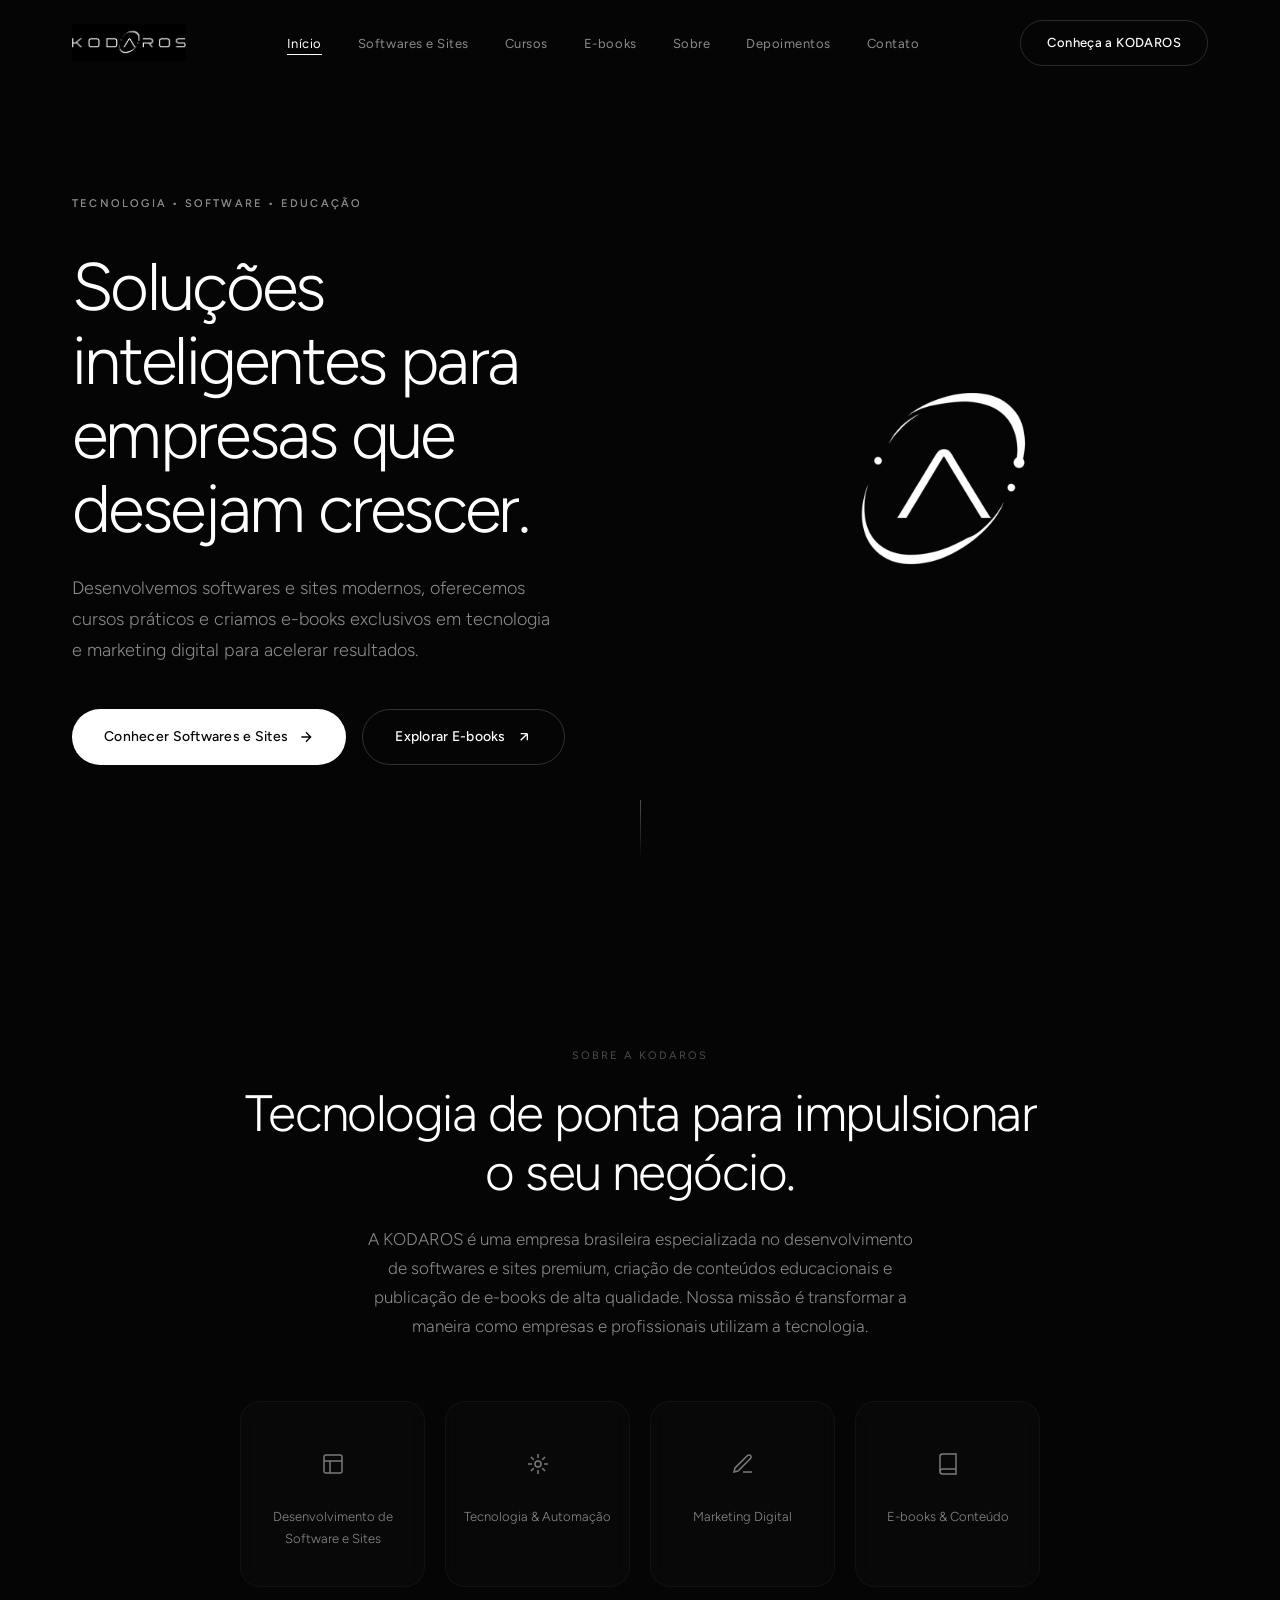
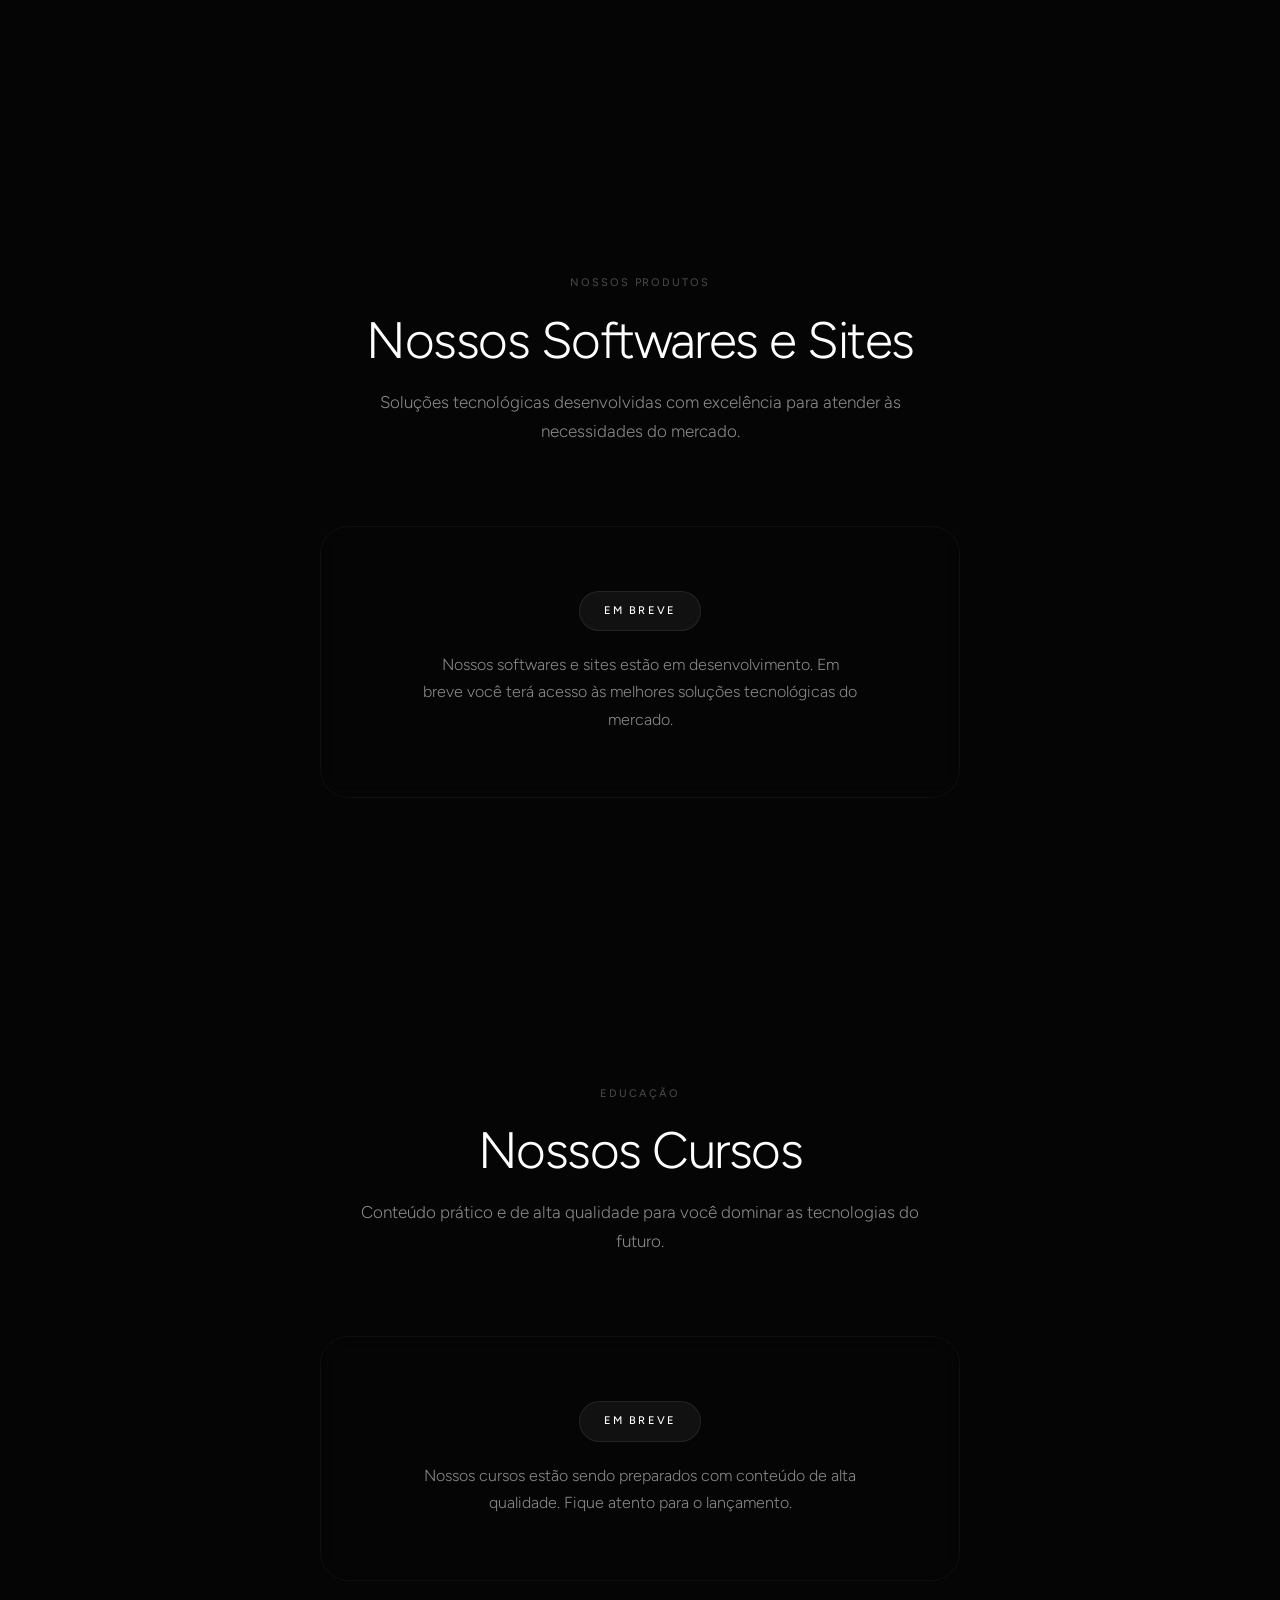
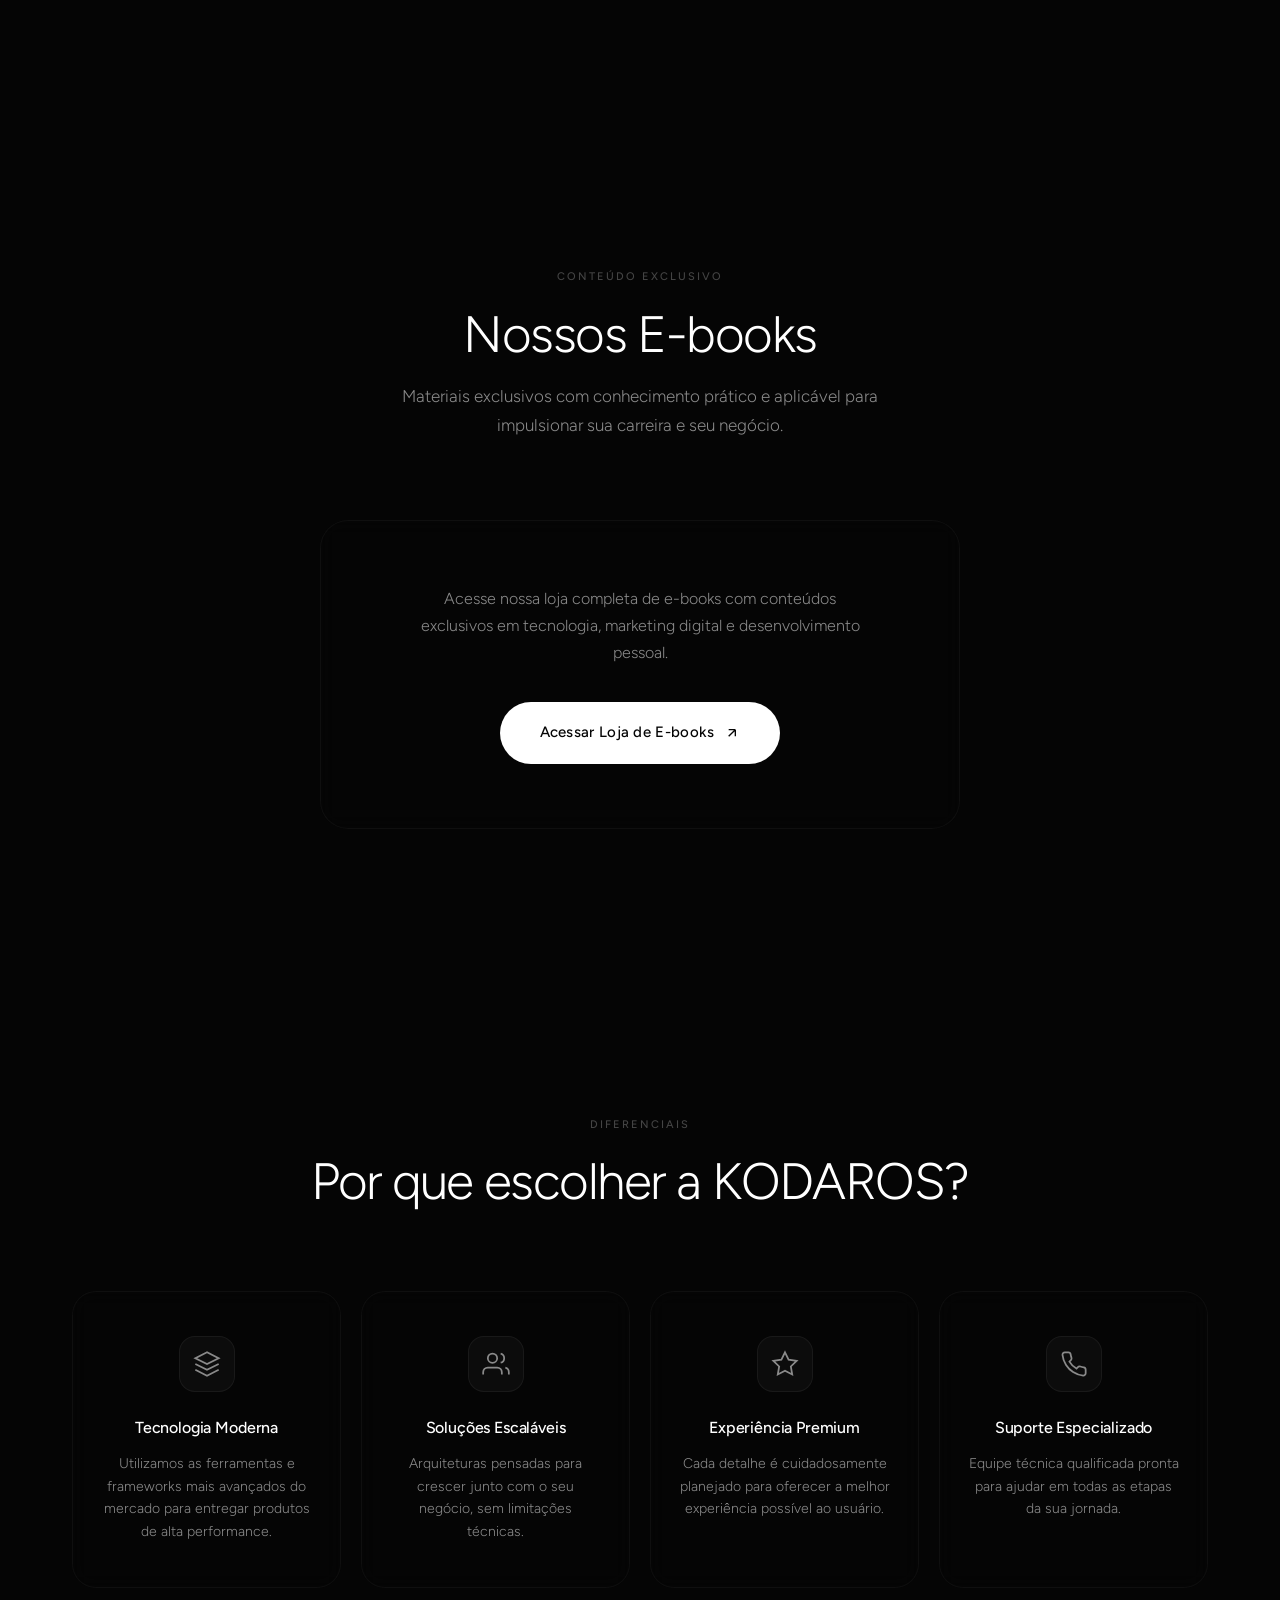
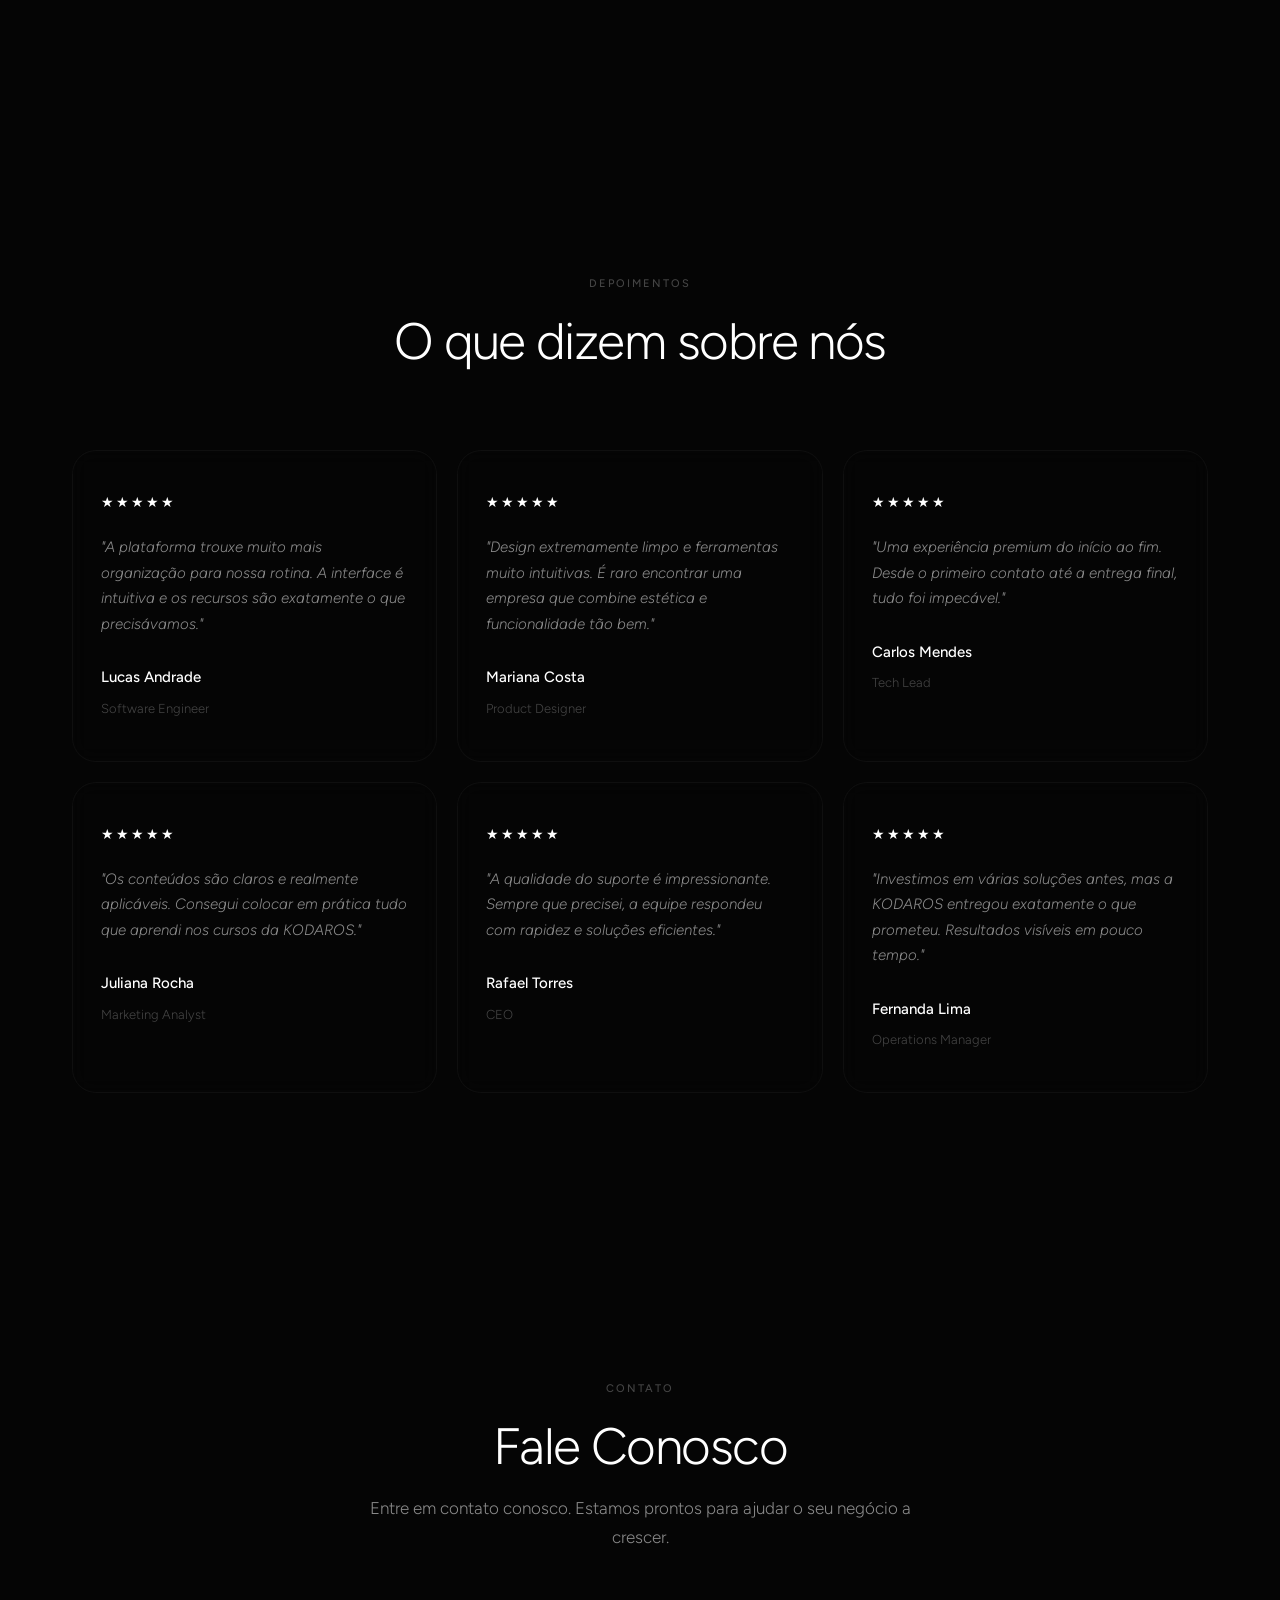
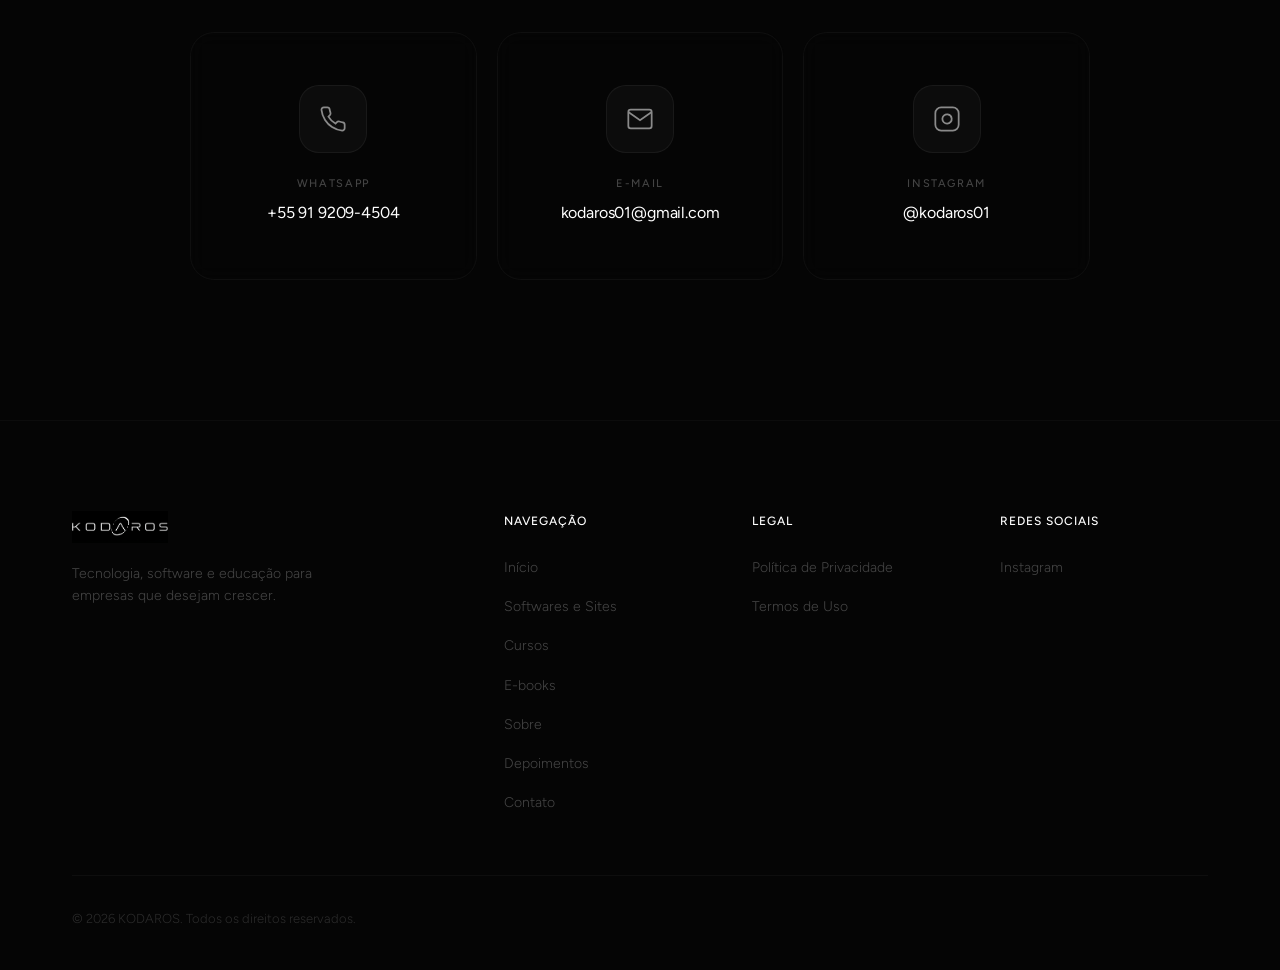
==== index.html @ d1bd0b03 "atualização" ====
<!DOCTYPE html>
<html lang="pt-BR">
<head>
    <meta charset="UTF-8">
    <meta name="viewport" content="width=device-width, initial-scale=1.0">
    <title>KODAROS — Tecnologia, Software & Educação</title>
    <meta name="description" content="KODAROS desenvolve softwares e sites premium e oferece cursos práticos em tecnologia e marketing digital.">
    <link rel="preconnect" href="https://fonts.googleapis.com">
    <link rel="preconnect" href="https://fonts.gstatic.com" crossorigin>
    <link href="https://fonts.googleapis.com/css2?family=Figtree:wght@300;400;500;600;700&display=swap" rel="stylesheet">
    <meta property="og:title" content="KODAROS — Tecnologia, Software & Educação">
    <meta property="og:description" content="KODAROS desenvolve softwares e sites premium e oferece cursos práticos em tecnologia e marketing digital.">
    <meta property="og:image" content="https://kelvinoliveiracode.github.io/Kodaros/kodaros_logo.png">
    <meta property="og:url" content="https://kelvinoliveiracode.github.io/Kodaros/">
    <meta property="og:type" content="website">
    <meta name="twitter:card" content="summary_large_image">
    <link rel="icon" type="image/x-icon" href="favicon.ico">
    <link rel="stylesheet" href="style.css">
</head>
<body>

    <!-- CANVAS BACKGROUND — GLOBAL -->
    <canvas id="particle-canvas" aria-hidden="true" role="presentation"></canvas>

    <!-- NAVBAR -->
    <nav class="navbar" id="navbar">
        <div class="nav-container">
            <a href="#" class="nav-logo">
                <img src="kodaros_logo.png" alt="KODAROS">
            </a>
            <ul class="nav-menu">
                <li><a href="#inicio" class="nav-link">Início</a></li>
                <li><a href="#softwares" class="nav-link">Softwares e Sites</a></li>
                <li><a href="#cursos" class="nav-link">Cursos</a></li>
                <li><a href="#ebooks" class="nav-link">E-books</a></li>
                <li><a href="#sobre" class="nav-link">Sobre</a></li>
                <li><a href="#depoimentos" class="nav-link">Depoimentos</a></li>
                <li><a href="#contato" class="nav-link">Contato</a></li>
            </ul>
            <a href="#softwares" class="nav-cta">Conheça a KODAROS</a>
            <button class="nav-toggle" aria-label="Menu">
                <span></span>
                <span></span>
                <span></span>
            </button>
        </div>
    </nav>

    <!-- HERO SECTION -->
    <section class="hero" id="inicio">
        <div class="hero-container">
            <div class="hero-content">
                <span class="hero-label" data-text="Tecnologia • Software • Educação">Tecnologia • Software • Educação</span>
                <h1 class="hero-title">
                    <span class="word-reveal">Soluções</span>
                    <span class="word-reveal">inteligentes</span>
                    <span class="word-reveal">para</span>
                    <span class="word-reveal">empresas</span>
                    <span class="word-reveal">que</span>
                    <span class="word-reveal">desejam</span>
                    <span class="word-reveal">crescer.</span>
                </h1>
                <p class="hero-subtitle">Desenvolvemos softwares e sites modernos, oferecemos cursos práticos e criamos e-books exclusivos em tecnologia e marketing digital para acelerar resultados.</p>
                <div class="hero-buttons">
                    <a href="#softwares" class="btn btn-primary">
                        <span>Conhecer Softwares e Sites</span>
                        <svg width="16" height="16" viewBox="0 0 24 24" fill="none" stroke="currentColor" stroke-width="2"><path d="M5 12h14M12 5l7 7-7 7"/></svg>
                    </a>
                    <a href="https://kelvinoliveiracode.github.io/Kodaros-E-Books/" target="_blank" rel="noopener" class="btn btn-secondary">
                        <span>Explorar E-books</span>
                        <svg width="16" height="16" viewBox="0 0 24 24" fill="none" stroke="currentColor" stroke-width="2"><path d="M7 17L17 7M17 7H7M17 7V17"/></svg>
                    </a>
                </div>
            </div>
            <div class="hero-visual">
                <div class="hero-icon-svg">
                    <img src="kodaros_icon.png" alt="Ícone KODAROS" class="hero-icon-img">
                </div>
            </div>
        </div>
        <div class="scroll-indicator">
            <div class="scroll-line"></div>
        </div>
    </section>

    <!-- ABOUT SECTION -->
    <section class="about" id="sobre">
        <div class="container">
            <div class="about-grid">
                <div class="about-text">
                    <span class="section-label">Sobre a KODAROS</span>
                    <h2 class="section-title">Tecnologia de ponta para impulsionar o seu negócio.</h2>
                    <p class="section-desc">A KODAROS é uma empresa brasileira especializada no desenvolvimento de softwares e sites premium, criação de conteúdos educacionais e publicação de e-books de alta qualidade. Nossa missão é transformar a maneira como empresas e profissionais utilizam a tecnologia.</p>
                    <div class="about-pillars">
                        <div class="pillar" data-tilt>
                            <div class="pillar-icon">
                                <svg width="24" height="24" viewBox="0 0 24 24" fill="none" stroke="currentColor" stroke-width="1.5"><rect x="3" y="3" width="18" height="18" rx="2"/><path d="M3 9h18M9 21V9"/></svg>
                            </div>
                            <span>Desenvolvimento de Software e Sites</span>
                        </div>
                        <div class="pillar" data-tilt>
                            <div class="pillar-icon">
                                <svg width="24" height="24" viewBox="0 0 24 24" fill="none" stroke="currentColor" stroke-width="1.5"><circle cx="12" cy="12" r="3"/><path d="M12 2v4M12 18v4M4.93 4.93l2.83 2.83M16.24 16.24l2.83 2.83M2 12h4M18 12h4M4.93 19.07l2.83-2.83M16.24 7.76l2.83-2.83"/></svg>
                            </div>
                            <span>Tecnologia & Automação</span>
                        </div>
                        <div class="pillar" data-tilt>
                            <div class="pillar-icon">
                                <svg width="24" height="24" viewBox="0 0 24 24" fill="none" stroke="currentColor" stroke-width="1.5"><path d="M12 20h9M16.5 3.5a2.121 2.121 0 013 3L7 19l-4 1 1-4L16.5 3.5z"/></svg>
                            </div>
                            <span>Marketing Digital</span>
                        </div>
                        <div class="pillar" data-tilt>
                            <div class="pillar-icon">
                                <svg width="24" height="24" viewBox="0 0 24 24" fill="none" stroke="currentColor" stroke-width="1.5"><path d="M4 19.5A2.5 2.5 0 016.5 17H20"/><path d="M6.5 2H20v20H6.5A2.5 2.5 0 014 19.5v-15A2.5 2.5 0 016.5 2z"/></svg>
                            </div>
                            <span>E-books & Conteúdo</span>
                        </div>
                    </div>
                </div>
            </div>
        </div>
    </section>

    <!-- SOFTWARE SECTION -->
    <section class="software" id="softwares">
        <div class="container">
            <div class="section-header">
                <span class="section-label">Nossos Produtos</span>
                <h2 class="section-title">Nossos Softwares e Sites</h2>
                <p class="section-desc">Soluções tecnológicas desenvolvidas com excelência para atender às necessidades do mercado.</p>
            </div>
            <div class="em-breve-banner" data-tilt>
                <div class="em-breve-glow"></div>
                <span class="em-breve-text">Em Breve</span>
                <p class="em-breve-desc">Nossos softwares e sites estão em desenvolvimento. Em breve você terá acesso às melhores soluções tecnológicas do mercado.</p>
            </div>
        </div>
    </section>

    <!-- COURSES SECTION -->
    <section class="courses" id="cursos">
        <div class="container">
            <div class="section-header">
                <span class="section-label">Educação</span>
                <h2 class="section-title">Nossos Cursos</h2>
                <p class="section-desc">Conteúdo prático e de alta qualidade para você dominar as tecnologias do futuro.</p>
            </div>
            <div class="em-breve-banner" data-tilt>
                <div class="em-breve-glow"></div>
                <span class="em-breve-text">Em Breve</span>
                <p class="em-breve-desc">Nossos cursos estão sendo preparados com conteúdo de alta qualidade. Fique atento para o lançamento.</p>
            </div>
        </div>
    </section>

    <!-- E-BOOKS SECTION -->
    <section class="ebooks" id="ebooks">
        <div class="container">
            <div class="section-header">
                <span class="section-label">Conteúdo Exclusivo</span>
                <h2 class="section-title">Nossos E-books</h2>
                <p class="section-desc">Materiais exclusivos com conhecimento prático e aplicável para impulsionar sua carreira e seu negócio.</p>
            </div>
            <div class="ebooks-cta" data-tilt>
                <div class="ebooks-cta-glow"></div>
                <p class="ebooks-cta-desc">Acesse nossa loja completa de e-books com conteúdos exclusivos em tecnologia, marketing digital e desenvolvimento pessoal.</p>
                <a href="https://kelvinoliveiracode.github.io/Kodaros-E-Books/" target="_blank" rel="noopener" class="btn btn-primary btn-large">
                    <span>Acessar Loja de E-books</span>
                    <svg width="16" height="16" viewBox="0 0 24 24" fill="none" stroke="currentColor" stroke-width="2"><path d="M7 17L17 7M17 7H7M17 7V17"/></svg>
                </a>
            </div>
        </div>
    </section>

    <!-- WHY CHOOSE US -->
    <section class="why-us">
        <div class="container">
            <div class="section-header">
                <span class="section-label">Diferenciais</span>
                <h2 class="section-title">Por que escolher a KODAROS?</h2>
            </div>
            <div class="why-grid">
                <div class="why-card" data-tilt>
                    <div class="why-icon">
                        <svg width="28" height="28" viewBox="0 0 24 24" fill="none" stroke="currentColor" stroke-width="1.5"><path d="M12 2L2 7l10 5 10-5-10-5z"/><path d="M2 17l10 5 10-5"/><path d="M2 12l10 5 10-5"/></svg>
                    </div>
                    <h3>Tecnologia Moderna</h3>
                    <p>Utilizamos as ferramentas e frameworks mais avançados do mercado para entregar produtos de alta performance.</p>
                </div>
                <div class="why-card" data-tilt>
                    <div class="why-icon">
                        <svg width="28" height="28" viewBox="0 0 24 24" fill="none" stroke="currentColor" stroke-width="1.5"><path d="M17 21v-2a4 4 0 00-4-4H5a4 4 0 00-4 4v2"/><circle cx="9" cy="7" r="4"/><path d="M23 21v-2a4 4 0 00-3-3.87M16 3.13a4 4 0 010 7.75"/></svg>
                    </div>
                    <h3>Soluções Escaláveis</h3>
                    <p>Arquiteturas pensadas para crescer junto com o seu negócio, sem limitações técnicas.</p>
                </div>
                <div class="why-card" data-tilt>
                    <div class="why-icon">
                        <svg width="28" height="28" viewBox="0 0 24 24" fill="none" stroke="currentColor" stroke-width="1.5"><path d="M12 2l3.09 6.26L22 9.27l-5 4.87 1.18 6.88L12 17.77l-6.18 3.25L7 14.14 2 9.27l6.91-1.01L12 2z"/></svg>
                    </div>
                    <h3>Experiência Premium</h3>
                    <p>Cada detalhe é cuidadosamente planejado para oferecer a melhor experiência possível ao usuário.</p>
                </div>
                <div class="why-card" data-tilt>
                    <div class="why-icon">
                        <svg width="28" height="28" viewBox="0 0 24 24" fill="none" stroke="currentColor" stroke-width="1.5"><path d="M22 16.92v3a2 2 0 01-2.18 2 19.79 19.79 0 01-8.63-3.07 19.5 19.5 0 01-6-6 19.79 19.79 0 01-3.07-8.67A2 2 0 014.11 2h3a2 2 0 012 1.72c.127.96.361 1.903.7 2.81a2 2 0 01-.45 2.11L8.09 9.91a16 16 0 006 6l1.27-1.27a2 2 0 012.11-.45c.907.339 1.85.573 2.81.7A2 2 0 0122 16.92z"/></svg>
                    </div>
                    <h3>Suporte Especializado</h3>
                    <p>Equipe técnica qualificada pronta para ajudar em todas as etapas da sua jornada.</p>
                </div>
            </div>
        </div>
    </section>

    <!-- TESTIMONIALS -->
    <section class="testimonials" id="depoimentos">
        <div class="container">
            <div class="section-header">
                <span class="section-label">Depoimentos</span>
                <h2 class="section-title">O que dizem sobre nós</h2>
            </div>
            <div class="testimonials-grid">
                <div class="testimonial-card" data-tilt>
                    <div class="stars">★★★★★</div>
                    <p class="testimonial-text">"A plataforma trouxe muito mais organização para nossa rotina. A interface é intuitiva e os recursos são exatamente o que precisávamos."</p>
                    <div class="testimonial-author">
                        <strong>Lucas Andrade</strong>
                        <span>Software Engineer</span>
                    </div>
                </div>
                <div class="testimonial-card" data-tilt>
                    <div class="stars">★★★★★</div>
                    <p class="testimonial-text">"Design extremamente limpo e ferramentas muito intuitivas. É raro encontrar uma empresa que combine estética e funcionalidade tão bem."</p>
                    <div class="testimonial-author">
                        <strong>Mariana Costa</strong>
                        <span>Product Designer</span>
                    </div>
                </div>
                <div class="testimonial-card" data-tilt>
                    <div class="stars">★★★★★</div>
                    <p class="testimonial-text">"Uma experiência premium do início ao fim. Desde o primeiro contato até a entrega final, tudo foi impecável."</p>
                    <div class="testimonial-author">
                        <strong>Carlos Mendes</strong>
                        <span>Tech Lead</span>
                    </div>
                </div>
                <div class="testimonial-card" data-tilt>
                    <div class="stars">★★★★★</div>
                    <p class="testimonial-text">"Os conteúdos são claros e realmente aplicáveis. Consegui colocar em prática tudo que aprendi nos cursos da KODAROS."</p>
                    <div class="testimonial-author">
                        <strong>Juliana Rocha</strong>
                        <span>Marketing Analyst</span>
                    </div>
                </div>
                <div class="testimonial-card" data-tilt>
                    <div class="stars">★★★★★</div>
                    <p class="testimonial-text">"A qualidade do suporte é impressionante. Sempre que precisei, a equipe respondeu com rapidez e soluções eficientes."</p>
                    <div class="testimonial-author">
                        <strong>Rafael Torres</strong>
                        <span>CEO</span>
                    </div>
                </div>
                <div class="testimonial-card" data-tilt>
                    <div class="stars">★★★★★</div>
                    <p class="testimonial-text">"Investimos em várias soluções antes, mas a KODAROS entregou exatamente o que prometeu. Resultados visíveis em pouco tempo."</p>
                    <div class="testimonial-author">
                        <strong>Fernanda Lima</strong>
                        <span>Operations Manager</span>
                    </div>
                </div>
            </div>
        </div>
    </section>

    <!-- CONTACT SECTION -->
    <section class="contact" id="contato">
        <div class="container">
            <div class="section-header">
                <span class="section-label">Contato</span>
                <h2 class="section-title">Fale Conosco</h2>
                <p class="section-desc">Entre em contato conosco. Estamos prontos para ajudar o seu negócio a crescer.</p>
            </div>
            <div class="contact-channels">
                <a href="https://wa.me/559192094504" target="_blank" rel="noopener" class="contact-channel" data-tilt>
                    <div class="channel-icon">
                        <svg width="28" height="28" viewBox="0 0 24 24" fill="none" stroke="currentColor" stroke-width="1.5"><path d="M22 16.92v3a2 2 0 01-2.18 2 19.79 19.79 0 01-8.63-3.07 19.5 19.5 0 01-6-6 19.79 19.79 0 01-3.07-8.67A2 2 0 014.11 2h3a2 2 0 012 1.72c.127.96.361 1.903.7 2.81a2 2 0 01-.45 2.11L8.09 9.91a16 16 0 006 6l1.27-1.27a2 2 0 012.11-.45c.907.339 1.85.573 2.81.7A2 2 0 0122 16.92z"/></svg>
                    </div>
                    <div class="channel-info">
                        <span class="channel-label">WhatsApp</span>
                        <span class="channel-value">+55 91 9209-4504</span>
                    </div>
                </a>
                <a href="mailto:kodaros01@gmail.com" class="contact-channel" data-tilt>
                    <div class="channel-icon">
                        <svg width="28" height="28" viewBox="0 0 24 24" fill="none" stroke="currentColor" stroke-width="1.5"><path d="M4 4h16c1.1 0 2 .9 2 2v12c0 1.1-.9 2-2 2H4c-1.1 0-2-.9-2-2V6c0-1.1.9-2 2-2z"/><path d="M22 6l-10 7L2 6"/></svg>
                    </div>
                    <div class="channel-info">
                        <span class="channel-label">E-mail</span>
                        <span class="channel-value">kodaros01@gmail.com</span>
                    </div>
                </a>
                <a href="https://www.instagram.com/kodaros01" target="_blank" rel="noopener" class="contact-channel" data-tilt>
                    <div class="channel-icon">
                        <svg width="28" height="28" viewBox="0 0 24 24" fill="none" stroke="currentColor" stroke-width="1.5"><rect x="2" y="2" width="20" height="20" rx="5"/><path d="M16 11.37A4 4 0 1112.63 8 4 4 0 0116 11.37z"/><path d="M17.5 6.5h.01"/></svg>
                    </div>
                    <div class="channel-info">
                        <span class="channel-label">Instagram</span>
                        <span class="channel-value">@kodaros01</span>
                    </div>
                </a>
            </div>
        </div>
    </section>

    <!-- FOOTER -->
    <footer class="footer">
        <div class="container">
            <div class="footer-top">
                <div class="footer-brand">
                    <img src="kodaros_logo.png" alt="KODAROS" class="footer-logo">
                    <p>Tecnologia, software e educação para empresas que desejam crescer.</p>
                </div>
                <div class="footer-nav">
                    <div class="footer-col">
                        <h4>Navegação</h4>
                        <ul>
                            <li><a href="#inicio">Início</a></li>
                            <li><a href="#softwares">Softwares e Sites</a></li>
                            <li><a href="#cursos">Cursos</a></li>
                            <li><a href="#ebooks">E-books</a></li>
                            <li><a href="#sobre">Sobre</a></li>
                            <li><a href="#depoimentos">Depoimentos</a></li>
                            <li><a href="#contato">Contato</a></li>
                        </ul>
                    </div>
                    <div class="footer-col">
                        <h4>Legal</h4>
                        <ul>
                            <li><a href="privacidade.html">Política de Privacidade</a></li>
                            <li><a href="termos.html">Termos de Uso</a></li>
                        </ul>
                    </div>
                    <div class="footer-col">
                        <h4>Redes Sociais</h4>
                        <ul>
                            <li><a href="https://www.instagram.com/kodaros01" target="_blank" rel="noopener">Instagram</a></li>
                        </ul>
                    </div>
                </div>
            </div>
            <div class="footer-separator"></div>
            <div class="footer-bottom">
                <p>© 2026 KODAROS. Todos os direitos reservados.</p>
            </div>
        </div>
    </footer>

    <script src="script.js"></script>
</body>
</html>
---- style.css ----
/* ========================================
   KODAROS — Premium Landing Page v3.0
   Atualizações: Figtree font, SVG logos, waves scroll, glass effect
   ======================================== */

/* DESIGN TOKENS — Variáveis CSS */
:root {
    --color-bg: #050505;
    --color-text-primary: #FFFFFF;
    --color-text-muted: #8A8A8A;
    --color-text-dim: #555555;
    --color-border: rgba(255, 255, 255, 0.04);
    --color-border-hover: rgba(255, 255, 255, 0.1);

    --font-display: 'Figtree', sans-serif;
    --font-body: 'Figtree', sans-serif;

    --ease-out-expo: cubic-bezier(0.22, 1, 0.36, 1);
    --transition-fast: 0.1s ease;
    --transition-normal: 0.3s ease;
    --transition-slow: 0.5s cubic-bezier(0.22, 1, 0.36, 1);
    --transition-slower: 0.6s cubic-bezier(0.22, 1, 0.36, 1);

    --blur-light: blur(12px);
    --blur-heavy: blur(32px);
    --blur-card: blur(10px);
}

/* RESET & BASE */
*, *::before, *::after {
    margin: 0;
    padding: 0;
    box-sizing: border-box;
}

html {
    scroll-behavior: smooth;
    font-size: 16px;
}

body {
    font-family: var(--font-display), -apple-system, BlinkMacSystemFont, 'Segoe UI', sans-serif;
    font-weight: 300;
    color: var(--color-text-primary);
    background-color: var(--color-bg);
    line-height: 1.7;
    -webkit-font-smoothing: antialiased;
    -moz-osx-font-smoothing: grayscale;
    overflow-x: hidden;
}

a {
    color: inherit;
    text-decoration: none;
    transition: opacity var(--transition-normal);
}

a:hover {
    opacity: 0.7;
}

img {
    max-width: 100%;
    display: block;
}

ul {
    list-style: none;
}

.container {
    max-width: 1200px;
    margin: 0 auto;
    padding: 0 32px;
}

/* ========================================
   PARTICLE CANVAS — GLOBAL
   ======================================== */
#particle-canvas {
    position: fixed;
    top: 0;
    left: 0;
    width: 100%;
    height: 100vh;
    z-index: 0;
    pointer-events: none;
    opacity: 1;
}

/* ========================================
   NAVBAR
   ======================================== */
.navbar {
    position: fixed;
    top: 0;
    left: 0;
    right: 0;
    z-index: 1000;
    padding: 20px 0;
    transition: transform var(--transition-slower),
                background var(--transition-normal),
                padding var(--transition-normal),
                opacity var(--transition-normal),
                backdrop-filter var(--transition-normal);
}

.navbar.hidden {
    transform: translateY(-100%);
    opacity: 0;
}

.navbar.visible {
    transform: translateY(0);
    opacity: 1;
}

.navbar.scrolled {
    background: rgba(5, 5, 5, 0.75);
    backdrop-filter: var(--blur-light) saturate(1.4);
    -webkit-backdrop-filter: var(--blur-light) saturate(1.4);
    border-bottom: 1px solid rgba(255, 255, 255, 0.04);
    padding: 14px 0;
    will-change: transform;
}

.navbar-solid {
    background: rgba(5, 5, 5, 0.82);
    backdrop-filter: var(--blur-light) saturate(1.4);
    -webkit-backdrop-filter: var(--blur-light) saturate(1.4);
    border-bottom: 1px solid rgba(255, 255, 255, 0.04);
}

.nav-container {
    max-width: 1200px;
    margin: 0 auto;
    padding: 0 32px;
    display: flex;
    align-items: center;
    justify-content: space-between;
}

.nav-logo img {
    height: 38px;
    width: auto;
    transition: opacity var(--transition-normal), transform var(--transition-slower);
}

.nav-logo:hover img {
    opacity: 0.85;
    transform: scale(1.03);
}

.nav-menu {
    display: flex;
    gap: 36px;
    align-items: center;
}

.nav-link {
    font-family: var(--font-display);
    font-size: 0.8125rem;
    font-weight: 400;
    color: #8A8A8A;
    letter-spacing: 0.04em;
    position: relative;
    padding-bottom: 4px;
    transition: color 0.35s ease;
}

.nav-link::after {
    content: '';
    position: absolute;
    bottom: 0;
    left: 50%;
    width: 0;
    height: 1px;
    background: linear-gradient(90deg, transparent, var(--color-text-primary), transparent);
    transition: width var(--transition-slower), left var(--transition-slower);
}

.nav-link:hover {
    color: var(--color-text-primary);
    opacity: 1;
}

.nav-link:hover::after {
    width: 100%;
    left: 0;
}

.nav-link.active {
    color: var(--color-text-primary);
}

.nav-link.active::after {
    width: 100%;
    left: 0;
    background: var(--color-text-primary);
}

.nav-cta {
    font-family: var(--font-display);
    font-size: 0.8125rem;
    font-weight: 500;
    padding: 11px 26px;
    border: 1px solid rgba(255, 255, 255, 0.15);
    border-radius: 100px;
    color: var(--color-text-primary);
    letter-spacing: 0.03em;
    transition: all var(--transition-slower);
    position: relative;
    overflow: hidden;
}

.nav-cta::before {
    content: '';
    position: absolute;
    top: 0;
    left: -100%;
    width: 100%;
    height: 100%;
    background: linear-gradient(90deg, transparent, rgba(255,255,255,0.08), transparent);
    transition: left 0.6s ease;
}

.nav-cta:hover {
    background: var(--color-text-primary);
    color: var(--color-bg);
    border-color: var(--color-text-primary);
    opacity: 1;
    transform: translateY(-1px);
    box-shadow: 0 8px 32px rgba(255,255,255,0.08);
}

.nav-cta:hover::before {
    left: 100%;
}

.nav-toggle {
    display: none;
    flex-direction: column;
    gap: 5px;
    background: none;
    border: none;
    cursor: pointer;
    padding: 4px;
}

.nav-toggle span {
    display: block;
    width: 22px;
    height: 1.5px;
    background: var(--color-text-primary);
    transition: all var(--transition-slower);
    border-radius: 2px;
}

/* ========================================
   BUTTONS
   ======================================== */
.btn {
    display: inline-flex;
    align-items: center;
    justify-content: center;
    gap: 10px;
    font-family: var(--font-display);
    font-size: 0.875rem;
    font-weight: 500;
    letter-spacing: 0.02em;
    padding: 15px 32px;
    border-radius: 100px;
    cursor: pointer;
    transition: all var(--transition-slower);
    border: none;
    position: relative;
    overflow: hidden;
}

.btn svg {
    transition: transform var(--transition-slower);
}

.btn:hover svg {
    transform: translate(3px, -2px);
}

.btn-primary {
    background: var(--color-text-primary);
    color: var(--color-bg);
}

.btn-primary::before {
    content: '';
    position: absolute;
    top: 0;
    left: -100%;
    width: 100%;
    height: 100%;
    background: linear-gradient(90deg, transparent, rgba(0,0,0,0.04), transparent);
    transition: left 0.6s ease;
}

.btn-primary:hover {
    background: #F0F0F0;
    transform: translateY(-3px);
    box-shadow: 0 12px 40px rgba(255, 255, 255, 0.12);
    opacity: 1;
}

.btn-primary:hover::before {
    left: 100%;
}

.btn-secondary {
    background: transparent;
    color: var(--color-text-primary);
    border: 1px solid rgba(255, 255, 255, 0.18);
}

.btn-secondary:hover {
    background: rgba(255, 255, 255, 0.06);
    border-color: rgba(255, 255, 255, 0.35);
    transform: translateY(-3px);
    opacity: 1;
}

.btn:active {
    transform: scale(0.97) translateY(0);
}

/* ========================================
   HERO
   ======================================== */
.hero {
    min-height: 100vh;
    display: flex;
    align-items: center;
    padding: 140px 0 80px;
    position: relative;
    overflow: hidden;
    z-index: 1;
    background: transparent;
}

.hero-container {
    max-width: 1200px;
    margin: 0 auto;
    padding: 0 32px;
    display: grid;
    grid-template-columns: 1fr 1fr;
    gap: 80px;
    align-items: center;
    width: 100%;
}

.hero-content {
    animation: fadeInUp 1.2s var(--ease-out-expo) forwards;
    opacity: 0;
    position: relative;
    z-index: 2;
}

.hero-label {
    display: inline-block;
    font-family: var(--font-display);
    font-size: 0.6875rem;
    font-weight: 500;
    letter-spacing: 0.2em;
    text-transform: uppercase;
    color: #555555;
    margin-bottom: 28px;
    position: relative;
    overflow: hidden;
}

.hero-label::after {
    content: attr(data-text);
    position: absolute;
    top: 0;
    left: 0;
    width: 0;
    color: #888888;
    overflow: hidden;
    white-space: nowrap;
    animation: textReveal 2s var(--ease-out-expo) 0.5s forwards;
}

.hero-title {
    font-family: var(--font-display);
    font-size: clamp(2.5rem, 5.5vw, 4.2rem);
    font-weight: 300;
    line-height: 1.1;
    letter-spacing: -0.04em;
    margin-bottom: 28px;
    color: var(--color-text-primary);
}

.hero-title .word-reveal {
    display: inline-block;
    opacity: 0;
    transform: translateY(40px);
    animation: wordReveal 0.8s var(--ease-out-expo) forwards;
}

.hero-title .word-reveal:nth-child(1) { animation-delay: 0.3s; }
.hero-title .word-reveal:nth-child(2) { animation-delay: 0.42s; }
.hero-title .word-reveal:nth-child(3) { animation-delay: 0.54s; }
.hero-title .word-reveal:nth-child(4) { animation-delay: 0.66s; }
.hero-title .word-reveal:nth-child(5) { animation-delay: 0.78s; }
.hero-title .word-reveal:nth-child(6) { animation-delay: 0.9s; }
.hero-title .word-reveal:nth-child(7) { animation-delay: 1.02s; }

.hero-subtitle {
    font-family: var(--font-body);
    font-size: 1.125rem;
    font-weight: 300;
    color: var(--color-text-muted);
    line-height: 1.7;
    max-width: 480px;
    margin-bottom: 44px;
    opacity: 0;
    animation: fadeInUp 1s var(--ease-out-expo) 1.2s forwards;
}

.hero-buttons {
    display: flex;
    gap: 16px;
    flex-wrap: wrap;
    opacity: 0;
    animation: fadeInUp 1s var(--ease-out-expo) 1.5s forwards;
}

/* Scroll Indicator */
.scroll-indicator {
    position: absolute;
    bottom: 40px;
    left: 50%;
    transform: translateX(-50%);
    z-index: 2;
    opacity: 0;
    animation: fadeIn 1s ease 2.5s forwards;
}

.scroll-line {
    width: 1px;
    height: 60px;
    background: linear-gradient(180deg, rgba(255,255,255,0.3), transparent);
    position: relative;
    overflow: hidden;
}

.scroll-line::after {
    content: '';
    position: absolute;
    top: -100%;
    left: 0;
    width: 100%;
    height: 100%;
    background: linear-gradient(180deg, transparent, rgba(255,255,255,0.6), transparent);
    animation: scrollPulse 2s ease-in-out infinite;
}

/* Hero Visual — Ícone SVG */
.hero-visual {
    position: relative;
    height: 520px;
    display: flex;
    align-items: center;
    justify-content: center;
    animation: fadeIn 1.4s var(--ease-out-expo) 0.5s forwards;
    opacity: 0;
}

.hero-icon-svg {
    width: 100%;
    max-width: 420px;
    height: auto;
    display: flex;
    align-items: center;
    justify-content: center;
    animation: iconFloat 6s ease-in-out infinite;
}

.hero-icon-img {
    width: 100%;
    height: auto;
    filter: drop-shadow(0 0 60px rgba(255,255,255,0.04));
    transition: filter 0.5s ease;
}

.hero-icon-svg:hover .hero-icon-img {
    filter: drop-shadow(0 0 80px rgba(255,255,255,0.08));
}

/* ========================================
   SECTIONS GENERAL
   ======================================== */
.section-label {
    display: inline-block;
    font-family: var(--font-display);
    font-size: 0.6875rem;
    font-weight: 500;
    letter-spacing: 0.18em;
    text-transform: uppercase;
    color: #444444;
    margin-bottom: 18px;
    transition: letter-spacing var(--transition-slower), color 0.5s ease;
}

.section-header:hover .section-label {
    letter-spacing: 0.28em;
    color: #777777;
}

.section-title {
    font-family: var(--font-display);
    font-size: clamp(2rem, 4.5vw, 3.2rem);
    font-weight: 300;
    line-height: 1.15;
    letter-spacing: -0.03em;
    margin-bottom: 18px;
    color: var(--color-text-primary);
}

.section-desc {
    font-family: var(--font-body);
    font-size: 1.0625rem;
    font-weight: 300;
    color: var(--color-text-muted);
    line-height: 1.7;
    max-width: 560px;
}

.section-header {
    text-align: center;
    margin-bottom: 80px;
}

.section-header .section-desc {
    margin: 0 auto;
}

/* ========================================
   ABOUT
   ======================================== */
.about {
    padding: 140px 0;
    background: transparent;
    position: relative;
    z-index: 1;
}

.about-grid {
    max-width: 800px;
    margin: 0 auto;
    text-align: center;
}

.about-text .section-title {
    margin-bottom: 24px;
}

.about-text .section-desc {
    margin: 0 auto 60px;
}

.about-pillars {
    display: grid;
    grid-template-columns: repeat(4, 1fr);
    gap: 20px;
}

.pillar {
    display: flex;
    flex-direction: column;
    align-items: center;
    gap: 16px;
    padding: 36px 16px;
    border-radius: 20px;
    border: 1px solid rgba(255, 255, 255, 0.04);
    background: rgba(255, 255, 255, 0.015);
    backdrop-filter: var(--blur-card);
    -webkit-backdrop-filter: var(--blur-card);
    transition: all var(--transition-slower);
    position: relative;
    overflow: hidden;
    transform-style: preserve-3d;
}

.pillar::before {
    content: '';
    position: absolute;
    top: 0;
    left: 0;
    right: 0;
    height: 1px;
    background: linear-gradient(90deg, transparent, rgba(255,255,255,0.08), transparent);
    opacity: 0;
    transition: opacity 0.5s ease;
}

.pillar:hover {
    border-color: var(--color-border-hover);
    transform: translateY(-8px) scale(1.02);
    background: rgba(255, 255, 255, 0.03);
    box-shadow: 0 20px 60px rgba(0, 0, 0, 0.4);
}

.pillar:hover::before {
    opacity: 1;
}

.pillar-icon {
    width: 52px;
    height: 52px;
    display: flex;
    align-items: center;
    justify-content: center;
    color: #7A7A7A;
    transition: color 0.4s ease, transform var(--transition-slower);
}

.pillar:hover .pillar-icon {
    color: var(--color-text-primary);
    transform: scale(1.1);
}

.pillar span {
    font-family: var(--font-body);
    font-size: 0.8125rem;
    font-weight: 300;
    color: var(--color-text-muted);
    text-align: center;
    transition: color 0.4s ease;
}

.pillar:hover span {
    color: #AAAAAA;
}

/* ========================================
   SOFTWARE
   ======================================== */
.software {
    padding: 140px 0;
    background: transparent;
    position: relative;
    z-index: 1;
}

/* EM BREVE BANNER — mesma proporção da ebooks-cta */
.em-breve-banner {
    text-align: center;
    padding: 64px 48px;
    border-radius: 28px;
    border: 1px solid rgba(255, 255, 255, 0.04);
    background: rgba(255, 255, 255, 0.005);
    backdrop-filter: var(--blur-card);
    -webkit-backdrop-filter: var(--blur-card);
    max-width: 640px;
    margin: 0 auto;
    position: relative;
    overflow: hidden;
    transition: all var(--transition-slower);
    transform-style: preserve-3d;
}

.em-breve-glow {
    position: absolute;
    top: 50%;
    left: 50%;
    width: 300px;
    height: 300px;
    background: radial-gradient(circle, rgba(255,255,255,0.04), transparent 70%);
    transform: translate(-50%, -50%);
    opacity: 0;
    transition: opacity 0.5s ease;
    pointer-events: none;
}

.em-breve-banner:hover .em-breve-glow {
    opacity: 1;
}

.em-breve-banner::before {
    content: '';
    position: absolute;
    top: 0;
    left: -100%;
    width: 100%;
    height: 100%;
    background: linear-gradient(90deg, transparent, rgba(255,255,255,0.02), transparent);
    animation: shimmer 4s ease-in-out infinite;
}

.em-breve-banner:hover {
    border-color: rgba(255, 255, 255, 0.08);
    transform: translateY(-6px) scale(1.005);
    box-shadow: 0 30px 80px rgba(0, 0, 0, 0.5);
}

.em-breve-text {
    display: inline-block;
    font-family: var(--font-display);
    font-size: 0.6875rem;
    font-weight: 500;
    letter-spacing: 0.2em;
    text-transform: uppercase;
    color: var(--color-text-primary);
    padding: 10px 24px;
    border-radius: 100px;
    background: rgba(255, 255, 255, 0.05);
    border: 1px solid rgba(255, 255, 255, 0.08);
    margin-bottom: 20px;
    position: relative;
    z-index: 1;
}

.em-breve-desc {
    font-family: var(--font-body);
    font-size: 1rem;
    font-weight: 300;
    color: var(--color-text-muted);
    line-height: 1.7;
    max-width: 440px;
    margin: 0 auto;
    position: relative;
    z-index: 1;
}

/* ========================================
   COURSES
   ======================================== */
.courses {
    padding: 140px 0;
    background: transparent;
    position: relative;
    z-index: 1;
}

.courses .em-breve-banner {
    background: rgba(255, 255, 255, 0.005);
    backdrop-filter: var(--blur-card);
    -webkit-backdrop-filter: var(--blur-card);
}

/* ========================================
   E-BOOKS
   ======================================== */
.ebooks {
    padding: 140px 0;
    background: transparent;
    position: relative;
    z-index: 1;
}

.ebooks .em-breve-banner {
    background: rgba(255, 255, 255, 0.005);
    backdrop-filter: var(--blur-card);
    -webkit-backdrop-filter: var(--blur-card);
}

.ebooks-cta {
    text-align: center;
    padding: 64px 48px;
    border-radius: 28px;
    border: 1px solid rgba(255, 255, 255, 0.04);
    background: rgba(255, 255, 255, 0.005);
    backdrop-filter: var(--blur-card);
    -webkit-backdrop-filter: var(--blur-card);
    max-width: 640px;
    margin: 0 auto;
    transition: all var(--transition-slower);
    position: relative;
    overflow: hidden;
    transform-style: preserve-3d;
}

.ebooks-cta-glow {
    position: absolute;
    top: 50%;
    left: 50%;
    width: 300px;
    height: 300px;
    background: radial-gradient(circle, rgba(255,255,255,0.03), transparent 70%);
    transform: translate(-50%, -50%);
    opacity: 0;
    transition: opacity 0.5s ease;
    pointer-events: none;
}

.ebooks-cta:hover .ebooks-cta-glow {
    opacity: 1;
}

.ebooks-cta:hover {
    transform: translateY(-8px);
    border-color: rgba(255, 255, 255, 0.1);
    box-shadow: 0 30px 100px rgba(0, 0, 0, 0.5);
}

.ebooks-cta-desc {
    font-family: var(--font-body);
    font-size: 1rem;
    font-weight: 300;
    color: var(--color-text-muted);
    line-height: 1.7;
    margin-bottom: 36px;
    max-width: 440px;
    margin-left: auto;
    margin-right: auto;
    position: relative;
    z-index: 1;
}

.ebooks-cta .btn {
    display: inline-flex;
    align-items: center;
    padding: 18px 40px;
    font-size: 0.9375rem;
    position: relative;
    z-index: 1;
}

.ebooks-cta .btn svg {
    transition: transform var(--transition-slower);
}

.ebooks-cta .btn:hover svg {
    transform: translate(4px, -3px);
}

/* ========================================
   WHY CHOOSE US
   ======================================== */
.why-us {
    padding: 140px 0;
    background: transparent;
    position: relative;
    z-index: 1;
}

.why-grid {
    display: grid;
    grid-template-columns: repeat(4, 1fr);
    gap: 20px;
}

.why-card {
    padding: 44px 28px;
    border-radius: 24px;
    border: 1px solid rgba(255, 255, 255, 0.04);
    background: rgba(255, 255, 255, 0.005);
    backdrop-filter: var(--blur-card);
    -webkit-backdrop-filter: var(--blur-card);
    transition: all var(--transition-slower);
    text-align: center;
    position: relative;
    overflow: hidden;
    transform-style: preserve-3d;
}

.why-card::before {
    content: '';
    position: absolute;
    top: 0;
    left: 0;
    right: 0;
    height: 1px;
    background: linear-gradient(90deg, transparent, rgba(255,255,255,0.06), transparent);
    opacity: 0;
    transition: opacity 0.5s ease;
}

.why-card:hover {
    border-color: var(--color-border-hover);
    transform: translateY(-8px) scale(1.02);
    background: rgba(255, 255, 255, 0.015);
    box-shadow: 0 20px 60px rgba(0, 0, 0, 0.4);
}

.why-card:hover::before {
    opacity: 1;
}

.why-icon {
    width: 56px;
    height: 56px;
    display: flex;
    align-items: center;
    justify-content: center;
    border-radius: 16px;
    background: rgba(255, 255, 255, 0.03);
    border: 1px solid rgba(255, 255, 255, 0.05);
    margin: 0 auto 22px;
    color: var(--color-text-muted);
    transition: all var(--transition-slower);
}

.why-card:hover .why-icon {
    background: rgba(255, 255, 255, 0.06);
    border-color: rgba(255, 255, 255, 0.1);
    color: var(--color-text-primary);
    transform: scale(1.1);
}

.why-card h3 {
    font-family: var(--font-display);
    font-size: 1rem;
    font-weight: 500;
    color: var(--color-text-primary);
    margin-bottom: 12px;
    letter-spacing: -0.01em;
}

.why-card p {
    font-family: var(--font-body);
    font-size: 0.875rem;
    font-weight: 300;
    color: var(--color-text-muted);
    line-height: 1.6;
}

/* ========================================
   TESTIMONIALS
   ======================================== */
.testimonials {
    padding: 140px 0;
    background: transparent;
    position: relative;
    z-index: 1;
}

.testimonials-grid {
    display: grid;
    grid-template-columns: repeat(3, 1fr);
    gap: 20px;
}

.testimonial-card {
    padding: 40px 28px;
    border-radius: 24px;
    border: 1px solid rgba(255, 255, 255, 0.04);
    background: rgba(255, 255, 255, 0.005);
    backdrop-filter: var(--blur-card);
    -webkit-backdrop-filter: var(--blur-card);
    transition: all var(--transition-slower);
    position: relative;
    overflow: hidden;
    transform-style: preserve-3d;
}

.testimonial-card::before {
    content: '';
    position: absolute;
    top: 0;
    left: 0;
    right: 0;
    height: 1px;
    background: linear-gradient(90deg, transparent, rgba(255,255,255,0.06), transparent);
    opacity: 0;
    transition: opacity 0.5s ease;
}

.testimonial-card:hover {
    border-color: var(--color-border-hover);
    transform: translateY(-8px) scale(1.01);
    background: rgba(255, 255, 255, 0.015);
    box-shadow: 0 20px 60px rgba(0, 0, 0, 0.4);
}

.testimonial-card:hover::before {
    opacity: 1;
}

.stars {
    font-size: 0.875rem;
    color: var(--color-text-primary);
    letter-spacing: 2px;
    margin-bottom: 20px;
    transition: letter-spacing var(--transition-slower), opacity 0.5s ease;
}

.testimonial-card:hover .stars {
    letter-spacing: 5px;
    opacity: 0.8;
}

.testimonial-text {
    font-family: var(--font-body);
    font-size: 0.9375rem;
    font-weight: 300;
    color: var(--color-text-muted);
    line-height: 1.7;
    margin-bottom: 28px;
    font-style: italic;
}

.testimonial-author strong {
    display: block;
    font-family: var(--font-display);
    font-size: 0.9375rem;
    font-weight: 500;
    color: var(--color-text-primary);
    margin-bottom: 3px;
}

.testimonial-author span {
    font-family: var(--font-body);
    font-size: 0.8125rem;
    font-weight: 300;
    color: #444444;
}

/* ========================================
   CONTACT
   ======================================== */
.contact {
    padding: 140px 0;
    background: transparent;
    position: relative;
    z-index: 1;
}

.contact-channels {
    display: grid;
    grid-template-columns: repeat(3, 1fr);
    gap: 20px;
    max-width: 900px;
    margin: 0 auto;
}

.contact-channel {
    display: flex;
    flex-direction: column;
    align-items: center;
    text-align: center;
    gap: 22px;
    padding: 52px 32px;
    border-radius: 24px;
    border: 1px solid rgba(255, 255, 255, 0.04);
    background: rgba(255, 255, 255, 0.005);
    backdrop-filter: var(--blur-card);
    -webkit-backdrop-filter: var(--blur-card);
    transition: all var(--transition-slower);
    cursor: pointer;
    position: relative;
    overflow: hidden;
    transform-style: preserve-3d;
}

.contact-channel::before {
    content: '';
    position: absolute;
    top: 0;
    left: 0;
    right: 0;
    height: 1px;
    background: linear-gradient(90deg, transparent, rgba(255,255,255,0.08), transparent);
    opacity: 0;
    transition: opacity 0.5s ease;
}

.contact-channel:hover {
    border-color: rgba(255, 255, 255, 0.12);
    transform: translateY(-10px) scale(1.02);
    background: rgba(255, 255, 255, 0.015);
    box-shadow: 0 25px 80px rgba(0, 0, 0, 0.5),
                0 0 0 1px rgba(255, 255, 255, 0.05);
    opacity: 1;
}

.contact-channel:hover::before {
    opacity: 1;
}

.channel-icon {
    width: 68px;
    height: 68px;
    display: flex;
    align-items: center;
    justify-content: center;
    border-radius: 20px;
    background: rgba(255, 255, 255, 0.03);
    border: 1px solid rgba(255, 255, 255, 0.05);
    color: var(--color-text-muted);
    transition: all var(--transition-slower);
}

.contact-channel:hover .channel-icon {
    background: rgba(255, 255, 255, 0.06);
    border-color: rgba(255, 255, 255, 0.12);
    color: var(--color-text-primary);
    transform: scale(1.12);
}

.channel-info {
    display: flex;
    flex-direction: column;
    gap: 6px;
}

.channel-label {
    font-family: var(--font-display);
    font-size: 0.6875rem;
    font-weight: 500;
    letter-spacing: 0.15em;
    text-transform: uppercase;
    color: #444444;
}

.channel-value {
    font-family: var(--font-display);
    font-size: 1rem;
    font-weight: 400;
    color: var(--color-text-primary);
    letter-spacing: -0.01em;
}

/* ========================================
   FOOTER
   ======================================== */
.footer {
    padding: 90px 0 40px;
    background: transparent;
    border-top: 1px solid rgba(255, 255, 255, 0.03);
    position: relative;
    z-index: 1;
}

.footer-top {
    display: grid;
    grid-template-columns: 1fr 2fr;
    gap: 80px;
    margin-bottom: 60px;
}

.footer-brand {
    max-width: 280px;
}

.footer-logo {
    height: 32px;
    width: auto;
    margin-bottom: 20px;
    transition: transform var(--transition-slower), opacity var(--transition-normal);
}

.footer-brand:hover .footer-logo {
    transform: scale(1.05);
}

.footer-brand p {
    font-family: var(--font-body);
    font-size: 0.875rem;
    font-weight: 300;
    color: #444444;
    line-height: 1.6;
}

.footer-nav {
    display: grid;
    grid-template-columns: repeat(3, 1fr);
    gap: 40px;
}

.footer-col h4 {
    font-family: var(--font-display);
    font-size: 0.75rem;
    font-weight: 500;
    color: var(--color-text-primary);
    letter-spacing: 0.08em;
    text-transform: uppercase;
    margin-bottom: 22px;
}

.footer-col ul {
    display: flex;
    flex-direction: column;
    gap: 12px;
}

.footer-col a {
    font-family: var(--font-body);
    font-size: 0.875rem;
    font-weight: 300;
    color: #444444;
    transition: color 0.35s ease, transform var(--transition-slower);
    display: inline-block;
}

.footer-col a:hover {
    color: var(--color-text-primary);
    opacity: 1;
    transform: translateX(4px);
}

.footer-separator {
    height: 1px;
    background: rgba(255, 255, 255, 0.04);
    margin-bottom: 32px;
    transition: background 0.6s ease;
}

.footer:hover .footer-separator {
    background: linear-gradient(90deg, 
        rgba(255,255,255,0.02) 0%, 
        rgba(255,255,255,0.08) 50%, 
        rgba(255,255,255,0.02) 100%);
}

.footer-bottom {
    display: flex;
    justify-content: space-between;
    align-items: center;
}

.footer-bottom p {
    font-family: var(--font-body);
    font-size: 0.8125rem;
    font-weight: 300;
    color: #2A2A2A;
}

/* ========================================
   LEGAL PAGES
   ======================================== */
.legal-page {
    padding: 180px 0 100px;
    background: transparent;
    min-height: 100vh;
    position: relative;
    z-index: 1;
}

.legal-header {
    text-align: center;
    margin-bottom: 72px;
}

.legal-header h1 {
    font-family: var(--font-display);
    font-size: clamp(2rem, 4.5vw, 3.2rem);
    font-weight: 300;
    line-height: 1.15;
    letter-spacing: -0.03em;
    color: var(--color-text-primary);
    margin-bottom: 14px;
}

.legal-date {
    font-family: var(--font-body);
    font-size: 0.875rem;
    font-weight: 300;
    color: #444444;
}

.legal-content {
    max-width: 720px;
    margin: 0 auto;
}

.legal-section {
    margin-bottom: 52px;
    opacity: 0;
    transform: translateY(30px);
    animation: fadeInUp 0.8s var(--ease-out-expo) forwards;
}

.legal-section:nth-child(1) { animation-delay: 0.1s; }
.legal-section:nth-child(2) { animation-delay: 0.2s; }
.legal-section:nth-child(3) { animation-delay: 0.3s; }
.legal-section:nth-child(4) { animation-delay: 0.4s; }
.legal-section:nth-child(5) { animation-delay: 0.5s; }
.legal-section:nth-child(6) { animation-delay: 0.6s; }
.legal-section:nth-child(7) { animation-delay: 0.7s; }
.legal-section:nth-child(8) { animation-delay: 0.8s; }

.legal-section h2 {
    font-family: var(--font-display);
    font-size: 1.25rem;
    font-weight: 500;
    color: var(--color-text-primary);
    margin-bottom: 18px;
    letter-spacing: -0.01em;
}

.legal-section p {
    font-family: var(--font-body);
    font-size: 0.9375rem;
    font-weight: 300;
    color: var(--color-text-muted);
    line-height: 1.8;
    margin-bottom: 14px;
}

.legal-section ul {
    margin: 14px 0 14px 24px;
    list-style: disc;
}

.legal-section li {
    font-family: var(--font-body);
    font-size: 0.9375rem;
    font-weight: 300;
    color: var(--color-text-muted);
    line-height: 1.8;
    margin-bottom: 8px;
}

.legal-back {
    text-align: center;
    margin-top: 72px;
}

.legal-back .btn {
    transition: transform var(--transition-slower),
                background var(--transition-normal),
                border-color var(--transition-normal);
}

.legal-back .btn:hover {
    transform: translateX(-6px);
}

.legal-back .btn svg {
    transition: transform var(--transition-slower);
}

.legal-back .btn:hover svg {
    transform: translateX(-4px);
}

/* ========================================
   ANIMATIONS
   ======================================== */
@keyframes fadeIn {
    from { opacity: 0; }
    to { opacity: 1; }
}

@keyframes fadeInUp {
    from {
        opacity: 0;
        transform: translateY(40px);
    }
    to {
        opacity: 1;
        transform: translateY(0);
    }
}

@keyframes wordReveal {
    from {
        opacity: 0;
        transform: translateY(40px);
    }
    to {
        opacity: 1;
        transform: translateY(0);
    }
}

@keyframes textReveal {
    from { width: 0; }
    to { width: 100%; }
}

@keyframes iconFloat {
    0%, 100% { transform: translateY(0) rotate(0deg); }
    25% { transform: translateY(-12px) rotate(1deg); }
    50% { transform: translateY(0) rotate(0deg); }
    75% { transform: translateY(12px) rotate(-1deg); }
}

@keyframes shimmer {
    0% { left: -100%; }
    100% { left: 100%; }
}

@keyframes scrollPulse {
    0% { top: -100%; }
    100% { top: 100%; }
}

/* Scroll reveal */
.reveal {
    opacity: 0;
    transform: translateY(50px);
    transition: all 1s var(--ease-out-expo);
}

.reveal.active {
    opacity: 1;
    transform: translateY(0);
}

/* Smooth text selection */
::selection {
    background: rgba(255, 255, 255, 0.12);
    color: var(--color-text-primary);
}

/* Scrollbar styling */
::-webkit-scrollbar {
    width: 5px;
}

::-webkit-scrollbar-track {
    background: var(--color-bg);
}

::-webkit-scrollbar-thumb {
    background: #1A1A1A;
    border-radius: 3px;
}

::-webkit-scrollbar-thumb:hover {
    background: #2A2A2A;
}

/* ========================================
   GRID HOVER EFFECTS — SIBLING DIMMING
   ======================================== */
.about-pillars:hover .pillar {
    opacity: 0.4;
}

.about-pillars .pillar:hover {
    opacity: 1;
}

.about-pillars .pillar {
    transition: transform var(--transition-slower),
                opacity 0.5s ease,
                border-color 0.5s ease,
                background 0.5s ease,
                box-shadow 0.5s ease;
}

.why-grid:hover .why-card {
    opacity: 0.4;
}

.why-grid .why-card:hover {
    opacity: 1;
}

.why-grid .why-card {
    transition: transform var(--transition-slower),
                opacity 0.5s ease,
                border-color 0.5s ease,
                background 0.5s ease,
                box-shadow 0.5s ease;
}

.testimonials-grid:hover .testimonial-card {
    opacity: 0.4;
}

.testimonials-grid .testimonial-card:hover {
    opacity: 1;
}

.testimonials-grid .testimonial-card {
    transition: transform var(--transition-slower),
                opacity 0.5s ease,
                border-color 0.5s ease,
                background 0.5s ease,
                box-shadow 0.5s ease;
}

.contact-channels:hover .contact-channel {
    opacity: 0.4;
}

.contact-channels .contact-channel:hover {
    opacity: 1;
}

.contact-channels .contact-channel {
    transition: transform var(--transition-slower),
                opacity 0.5s ease,
                border-color 0.5s ease,
                background 0.5s ease,
                box-shadow 0.5s ease;
}

/* ========================================
   PREFERS-REDUCED-MOTION — Acessibilidade
   ======================================== */
@media (prefers-reduced-motion: reduce) {
    *, *::before, *::after {
        animation-duration: 0.01ms !important;
        animation-iteration-count: 1 !important;
        transition-duration: 0.01ms !important;
        scroll-behavior: auto !important;
    }
    #particle-canvas, .cursor-glow, .hero-icon-svg, .scroll-indicator {
        display: none !important;
    }
}

/* ========================================
   RESPONSIVE
   ======================================== */
@media (max-width: 1024px) {
    .hero-container {
        grid-template-columns: 1fr;
        gap: 60px;
        text-align: center;
    }

    .hero-content {
        order: 1;
    }

    .hero-visual {
        order: 2;
        height: 350px;
    }

    .hero-subtitle {
        margin: 0 auto 40px;
    }

    .hero-buttons {
        justify-content: center;
    }

    .hero-icon-svg {
        max-width: 280px;
    }

    .contact-channels {
        grid-template-columns: 1fr;
        max-width: 400px;
    }

    .footer-top {
        grid-template-columns: 1fr;
        gap: 48px;
    }

    .footer-brand {
        max-width: 100%;
        text-align: center;
    }

    .footer-logo {
        margin: 0 auto 20px;
    }
}

@media (max-width: 768px) {
    .nav-menu,
    .nav-cta {
        display: none;
    }

    .nav-toggle {
        display: flex;
    }

    .nav-menu.active {
        display: flex;
        flex-direction: column;
        position: absolute;
        top: 100%;
        left: 0;
        right: 0;
        background: rgba(5, 5, 5, 0.97);
        backdrop-filter: blur(24px);
        padding: 32px;
        gap: 24px;
        border-bottom: 1px solid rgba(255, 255, 255, 0.04);
    }

    .about-pillars {
        grid-template-columns: repeat(2, 1fr);
    }

    .why-grid {
        grid-template-columns: repeat(2, 1fr);
    }

    .testimonials-grid {
        grid-template-columns: 1fr;
    }

    .footer-nav {
        grid-template-columns: repeat(2, 1fr);
    }

    .hero {
        padding: 120px 0 60px;
    }

    .about,
    .software,
    .courses,
    .why-us,
    .testimonials,
    .contact {
        padding: 80px 0;
    }

    .section-header {
        margin-bottom: 48px;
    }

    .em-breve-banner {
        padding: 44px 28px;
    }

    .ebooks-cta {
        padding: 44px 28px;
    }
}

@media (max-width: 480px) {
    .container,
    .nav-container,
    .hero-container {
        padding: 0 20px;
    }

    .about-pillars,
    .why-grid,
    .footer-nav {
        grid-template-columns: 1fr;
    }

    .hero-buttons {
        flex-direction: column;
        align-items: center;
    }

    .btn {
        width: 100%;
        max-width: 280px;
    }

    .contact-channel {
        padding: 40px 24px;
    }

    .nav-logo img {
        height: 32px;
    }

    .footer-logo {
        height: 28px;
    }

    .hero-visual {
        height: 280px;
    }

    .hero-icon-svg {
        max-width: 220px;
    }
}
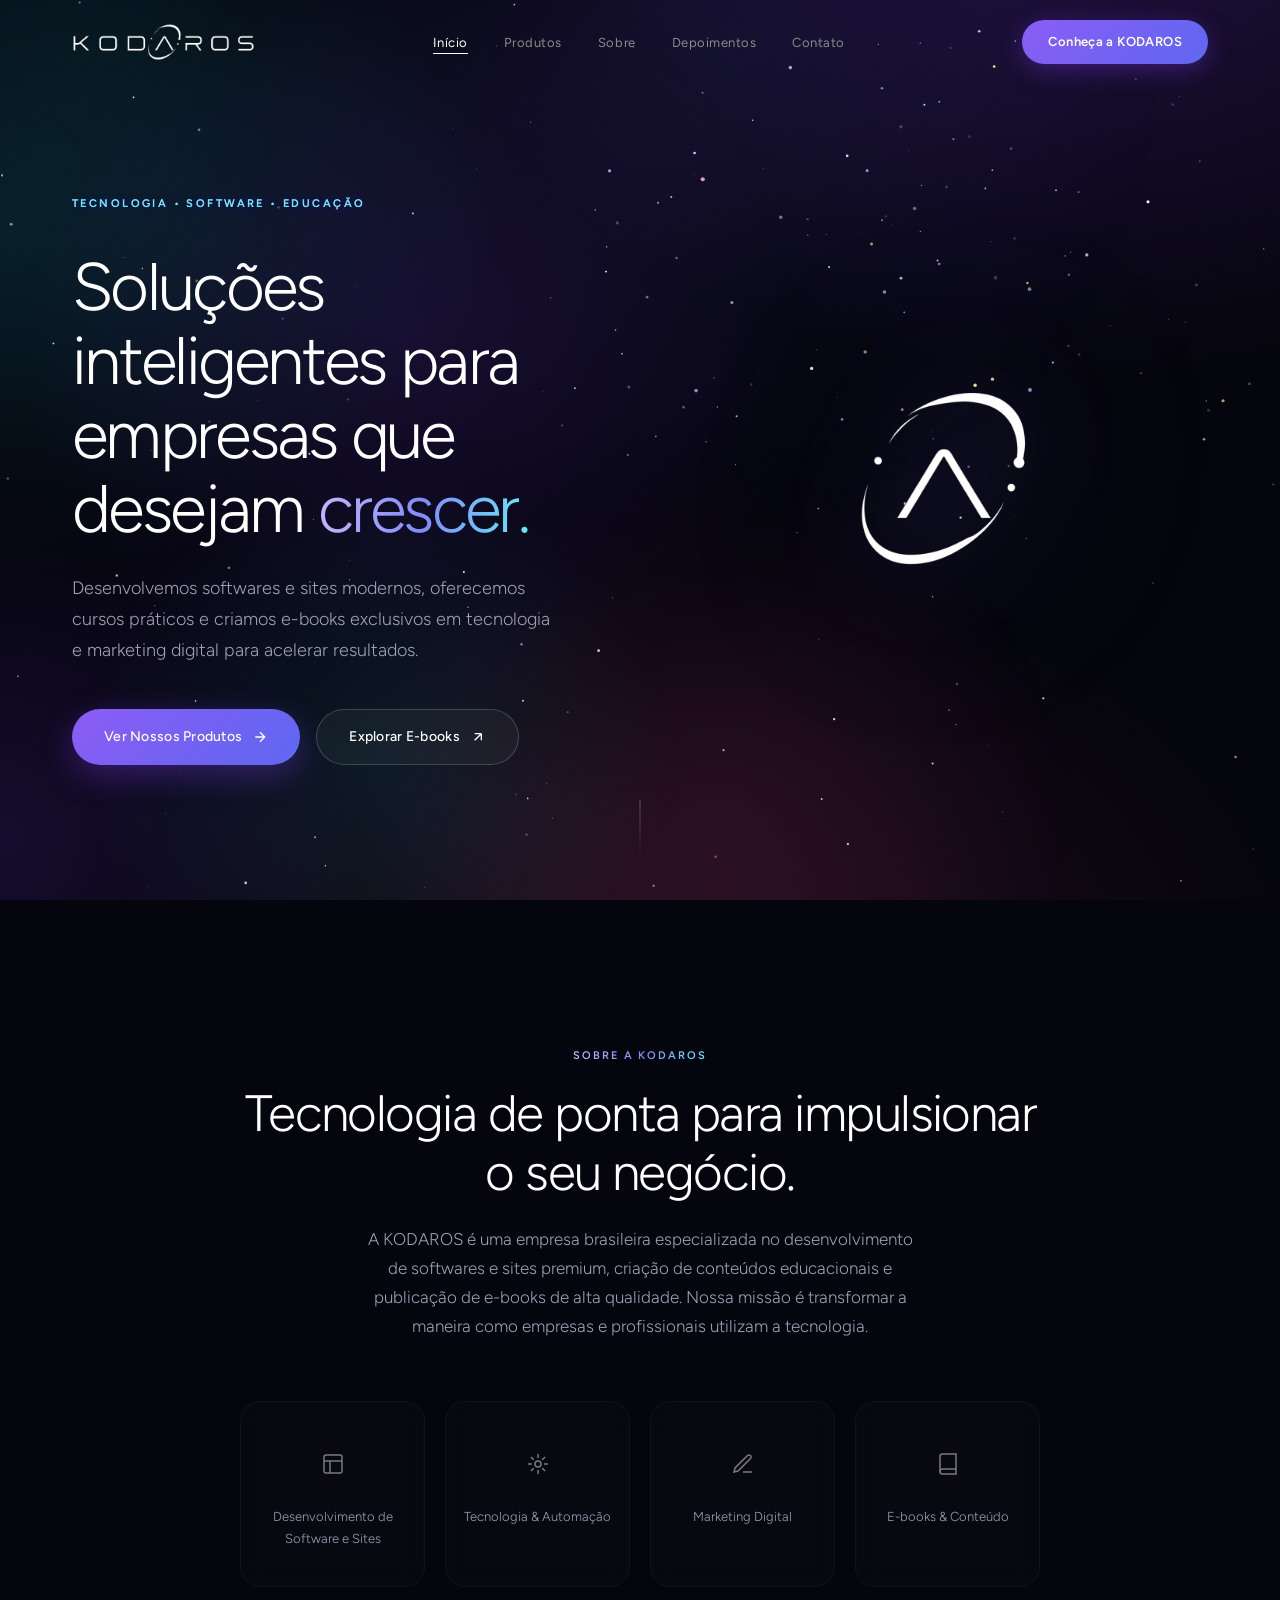
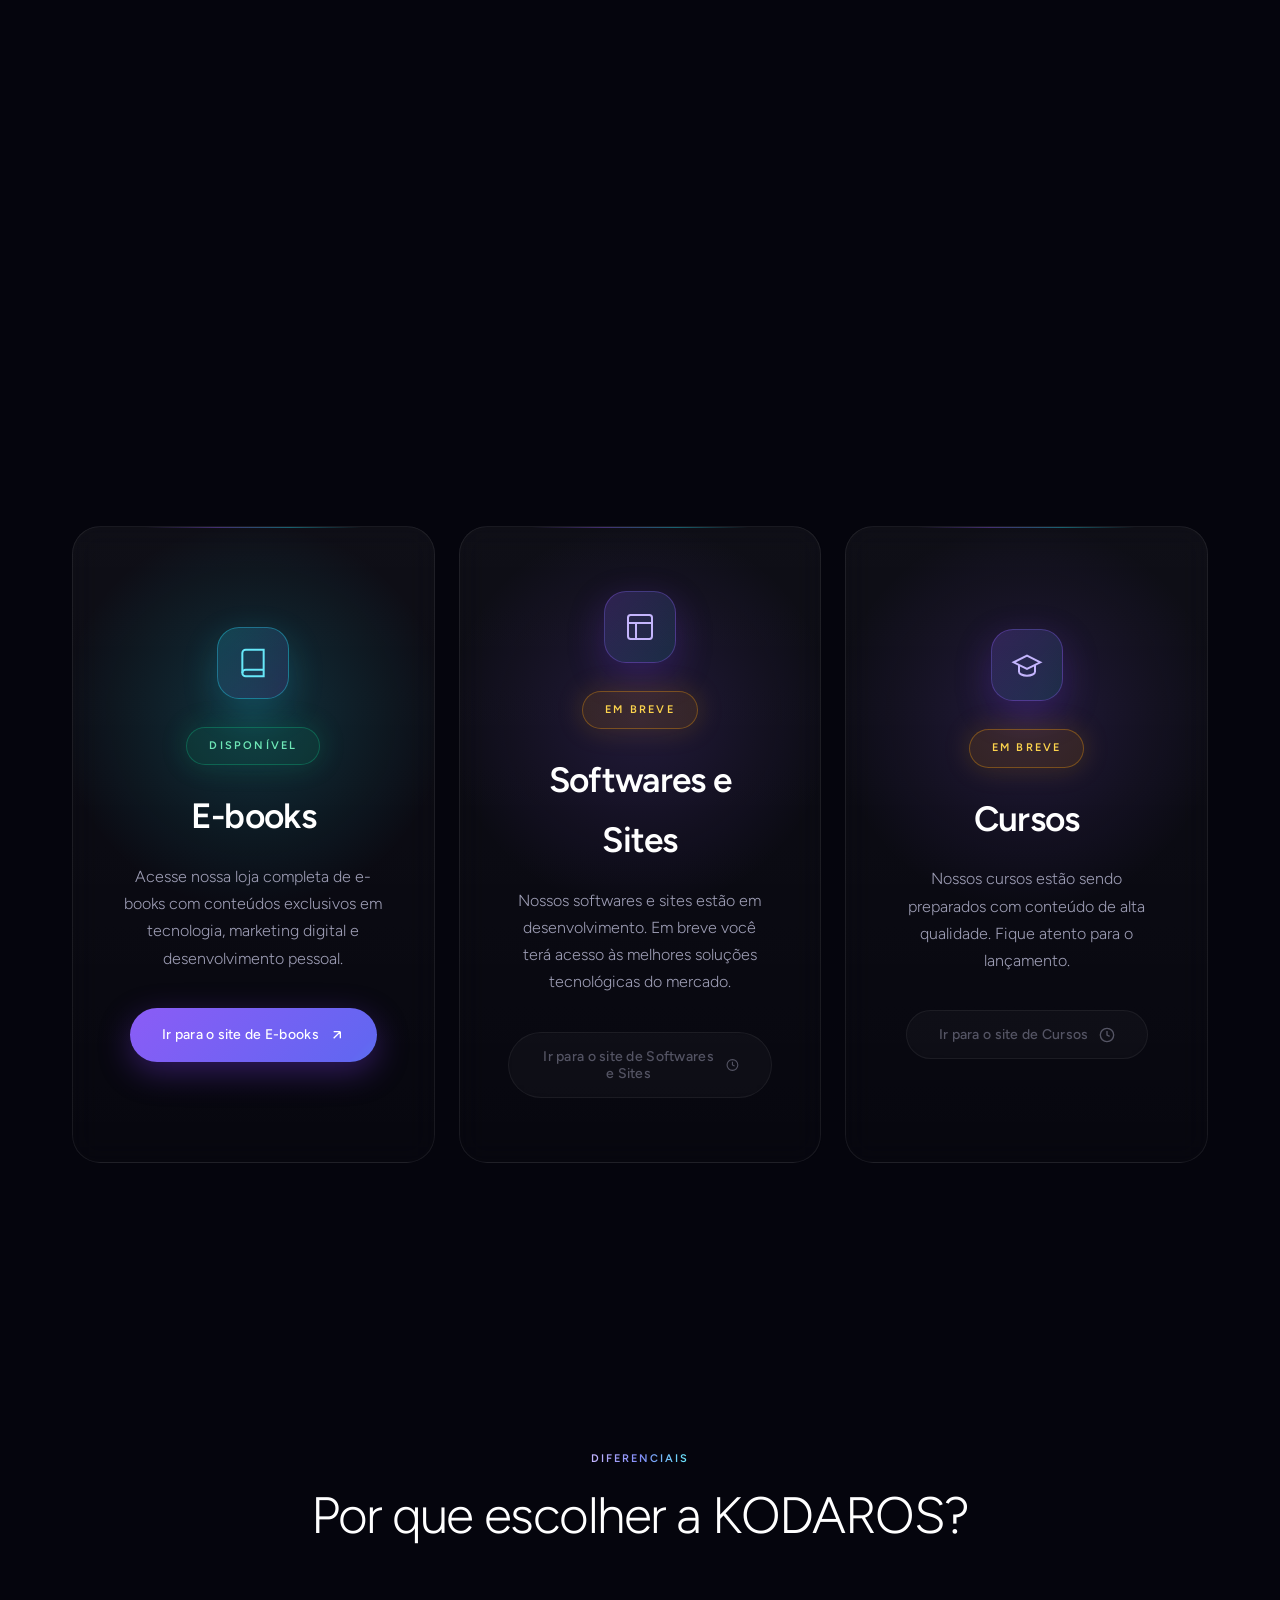
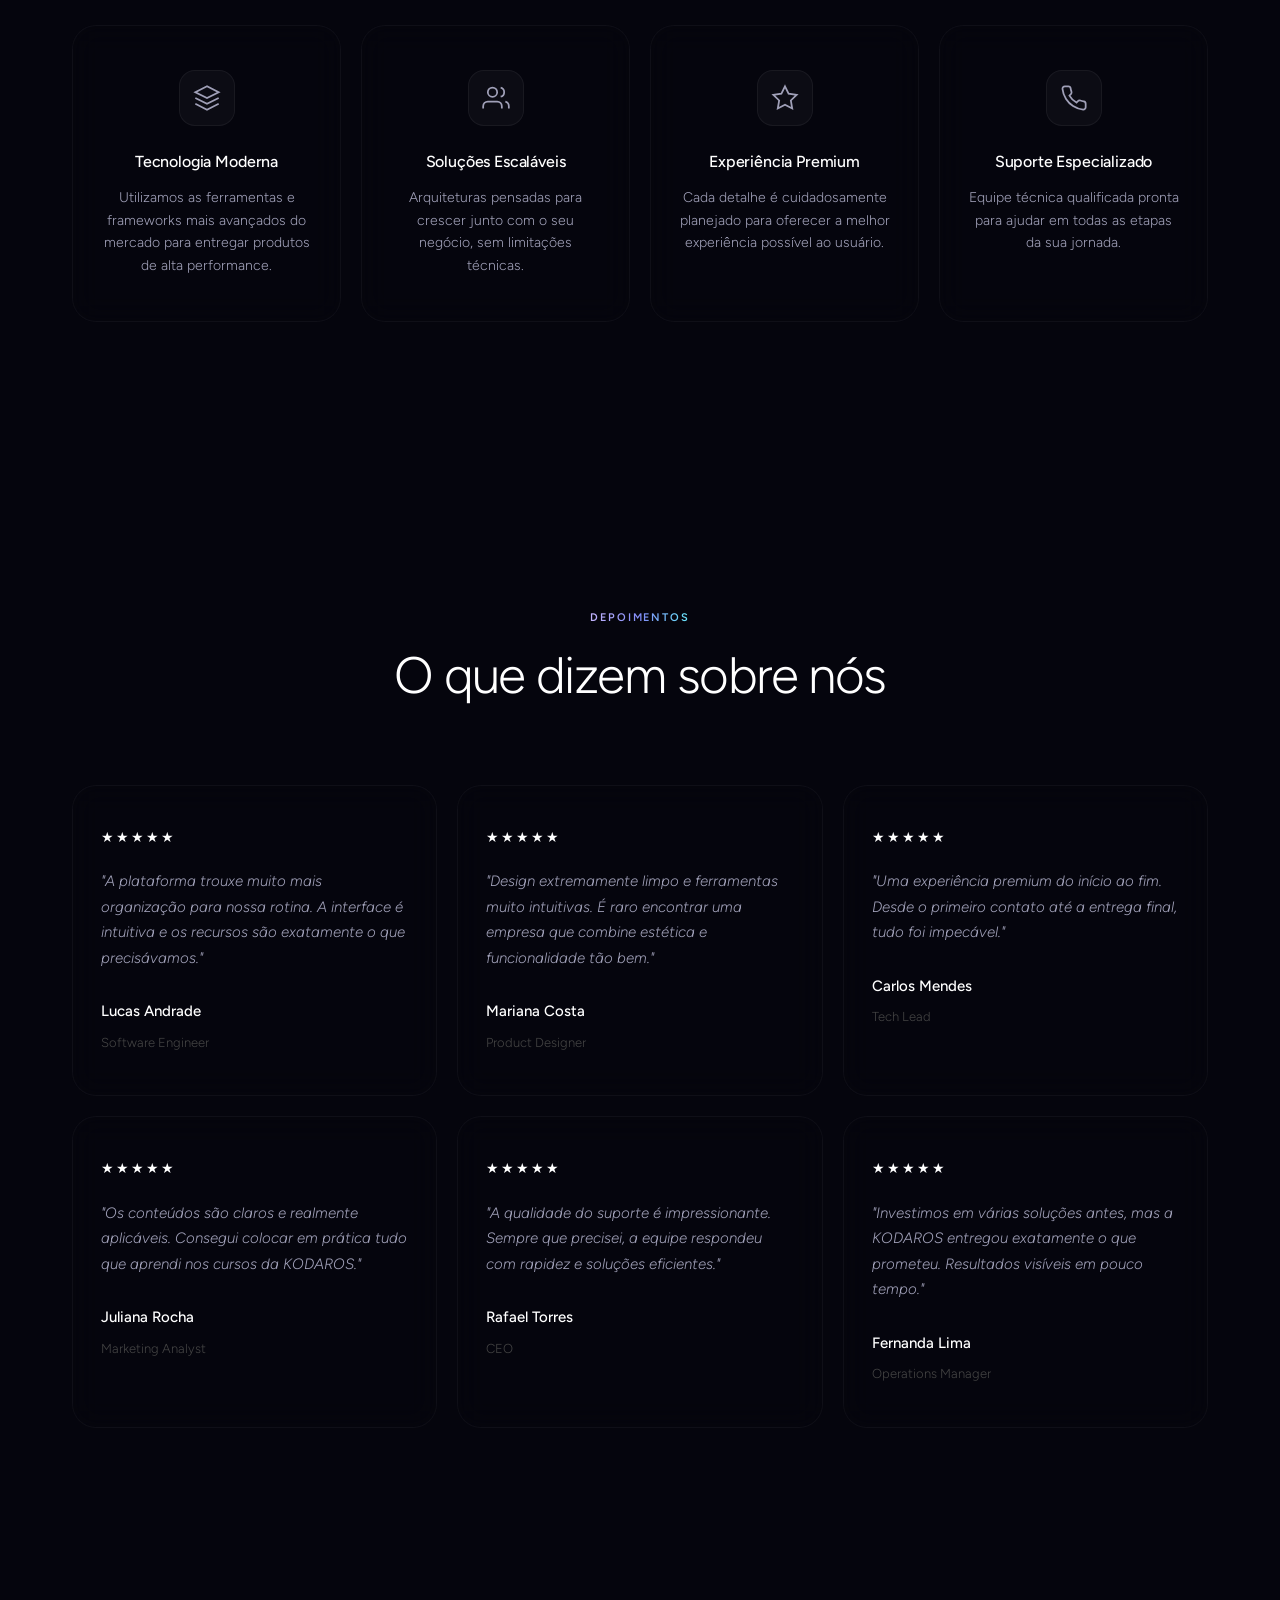
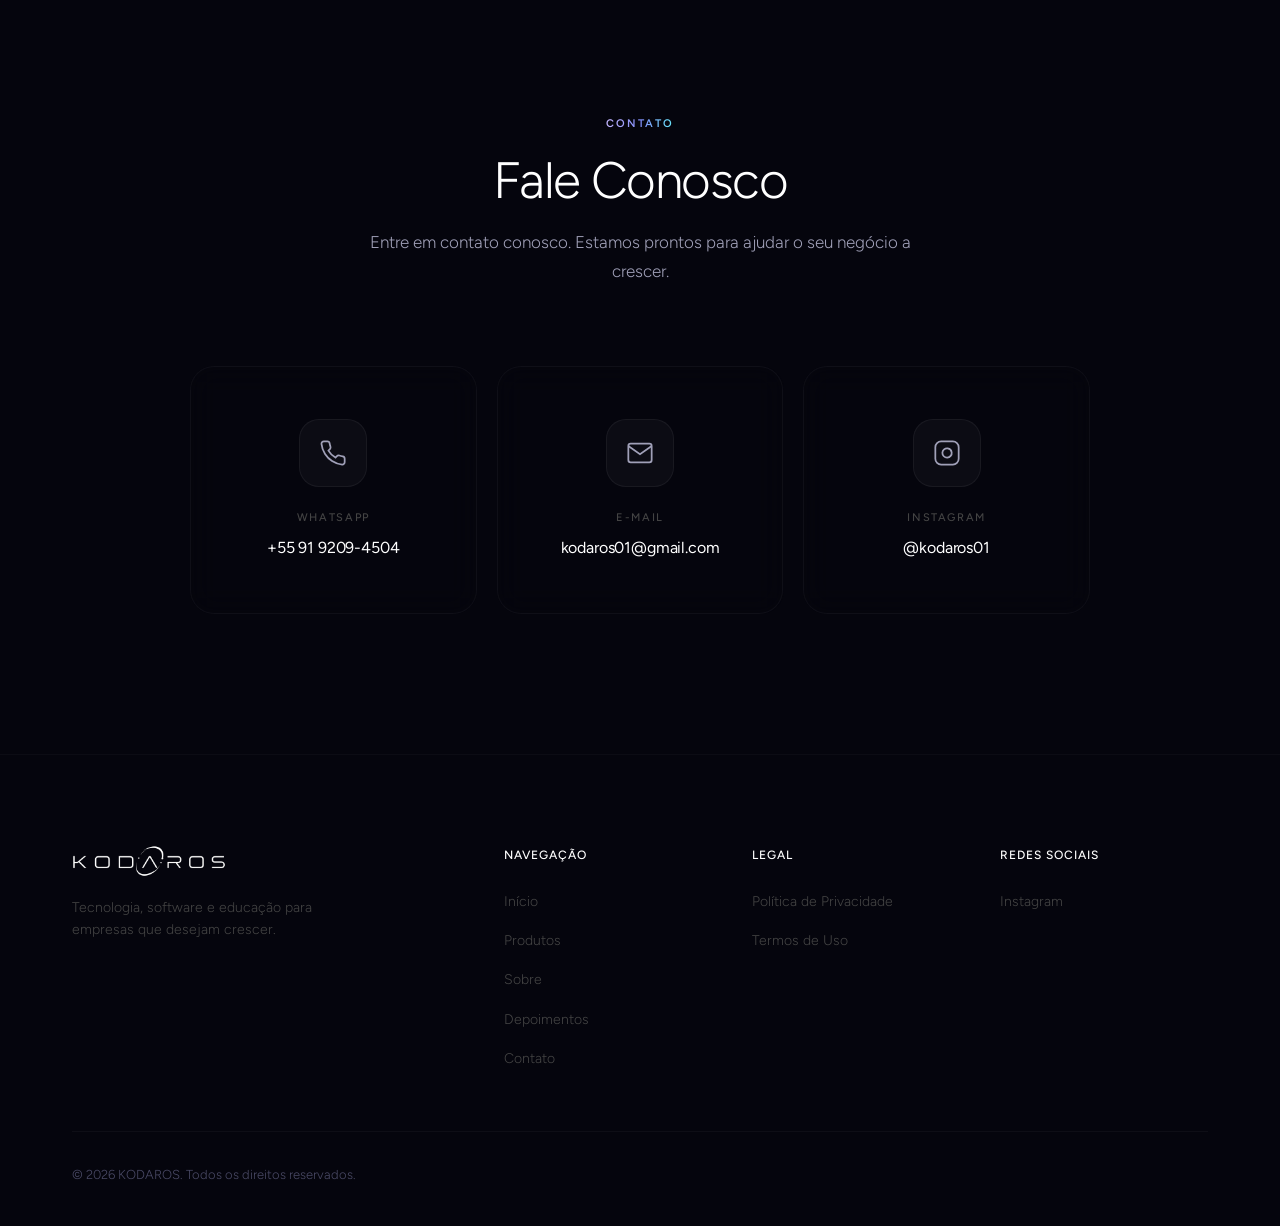
==== commit 11351891: "atualização" ====
--- a/index.html
+++ b/index.html
@@ -15,7 +15,7 @@
     <meta property="og:type" content="website">
     <meta name="twitter:card" content="summary_large_image">
     <link rel="icon" type="image/x-icon" href="favicon.ico">
-    <link rel="stylesheet" href="style.css">
+    <link rel="stylesheet" href="style.css?v=3">
 </head>
 <body>
 
@@ -26,18 +26,16 @@
     <nav class="navbar" id="navbar">
         <div class="nav-container">
             <a href="#" class="nav-logo">
-                <img src="kodaros_logo.png" alt="KODAROS">
+                <img src="kodaros_logo.png?v=2" alt="KODAROS">
             </a>
             <ul class="nav-menu">
                 <li><a href="#inicio" class="nav-link">Início</a></li>
-                <li><a href="#softwares" class="nav-link">Softwares e Sites</a></li>
-                <li><a href="#cursos" class="nav-link">Cursos</a></li>
-                <li><a href="#ebooks" class="nav-link">E-books</a></li>
+                <li><a href="#produtos" class="nav-link">Produtos</a></li>
                 <li><a href="#sobre" class="nav-link">Sobre</a></li>
                 <li><a href="#depoimentos" class="nav-link">Depoimentos</a></li>
                 <li><a href="#contato" class="nav-link">Contato</a></li>
             </ul>
-            <a href="#softwares" class="nav-cta">Conheça a KODAROS</a>
+            <a href="#produtos" class="nav-cta">Conheça a KODAROS</a>
             <button class="nav-toggle" aria-label="Menu">
                 <span></span>
                 <span></span>
@@ -58,12 +56,12 @@
                     <span class="word-reveal">empresas</span>
                     <span class="word-reveal">que</span>
                     <span class="word-reveal">desejam</span>
-                    <span class="word-reveal">crescer.</span>
+                    <span class="word-reveal text-gradient">crescer.</span>
                 </h1>
                 <p class="hero-subtitle">Desenvolvemos softwares e sites modernos, oferecemos cursos práticos e criamos e-books exclusivos em tecnologia e marketing digital para acelerar resultados.</p>
                 <div class="hero-buttons">
-                    <a href="#softwares" class="btn btn-primary">
-                        <span>Conhecer Softwares e Sites</span>
+                    <a href="#produtos" class="btn btn-primary">
+                        <span>Ver Nossos Produtos</span>
                         <svg width="16" height="16" viewBox="0 0 24 24" fill="none" stroke="currentColor" stroke-width="2"><path d="M5 12h14M12 5l7 7-7 7"/></svg>
                     </a>
                     <a href="https://kelvinoliveiracode.github.io/Kodaros-E-Books/" target="_blank" rel="noopener" class="btn btn-secondary">
@@ -122,53 +120,60 @@
         </div>
     </section>
 
-    <!-- SOFTWARE SECTION -->
-    <section class="software" id="softwares">
+    <!-- PRODUCTS SECTION — Softwares e Sites | Cursos | E-books -->
+    <section class="products" id="produtos">
         <div class="container">
             <div class="section-header">
                 <span class="section-label">Nossos Produtos</span>
-                <h2 class="section-title">Nossos Softwares e Sites</h2>
-                <p class="section-desc">Soluções tecnológicas desenvolvidas com excelência para atender às necessidades do mercado.</p>
-            </div>
-            <div class="em-breve-banner" data-tilt>
-                <div class="em-breve-glow"></div>
-                <span class="em-breve-text">Em Breve</span>
-                <p class="em-breve-desc">Nossos softwares e sites estão em desenvolvimento. Em breve você terá acesso às melhores soluções tecnológicas do mercado.</p>
-            </div>
-        </div>
-    </section>
-
-    <!-- COURSES SECTION -->
-    <section class="courses" id="cursos">
-        <div class="container">
-            <div class="section-header">
-                <span class="section-label">Educação</span>
-                <h2 class="section-title">Nossos Cursos</h2>
-                <p class="section-desc">Conteúdo prático e de alta qualidade para você dominar as tecnologias do futuro.</p>
-            </div>
-            <div class="em-breve-banner" data-tilt>
-                <div class="em-breve-glow"></div>
-                <span class="em-breve-text">Em Breve</span>
-                <p class="em-breve-desc">Nossos cursos estão sendo preparados com conteúdo de alta qualidade. Fique atento para o lançamento.</p>
-            </div>
-        </div>
-    </section>
-
-    <!-- E-BOOKS SECTION -->
-    <section class="ebooks" id="ebooks">
-        <div class="container">
-            <div class="section-header">
-                <span class="section-label">Conteúdo Exclusivo</span>
-                <h2 class="section-title">Nossos E-books</h2>
-                <p class="section-desc">Materiais exclusivos com conhecimento prático e aplicável para impulsionar sua carreira e seu negócio.</p>
-            </div>
-            <div class="ebooks-cta" data-tilt>
-                <div class="ebooks-cta-glow"></div>
-                <p class="ebooks-cta-desc">Acesse nossa loja completa de e-books com conteúdos exclusivos em tecnologia, marketing digital e desenvolvimento pessoal.</p>
-                <a href="https://kelvinoliveiracode.github.io/Kodaros-E-Books/" target="_blank" rel="noopener" class="btn btn-primary btn-large">
-                    <span>Acessar Loja de E-books</span>
-                    <svg width="16" height="16" viewBox="0 0 24 24" fill="none" stroke="currentColor" stroke-width="2"><path d="M7 17L17 7M17 7H7M17 7V17"/></svg>
-                </a>
+                <h2 class="section-title">Softwares, Cursos &amp; E-books</h2>
+                <p class="section-desc">Explore tudo o que a KODAROS preparou para você. Navegue pelos produtos e fique por dentro dos lançamentos.</p>
+            </div>
+
+            <div class="products-grid">
+                <!-- E-books — já lançado -->
+                <article class="product-card product-card-live">
+                    <div class="product-glow"></div>
+                    <div class="product-icon">
+                        <svg width="32" height="32" viewBox="0 0 24 24" fill="none" stroke="currentColor" stroke-width="1.5"><path d="M4 19.5A2.5 2.5 0 016.5 17H20"/><path d="M6.5 2H20v20H6.5A2.5 2.5 0 014 19.5v-15A2.5 2.5 0 016.5 2z"/></svg>
+                    </div>
+                    <span class="product-status status-live">Disponível</span>
+                    <h3 class="product-title">E-books</h3>
+                    <p class="product-desc">Acesse nossa loja completa de e-books com conteúdos exclusivos em tecnologia, marketing digital e desenvolvimento pessoal.</p>
+                    <a href="https://kelvinoliveiracode.github.io/Kodaros-E-Books/" target="_blank" rel="noopener" class="btn btn-primary">
+                        <span>Ir para o site de E-books</span>
+                        <svg width="16" height="16" viewBox="0 0 24 24" fill="none" stroke="currentColor" stroke-width="2"><path d="M7 17L17 7M17 7H7M17 7V17"/></svg>
+                    </a>
+                </article>
+
+                <!-- Softwares e Sites — em breve -->
+                <article class="product-card">
+                    <div class="product-glow"></div>
+                    <div class="product-icon">
+                        <svg width="32" height="32" viewBox="0 0 24 24" fill="none" stroke="currentColor" stroke-width="1.5"><rect x="3" y="3" width="18" height="18" rx="2"/><path d="M3 9h18M9 21V9"/></svg>
+                    </div>
+                    <span class="product-status status-soon">Em Breve</span>
+                    <h3 class="product-title">Softwares e Sites</h3>
+                    <p class="product-desc">Nossos softwares e sites estão em desenvolvimento. Em breve você terá acesso às melhores soluções tecnológicas do mercado.</p>
+                    <button class="btn btn-secondary btn-disabled" disabled aria-disabled="true">
+                        <span>Ir para o site de Softwares e Sites</span>
+                        <svg width="16" height="16" viewBox="0 0 24 24" fill="none" stroke="currentColor" stroke-width="2"><circle cx="12" cy="12" r="10"/><path d="M12 6v6l4 2"/></svg>
+                    </button>
+                </article>
+
+                <!-- Cursos — em breve -->
+                <article class="product-card">
+                    <div class="product-glow"></div>
+                    <div class="product-icon">
+                        <svg width="32" height="32" viewBox="0 0 24 24" fill="none" stroke="currentColor" stroke-width="1.5"><path d="M22 10L12 5 2 10l10 5 10-5z"/><path d="M6 12v5c0 1.7 2.7 3 6 3s6-1.3 6-3v-5"/></svg>
+                    </div>
+                    <span class="product-status status-soon">Em Breve</span>
+                    <h3 class="product-title">Cursos</h3>
+                    <p class="product-desc">Nossos cursos estão sendo preparados com conteúdo de alta qualidade. Fique atento para o lançamento.</p>
+                    <button class="btn btn-secondary btn-disabled" disabled aria-disabled="true">
+                        <span>Ir para o site de Cursos</span>
+                        <svg width="16" height="16" viewBox="0 0 24 24" fill="none" stroke="currentColor" stroke-width="2"><circle cx="12" cy="12" r="10"/><path d="M12 6v6l4 2"/></svg>
+                    </button>
+                </article>
             </div>
         </div>
     </section>
@@ -318,7 +323,7 @@
         <div class="container">
             <div class="footer-top">
                 <div class="footer-brand">
-                    <img src="kodaros_logo.png" alt="KODAROS" class="footer-logo">
+                    <img src="kodaros_logo.png?v=2" alt="KODAROS" class="footer-logo">
                     <p>Tecnologia, software e educação para empresas que desejam crescer.</p>
                 </div>
                 <div class="footer-nav">
@@ -326,9 +331,7 @@
                         <h4>Navegação</h4>
                         <ul>
                             <li><a href="#inicio">Início</a></li>
-                            <li><a href="#softwares">Softwares e Sites</a></li>
-                            <li><a href="#cursos">Cursos</a></li>
-                            <li><a href="#ebooks">E-books</a></li>
+                            <li><a href="#produtos">Produtos</a></li>
                             <li><a href="#sobre">Sobre</a></li>
                             <li><a href="#depoimentos">Depoimentos</a></li>
                             <li><a href="#contato">Contato</a></li>
@@ -356,6 +359,6 @@
         </div>
     </footer>
 
-    <script src="script.js"></script>
+    <script src="script.js?v=3"></script>
 </body>
 </html>
--- a/style.css
+++ b/style.css
@@ -5,12 +5,23 @@
 
 /* DESIGN TOKENS — Variáveis CSS */
 :root {
-    --color-bg: #050505;
+    --color-bg: #05050D;
     --color-text-primary: #FFFFFF;
-    --color-text-muted: #8A8A8A;
-    --color-text-dim: #555555;
-    --color-border: rgba(255, 255, 255, 0.04);
-    --color-border-hover: rgba(255, 255, 255, 0.1);
+    --color-text-muted: #A0A0B8;
+    --color-text-dim: #5A5A70;
+    --color-border: rgba(255, 255, 255, 0.06);
+    --color-border-hover: rgba(255, 255, 255, 0.14);
+
+    --color-accent: #8B5CF6;        /* violeta */
+    --color-accent-2: #22D3EE;      /* ciano */
+    --color-accent-3: #F472B6;      /* rosa */
+    --color-accent-soft: rgba(139, 92, 246, 0.35);
+
+    --gradient-primary: linear-gradient(135deg, #8B5CF6 0%, #6366F1 50%, #22D3EE 100%);
+    --gradient-text: linear-gradient(92deg, #C4B5FD 0%, #818CF8 50%, #67E8F9 100%);
+    --glow-primary: 0 0 0 1px rgba(139, 92, 246, 0.25),
+                    0 12px 40px rgba(124, 58, 237, 0.28),
+                    0 24px 80px rgba(34, 211, 238, 0.12);
 
     --font-display: 'Figtree', sans-serif;
     --font-body: 'Figtree', sans-serif;
@@ -23,7 +34,7 @@
 
     --blur-light: blur(12px);
     --blur-heavy: blur(32px);
-    --blur-card: blur(10px);
+    --blur-card: blur(14px);
 }
 
 /* RESET & BASE */
@@ -43,6 +54,11 @@
     font-weight: 300;
     color: var(--color-text-primary);
     background-color: var(--color-bg);
+    background-image:
+        radial-gradient(1100px 750px at 85% -10%, rgba(124, 58, 237, 0.22), transparent 62%),
+        radial-gradient(900px 650px at 0% 25%, rgba(34, 211, 238, 0.10), transparent 55%),
+        radial-gradient(1000px 700px at 55% 110%, rgba(236, 72, 153, 0.12), transparent 60%);
+    background-attachment: fixed;
     line-height: 1.7;
     -webkit-font-smoothing: antialiased;
     -moz-osx-font-smoothing: grayscale;
@@ -116,19 +132,20 @@
 }
 
 .navbar.scrolled {
-    background: rgba(5, 5, 5, 0.75);
+    background: rgba(6, 6, 16, 0.72);
     backdrop-filter: var(--blur-light) saturate(1.4);
     -webkit-backdrop-filter: var(--blur-light) saturate(1.4);
-    border-bottom: 1px solid rgba(255, 255, 255, 0.04);
+    border-bottom: 1px solid rgba(139, 92, 246, 0.18);
+    box-shadow: 0 12px 40px rgba(0, 0, 0, 0.35);
     padding: 14px 0;
     will-change: transform;
 }
 
 .navbar-solid {
-    background: rgba(5, 5, 5, 0.82);
+    background: rgba(6, 6, 16, 0.82);
     backdrop-filter: var(--blur-light) saturate(1.4);
     -webkit-backdrop-filter: var(--blur-light) saturate(1.4);
-    border-bottom: 1px solid rgba(255, 255, 255, 0.04);
+    border-bottom: 1px solid rgba(139, 92, 246, 0.18);
 }
 
 .nav-container {
@@ -202,12 +219,15 @@
 .nav-cta {
     font-family: var(--font-display);
     font-size: 0.8125rem;
-    font-weight: 500;
+    font-weight: 600;
     padding: 11px 26px;
-    border: 1px solid rgba(255, 255, 255, 0.15);
+    border: none;
     border-radius: 100px;
-    color: var(--color-text-primary);
+    color: #FFFFFF;
     letter-spacing: 0.03em;
+    background: var(--gradient-primary);
+    background-size: 180% 180%;
+    box-shadow: 0 6px 24px rgba(124, 58, 237, 0.35);
     transition: all var(--transition-slower);
     position: relative;
     overflow: hidden;
@@ -220,17 +240,15 @@
     left: -100%;
     width: 100%;
     height: 100%;
-    background: linear-gradient(90deg, transparent, rgba(255,255,255,0.08), transparent);
+    background: linear-gradient(90deg, transparent, rgba(255,255,255,0.25), transparent);
     transition: left 0.6s ease;
 }
 
 .nav-cta:hover {
-    background: var(--color-text-primary);
-    color: var(--color-bg);
-    border-color: var(--color-text-primary);
+    background-position: 100% 100%;
     opacity: 1;
     transform: translateY(-1px);
-    box-shadow: 0 8px 32px rgba(255,255,255,0.08);
+    box-shadow: 0 10px 36px rgba(139, 92, 246, 0.5);
 }
 
 .nav-cta:hover::before {
@@ -286,8 +304,10 @@
 }
 
 .btn-primary {
-    background: var(--color-text-primary);
-    color: var(--color-bg);
+    background: var(--gradient-primary);
+    background-size: 180% 180%;
+    color: #FFFFFF;
+    box-shadow: 0 10px 32px rgba(124, 58, 237, 0.35);
 }
 
 .btn-primary::before {
@@ -297,14 +317,14 @@
     left: -100%;
     width: 100%;
     height: 100%;
-    background: linear-gradient(90deg, transparent, rgba(0,0,0,0.04), transparent);
+    background: linear-gradient(90deg, transparent, rgba(255,255,255,0.28), transparent);
     transition: left 0.6s ease;
 }
 
 .btn-primary:hover {
-    background: #F0F0F0;
+    background-position: 100% 100%;
     transform: translateY(-3px);
-    box-shadow: 0 12px 40px rgba(255, 255, 255, 0.12);
+    box-shadow: var(--glow-primary);
     opacity: 1;
 }
 
@@ -313,16 +333,31 @@
 }
 
 .btn-secondary {
-    background: transparent;
+    background: rgba(255, 255, 255, 0.04);
     color: var(--color-text-primary);
     border: 1px solid rgba(255, 255, 255, 0.18);
+    backdrop-filter: var(--blur-card);
+    -webkit-backdrop-filter: var(--blur-card);
 }
 
 .btn-secondary:hover {
-    background: rgba(255, 255, 255, 0.06);
-    border-color: rgba(255, 255, 255, 0.35);
+    background: rgba(139, 92, 246, 0.14);
+    border-color: rgba(139, 92, 246, 0.55);
+    box-shadow: 0 12px 36px rgba(124, 58, 237, 0.25);
     transform: translateY(-3px);
     opacity: 1;
+}
+
+/* Botão desabilitado — usado nos produtos ainda não lançados */
+.btn:disabled,
+.btn-disabled {
+    opacity: 0.5;
+    cursor: not-allowed;
+    pointer-events: none;
+    background: rgba(255, 255, 255, 0.05);
+    color: var(--color-text-muted);
+    border: 1px solid rgba(255, 255, 255, 0.12);
+    box-shadow: none;
 }
 
 .btn:active {
@@ -365,10 +400,11 @@
     display: inline-block;
     font-family: var(--font-display);
     font-size: 0.6875rem;
-    font-weight: 500;
-    letter-spacing: 0.2em;
+    font-weight: 600;
+    letter-spacing: 0.22em;
     text-transform: uppercase;
-    color: #555555;
+    color: #A78BFA;
+    text-shadow: 0 0 24px rgba(139, 92, 246, 0.45);
     margin-bottom: 28px;
     position: relative;
     overflow: hidden;
@@ -380,7 +416,7 @@
     top: 0;
     left: 0;
     width: 0;
-    color: #888888;
+    color: #67E8F9;
     overflow: hidden;
     white-space: nowrap;
     animation: textReveal 2s var(--ease-out-expo) 0.5s forwards;
@@ -410,6 +446,14 @@
 .hero-title .word-reveal:nth-child(5) { animation-delay: 0.78s; }
 .hero-title .word-reveal:nth-child(6) { animation-delay: 0.9s; }
 .hero-title .word-reveal:nth-child(7) { animation-delay: 1.02s; }
+
+.text-gradient {
+    background: var(--gradient-text);
+    -webkit-background-clip: text;
+    background-clip: text;
+    -webkit-text-fill-color: transparent;
+    color: transparent;
+}
 
 .hero-subtitle {
     font-family: var(--font-body);
@@ -485,12 +529,14 @@
 .hero-icon-img {
     width: 100%;
     height: auto;
-    filter: drop-shadow(0 0 60px rgba(255,255,255,0.04));
+    filter: drop-shadow(0 0 50px rgba(139, 92, 246, 0.45))
+            drop-shadow(0 0 110px rgba(34, 211, 238, 0.25));
     transition: filter 0.5s ease;
 }
 
 .hero-icon-svg:hover .hero-icon-img {
-    filter: drop-shadow(0 0 80px rgba(255,255,255,0.08));
+    filter: drop-shadow(0 0 70px rgba(139, 92, 246, 0.6))
+            drop-shadow(0 0 140px rgba(34, 211, 238, 0.35));
 }
 
 /* ========================================
@@ -500,17 +546,20 @@
     display: inline-block;
     font-family: var(--font-display);
     font-size: 0.6875rem;
-    font-weight: 500;
+    font-weight: 600;
     letter-spacing: 0.18em;
     text-transform: uppercase;
-    color: #444444;
+    background: var(--gradient-text);
+    -webkit-background-clip: text;
+    background-clip: text;
+    -webkit-text-fill-color: transparent;
+    color: transparent;
     margin-bottom: 18px;
-    transition: letter-spacing var(--transition-slower), color 0.5s ease;
+    transition: letter-spacing var(--transition-slower);
 }
 
 .section-header:hover .section-label {
-    letter-spacing: 0.28em;
-    color: #777777;
+    letter-spacing: 0.3em;
 }
 
 .section-title {
@@ -604,7 +653,8 @@
     border-color: var(--color-border-hover);
     transform: translateY(-8px) scale(1.02);
     background: rgba(255, 255, 255, 0.03);
-    box-shadow: 0 20px 60px rgba(0, 0, 0, 0.4);
+    box-shadow: 0 20px 60px rgba(0, 0, 0, 0.45),
+                0 0 50px rgba(124, 58, 237, 0.1);
 }
 
 .pillar:hover::before {
@@ -640,196 +690,176 @@
 }
 
 /* ========================================
-   SOFTWARE
+   PRODUCTS — Softwares e Sites | Cursos | E-books
    ======================================== */
-.software {
+.products {
     padding: 140px 0;
     background: transparent;
     position: relative;
     z-index: 1;
 }
 
-/* EM BREVE BANNER — mesma proporção da ebooks-cta */
-.em-breve-banner {
+.products-grid {
+    display: grid;
+    grid-template-columns: repeat(3, 1fr);
+    gap: 24px;
+    align-items: stretch;
+    max-width: 1200px;
+    margin: 0 auto;
+}
+
+.product-card {
+    position: relative;
     text-align: center;
     padding: 64px 48px;
     border-radius: 28px;
-    border: 1px solid rgba(255, 255, 255, 0.04);
-    background: rgba(255, 255, 255, 0.005);
+    border: 1px solid rgba(255, 255, 255, 0.07);
+    background: linear-gradient(180deg, rgba(255, 255, 255, 0.045), rgba(255, 255, 255, 0.012));
     backdrop-filter: var(--blur-card);
     -webkit-backdrop-filter: var(--blur-card);
-    max-width: 640px;
-    margin: 0 auto;
-    position: relative;
+    height: 100%;
+    min-height: 430px;
+    display: flex;
+    flex-direction: column;
+    align-items: center;
+    justify-content: center;
     overflow: hidden;
-    transition: all var(--transition-slower);
-    transform-style: preserve-3d;
-}
-
-.em-breve-glow {
-    position: absolute;
-    top: 50%;
-    left: 50%;
-    width: 300px;
-    height: 300px;
-    background: radial-gradient(circle, rgba(255,255,255,0.04), transparent 70%);
-    transform: translate(-50%, -50%);
-    opacity: 0;
-    transition: opacity 0.5s ease;
-    pointer-events: none;
-}
-
-.em-breve-banner:hover .em-breve-glow {
-    opacity: 1;
-}
-
-.em-breve-banner::before {
+    transition: border-color var(--transition-slower),
+                box-shadow var(--transition-slower),
+                transform var(--transition-slower);
+    transform: translateY(0) scale(1);
+}
+
+.product-card::before {
     content: '';
     position: absolute;
     top: 0;
-    left: -100%;
-    width: 100%;
-    height: 100%;
-    background: linear-gradient(90deg, transparent, rgba(255,255,255,0.02), transparent);
-    animation: shimmer 4s ease-in-out infinite;
-}
-
-.em-breve-banner:hover {
-    border-color: rgba(255, 255, 255, 0.08);
-    transform: translateY(-6px) scale(1.005);
-    box-shadow: 0 30px 80px rgba(0, 0, 0, 0.5);
-}
-
-.em-breve-text {
+    left: 20%;
+    right: 20%;
+    height: 1px;
+    background: linear-gradient(90deg, transparent, rgba(139, 92, 246, 0.6), rgba(34, 211, 238, 0.6), transparent);
+    opacity: 0.7;
+    transition: opacity 0.5s ease;
+}
+
+.product-card:hover {
+    border-color: rgba(139, 92, 246, 0.35);
+    transform: translateY(-6px);
+    box-shadow: 0 30px 90px rgba(0, 0, 0, 0.45),
+                0 0 60px rgba(124, 58, 237, 0.12);
+}
+
+.product-glow {
+    position: absolute;
+    top: 30%;
+    left: 50%;
+    width: 420px;
+    height: 420px;
+    background: radial-gradient(circle, rgba(139, 92, 246, 0.16), transparent 65%);
+    transform: translate(-50%, -50%);
+    pointer-events: none;
+    transition: opacity 0.5s ease;
+}
+
+.product-card-live .product-glow {
+    background: radial-gradient(circle, rgba(34, 211, 238, 0.18), transparent 65%);
+}
+
+.product-icon {
+    width: 72px;
+    height: 72px;
+    display: flex;
+    align-items: center;
+    justify-content: center;
+    border-radius: 22px;
+    background: linear-gradient(135deg, rgba(139, 92, 246, 0.22), rgba(34, 211, 238, 0.12));
+    border: 1px solid rgba(139, 92, 246, 0.35);
+    color: #C4B5FD;
+    box-shadow: 0 12px 36px rgba(124, 58, 237, 0.25);
+    margin-bottom: 28px;
+    position: relative;
+    z-index: 1;
+    transition: transform var(--transition-slower), color 0.4s ease;
+}
+
+.product-card-live .product-icon {
+    background: linear-gradient(135deg, rgba(34, 211, 238, 0.2), rgba(139, 92, 246, 0.16));
+    border-color: rgba(34, 211, 238, 0.4);
+    color: #67E8F9;
+    box-shadow: 0 12px 36px rgba(34, 211, 238, 0.2);
+}
+
+.product-card:hover .product-icon {
+    transform: scale(1.1) rotate(-4deg);
+}
+
+.product-status {
     display: inline-block;
     font-family: var(--font-display);
     font-size: 0.6875rem;
-    font-weight: 500;
+    font-weight: 600;
     letter-spacing: 0.2em;
     text-transform: uppercase;
-    color: var(--color-text-primary);
-    padding: 10px 24px;
+    padding: 9px 22px;
     border-radius: 100px;
-    background: rgba(255, 255, 255, 0.05);
-    border: 1px solid rgba(255, 255, 255, 0.08);
-    margin-bottom: 20px;
+    margin-bottom: 22px;
     position: relative;
     z-index: 1;
 }
 
-.em-breve-desc {
+.status-live {
+    color: #6EE7B7;
+    background: rgba(16, 185, 129, 0.12);
+    border: 1px solid rgba(16, 185, 129, 0.35);
+    box-shadow: 0 0 28px rgba(16, 185, 129, 0.2);
+}
+
+.status-soon {
+    color: #FCD34D;
+    background: rgba(245, 158, 11, 0.12);
+    border: 1px solid rgba(245, 158, 11, 0.35);
+    box-shadow: 0 0 28px rgba(245, 158, 11, 0.18);
+}
+
+.product-title {
+    font-family: var(--font-display);
+    font-size: clamp(1.6rem, 3vw, 2.2rem);
+    font-weight: 600;
+    letter-spacing: -0.02em;
+    color: var(--color-text-primary);
+    margin-bottom: 16px;
+    position: relative;
+    z-index: 1;
+}
+
+.product-desc {
     font-family: var(--font-body);
     font-size: 1rem;
     font-weight: 300;
     color: var(--color-text-muted);
     line-height: 1.7;
-    max-width: 440px;
-    margin: 0 auto;
+    max-width: 460px;
+    margin: 0 auto 36px;
     position: relative;
     z-index: 1;
 }
 
-/* ========================================
-   COURSES
-   ======================================== */
-.courses {
-    padding: 140px 0;
-    background: transparent;
+.product-card .btn {
     position: relative;
     z-index: 1;
 }
 
-.courses .em-breve-banner {
-    background: rgba(255, 255, 255, 0.005);
-    backdrop-filter: var(--blur-card);
-    -webkit-backdrop-filter: var(--blur-card);
-}
-
-/* ========================================
-   E-BOOKS
-   ======================================== */
-.ebooks {
-    padding: 140px 0;
-    background: transparent;
-    position: relative;
-    z-index: 1;
-}
-
-.ebooks .em-breve-banner {
-    background: rgba(255, 255, 255, 0.005);
-    backdrop-filter: var(--blur-card);
-    -webkit-backdrop-filter: var(--blur-card);
-}
-
-.ebooks-cta {
-    text-align: center;
-    padding: 64px 48px;
-    border-radius: 28px;
-    border: 1px solid rgba(255, 255, 255, 0.04);
-    background: rgba(255, 255, 255, 0.005);
-    backdrop-filter: var(--blur-card);
-    -webkit-backdrop-filter: var(--blur-card);
-    max-width: 640px;
-    margin: 0 auto;
-    transition: all var(--transition-slower);
-    position: relative;
-    overflow: hidden;
-    transform-style: preserve-3d;
-}
-
-.ebooks-cta-glow {
-    position: absolute;
-    top: 50%;
-    left: 50%;
-    width: 300px;
-    height: 300px;
-    background: radial-gradient(circle, rgba(255,255,255,0.03), transparent 70%);
-    transform: translate(-50%, -50%);
-    opacity: 0;
-    transition: opacity 0.5s ease;
-    pointer-events: none;
-}
-
-.ebooks-cta:hover .ebooks-cta-glow {
-    opacity: 1;
-}
-
-.ebooks-cta:hover {
-    transform: translateY(-8px);
-    border-color: rgba(255, 255, 255, 0.1);
-    box-shadow: 0 30px 100px rgba(0, 0, 0, 0.5);
-}
-
-.ebooks-cta-desc {
-    font-family: var(--font-body);
-    font-size: 1rem;
-    font-weight: 300;
-    color: var(--color-text-muted);
-    line-height: 1.7;
-    margin-bottom: 36px;
-    max-width: 440px;
-    margin-left: auto;
-    margin-right: auto;
-    position: relative;
-    z-index: 1;
-}
-
-.ebooks-cta .btn {
-    display: inline-flex;
-    align-items: center;
-    padding: 18px 40px;
-    font-size: 0.9375rem;
-    position: relative;
-    z-index: 1;
-}
-
-.ebooks-cta .btn svg {
-    transition: transform var(--transition-slower);
-}
-
-.ebooks-cta .btn:hover svg {
-    transform: translate(4px, -3px);
-}
+/* Os cards ficam lado a lado, todos visíveis — sem carrossel. */
+
+/* Em telas menores os cards empilham em uma coluna */
+@media (max-width: 1100px) {
+    .products-grid {
+        grid-template-columns: 1fr;
+        max-width: 560px;
+        gap: 20px;
+    }
+}
+
 
 /* ========================================
    WHY CHOOSE US
@@ -877,7 +907,8 @@
     border-color: var(--color-border-hover);
     transform: translateY(-8px) scale(1.02);
     background: rgba(255, 255, 255, 0.015);
-    box-shadow: 0 20px 60px rgba(0, 0, 0, 0.4);
+    box-shadow: 0 20px 60px rgba(0, 0, 0, 0.45),
+                0 0 50px rgba(124, 58, 237, 0.1);
 }
 
 .why-card:hover::before {
@@ -967,7 +998,8 @@
     border-color: var(--color-border-hover);
     transform: translateY(-8px) scale(1.01);
     background: rgba(255, 255, 255, 0.015);
-    box-shadow: 0 20px 60px rgba(0, 0, 0, 0.4);
+    box-shadow: 0 20px 60px rgba(0, 0, 0, 0.45),
+                0 0 50px rgba(124, 58, 237, 0.1);
 }
 
 .testimonial-card:hover::before {
@@ -1067,7 +1099,8 @@
     transform: translateY(-10px) scale(1.02);
     background: rgba(255, 255, 255, 0.015);
     box-shadow: 0 25px 80px rgba(0, 0, 0, 0.5),
-                0 0 0 1px rgba(255, 255, 255, 0.05);
+                0 0 0 1px rgba(139, 92, 246, 0.3),
+                0 0 60px rgba(124, 58, 237, 0.12);
     opacity: 1;
 }
 
@@ -1191,7 +1224,7 @@
 }
 
 .footer-col a:hover {
-    color: var(--color-text-primary);
+    color: #A78BFA;
     opacity: 1;
     transform: translateX(4px);
 }
@@ -1220,7 +1253,7 @@
     font-family: var(--font-body);
     font-size: 0.8125rem;
     font-weight: 300;
-    color: #2A2A2A;
+    color: #4A4A66;
 }
 
 /* ========================================
@@ -1396,6 +1429,11 @@
     transform: translateY(0);
 }
 
+/* Garante o efeito de elevação no hover do card de produto (vence o reveal) */
+.product-card.reveal.active:hover {
+    transform: translateY(-6px);
+}
+
 /* Smooth text selection */
 ::selection {
     background: rgba(255, 255, 255, 0.12);
@@ -1412,12 +1450,12 @@
 }
 
 ::-webkit-scrollbar-thumb {
-    background: #1A1A1A;
+    background: linear-gradient(180deg, #4C1D95, #1E3A8A);
     border-radius: 3px;
 }
 
 ::-webkit-scrollbar-thumb:hover {
-    background: #2A2A2A;
+    background: linear-gradient(180deg, #6D28D9, #1D4ED8);
 }
 
 /* ========================================
@@ -1570,11 +1608,11 @@
         top: 100%;
         left: 0;
         right: 0;
-        background: rgba(5, 5, 5, 0.97);
+        background: rgba(6, 6, 16, 0.97);
         backdrop-filter: blur(24px);
         padding: 32px;
         gap: 24px;
-        border-bottom: 1px solid rgba(255, 255, 255, 0.04);
+        border-bottom: 1px solid rgba(139, 92, 246, 0.2);
     }
 
     .about-pillars {
@@ -1598,8 +1636,7 @@
     }
 
     .about,
-    .software,
-    .courses,
+    .products,
     .why-us,
     .testimonials,
     .contact {
@@ -1610,12 +1647,9 @@
         margin-bottom: 48px;
     }
 
-    .em-breve-banner {
-        padding: 44px 28px;
-    }
-
-    .ebooks-cta {
-        padding: 44px 28px;
+    .product-card {
+        padding: 48px 28px;
+        min-height: 0;
     }
 }
 
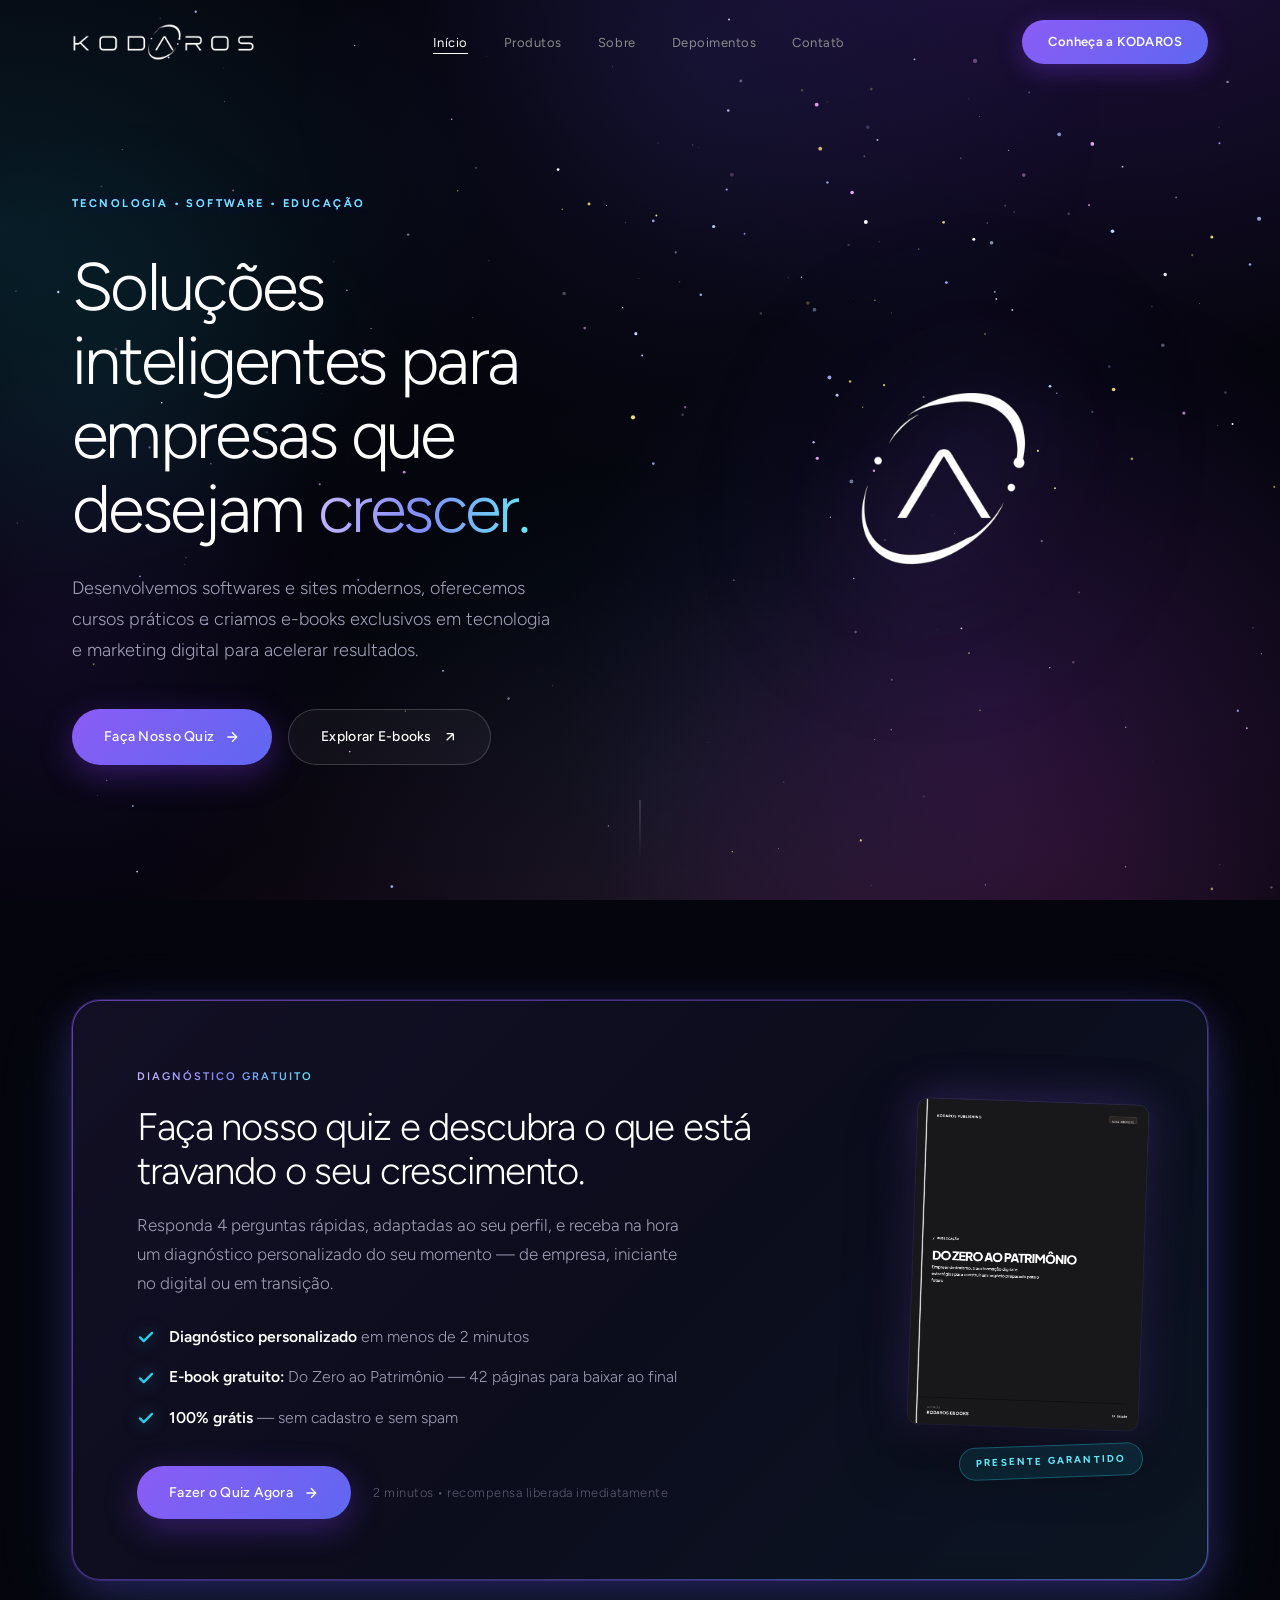
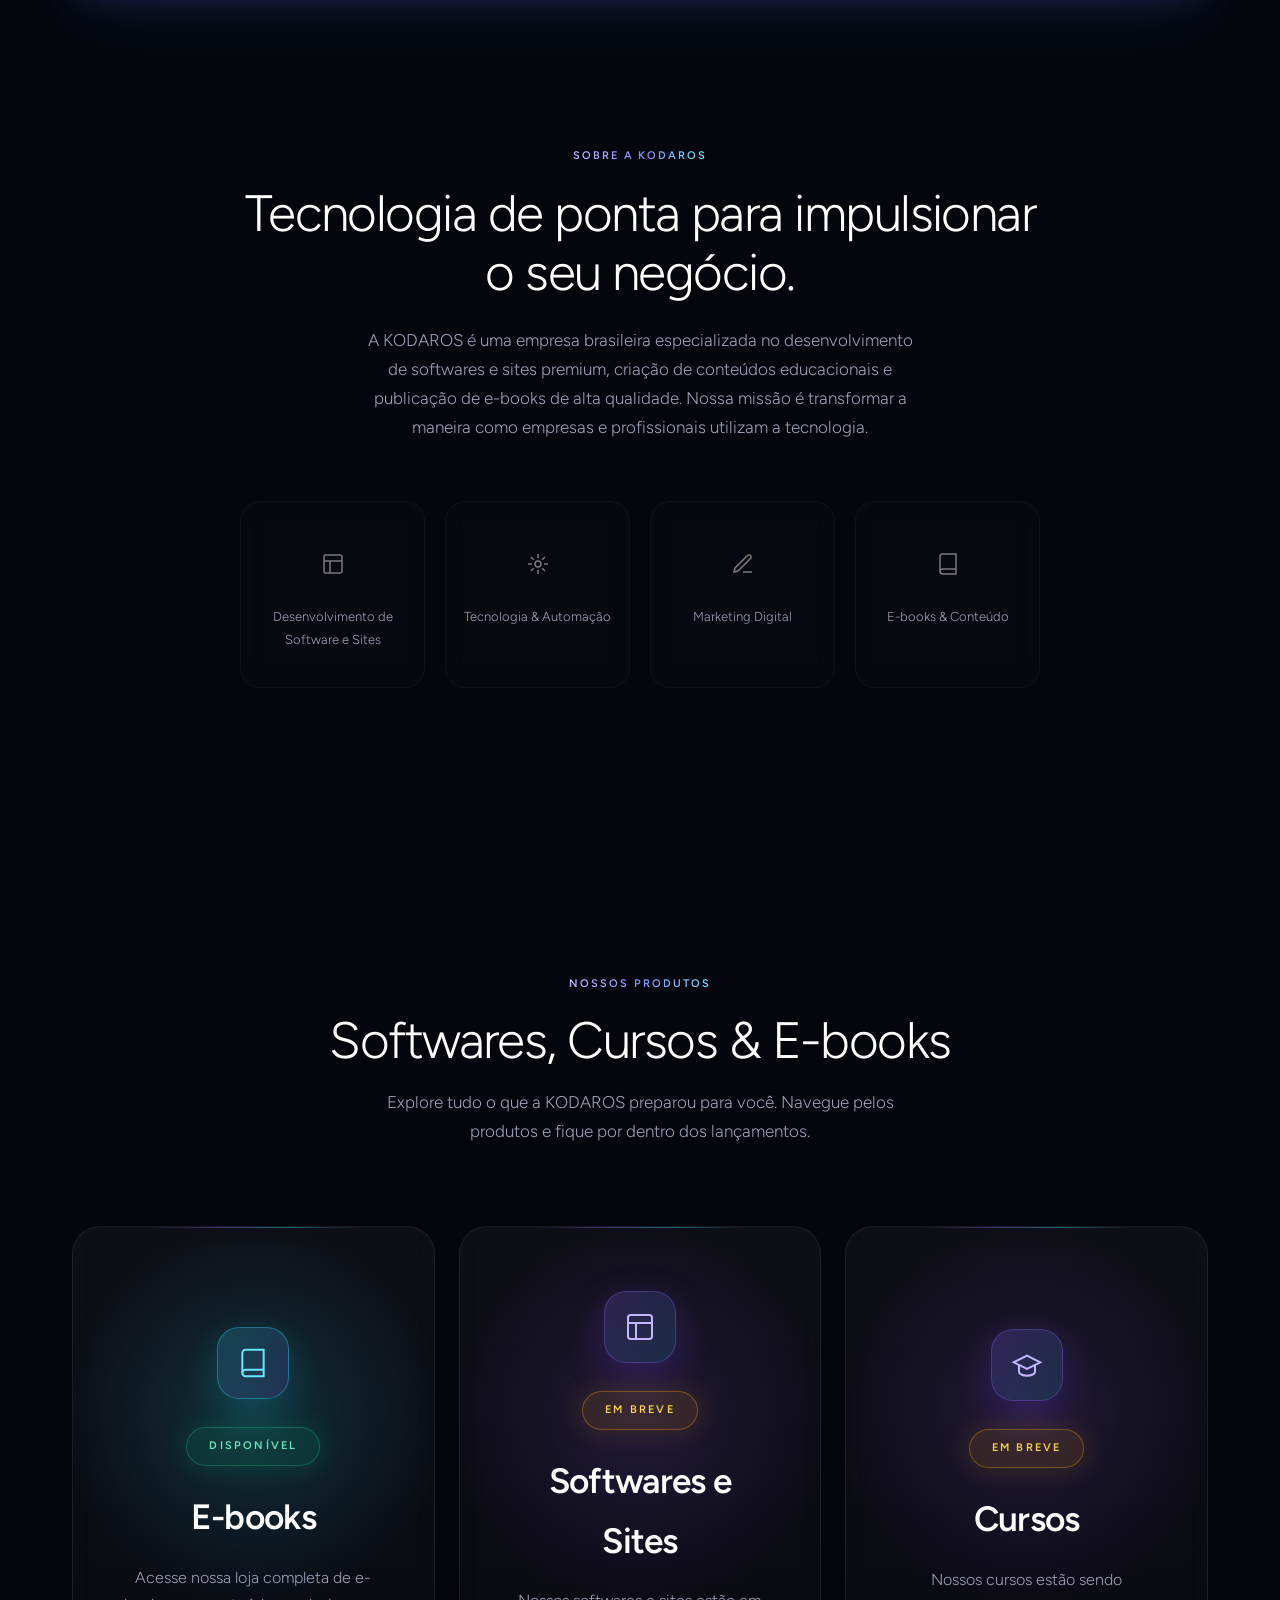
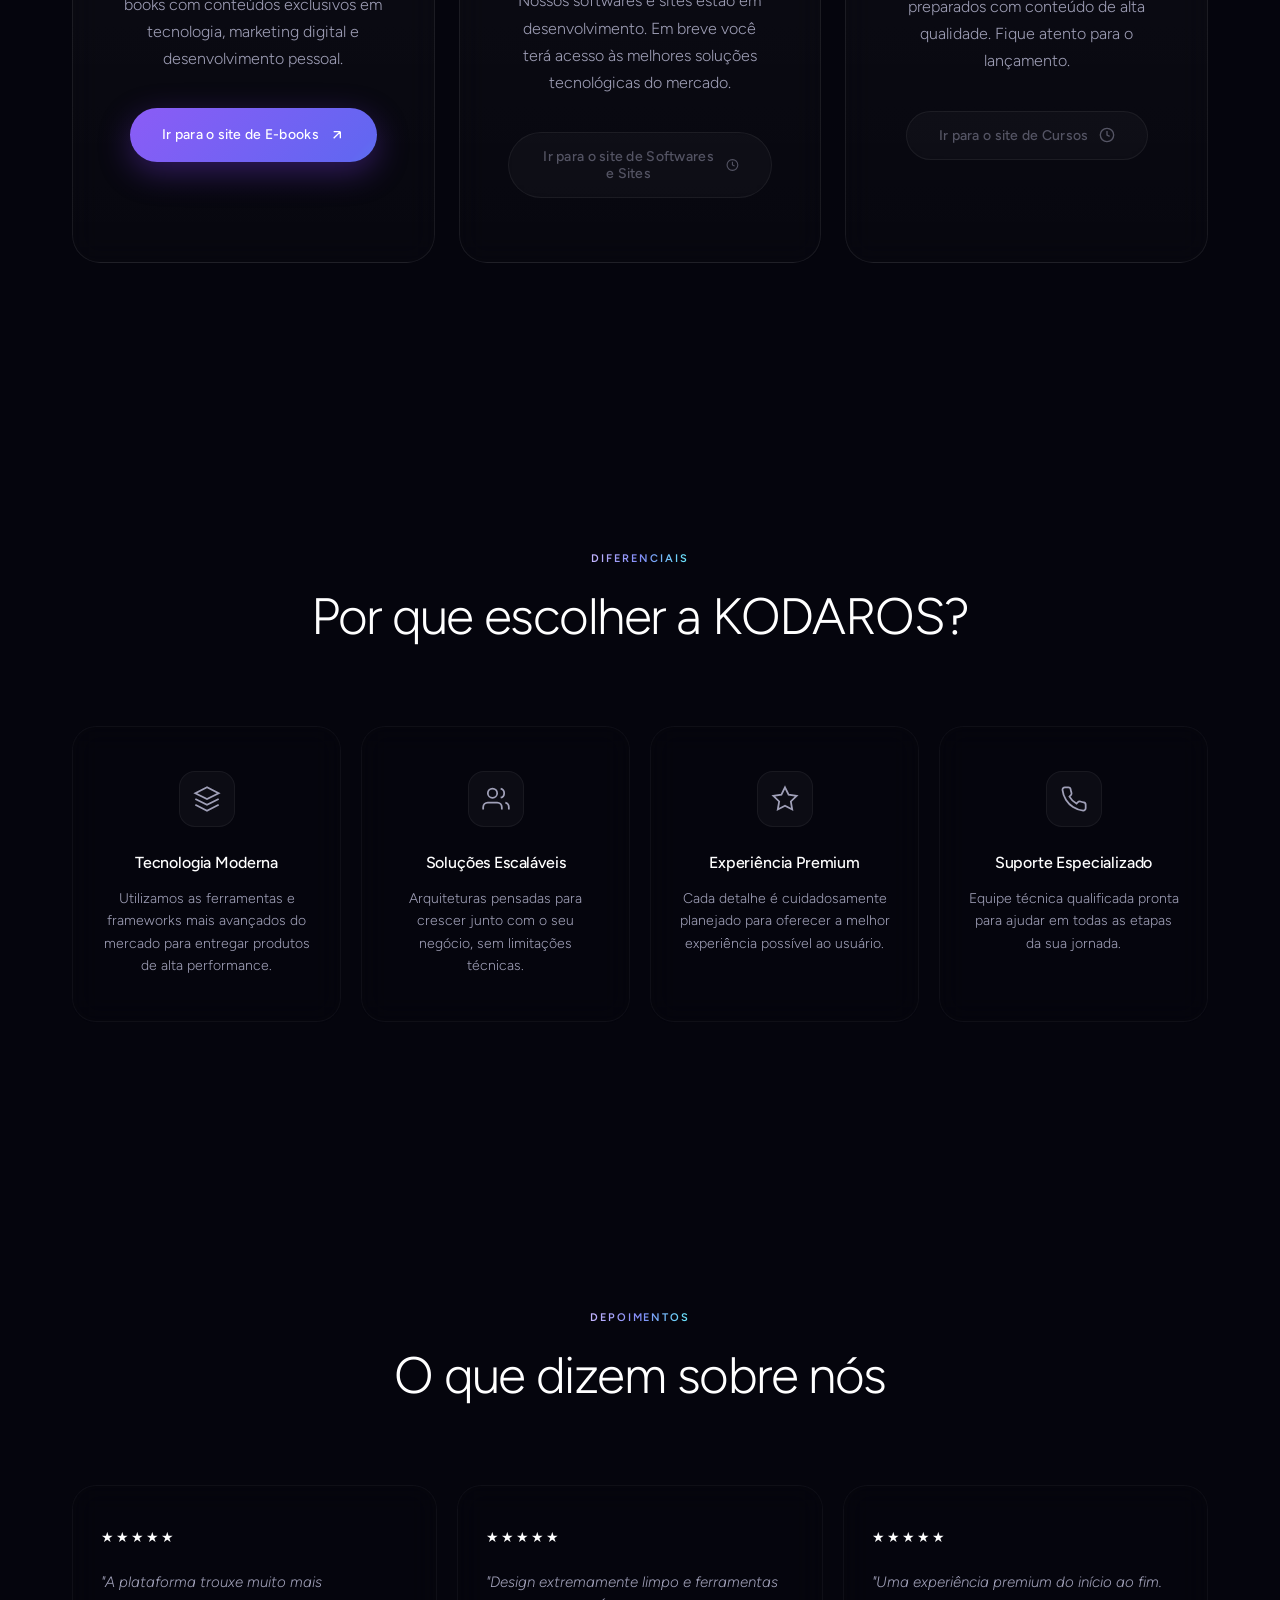
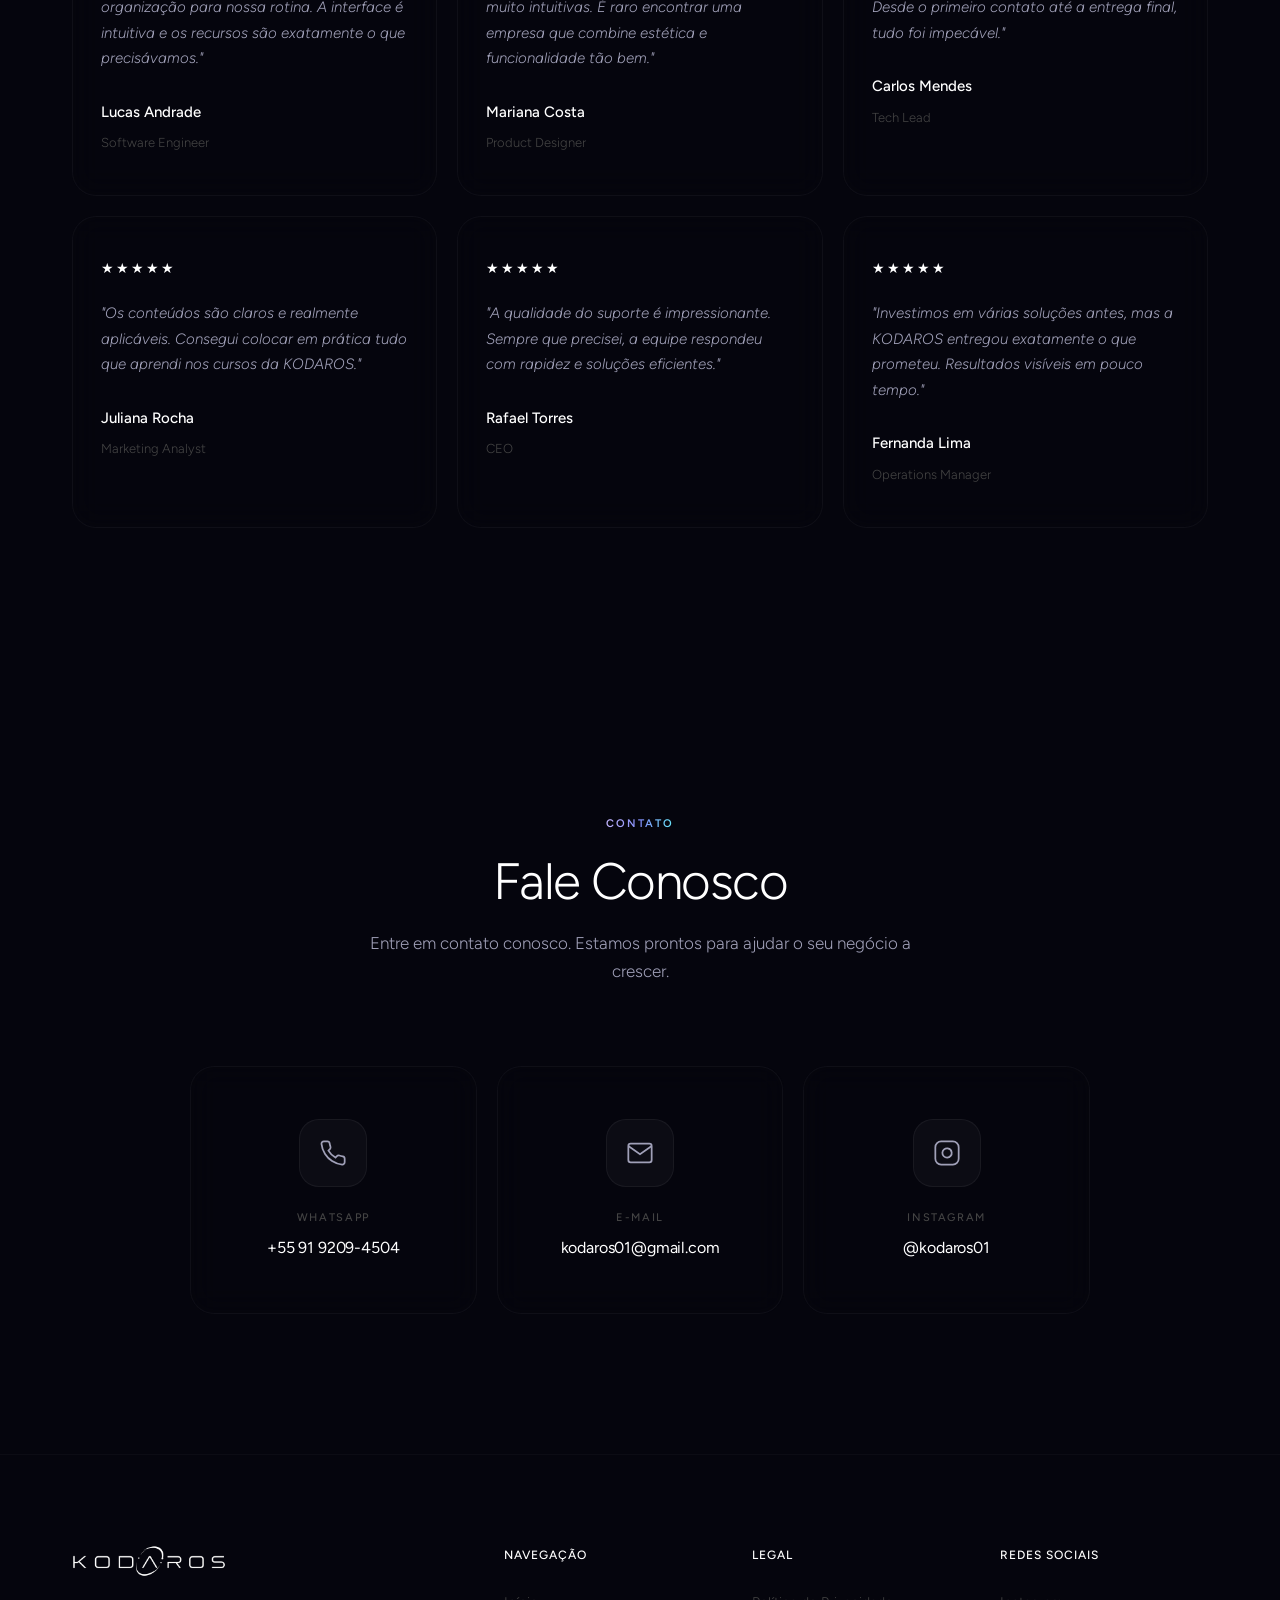
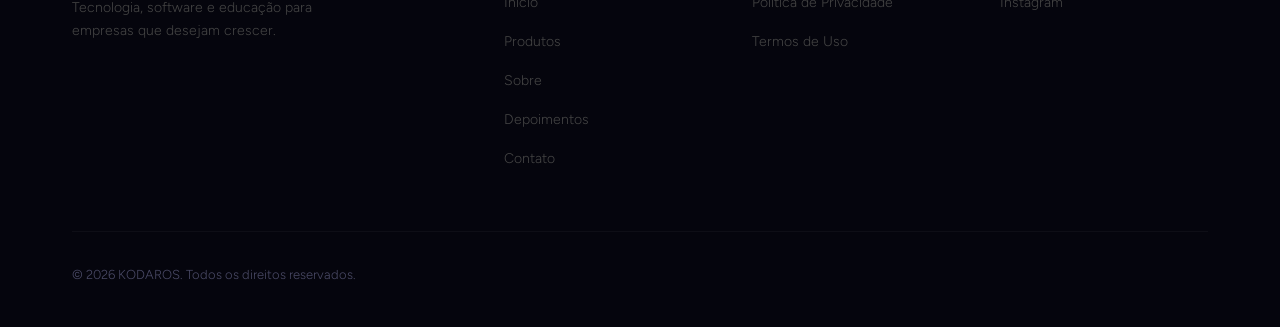
==== commit 25477730: "feat: botão do hero direciona pro quiz + seção de diagnóstico gratuito com e-book de brinde" ====
--- a/index.html
+++ b/index.html
@@ -60,8 +60,8 @@
                 </h1>
                 <p class="hero-subtitle">Desenvolvemos softwares e sites modernos, oferecemos cursos práticos e criamos e-books exclusivos em tecnologia e marketing digital para acelerar resultados.</p>
                 <div class="hero-buttons">
-                    <a href="#produtos" class="btn btn-primary">
-                        <span>Ver Nossos Produtos</span>
+                    <a href="https://kelvinoliveiracode.github.io/site-kodaros-funil/" target="_blank" rel="noopener" class="btn btn-primary">
+                        <span>Faça Nosso Quiz</span>
                         <svg width="16" height="16" viewBox="0 0 24 24" fill="none" stroke="currentColor" stroke-width="2"><path d="M5 12h14M12 5l7 7-7 7"/></svg>
                     </a>
                     <a href="https://kelvinoliveiracode.github.io/Kodaros-E-Books/" target="_blank" rel="noopener" class="btn btn-secondary">
@@ -78,6 +78,42 @@
         </div>
         <div class="scroll-indicator">
             <div class="scroll-line"></div>
+        </div>
+    </section>
+
+    <!-- QUIZ PROMO SECTION -->
+    <section class="quiz-promo" id="quiz">
+        <div class="container">
+            <div class="quiz-promo-card">
+                <div class="quiz-promo-content">
+                    <span class="section-label">Diagnóstico Gratuito</span>
+                    <h2 class="section-title">Faça nosso quiz e descubra o que está travando o seu crescimento.</h2>
+                    <p class="section-desc">Responda 4 perguntas rápidas, adaptadas ao seu perfil, e receba na hora um diagnóstico personalizado do seu momento — de empresa, iniciante no digital ou em transição.</p>
+                    <ul class="quiz-benefits">
+                        <li class="quiz-benefit">
+                            <svg width="18" height="18" viewBox="0 0 24 24" fill="none" stroke="currentColor" stroke-width="3" stroke-linecap="round" stroke-linejoin="round"><path d="M4 12.5l5 5L20 6.5"/></svg>
+                            <span><strong>Diagnóstico personalizado</strong> em menos de 2 minutos</span>
+                        </li>
+                        <li class="quiz-benefit">
+                            <svg width="18" height="18" viewBox="0 0 24 24" fill="none" stroke="currentColor" stroke-width="3" stroke-linecap="round" stroke-linejoin="round"><path d="M4 12.5l5 5L20 6.5"/></svg>
+                            <span><strong>E-book gratuito:</strong> Do Zero ao Patrimônio — 42 páginas para baixar ao final</span>
+                        </li>
+                        <li class="quiz-benefit">
+                            <svg width="18" height="18" viewBox="0 0 24 24" fill="none" stroke="currentColor" stroke-width="3" stroke-linecap="round" stroke-linejoin="round"><path d="M4 12.5l5 5L20 6.5"/></svg>
+                            <span><strong>100% grátis</strong> — sem cadastro e sem spam</span>
+                        </li>
+                    </ul>
+                    <a href="https://kelvinoliveiracode.github.io/site-kodaros-funil/" target="_blank" rel="noopener" class="btn btn-primary quiz-cta">
+                        <span>Fazer o Quiz Agora</span>
+                        <svg width="16" height="16" viewBox="0 0 24 24" fill="none" stroke="currentColor" stroke-width="2"><path d="M5 12h14M12 5l7 7-7 7"/></svg>
+                    </a>
+                    <span class="quiz-note">2 minutos &bull; recompensa liberada imediatamente</span>
+                </div>
+                <div class="quiz-promo-visual">
+                    <img src="ebook-cover.png" alt="E-book Do Zero ao Patrimônio" class="quiz-ebook-cover">
+                    <span class="quiz-gift-tag">PRESENTE GARANTIDO</span>
+                </div>
+            </div>
         </div>
     </section>
 
--- a/style.css
+++ b/style.css
@@ -1695,4 +1695,142 @@
     .hero-icon-svg {
         max-width: 220px;
     }
+}
+
+/* ========================================
+   QUIZ PROMO
+   ======================================== */
+.quiz-promo {
+    padding: 100px 0 20px;
+    position: relative;
+    z-index: 1;
+}
+
+.quiz-promo-card {
+    display: flex;
+    align-items: center;
+    gap: 56px;
+    padding: 60px 64px;
+    border-radius: 28px;
+    border: 1px solid rgba(139, 92, 246, 0.30);
+    background:
+        linear-gradient(rgba(11, 11, 24, 0.88), rgba(11, 11, 24, 0.88)) padding-box,
+        linear-gradient(135deg, rgba(139, 92, 246, 0.55), rgba(99, 102, 241, 0.2), rgba(34, 211, 238, 0.45)) border-box;
+    box-shadow: var(--glow-primary);
+    backdrop-filter: var(--blur-card);
+    -webkit-backdrop-filter: var(--blur-card);
+}
+
+.quiz-promo-content {
+    flex: 1;
+    min-width: 0;
+}
+
+.quiz-promo-content .section-title {
+    font-size: clamp(1.7rem, 3.4vw, 2.4rem);
+}
+
+.quiz-promo-content .section-desc {
+    margin-bottom: 26px;
+}
+
+.quiz-benefits {
+    list-style: none;
+    display: flex;
+    flex-direction: column;
+    gap: 14px;
+    margin-bottom: 34px;
+}
+
+.quiz-benefit {
+    display: flex;
+    align-items: center;
+    gap: 14px;
+    font-family: var(--font-body);
+    font-size: 0.98rem;
+    font-weight: 300;
+    color: var(--color-text-muted);
+}
+
+.quiz-benefit svg {
+    flex-shrink: 0;
+    color: var(--color-accent-2);
+    filter: drop-shadow(0 0 8px rgba(34, 211, 238, 0.5));
+}
+
+.quiz-benefit strong {
+    font-weight: 600;
+    color: var(--color-text-primary);
+}
+
+.quiz-cta {
+    margin-right: 14px;
+}
+
+.quiz-note {
+    display: inline-block;
+    margin-left: 4px;
+    font-family: var(--font-body);
+    font-size: 0.8rem;
+    font-weight: 300;
+    color: var(--color-text-dim);
+    letter-spacing: 0.04em;
+}
+
+.quiz-promo-visual {
+    flex-shrink: 0;
+    display: flex;
+    flex-direction: column;
+    align-items: flex-end;
+    gap: 18px;
+    position: relative;
+}
+
+.quiz-ebook-cover {
+    width: 230px;
+    border-radius: 10px;
+    box-shadow:
+        0 24px 60px rgba(0, 0, 0, 0.6),
+        0 0 0 1px rgba(255, 255, 255, 0.08),
+        0 0 44px rgba(139, 92, 246, 0.35);
+    transform: rotate(2deg);
+    transition: transform var(--transition-slower);
+}
+
+.quiz-promo-card:hover .quiz-ebook-cover {
+    transform: rotate(0deg) scale(1.03);
+}
+
+.quiz-gift-tag {
+    font-family: var(--font-body);
+    font-size: 0.62rem;
+    font-weight: 700;
+    letter-spacing: 0.22em;
+    color: #67E8F9;
+    background: rgba(34, 211, 238, 0.10);
+    border: 1px solid rgba(34, 211, 238, 0.32);
+    padding: 7px 16px;
+    border-radius: 999px;
+    transform: rotate(-2deg);
+}
+
+@media (max-width: 900px) {
+    .quiz-promo-card {
+        flex-direction: column;
+        text-align: center;
+        padding: 44px 28px;
+        gap: 36px;
+    }
+
+    .quiz-benefits {
+        align-items: center;
+    }
+
+    .quiz-promo-visual {
+        align-items: center;
+    }
+
+    .quiz-cta {
+        margin-right: 0;
+    }
 }
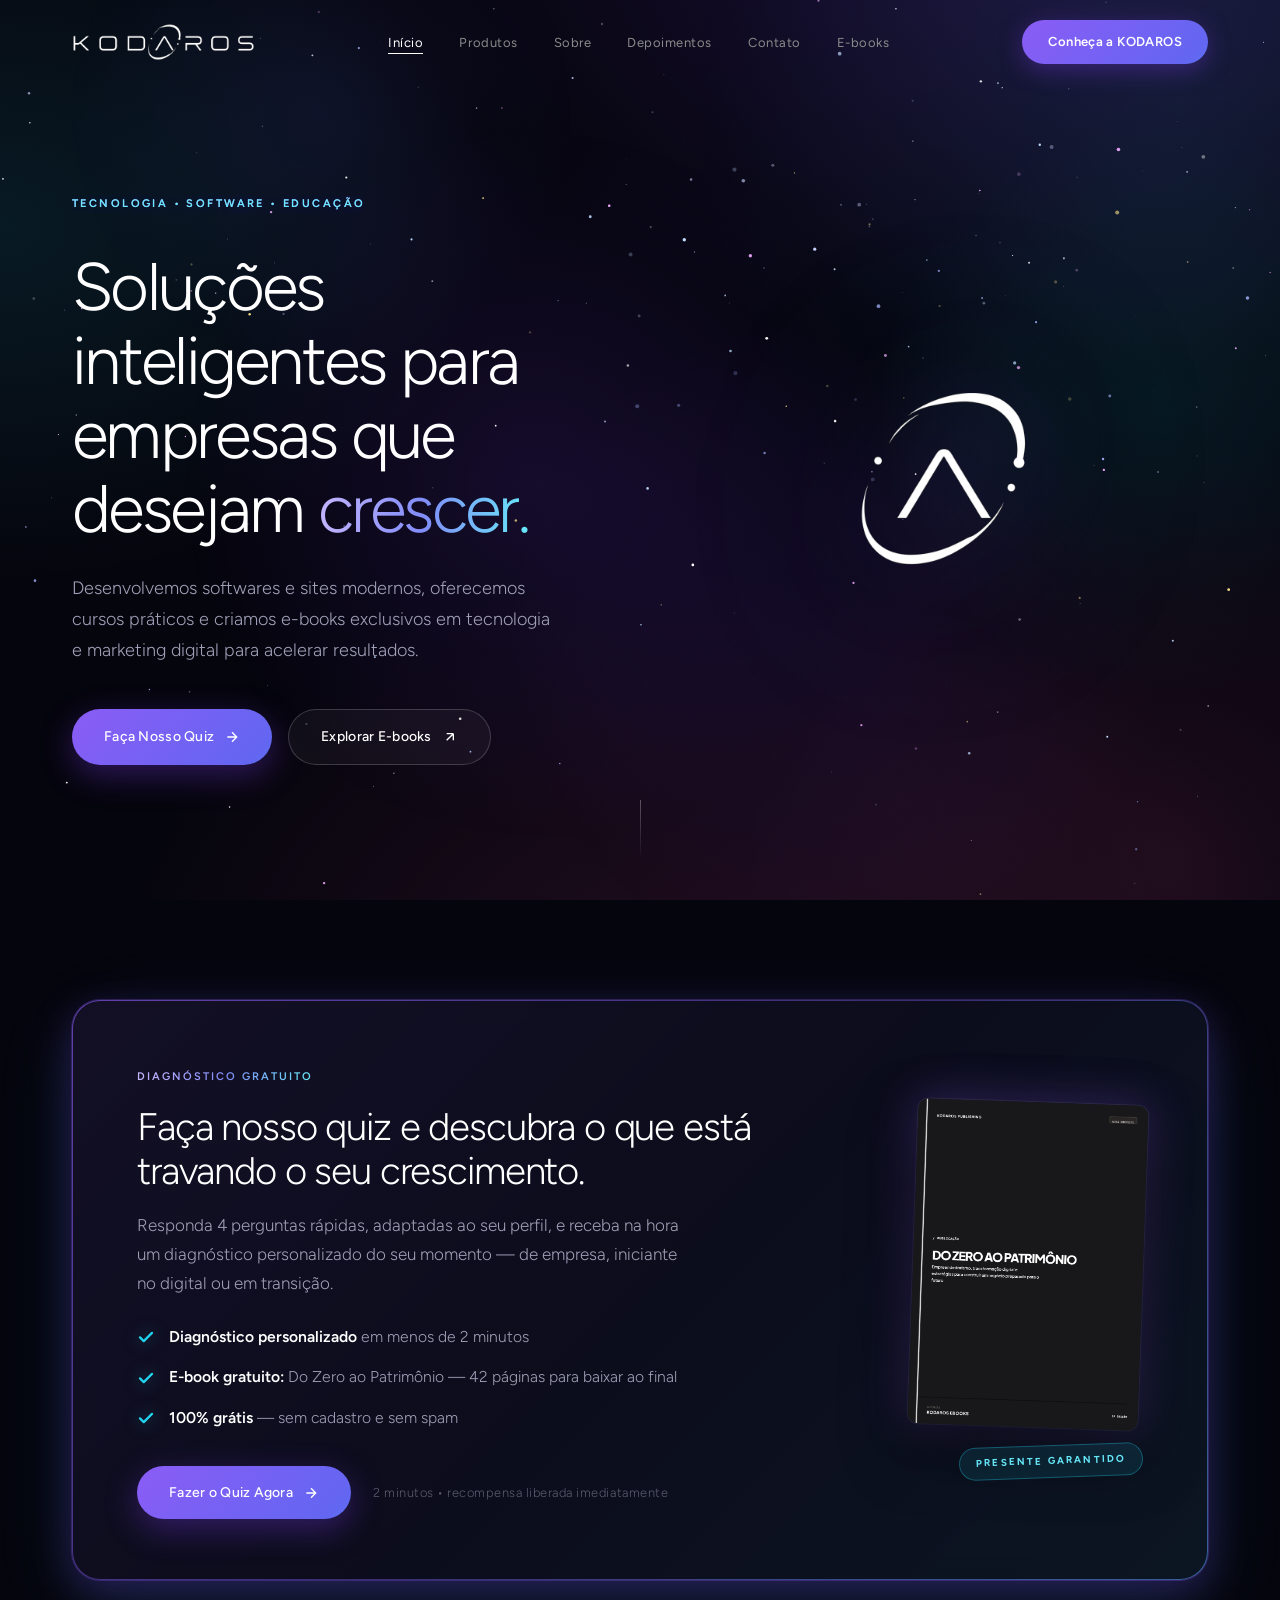
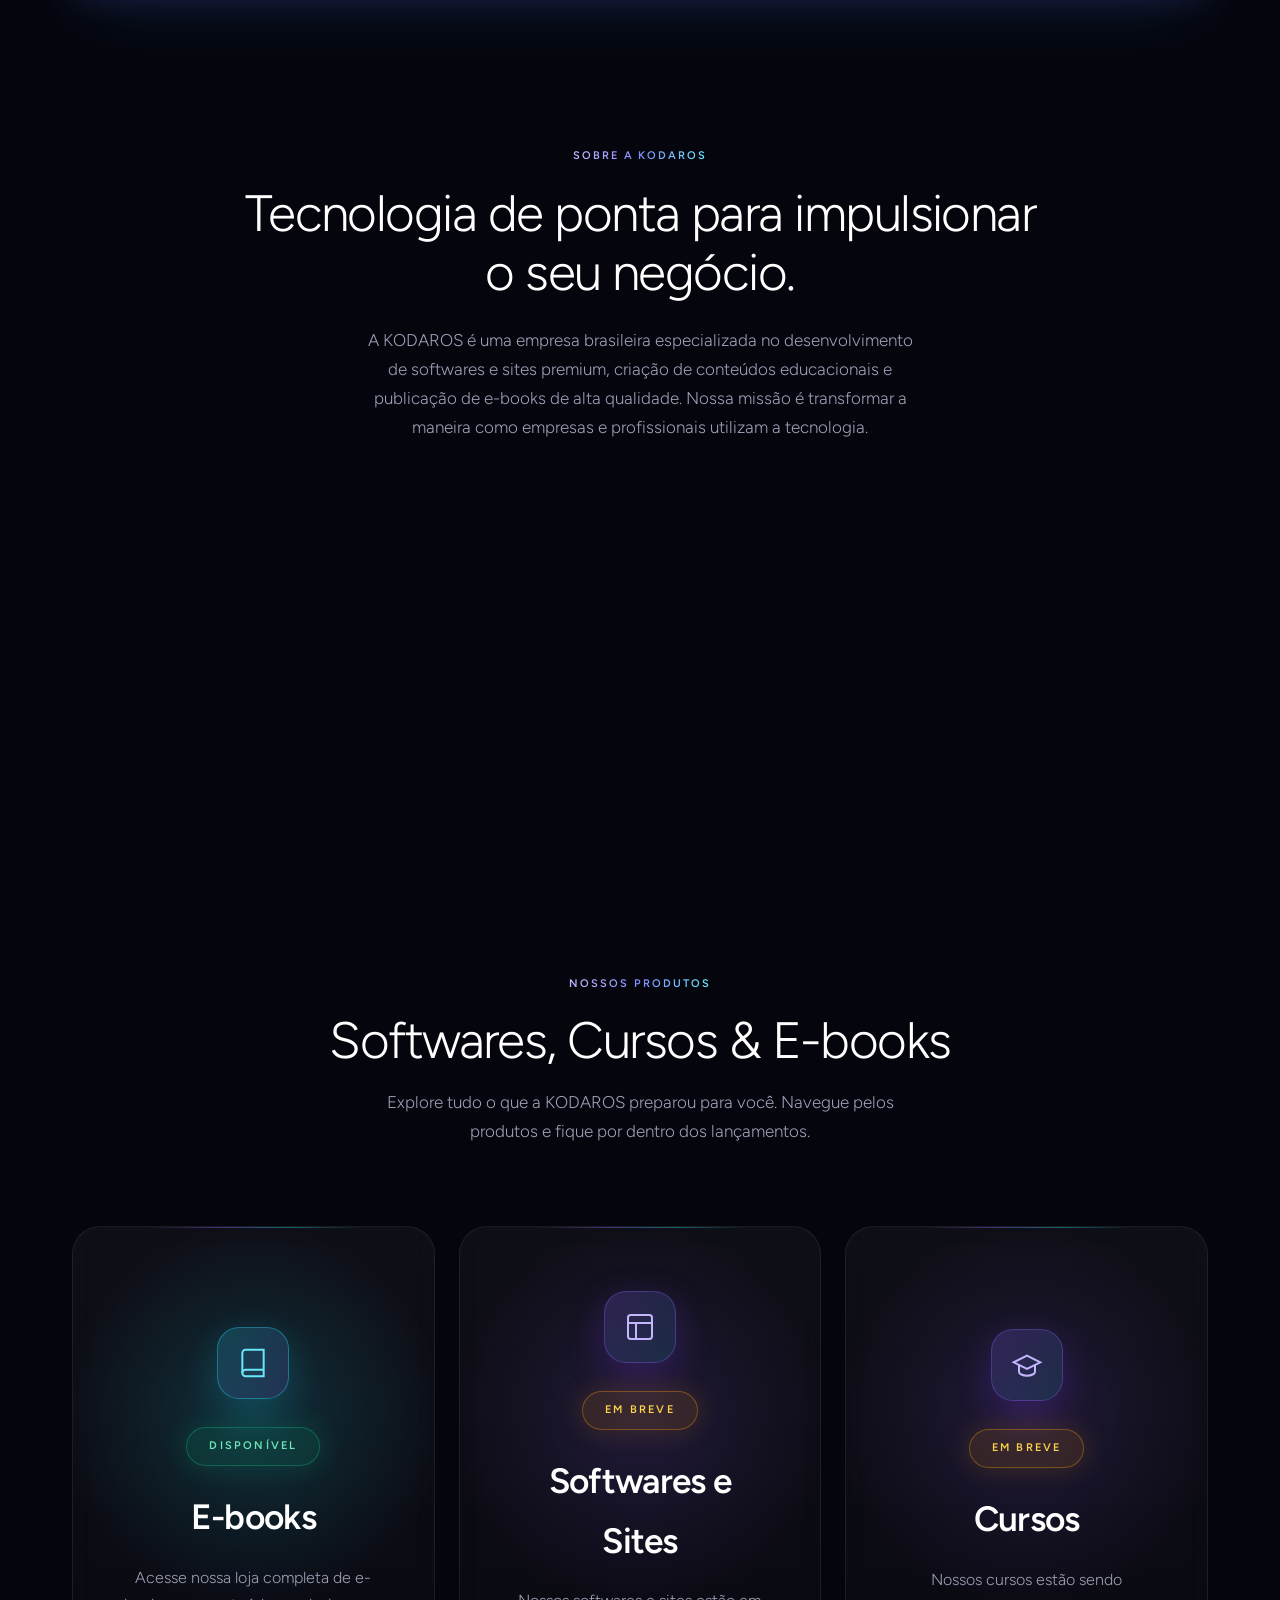
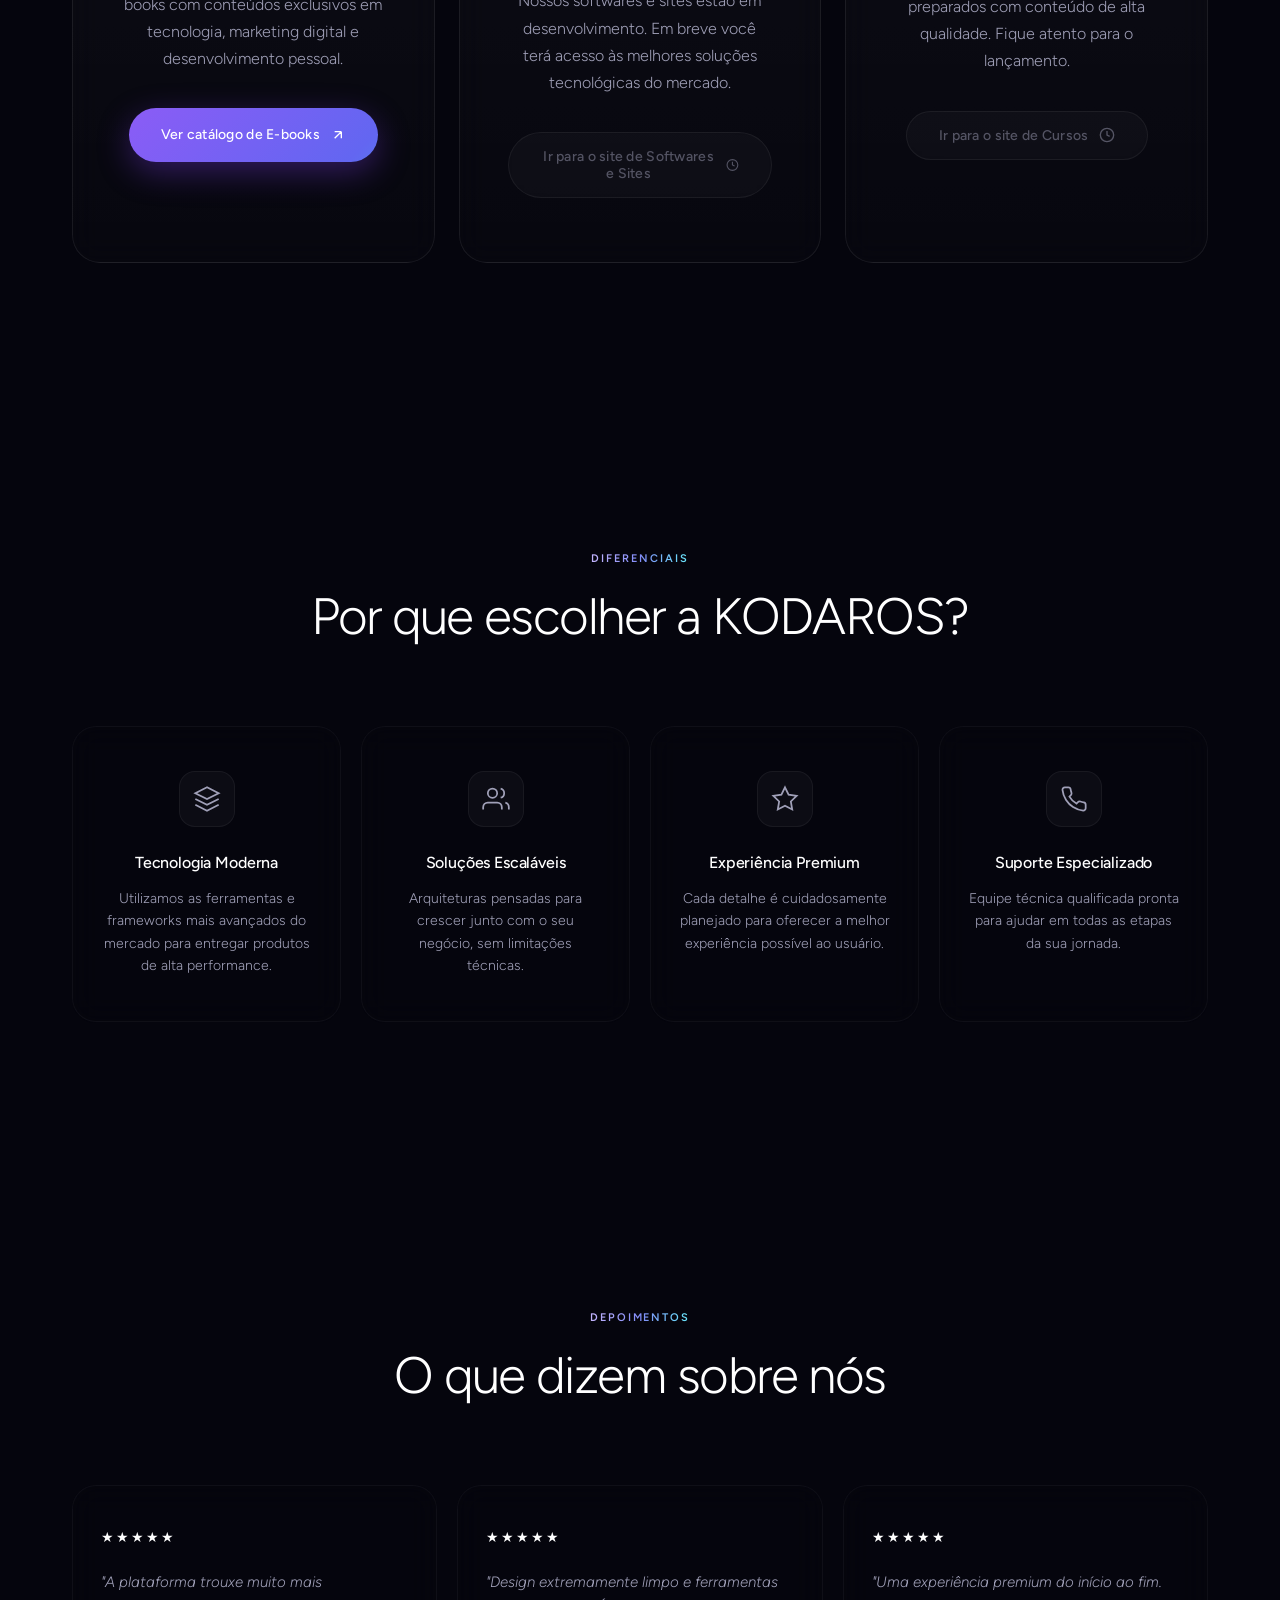
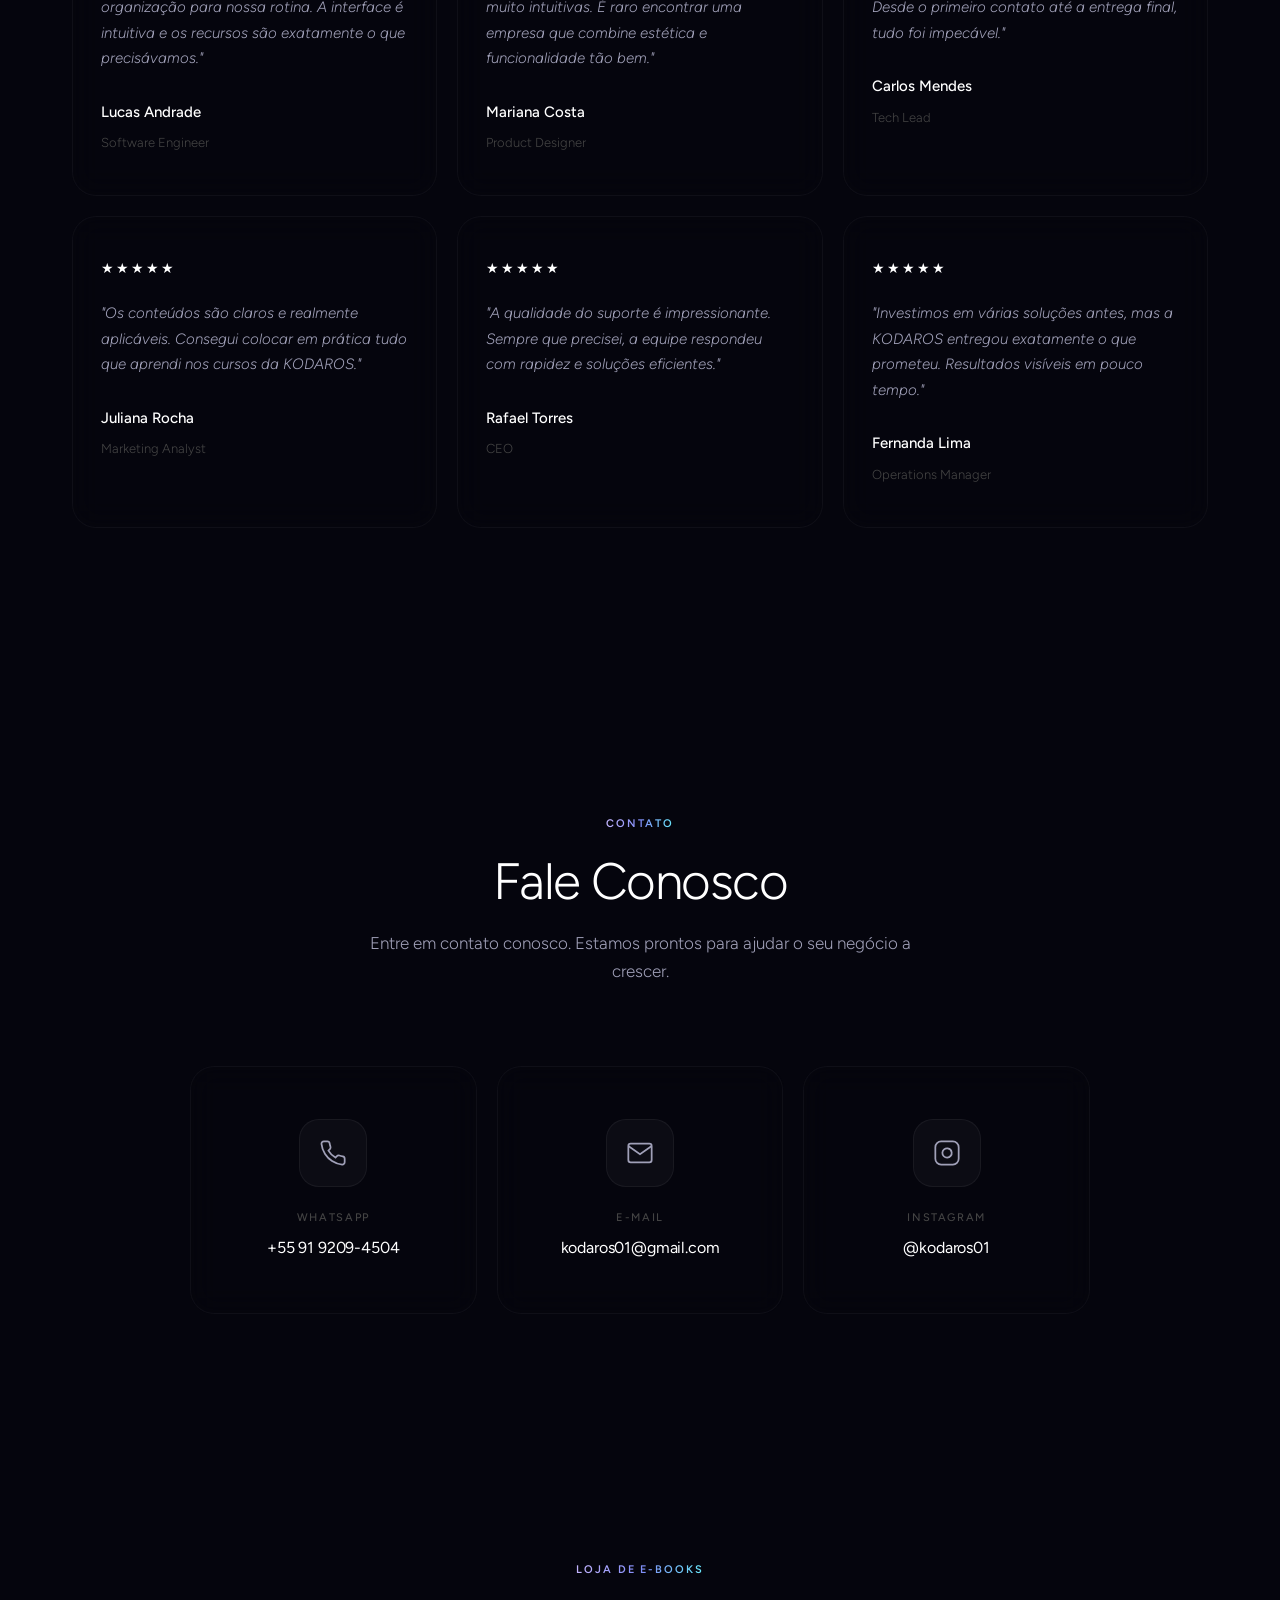
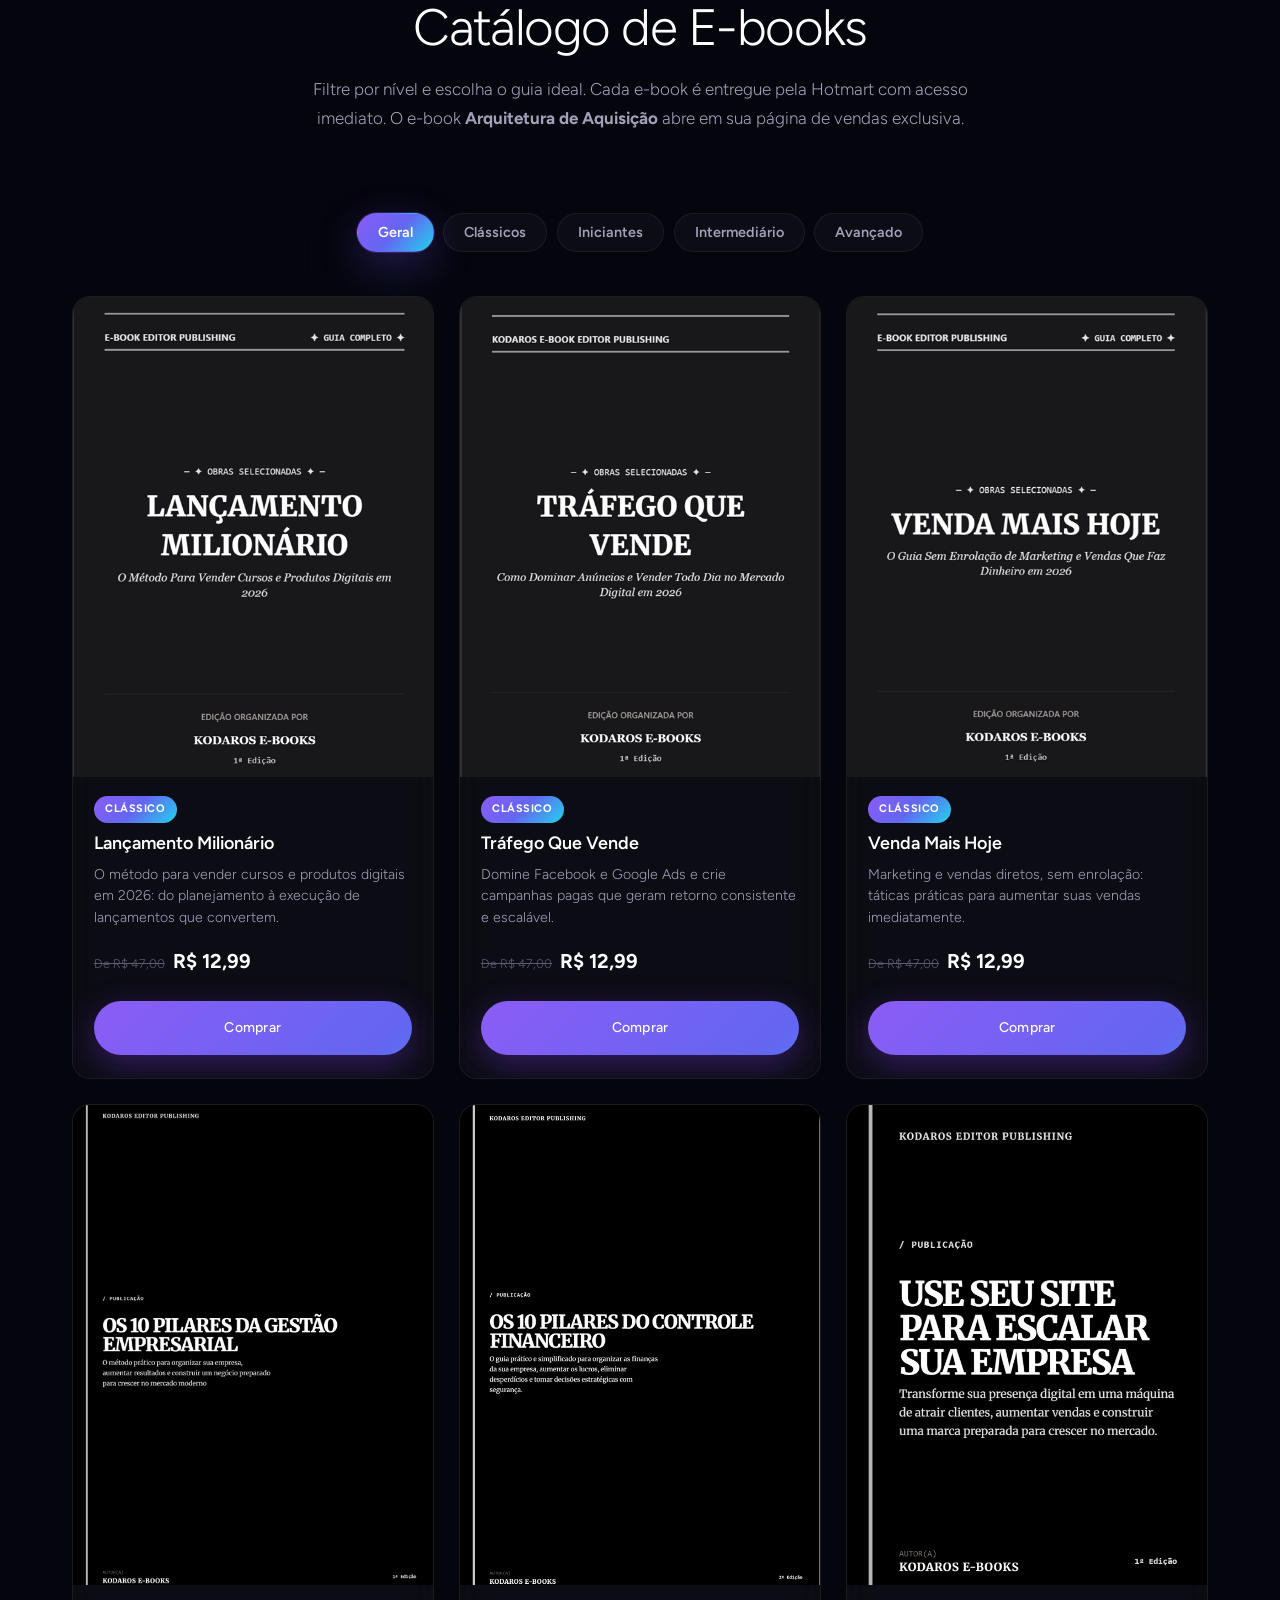
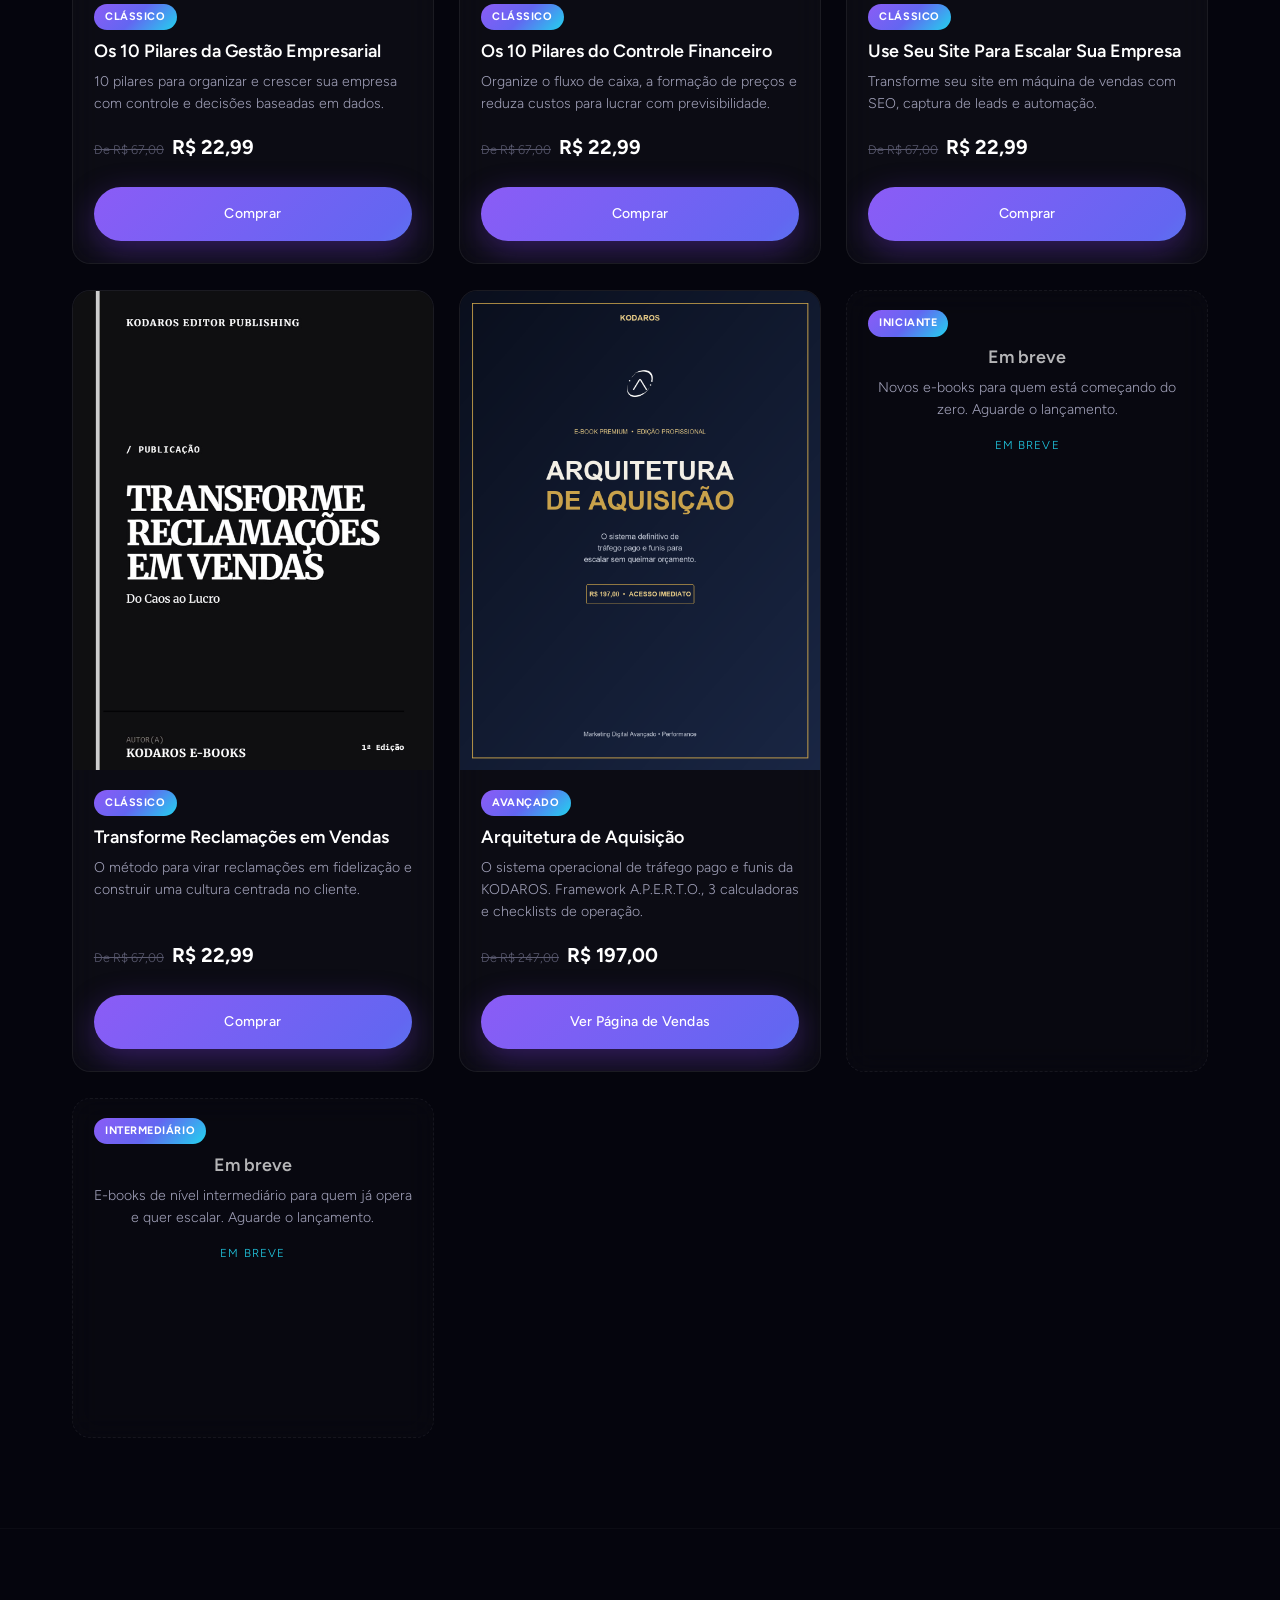
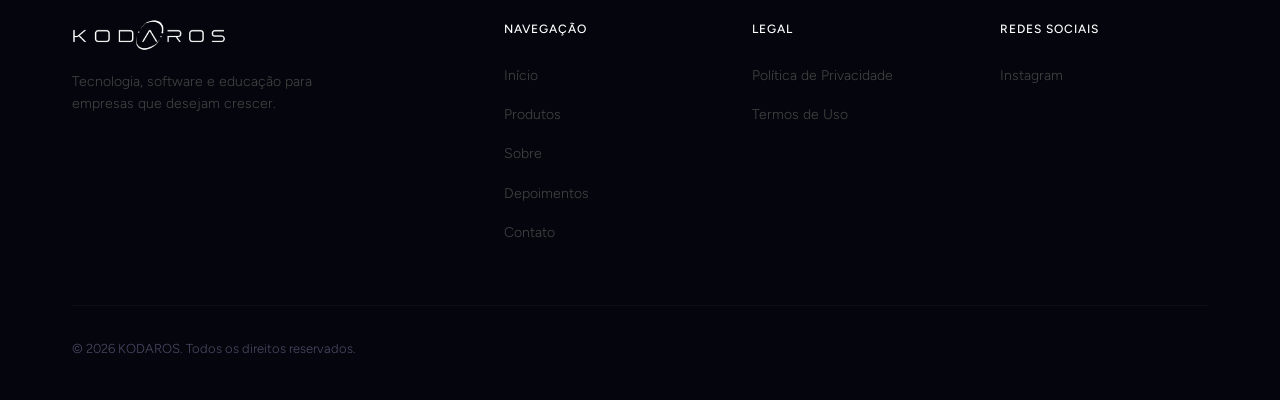
==== commit 58a6203f: "Integra catalogo de e-books no site principal: aba E-books com filtro de classes (classicos/iniciant" ====
--- a/index.html
+++ b/index.html
@@ -34,6 +34,7 @@
                 <li><a href="#sobre" class="nav-link">Sobre</a></li>
                 <li><a href="#depoimentos" class="nav-link">Depoimentos</a></li>
                 <li><a href="#contato" class="nav-link">Contato</a></li>
+                <li><a href="#ebooks" class="nav-link">E-books</a></li>
             </ul>
             <a href="#produtos" class="nav-cta">Conheça a KODAROS</a>
             <button class="nav-toggle" aria-label="Menu">
@@ -64,7 +65,7 @@
                         <span>Faça Nosso Quiz</span>
                         <svg width="16" height="16" viewBox="0 0 24 24" fill="none" stroke="currentColor" stroke-width="2"><path d="M5 12h14M12 5l7 7-7 7"/></svg>
                     </a>
-                    <a href="https://kelvinoliveiracode.github.io/Kodaros-E-Books/" target="_blank" rel="noopener" class="btn btn-secondary">
+                    <a href="#ebooks" class="btn btn-secondary">
                         <span>Explorar E-books</span>
                         <svg width="16" height="16" viewBox="0 0 24 24" fill="none" stroke="currentColor" stroke-width="2"><path d="M7 17L17 7M17 7H7M17 7V17"/></svg>
                     </a>
@@ -175,8 +176,8 @@
                     <span class="product-status status-live">Disponível</span>
                     <h3 class="product-title">E-books</h3>
                     <p class="product-desc">Acesse nossa loja completa de e-books com conteúdos exclusivos em tecnologia, marketing digital e desenvolvimento pessoal.</p>
-                    <a href="https://kelvinoliveiracode.github.io/Kodaros-E-Books/" target="_blank" rel="noopener" class="btn btn-primary">
-                        <span>Ir para o site de E-books</span>
+                    <a href="#ebooks" class="btn btn-primary">
+                        <span>Ver catálogo de E-books</span>
                         <svg width="16" height="16" viewBox="0 0 24 24" fill="none" stroke="currentColor" stroke-width="2"><path d="M7 17L17 7M17 7H7M17 7V17"/></svg>
                     </a>
                 </article>
@@ -350,6 +351,143 @@
                         <span class="channel-value">@kodaros01</span>
                     </div>
                 </a>
+            </div>
+        </div>
+    </section>
+
+    <!-- E-BOOKS CATÁLOGO (integrado ao site principal) -->
+    <section class="ebooks" id="ebooks">
+        <div class="container">
+            <div class="section-header">
+                <span class="section-label">Loja de E-books</span>
+                <h2 class="section-title">Catálogo de E-books</h2>
+                <p class="section-desc">Filtre por nível e escolha o guia ideal. Cada e-book é entregue pela Hotmart com acesso imediato. O e-book <strong>Arquitetura de Aquisição</strong> abre em sua página de vendas exclusiva.</p>
+            </div>
+
+            <div class="ebook-filter" id="ebook-filter">
+                <button class="ebook-filter-btn active" data-filter="all">Geral</button>
+                <button class="ebook-filter-btn" data-filter="classicos">Clássicos</button>
+                <button class="ebook-filter-btn" data-filter="iniciantes">Iniciantes</button>
+                <button class="ebook-filter-btn" data-filter="intermediario">Intermediário</button>
+                <button class="ebook-filter-btn" data-filter="avancado">Avançado</button>
+            </div>
+
+            <div class="ebooks-grid">
+                <!-- Clássico 1 -->
+                <article class="ebook-card" data-class="classicos">
+                    <div class="ebook-cover"><img src="livro3.png" alt="Lançamento Milionário"></div>
+                    <div class="ebook-body">
+                        <span class="ebook-badge">Clássico</span>
+                        <h3 class="ebook-title">Lançamento Milionário</h3>
+                        <p class="ebook-desc">O método para vender cursos e produtos digitais em 2026: do planejamento à execução de lançamentos que convertem.</p>
+                        <div class="ebook-price"><span class="old">De R$ 47,00</span><span class="now">R$ 12,99</span></div>
+                        <a href="https://pay.hotmart.com/R106895415M" target="_blank" rel="noopener" class="btn btn-primary ebook-cta">Comprar</a>
+                    </div>
+                </article>
+
+                <!-- Clássico 2 -->
+                <article class="ebook-card" data-class="classicos">
+                    <div class="ebook-cover"><img src="livro1.png" alt="Tráfego Que Vende"></div>
+                    <div class="ebook-body">
+                        <span class="ebook-badge">Clássico</span>
+                        <h3 class="ebook-title">Tráfego Que Vende</h3>
+                        <p class="ebook-desc">Domine Facebook e Google Ads e crie campanhas pagas que geram retorno consistente e escalável.</p>
+                        <div class="ebook-price"><span class="old">De R$ 47,00</span><span class="now">R$ 12,99</span></div>
+                        <a href="https://pay.hotmart.com/D106894870O" target="_blank" rel="noopener" class="btn btn-primary ebook-cta">Comprar</a>
+                    </div>
+                </article>
+
+                <!-- Clássico 3 -->
+                <article class="ebook-card" data-class="classicos">
+                    <div class="ebook-cover"><img src="livro2.png" alt="Venda Mais Hoje"></div>
+                    <div class="ebook-body">
+                        <span class="ebook-badge">Clássico</span>
+                        <h3 class="ebook-title">Venda Mais Hoje</h3>
+                        <p class="ebook-desc">Marketing e vendas diretos, sem enrolação: táticas práticas para aumentar suas vendas imediatamente.</p>
+                        <div class="ebook-price"><span class="old">De R$ 47,00</span><span class="now">R$ 12,99</span></div>
+                        <a href="https://pay.hotmart.com/R106895345D" target="_blank" rel="noopener" class="btn btn-primary ebook-cta">Comprar</a>
+                    </div>
+                </article>
+
+                <!-- Clássico 4 -->
+                <article class="ebook-card" data-class="classicos">
+                    <div class="ebook-cover"><img src="livro os 10 pilares da gestão empresarial.png" alt="Os 10 Pilares da Gestão Empresarial"></div>
+                    <div class="ebook-body">
+                        <span class="ebook-badge">Clássico</span>
+                        <h3 class="ebook-title">Os 10 Pilares da Gestão Empresarial</h3>
+                        <p class="ebook-desc">10 pilares para organizar e crescer sua empresa com controle e decisões baseadas em dados.</p>
+                        <div class="ebook-price"><span class="old">De R$ 67,00</span><span class="now">R$ 22,99</span></div>
+                        <a href="https://pay.hotmart.com/S107016677T" target="_blank" rel="noopener" class="btn btn-primary ebook-cta">Comprar</a>
+                    </div>
+                </article>
+
+                <!-- Clássico 5 -->
+                <article class="ebook-card" data-class="classicos">
+                    <div class="ebook-cover"><img src="livro os 10 pilares do controle financeiro.png" alt="Os 10 Pilares do Controle Financeiro"></div>
+                    <div class="ebook-body">
+                        <span class="ebook-badge">Clássico</span>
+                        <h3 class="ebook-title">Os 10 Pilares do Controle Financeiro</h3>
+                        <p class="ebook-desc">Organize o fluxo de caixa, a formação de preços e reduza custos para lucrar com previsibilidade.</p>
+                        <div class="ebook-price"><span class="old">De R$ 67,00</span><span class="now">R$ 22,99</span></div>
+                        <a href="https://pay.hotmart.com/E107016796K" target="_blank" rel="noopener" class="btn btn-primary ebook-cta">Comprar</a>
+                    </div>
+                </article>
+
+                <!-- Clássico 6 -->
+                <article class="ebook-card" data-class="classicos">
+                    <div class="ebook-cover"><img src="livro use seu site para escalar sua empresa.png" alt="Use Seu Site Para Escalar Sua Empresa"></div>
+                    <div class="ebook-body">
+                        <span class="ebook-badge">Clássico</span>
+                        <h3 class="ebook-title">Use Seu Site Para Escalar Sua Empresa</h3>
+                        <p class="ebook-desc">Transforme seu site em máquina de vendas com SEO, captura de leads e automação.</p>
+                        <div class="ebook-price"><span class="old">De R$ 67,00</span><span class="now">R$ 22,99</span></div>
+                        <a href="https://pay.hotmart.com/Y107016734X" target="_blank" rel="noopener" class="btn btn-primary ebook-cta">Comprar</a>
+                    </div>
+                </article>
+
+                <!-- Clássico 7 -->
+                <article class="ebook-card" data-class="classicos">
+                    <div class="ebook-cover"><img src="livro transforme reclamações em vendas.png" alt="Transforme Reclamações em Vendas"></div>
+                    <div class="ebook-body">
+                        <span class="ebook-badge">Clássico</span>
+                        <h3 class="ebook-title">Transforme Reclamações em Vendas</h3>
+                        <p class="ebook-desc">O método para virar reclamações em fidelização e construir uma cultura centrada no cliente.</p>
+                        <div class="ebook-price"><span class="old">De R$ 67,00</span><span class="now">R$ 22,99</span></div>
+                        <a href="https://pay.hotmart.com/G107016779V" target="_blank" rel="noopener" class="btn btn-primary ebook-cta">Comprar</a>
+                    </div>
+                </article>
+
+                <!-- Avançado: Arquitetura de Aquisição (redireciona para pagina de vendas separada) -->
+                <article class="ebook-card" data-class="avancado">
+                    <div class="ebook-cover"><img src="arquitetura-capa.png" alt="Arquitetura de Aquisição"></div>
+                    <div class="ebook-body">
+                        <span class="ebook-badge">Avançado</span>
+                        <h3 class="ebook-title">Arquitetura de Aquisição</h3>
+                        <p class="ebook-desc">O sistema operacional de tráfego pago e funis da KODAROS. Framework A.P.E.R.T.O., 3 calculadoras e checklists de operação.</p>
+                        <div class="ebook-price"><span class="old">De R$ 247,00</span><span class="now">R$ 197,00</span></div>
+                        <a href="https://kelvinoliveiracode.github.io/site-Arquitetura-de-Aquisicao/" target="_blank" rel="noopener" class="btn btn-primary ebook-cta">Ver Página de Vendas</a>
+                    </div>
+                </article>
+
+                <!-- Placeholder: Iniciante -->
+                <article class="ebook-card placeholder" data-class="iniciantes">
+                    <div class="ebook-body" style="align-items:center;">
+                        <span class="ebook-badge">Iniciante</span>
+                        <h3 class="ebook-title">Em breve</h3>
+                        <p class="ebook-desc">Novos e-books para quem está começando do zero. Aguarde o lançamento.</p>
+                        <span class="ebook-soon">Em breve</span>
+                    </div>
+                </article>
+
+                <!-- Placeholder: Intermediário -->
+                <article class="ebook-card placeholder" data-class="intermediario">
+                    <div class="ebook-body" style="align-items:center;">
+                        <span class="ebook-badge">Intermediário</span>
+                        <h3 class="ebook-title">Em breve</h3>
+                        <p class="ebook-desc">E-books de nível intermediário para quem já opera e quer escalar. Aguarde o lançamento.</p>
+                        <span class="ebook-soon">Em breve</span>
+                    </div>
+                </article>
             </div>
         </div>
     </section>
--- a/style.css
+++ b/style.css
@@ -1833,4 +1833,84 @@
     .quiz-cta {
         margin-right: 0;
     }
+}
+
+/* ========================================
+   SEÇÃO E-BOOKS (catálogo integrado ao site principal)
+   ======================================== */
+.ebooks {
+    position: relative;
+    z-index: 1;
+    padding: 100px 0 90px;
+}
+.ebooks .section-header { text-align: center; }
+.ebooks .section-desc { max-width: 660px; margin: 0 auto; }
+
+.ebook-filter {
+    display: flex; flex-wrap: wrap; gap: 0.6rem; justify-content: center;
+    margin: 1.8rem auto 2.8rem; max-width: 920px;
+}
+.ebook-filter-btn {
+    font-family: var(--font-body);
+    font-size: 0.9rem; font-weight: 600;
+    color: var(--color-text-muted);
+    background: rgba(255, 255, 255, 0.03);
+    border: 1px solid var(--color-border);
+    padding: 0.6rem 1.25rem; border-radius: 999px;
+    cursor: pointer; transition: all var(--transition-normal);
+}
+.ebook-filter-btn:hover { color: #fff; border-color: var(--color-accent-soft); transform: translateY(-2px); }
+.ebook-filter-btn.active {
+    color: #fff; border-color: transparent;
+    background: var(--gradient-primary);
+    box-shadow: var(--glow-primary);
+}
+
+.ebooks-grid {
+    display: grid;
+    grid-template-columns: repeat(auto-fill, minmax(270px, 1fr));
+    gap: 1.6rem; max-width: 1200px; margin: 0 auto;
+}
+.ebook-card {
+    position: relative; display: flex; flex-direction: column;
+    background: rgba(255, 255, 255, 0.03);
+    border: 1px solid var(--color-border);
+    border-radius: 18px; overflow: hidden;
+    backdrop-filter: var(--blur-card);
+    transition: transform var(--transition-normal), border-color var(--transition-normal), box-shadow var(--transition-normal);
+}
+.ebook-card:hover {
+    transform: translateY(-6px);
+    border-color: var(--color-accent-soft);
+    box-shadow: var(--glow-primary);
+}
+.ebook-cover { aspect-ratio: 3 / 4; overflow: hidden; background: rgba(255, 255, 255, 0.04); }
+.ebook-cover img { width: 100%; height: 100%; object-fit: cover; }
+.ebook-body { padding: 1.2rem 1.3rem 1.4rem; display: flex; flex-direction: column; gap: 0.55rem; flex: 1; }
+.ebook-badge {
+    align-self: flex-start; font-size: 0.68rem; font-weight: 700;
+    letter-spacing: 0.05em; text-transform: uppercase; color: #fff;
+    background: var(--gradient-primary); padding: 0.25rem 0.7rem; border-radius: 999px;
+}
+.ebook-title { font-size: 1.12rem; font-weight: 600; line-height: 1.3; }
+.ebook-desc { font-size: 0.88rem; color: var(--color-text-muted); line-height: 1.55; }
+.ebook-price { margin-top: auto; display: flex; align-items: baseline; gap: 0.5rem; padding-top: 0.4rem; }
+.ebook-price .old { font-size: 0.78rem; color: var(--color-text-dim); text-decoration: line-through; }
+.ebook-price .now { font-size: 1.25rem; font-weight: 700; color: #fff; }
+.ebook-cta { margin-top: 0.9rem; width: 100%; justify-content: center; }
+.ebook-card.placeholder {
+    align-items: center; justify-content: center; text-align: center;
+    min-height: 340px; border-style: dashed; background: rgba(255, 255, 255, 0.015);
+}
+.ebook-card.placeholder .ebook-body { align-items: center; }
+.ebook-card.placeholder .ebook-title { opacity: 0.7; }
+.ebook-soon {
+    font-size: 0.72rem; letter-spacing: 0.1em; text-transform: uppercase;
+    color: var(--color-accent-2); margin-top: 0.4rem;
+}
+.ebook-card.hide { display: none; }
+
+@media (max-width: 768px) {
+    .ebooks { padding: 80px 0 64px; }
+    .ebooks-grid { grid-template-columns: 1fr; }
 }
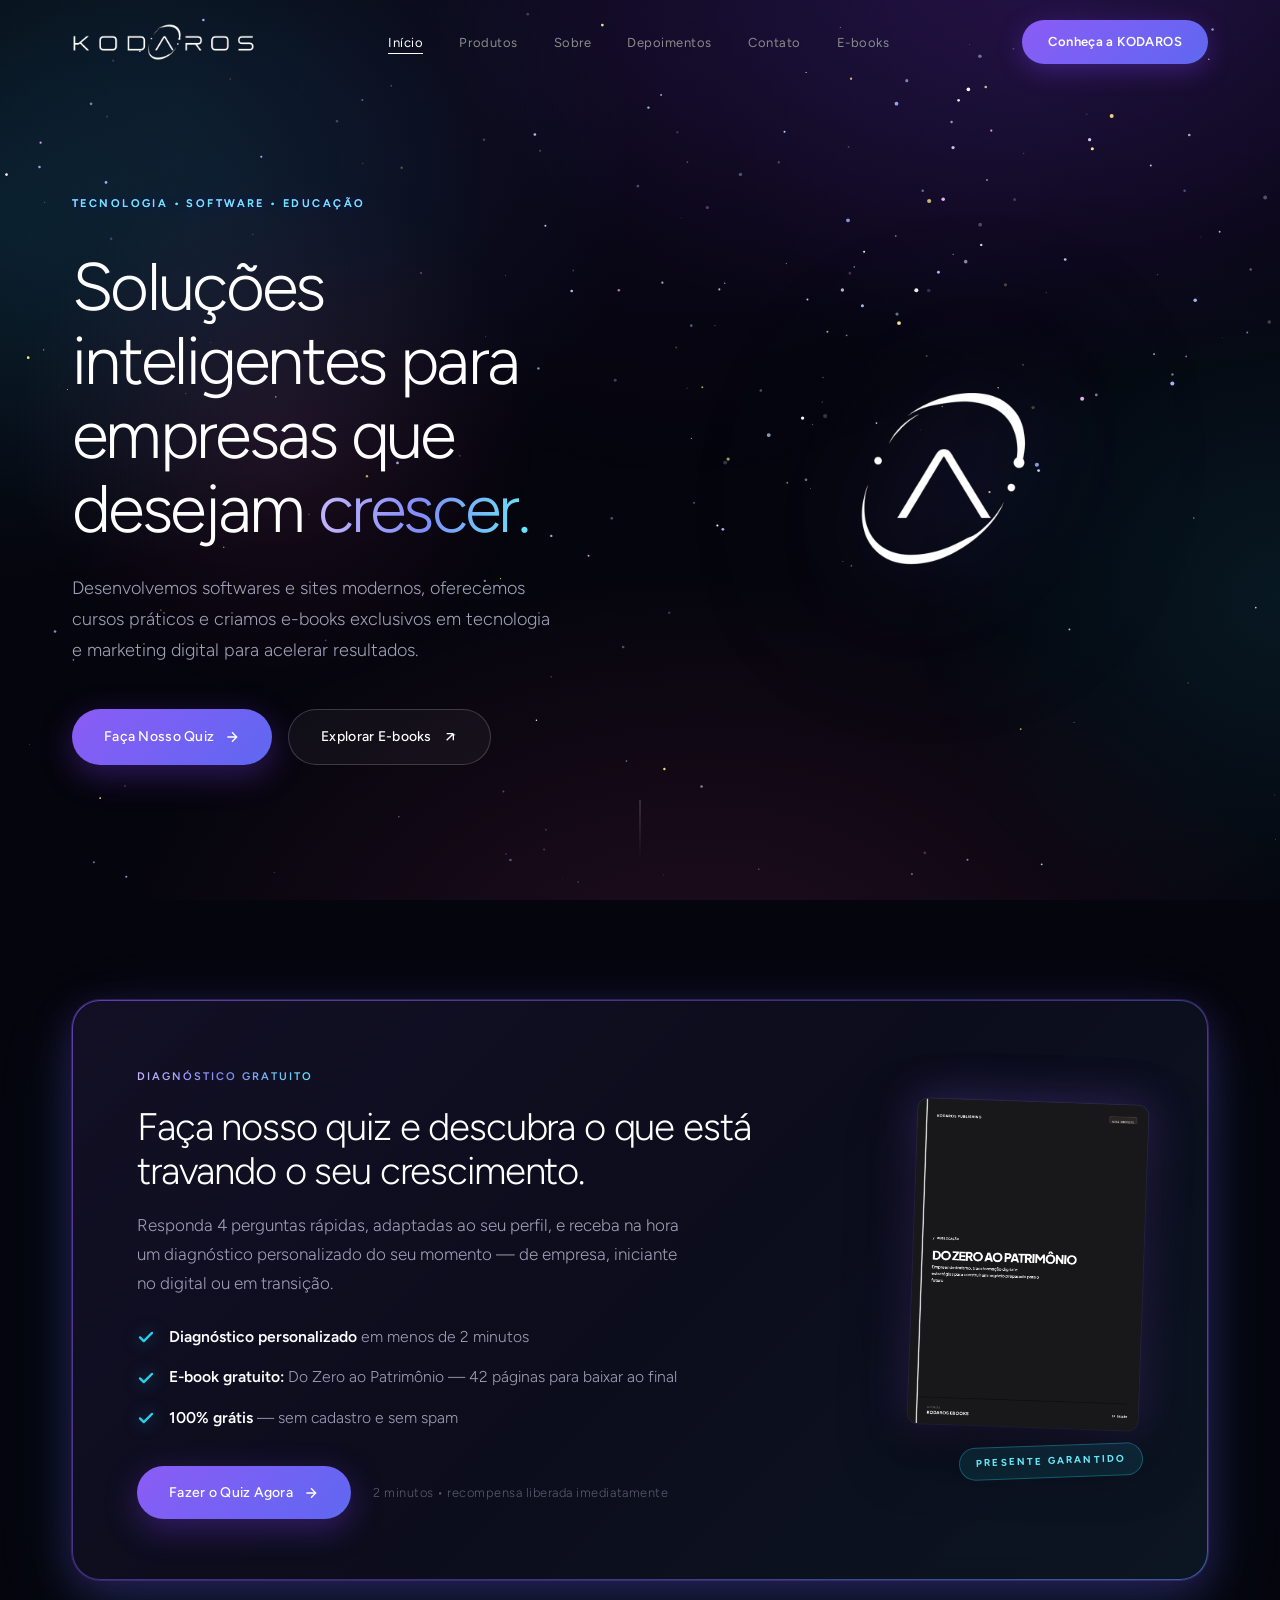
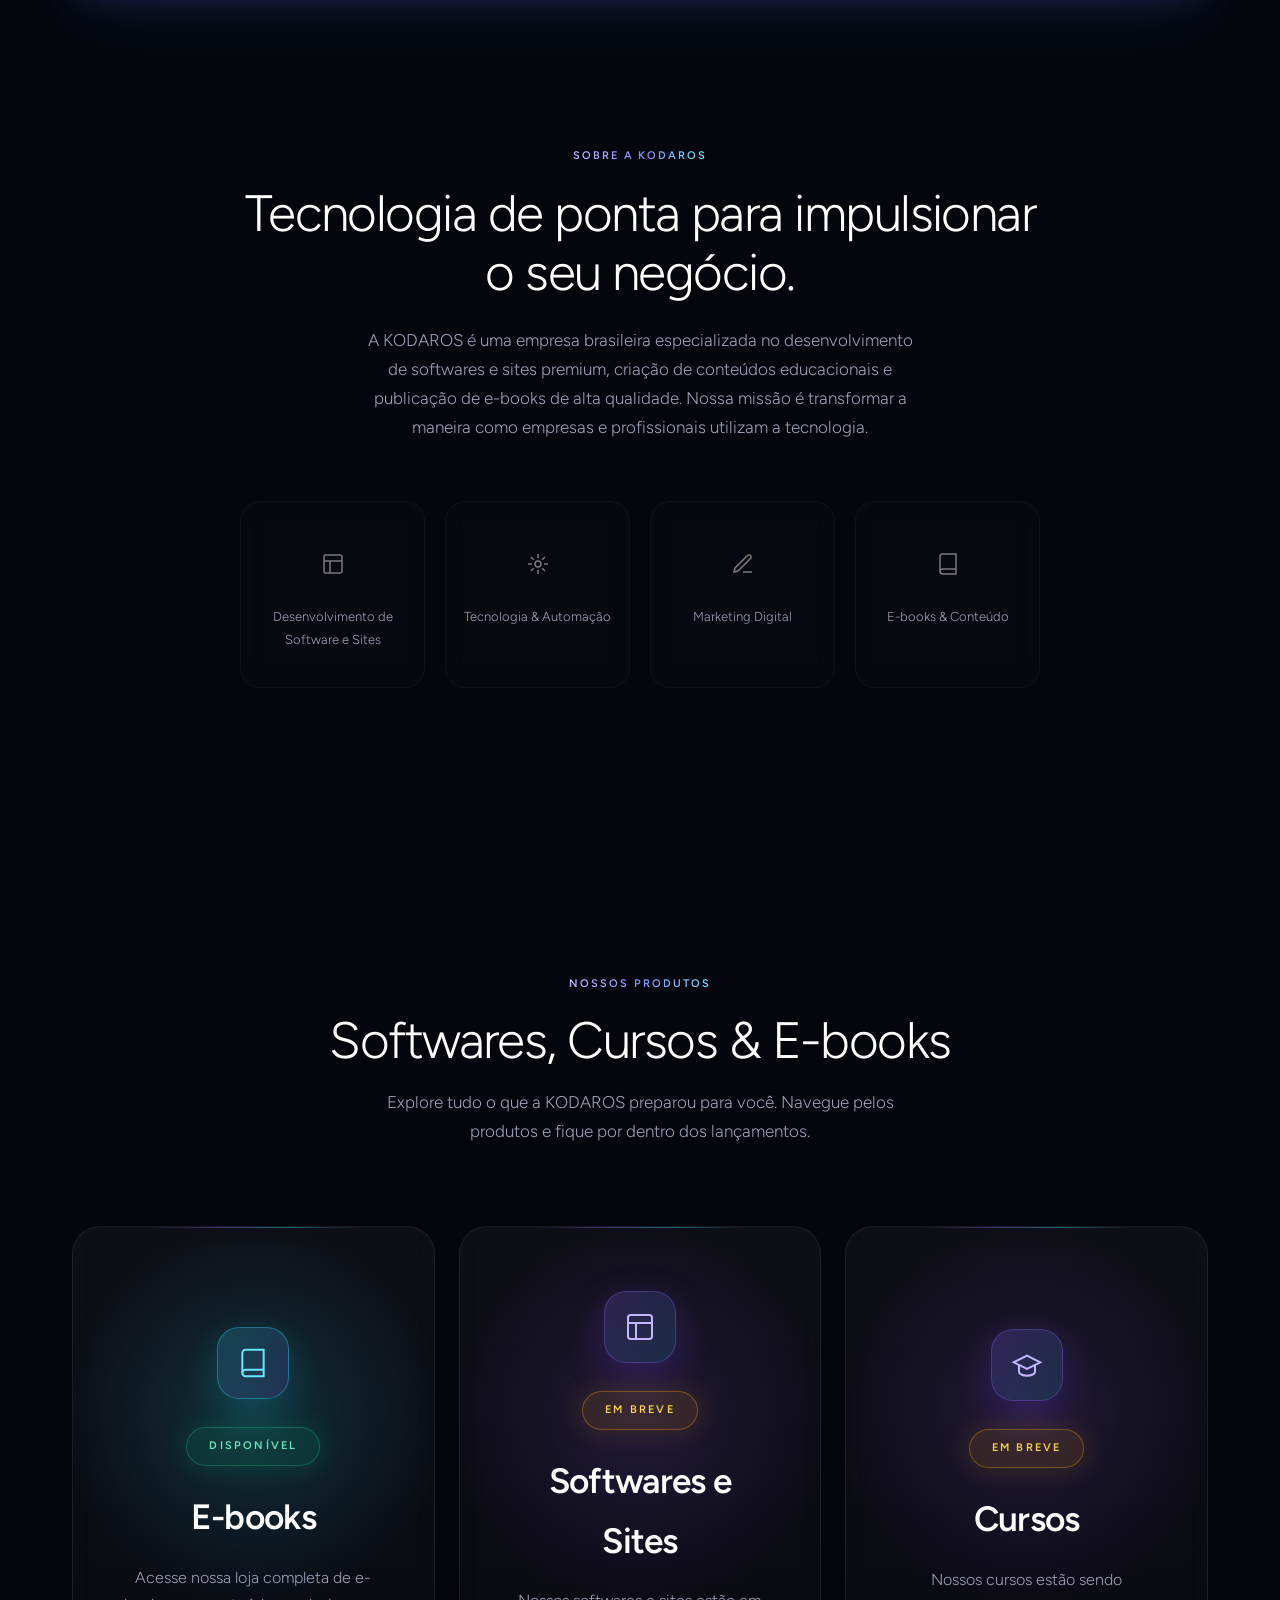
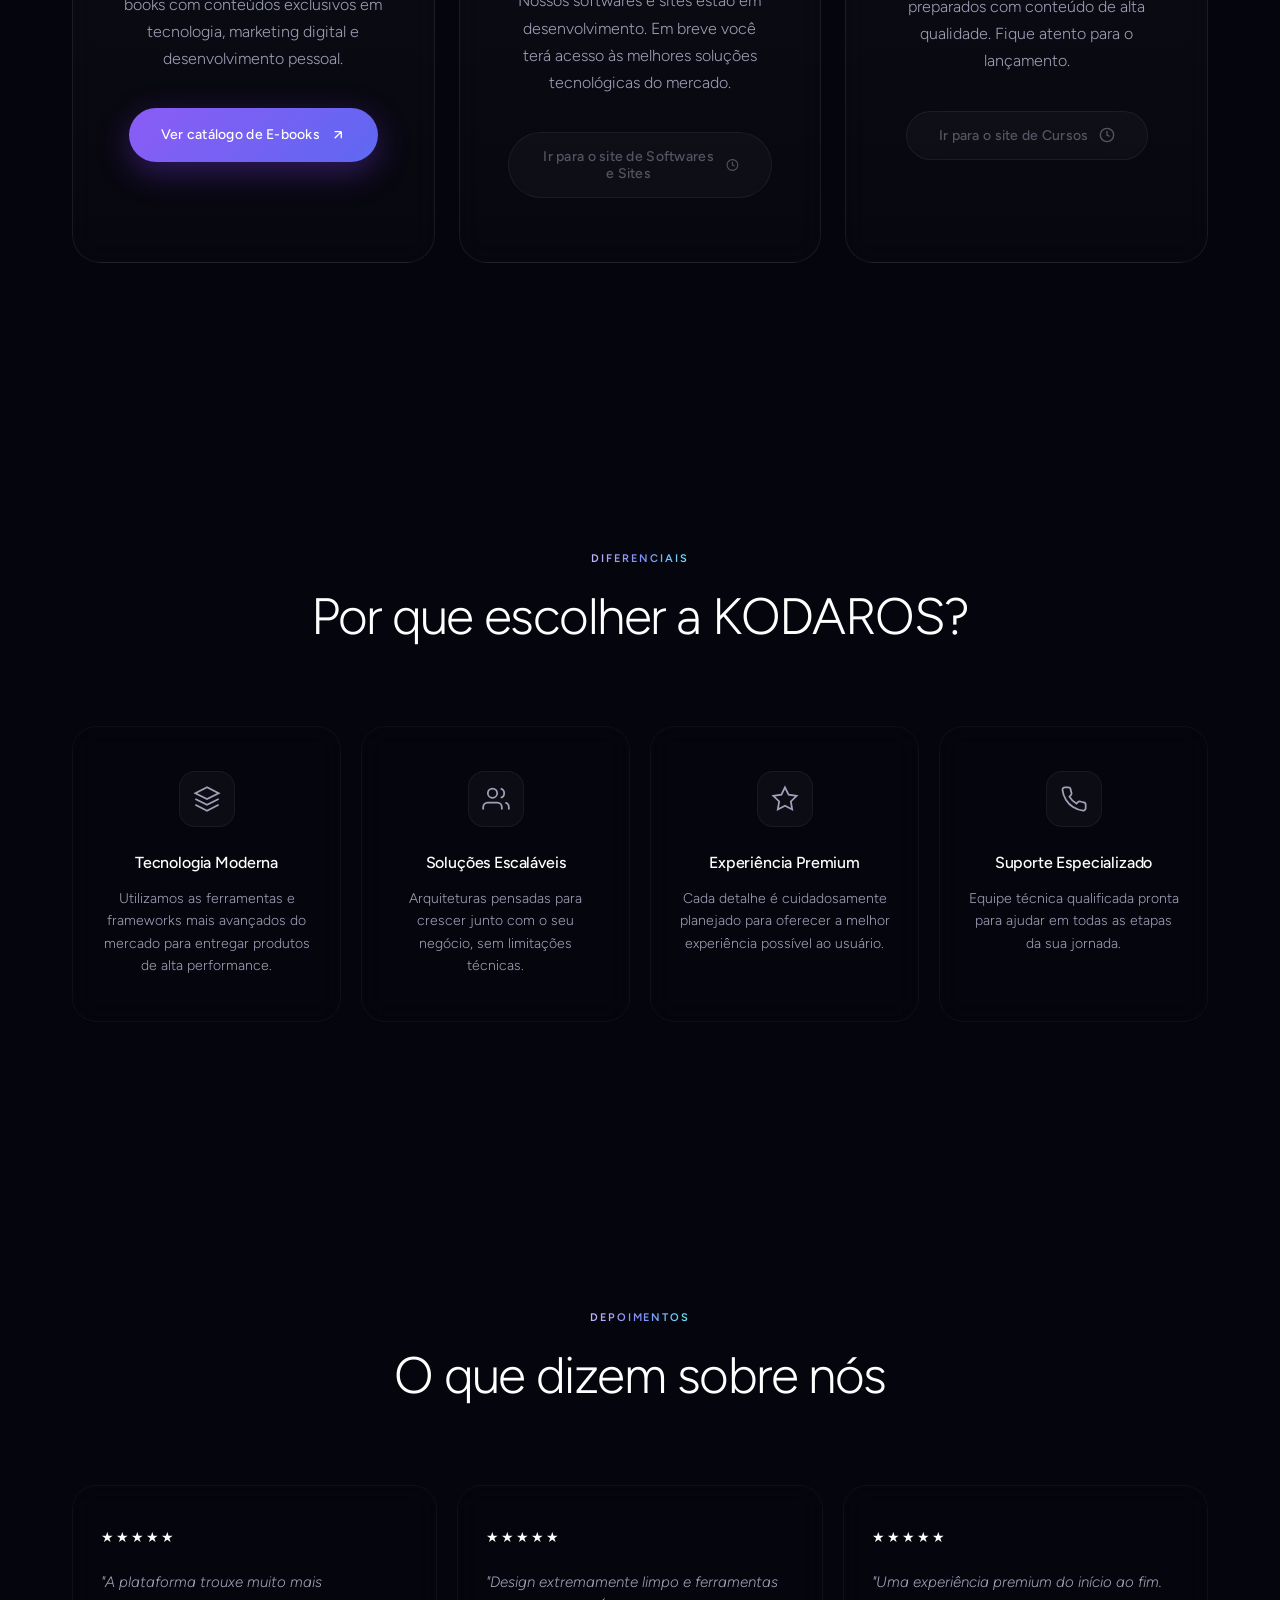
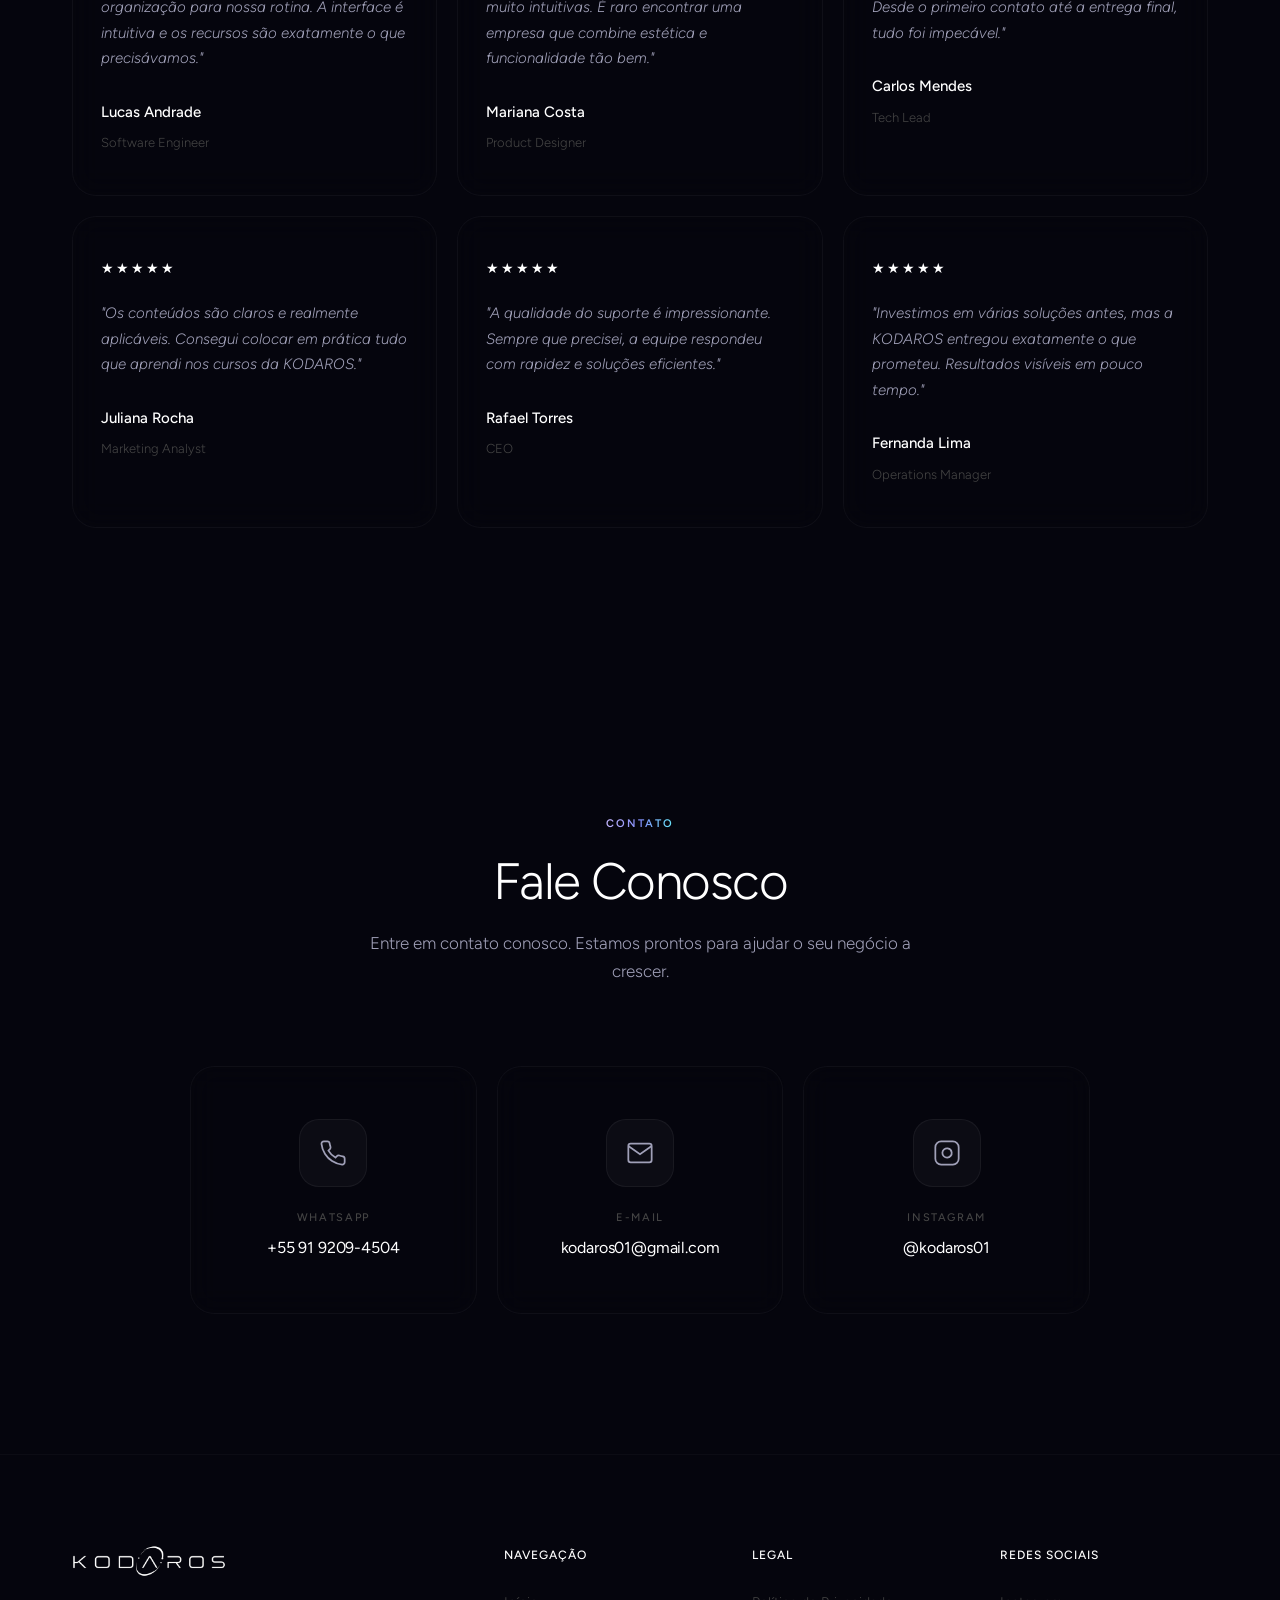
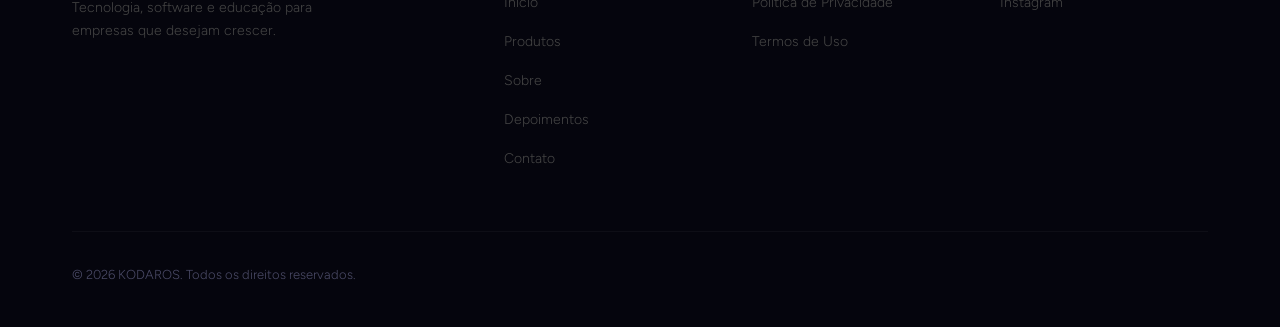
==== commit a4315dff: "Converte catalogo de e-books em modal que abre ao clicar (nao ocupa a pagina)" ====
--- a/index.html
+++ b/index.html
@@ -34,7 +34,7 @@
                 <li><a href="#sobre" class="nav-link">Sobre</a></li>
                 <li><a href="#depoimentos" class="nav-link">Depoimentos</a></li>
                 <li><a href="#contato" class="nav-link">Contato</a></li>
-                <li><a href="#ebooks" class="nav-link">E-books</a></li>
+                <li><a class="nav-link" data-ebooks-open>E-books</a></li>
             </ul>
             <a href="#produtos" class="nav-cta">Conheça a KODAROS</a>
             <button class="nav-toggle" aria-label="Menu">
@@ -65,7 +65,7 @@
                         <span>Faça Nosso Quiz</span>
                         <svg width="16" height="16" viewBox="0 0 24 24" fill="none" stroke="currentColor" stroke-width="2"><path d="M5 12h14M12 5l7 7-7 7"/></svg>
                     </a>
-                    <a href="#ebooks" class="btn btn-secondary">
+                    <a class="btn btn-secondary" data-ebooks-open>
                         <span>Explorar E-books</span>
                         <svg width="16" height="16" viewBox="0 0 24 24" fill="none" stroke="currentColor" stroke-width="2"><path d="M7 17L17 7M17 7H7M17 7V17"/></svg>
                     </a>
@@ -176,7 +176,7 @@
                     <span class="product-status status-live">Disponível</span>
                     <h3 class="product-title">E-books</h3>
                     <p class="product-desc">Acesse nossa loja completa de e-books com conteúdos exclusivos em tecnologia, marketing digital e desenvolvimento pessoal.</p>
-                    <a href="#ebooks" class="btn btn-primary">
+                    <a class="btn btn-primary" data-ebooks-open>
                         <span>Ver catálogo de E-books</span>
                         <svg width="16" height="16" viewBox="0 0 24 24" fill="none" stroke="currentColor" stroke-width="2"><path d="M7 17L17 7M17 7H7M17 7V17"/></svg>
                     </a>
@@ -355,9 +355,12 @@
         </div>
     </section>
 
-    <!-- E-BOOKS CATÁLOGO (integrado ao site principal) -->
-    <section class="ebooks" id="ebooks">
-        <div class="container">
+    <!-- E-BOOKS CATÁLOGO (modal que abre ao clicar em "E-books") -->
+    <div class="ebooks-modal" id="ebooks-modal" aria-hidden="true">
+        <div class="ebooks-modal-backdrop" data-ebooks-close></div>
+        <div class="ebooks-modal-panel" role="dialog" aria-modal="true" aria-label="Catálogo de E-books">
+            <button class="ebooks-modal-close" data-ebooks-close aria-label="Fechar catálogo">×</button>
+            <div class="container">
             <div class="section-header">
                 <span class="section-label">Loja de E-books</span>
                 <h2 class="section-title">Catálogo de E-books</h2>
@@ -490,7 +493,8 @@
                 </article>
             </div>
         </div>
-    </section>
+    </div>
+</div>
 
     <!-- FOOTER -->
     <footer class="footer">
--- a/style.css
+++ b/style.css
@@ -1838,13 +1838,47 @@
 /* ========================================
    SEÇÃO E-BOOKS (catálogo integrado ao site principal)
    ======================================== */
-.ebooks {
-    position: relative;
-    z-index: 1;
-    padding: 100px 0 90px;
-}
-.ebooks .section-header { text-align: center; }
-.ebooks .section-desc { max-width: 660px; margin: 0 auto; }
+/* Modal catálogo de e-books (abre ao clicar, nao ocupa a pagina) */
+.ebooks-modal {
+    position: fixed; inset: 0; z-index: 2000;
+    display: none; align-items: flex-start; justify-content: center;
+    padding: 48px 16px;
+}
+.ebooks-modal.open { display: flex; }
+.ebooks-modal-backdrop {
+    position: absolute; inset: 0;
+    background: rgba(3, 3, 10, 0.80);
+    backdrop-filter: blur(8px);
+    -webkit-backdrop-filter: blur(8px);
+}
+.ebooks-modal-panel {
+    position: relative; z-index: 1;
+    width: 100%; max-width: 1180px; max-height: 90vh;
+    overflow-y: auto;
+    background: rgba(10, 10, 22, 0.97);
+    border: 1px solid var(--color-border);
+    border-radius: 22px;
+    padding: 30px 28px 44px;
+    box-shadow: var(--glow-primary);
+    animation: ebookModalIn 0.35s var(--ease-out-expo);
+}
+@keyframes ebookModalIn {
+    from { opacity: 0; transform: translateY(18px) scale(0.98); }
+    to { opacity: 1; transform: none; }
+}
+.ebooks-modal-close {
+    position: absolute; top: 14px; right: 16px; z-index: 2;
+    width: 42px; height: 42px; border-radius: 50%;
+    background: rgba(255, 255, 255, 0.06);
+    border: 1px solid var(--color-border);
+    color: #fff; font-size: 1.6rem; line-height: 1; cursor: pointer;
+    transition: all var(--transition-normal);
+}
+.ebooks-modal-close:hover {
+    background: var(--color-accent); border-color: transparent; transform: rotate(90deg);
+}
+.ebooks-modal .section-header { text-align: center; }
+.ebooks-modal .section-desc { max-width: 660px; margin: 0 auto; }
 
 .ebook-filter {
     display: flex; flex-wrap: wrap; gap: 0.6rem; justify-content: center;
@@ -1911,6 +1945,7 @@
 .ebook-card.hide { display: none; }
 
 @media (max-width: 768px) {
-    .ebooks { padding: 80px 0 64px; }
+    .ebooks-modal { padding: 12px 6px; }
+    .ebooks-modal-panel { padding: 24px 14px 32px; border-radius: 18px; }
     .ebooks-grid { grid-template-columns: 1fr; }
 }
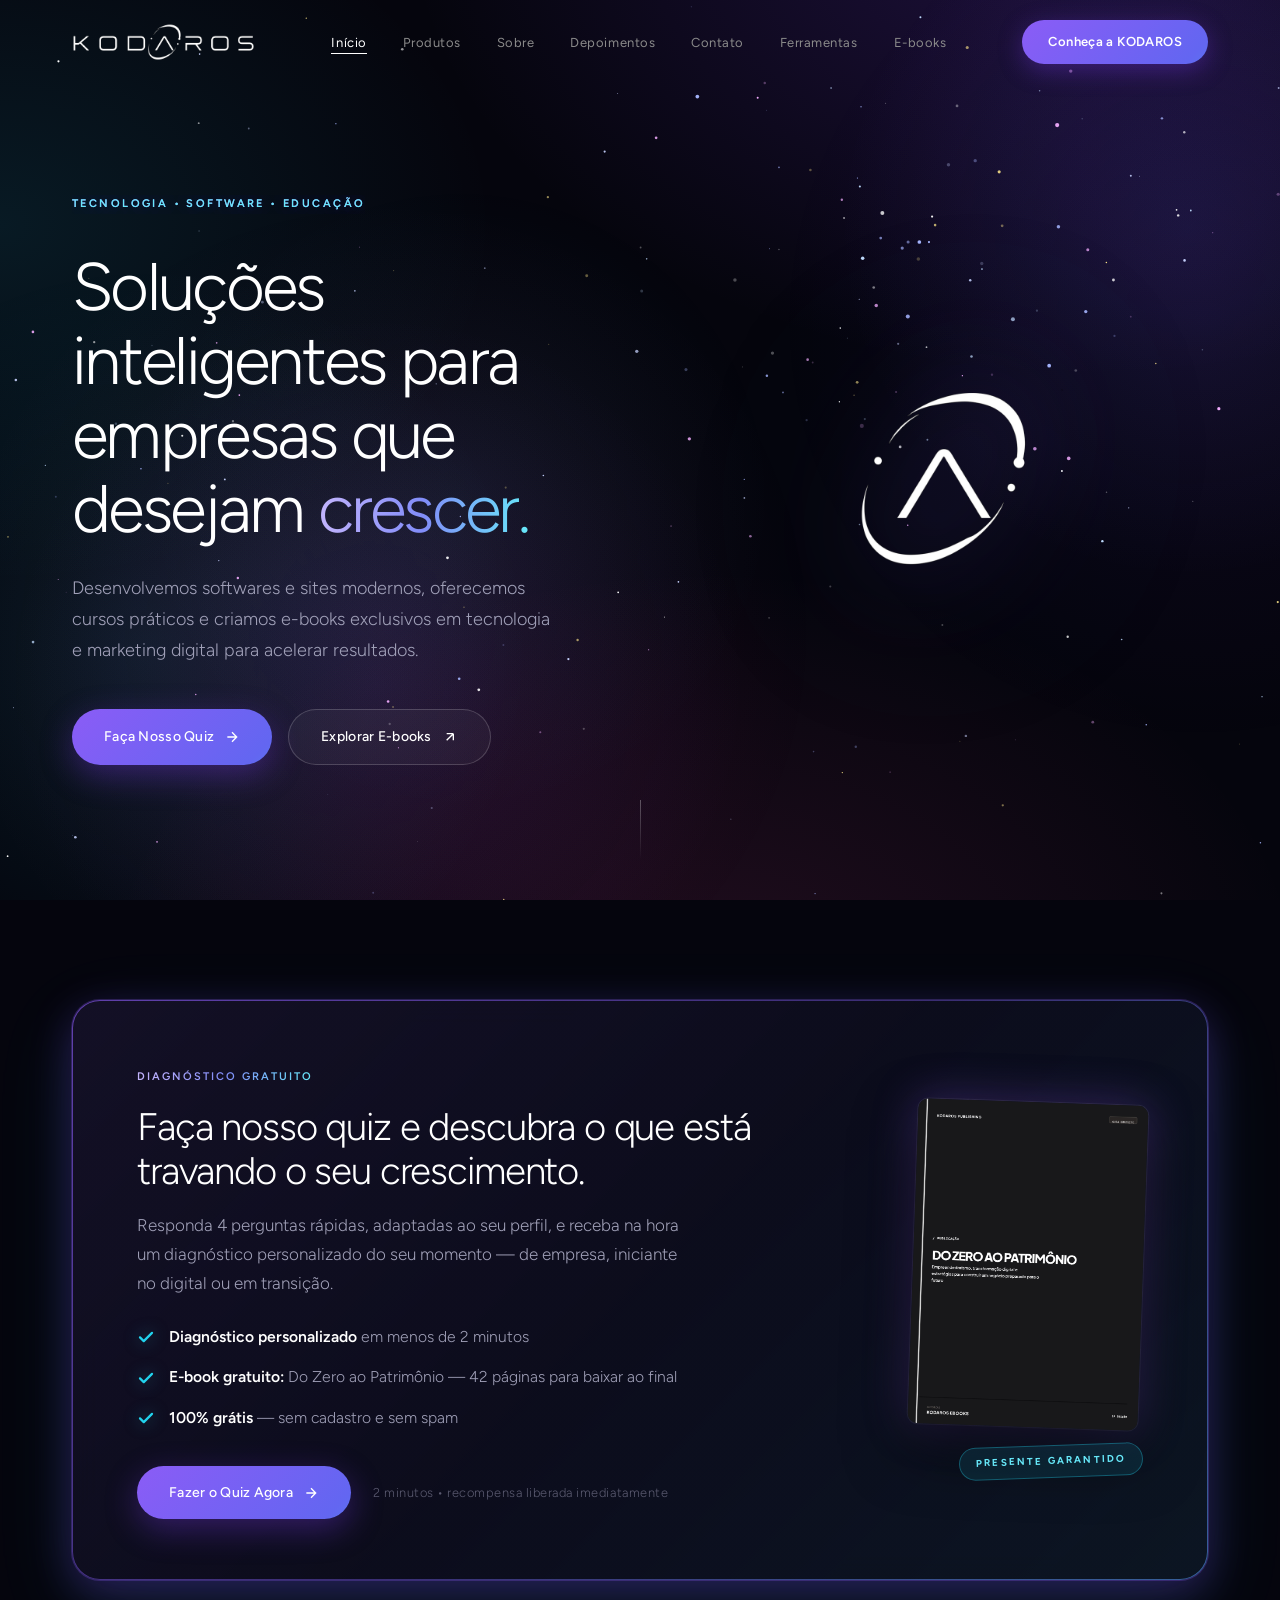
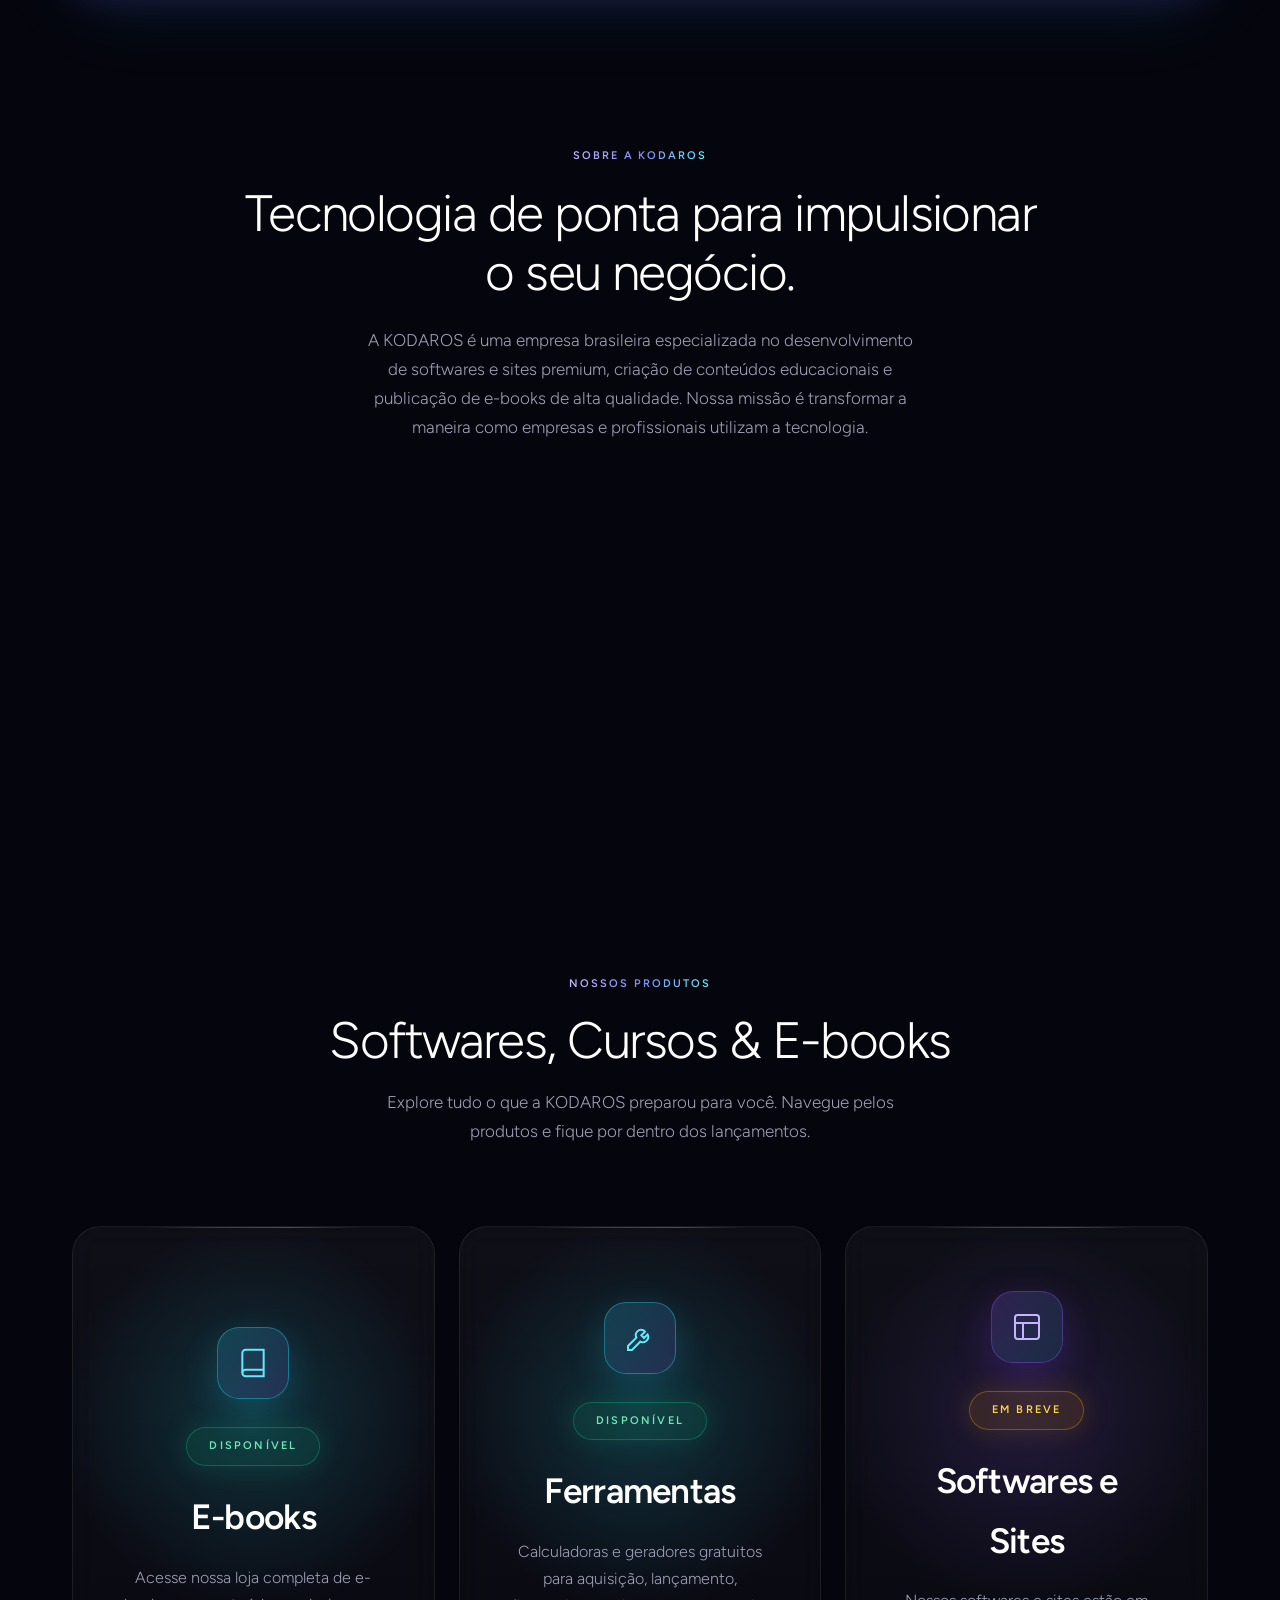
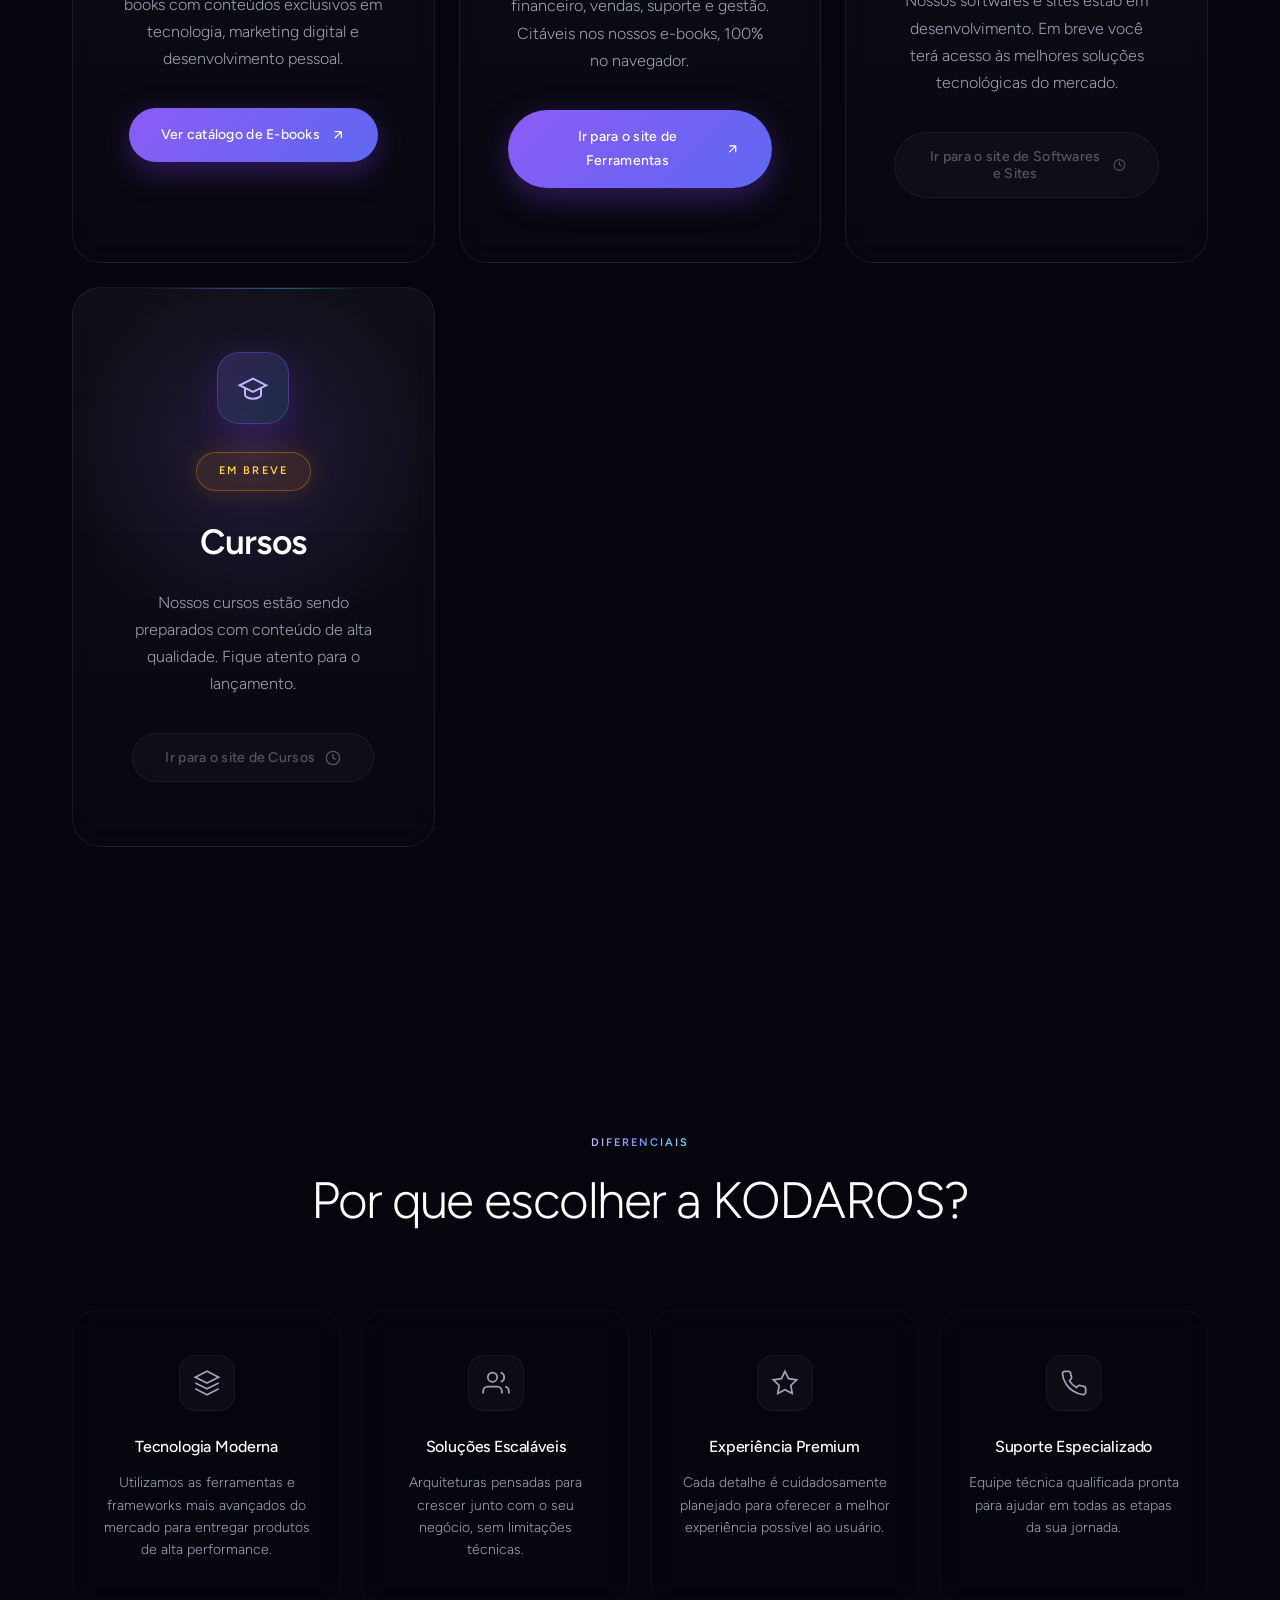
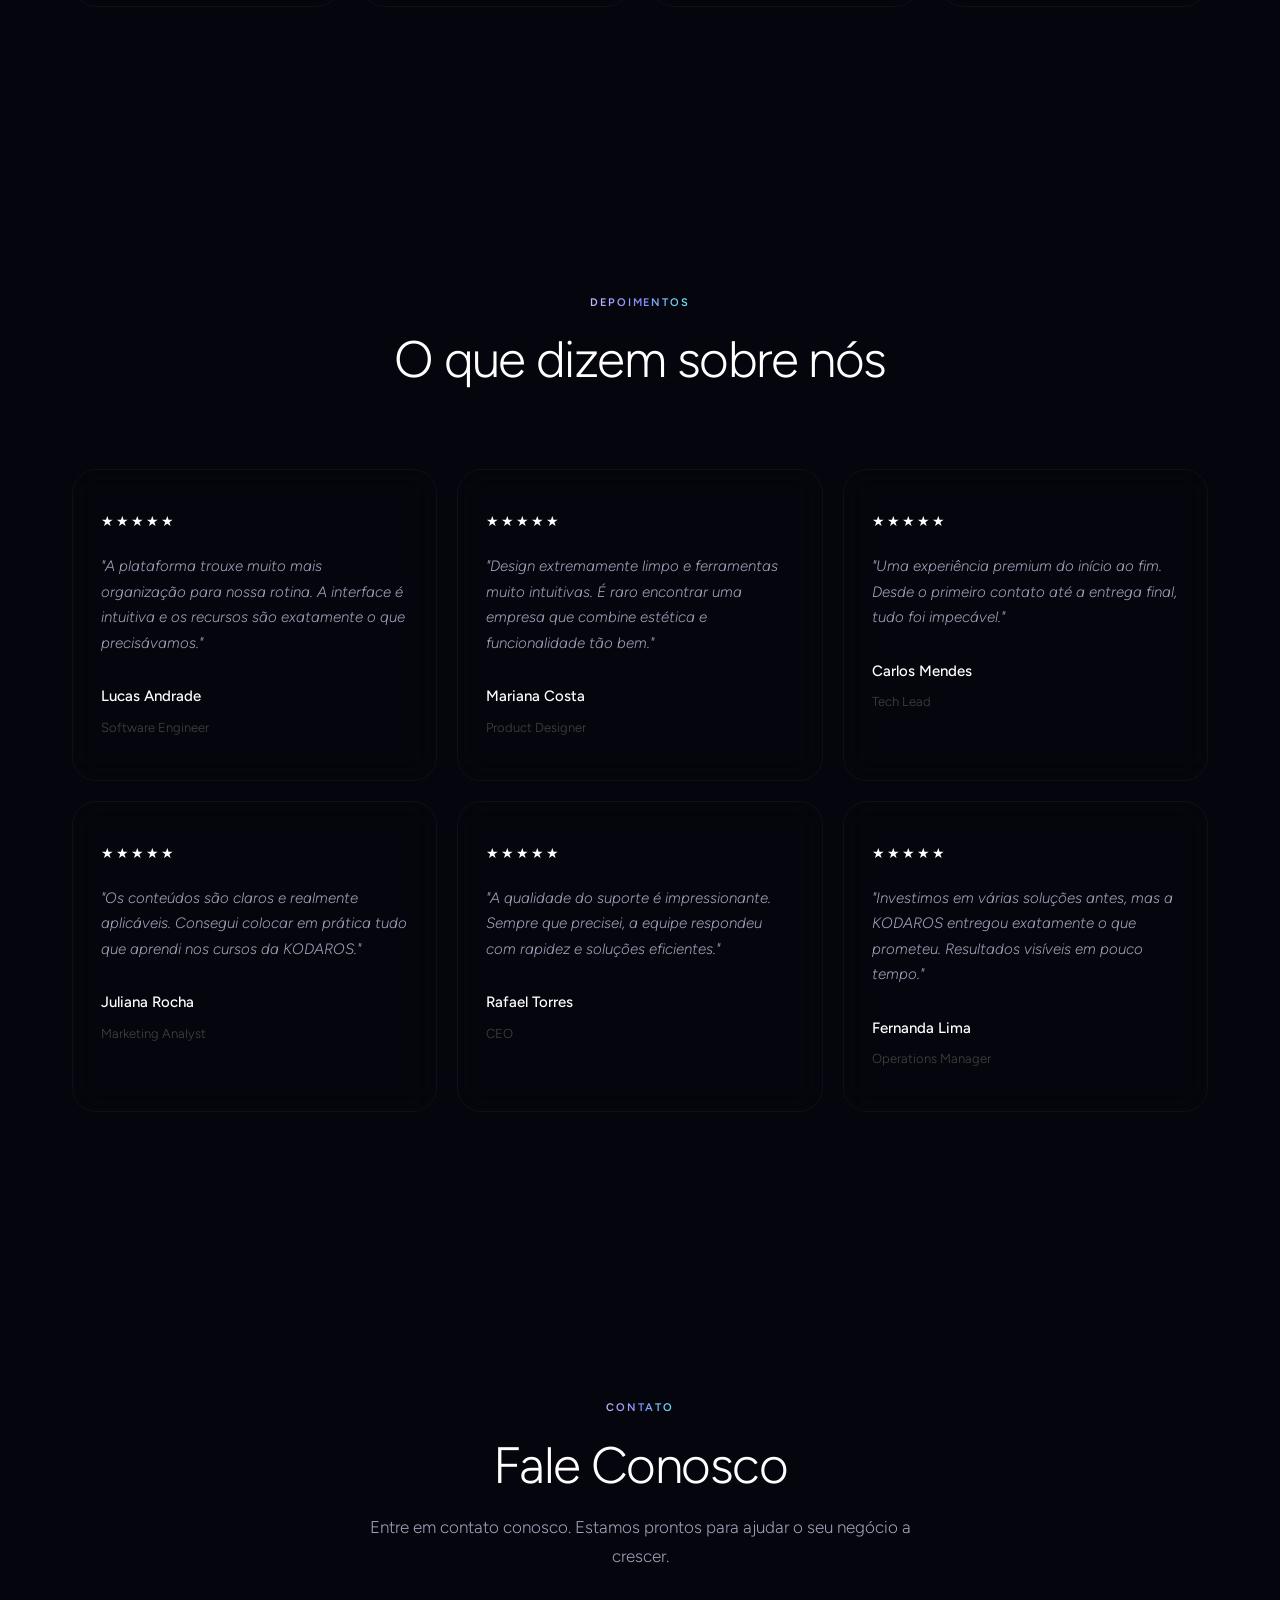
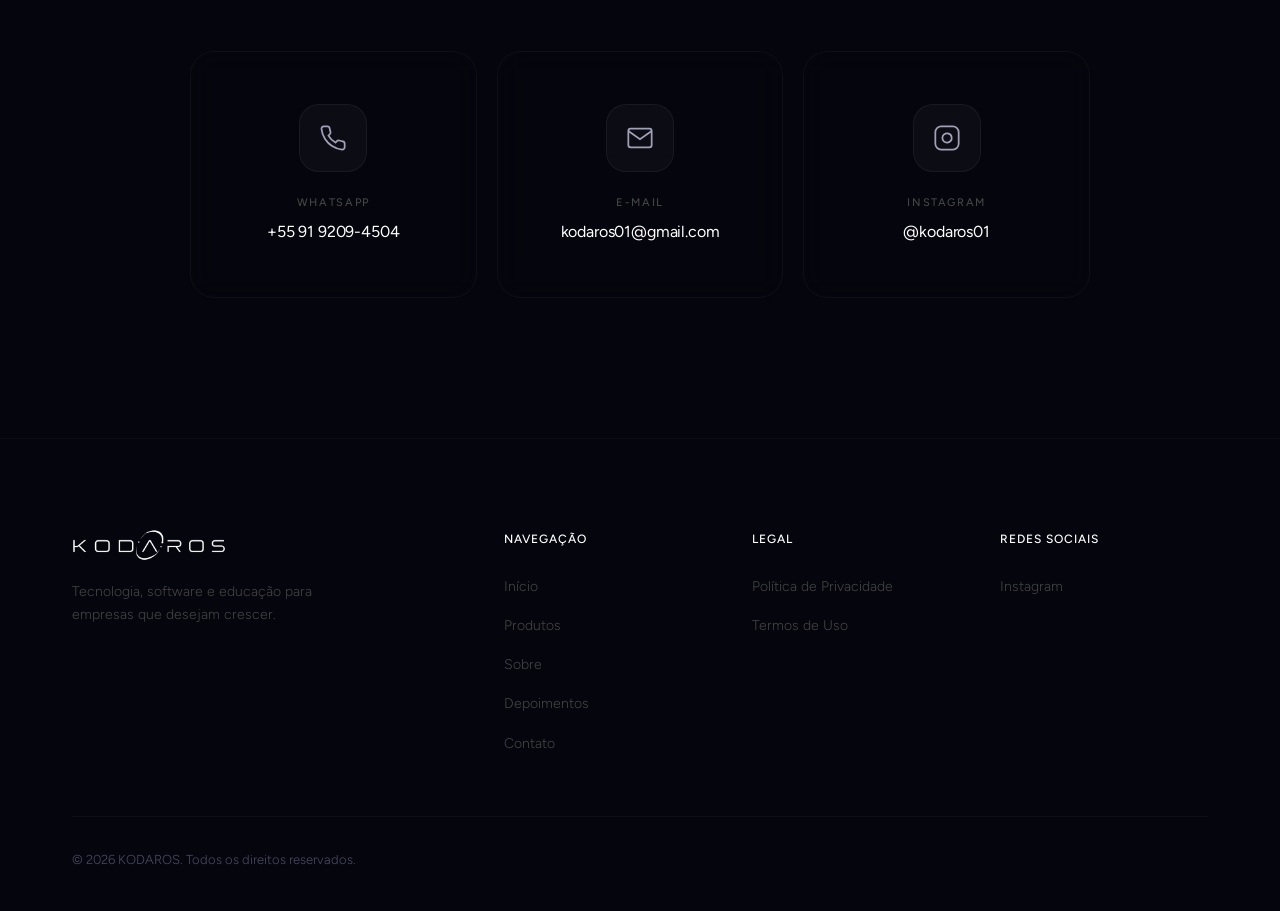
==== commit 7f63f133: "Adiciona aba e card Ferramentas KODAROS" ====
--- a/index.html
+++ b/index.html
@@ -34,6 +34,7 @@
                 <li><a href="#sobre" class="nav-link">Sobre</a></li>
                 <li><a href="#depoimentos" class="nav-link">Depoimentos</a></li>
                 <li><a href="#contato" class="nav-link">Contato</a></li>
+                <li><a href="https://kelvinoliveiracode.github.io/kodarosferramentas/" target="_blank" rel="noopener" class="nav-link">Ferramentas</a></li>
                 <li><a class="nav-link" data-ebooks-open>E-books</a></li>
             </ul>
             <a href="#produtos" class="nav-cta">Conheça a KODAROS</a>
@@ -182,6 +183,21 @@
                     </a>
                 </article>
 
+                <!-- Ferramentas — já lançado -->
+                <article class="product-card product-card-live">
+                    <div class="product-glow"></div>
+                    <div class="product-icon">
+                        <svg width="32" height="32" viewBox="0 0 24 24" fill="none" stroke="currentColor" stroke-width="1.5"><path d="M14.7 6.3a4 4 0 00-5.4 5.4L3 18v3h3l6.3-6.3a4 4 0 005.4-5.4l-2.7 2.7-2-2 2.7-2.7z"/></svg>
+                    </div>
+                    <span class="product-status status-live">Disponível</span>
+                    <h3 class="product-title">Ferramentas</h3>
+                    <p class="product-desc">Calculadoras e geradores gratuitos para aquisição, lançamento, financeiro, vendas, suporte e gestão. Citáveis nos nossos e-books, 100% no navegador.</p>
+                    <a class="btn btn-primary" href="https://kelvinoliveiracode.github.io/kodarosferramentas/" target="_blank" rel="noopener">
+                        <span>Ir para o site de Ferramentas</span>
+                        <svg width="16" height="16" viewBox="0 0 24 24" fill="none" stroke="currentColor" stroke-width="2"><path d="M7 17L17 7M17 7H7M17 7V17"/></svg>
+                    </a>
+                </article>
+
                 <!-- Softwares e Sites — em breve -->
                 <article class="product-card">
                     <div class="product-glow"></div>
--- a/style.css
+++ b/style.css
@@ -701,7 +701,7 @@
 
 .products-grid {
     display: grid;
-    grid-template-columns: repeat(3, 1fr);
+    grid-template-columns: repeat(auto-fit, minmax(280px, 1fr));
     gap: 24px;
     align-items: stretch;
     max-width: 1200px;
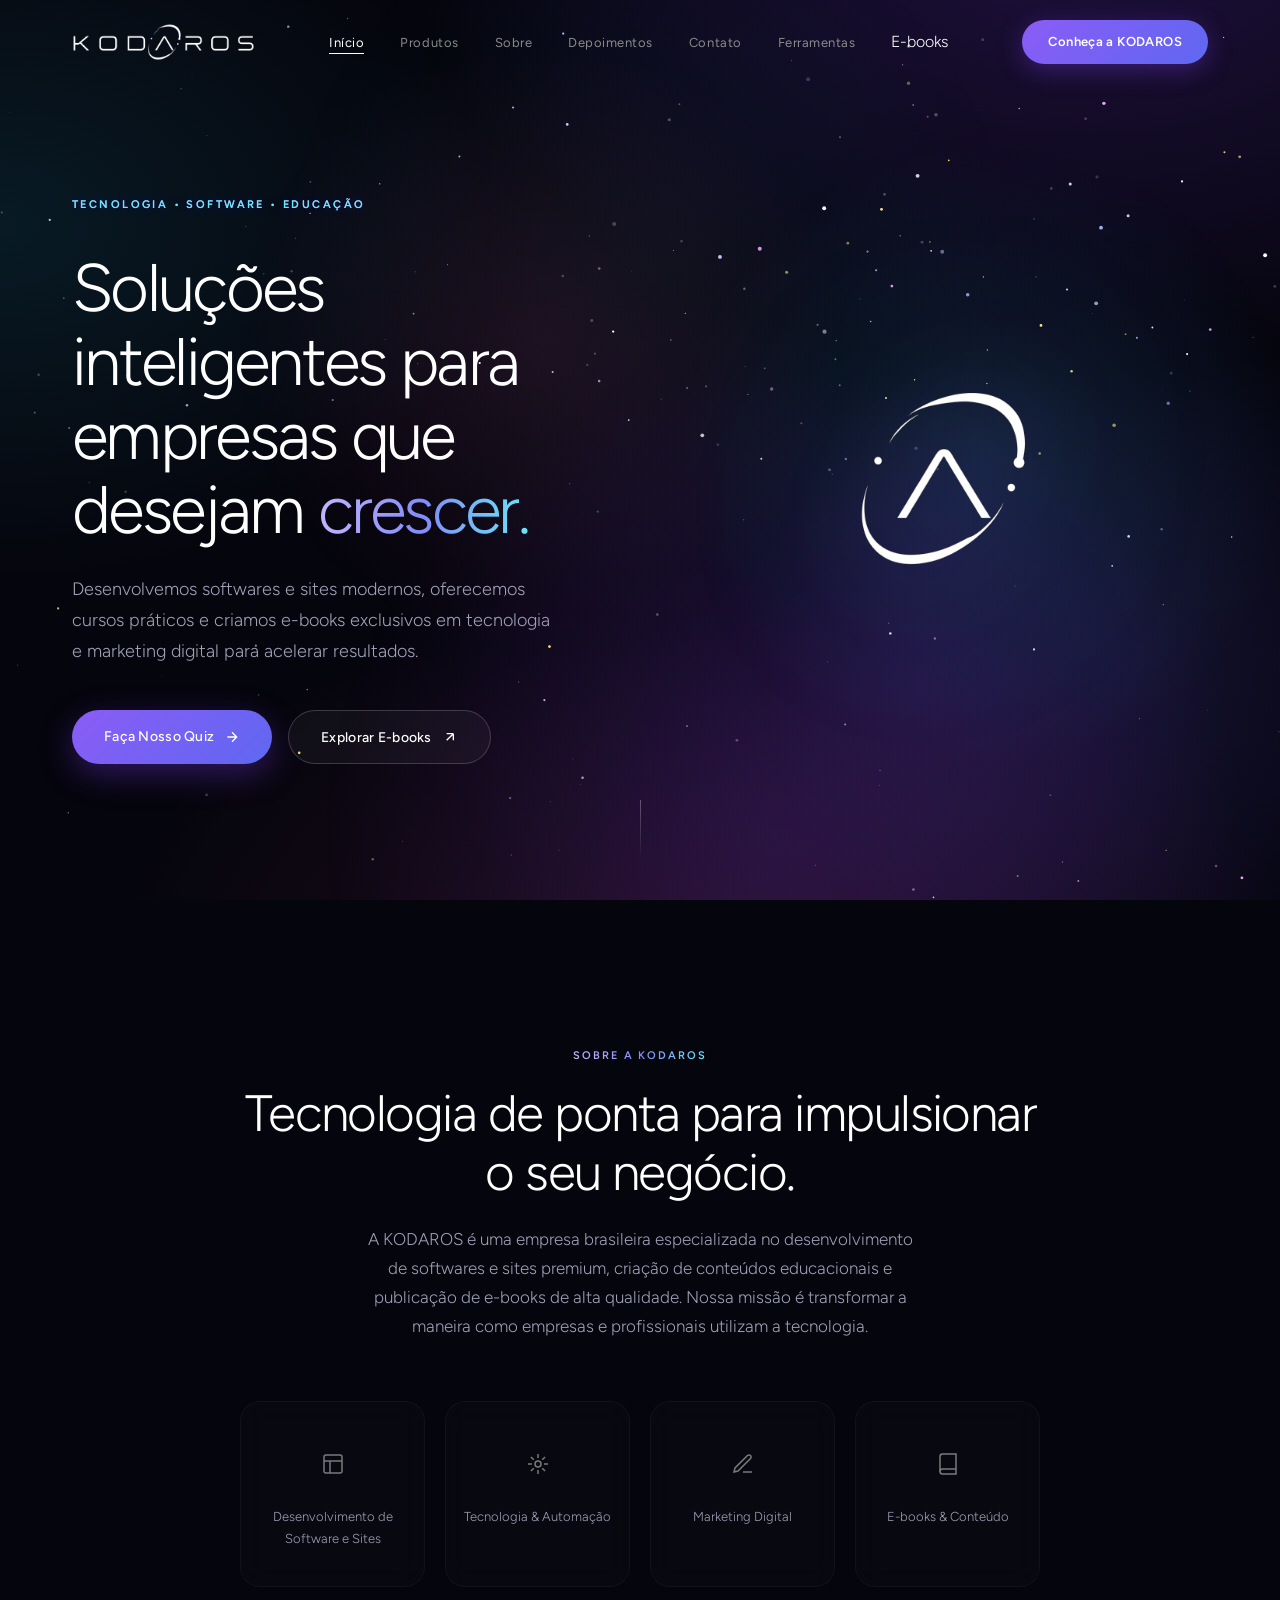
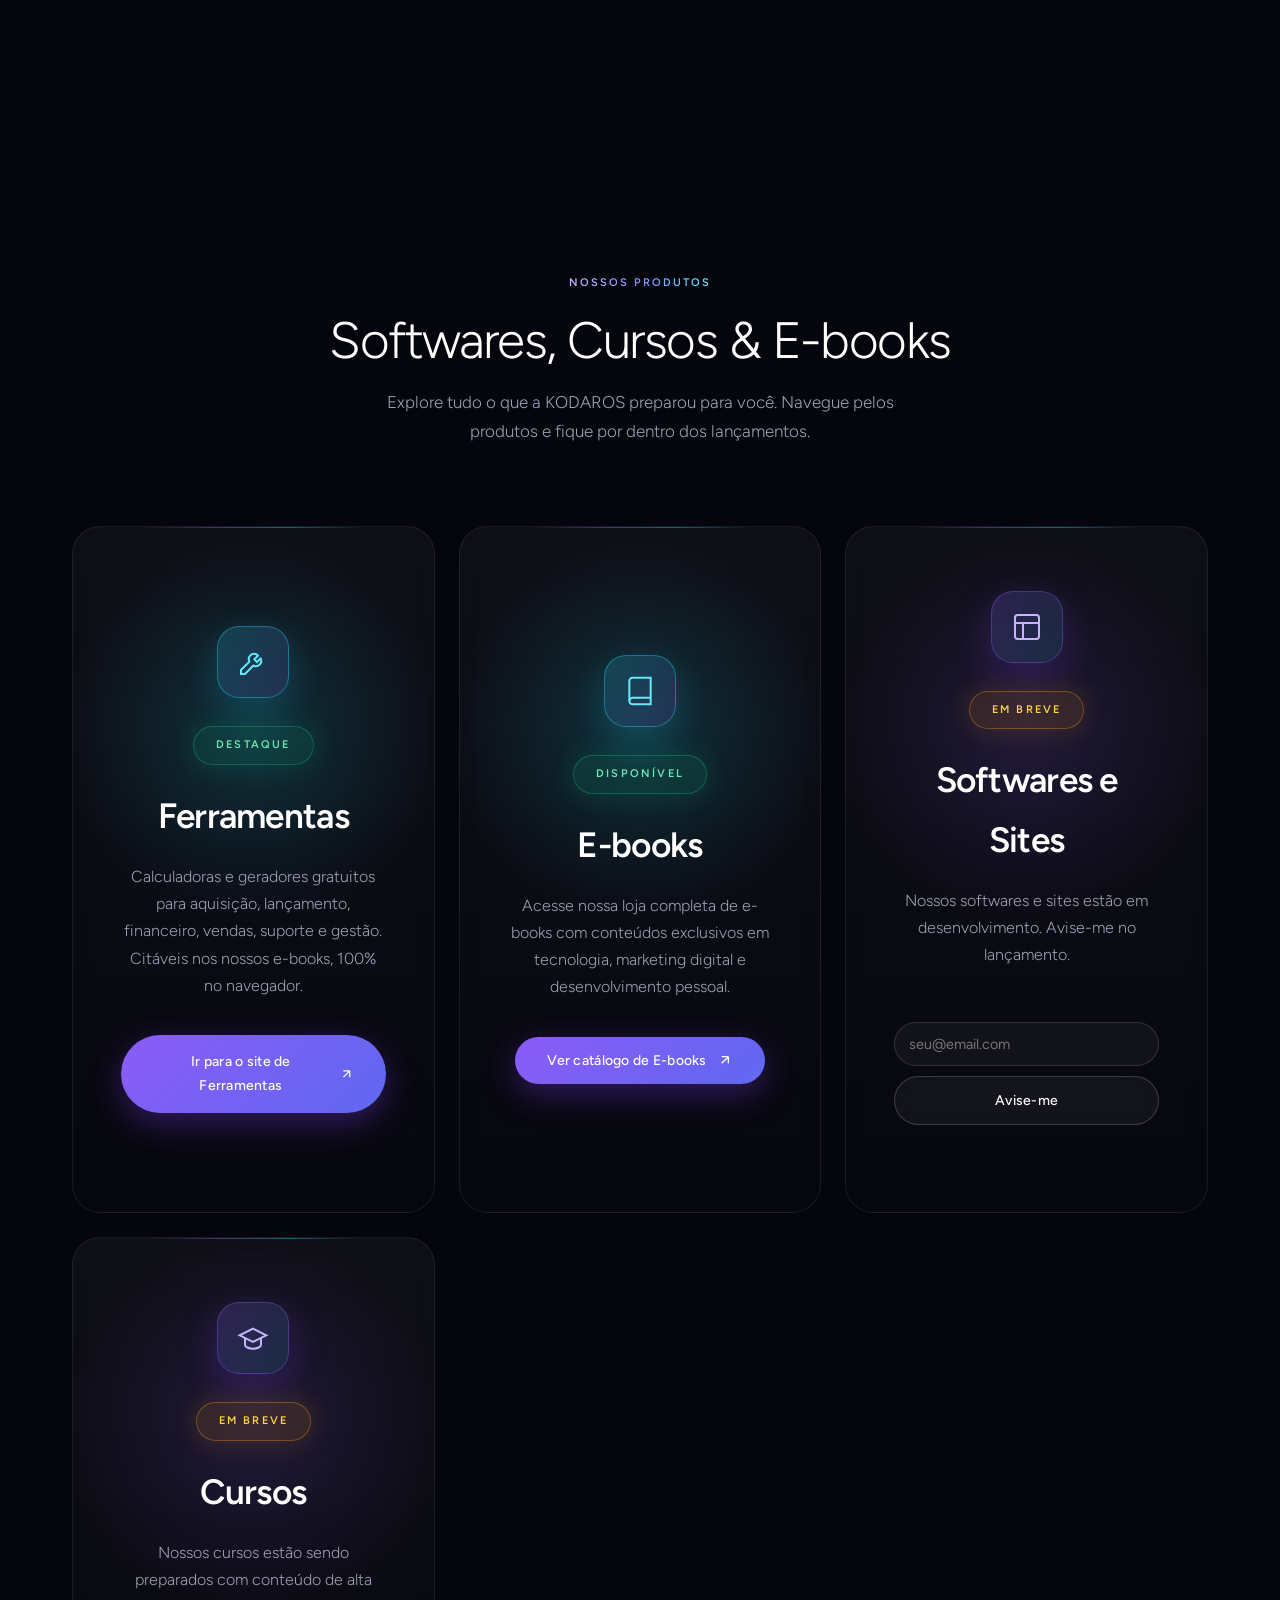
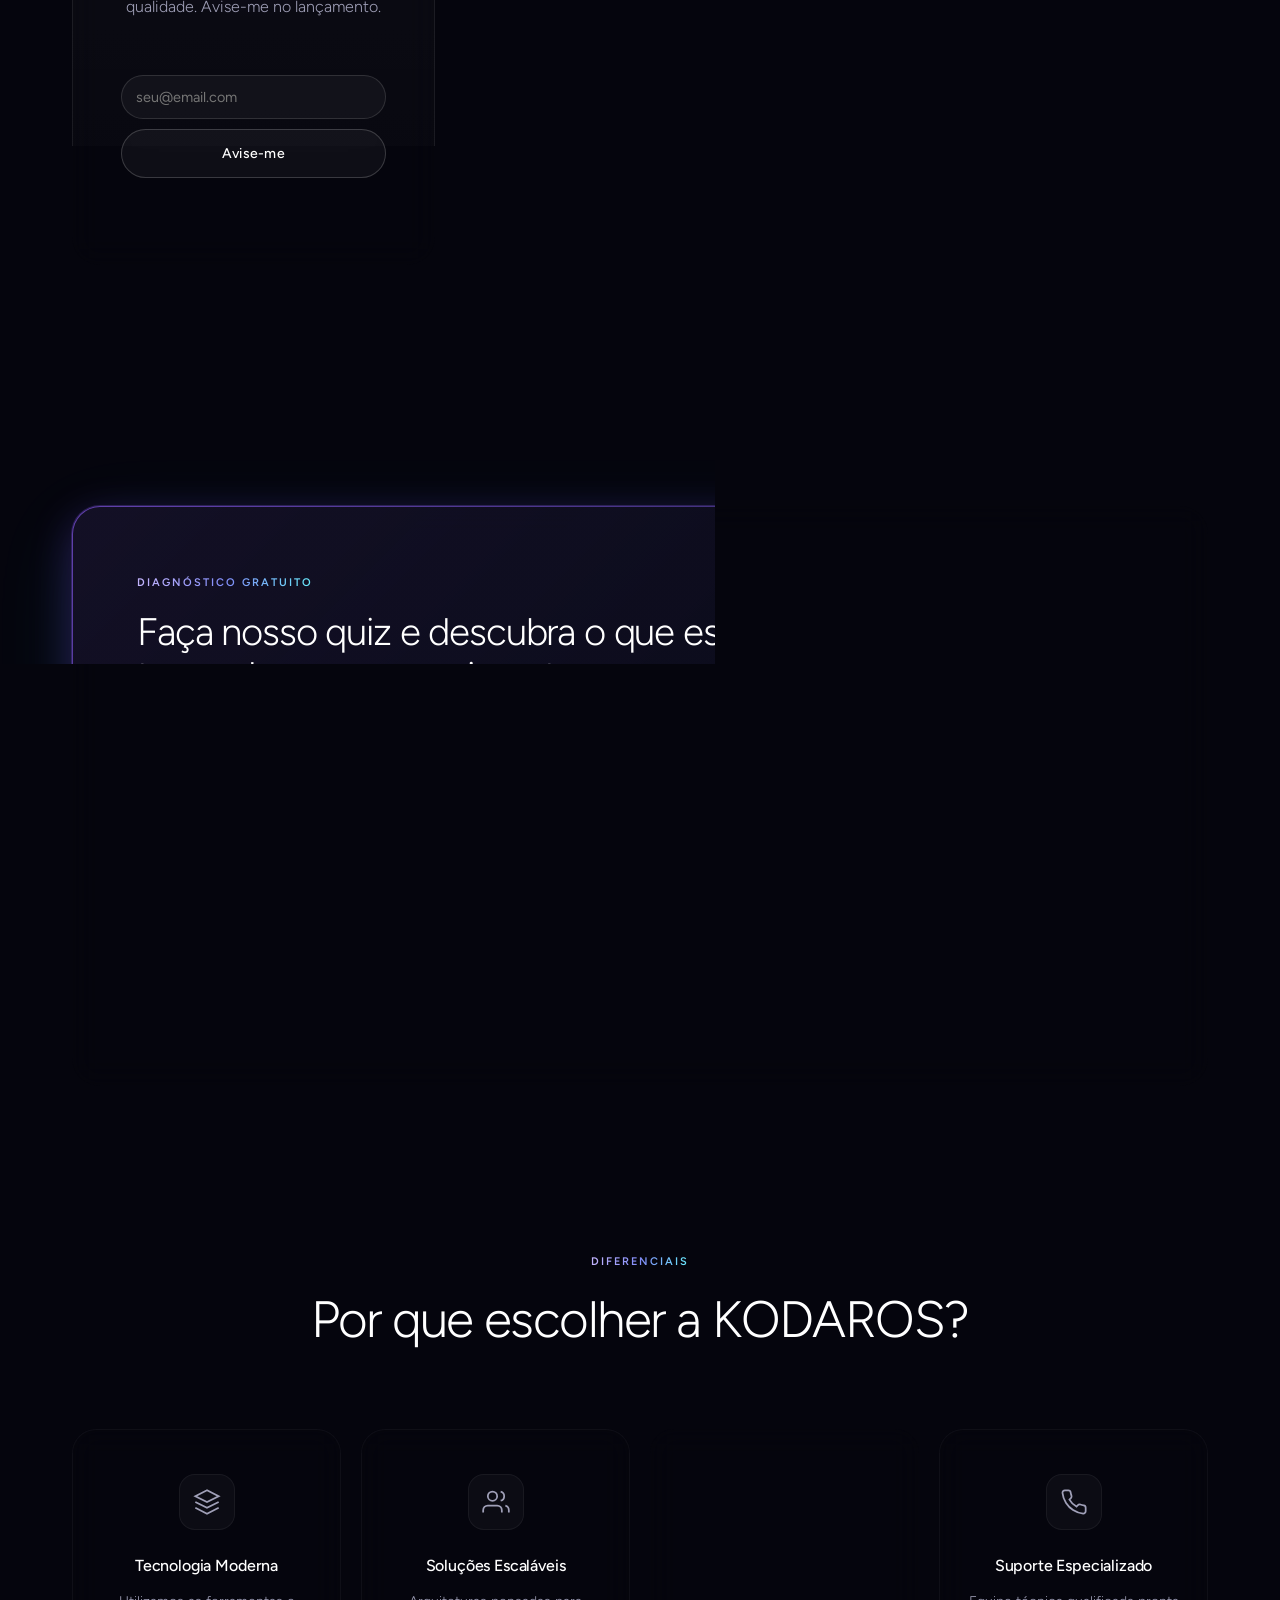
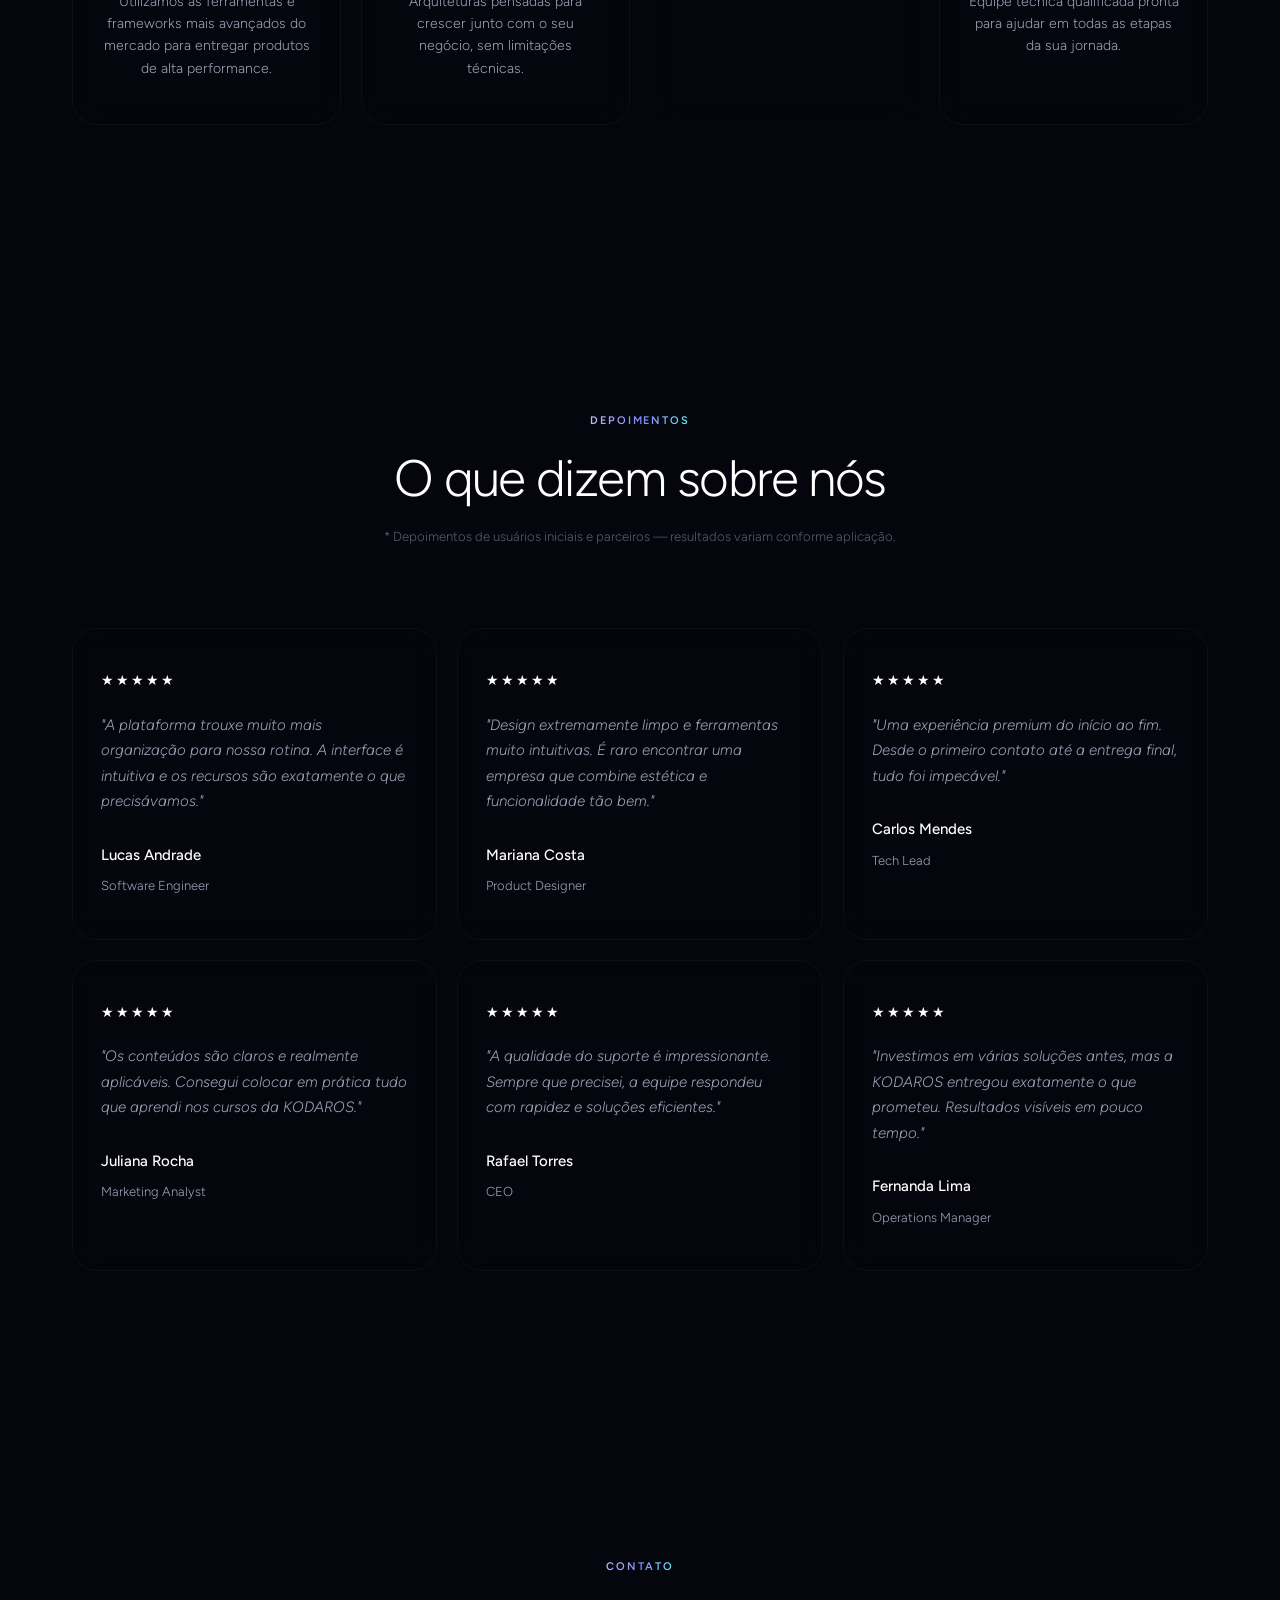
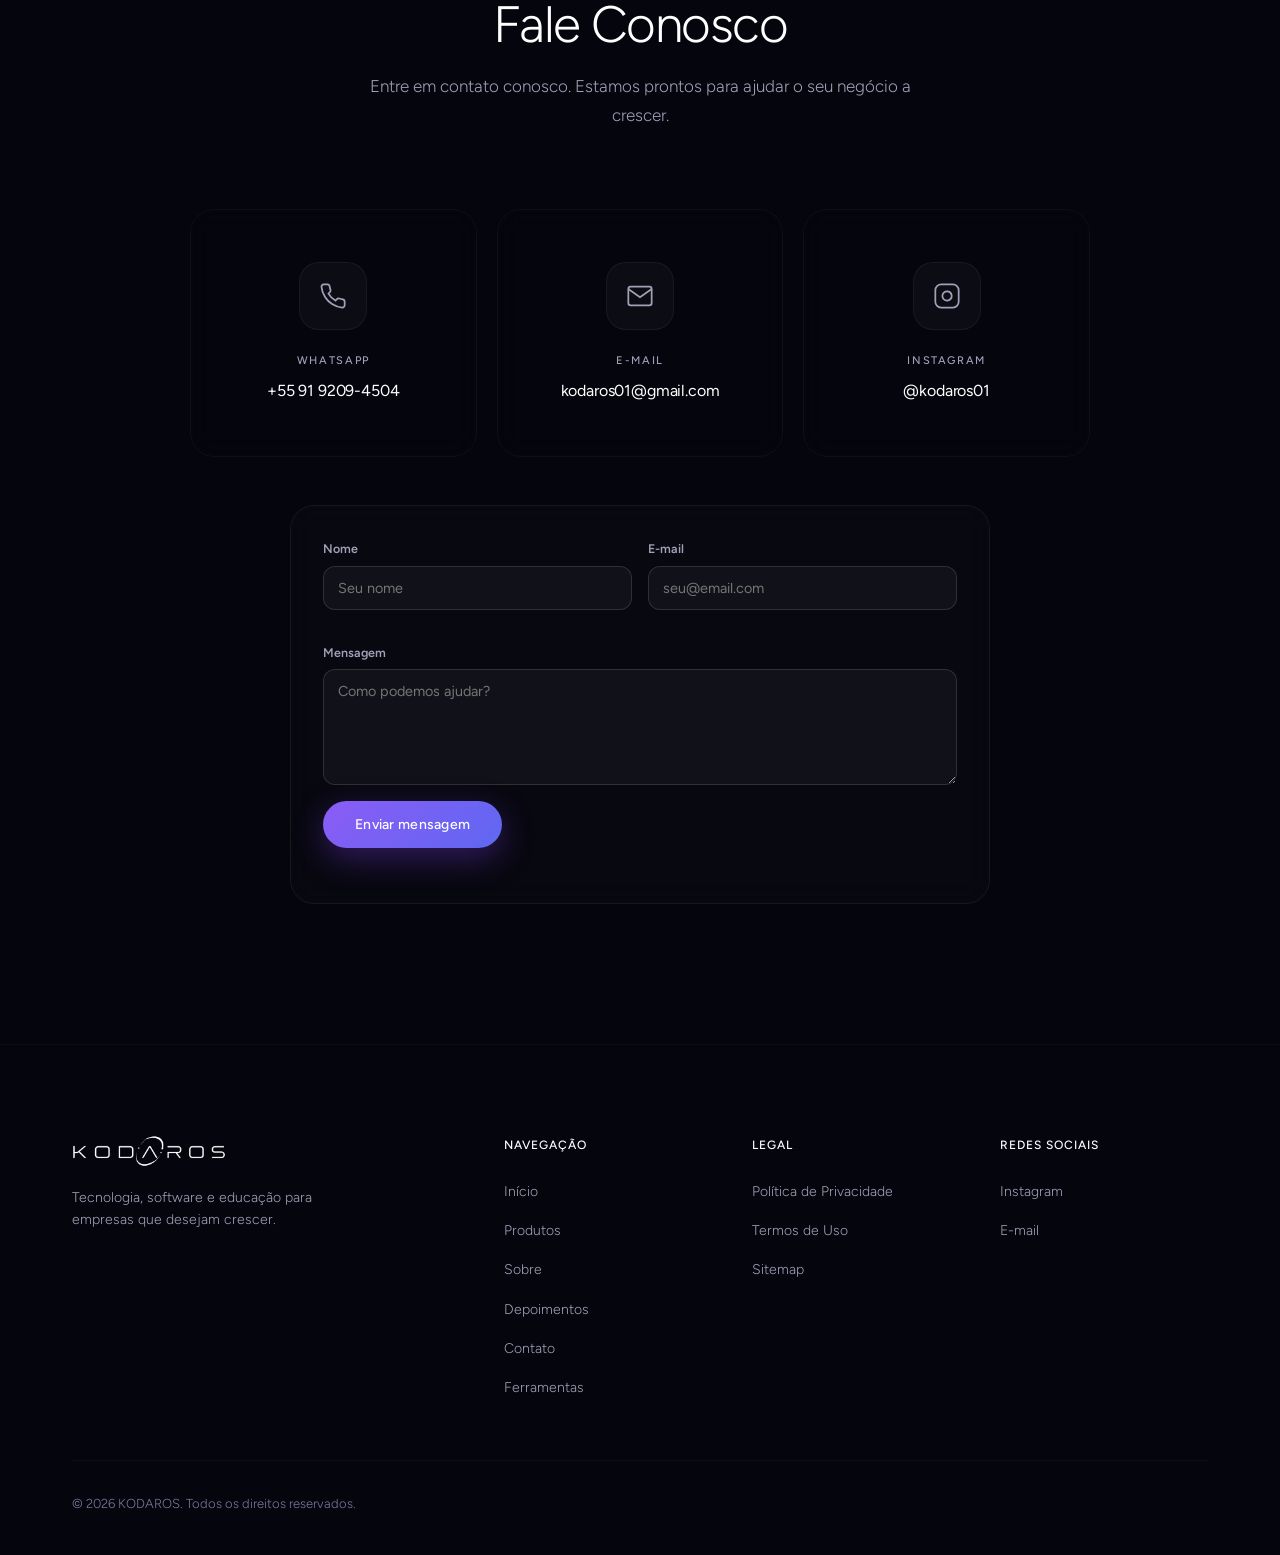
==== commit df3e1505: "feat: a11y/SEO/perf — skip-link, nav aria, ebooks modal focus-trap e deep-link #ebooks, galaxy guard" ====
--- a/index.html
+++ b/index.html
@@ -14,31 +14,62 @@
     <meta property="og:url" content="https://kelvinoliveiracode.github.io/Kodaros/">
     <meta property="og:type" content="website">
     <meta name="twitter:card" content="summary_large_image">
-    <link rel="icon" type="image/x-icon" href="favicon.ico">
+    <meta name="theme-color" content="#05050D">
+    <link rel="canonical" href="https://kelvinoliveiracode.github.io/Kodaros/">
+    <link rel="icon" type="image/png" href="kodaros_icon.png">
+    <link rel="alternate icon" type="image/x-icon" href="favicon.ico">
     <link rel="stylesheet" href="style.css?v=3">
+    <script type="application/ld+json">
+    {
+      "@context": "https://schema.org",
+      "@type": "Organization",
+      "name": "KODAROS",
+      "url": "https://kelvinoliveiracode.github.io/Kodaros/",
+      "logo": "https://kelvinoliveiracode.github.io/Kodaros/kodaros_logo.png",
+      "sameAs": ["https://www.instagram.com/kodaros01"],
+      "contactPoint": {"@type":"ContactPoint","telephone":"+55-91-9209-4504","contactType":"customer service","email":"kodaros01@gmail.com"}
+    }
+    </script>
+    <script type="application/ld+json">
+    {
+      "@context":"https://schema.org",
+      "@type":"ItemList",
+      "name":"E-books KODAROS",
+      "itemListElement":[
+        {"@type":"ListItem","position":1,"name":"Lançamento Milionário","url":"https://pay.hotmart.com/R106895415M"},
+        {"@type":"ListItem","position":2,"name":"Tráfego Que Vende","url":"https://pay.hotmart.com/D106894870O"},
+        {"@type":"ListItem","position":3,"name":"Venda Mais Hoje","url":"https://pay.hotmart.com/R106895345D"},
+        {"@type":"ListItem","position":4,"name":"Os 10 Pilares da Gestão Empresarial","url":"https://pay.hotmart.com/S107016677T"},
+        {"@type":"ListItem","position":5,"name":"Os 10 Pilares do Controle Financeiro","url":"https://pay.hotmart.com/E107016796K"},
+        {"@type":"ListItem","position":6,"name":"Use Seu Site Para Escalar Sua Empresa","url":"https://pay.hotmart.com/Y107016734X"},
+        {"@type":"ListItem","position":7,"name":"Transforme Reclamações em Vendas","url":"https://pay.hotmart.com/G107016779V"},
+        {"@type":"ListItem","position":8,"name":"Arquitetura de Aquisição","url":"https://kelvinoliveiracode.github.io/site-Arquitetura-de-Aquisicao/"}
+      ]
+    }
+    </script>
 </head>
 <body>
-
+    <a href="#inicio" class="skip-link">Pular para o conteúdo</a>
     <!-- CANVAS BACKGROUND — GLOBAL -->
     <canvas id="particle-canvas" aria-hidden="true" role="presentation"></canvas>
 
     <!-- NAVBAR -->
-    <nav class="navbar" id="navbar">
+    <nav class="navbar" id="navbar" aria-label="Navegação principal">
         <div class="nav-container">
-            <a href="#" class="nav-logo">
-                <img src="kodaros_logo.png?v=2" alt="KODAROS">
+            <a href="#inicio" class="nav-logo" aria-label="KODAROS — voltar ao início">
+                <img src="kodaros_logo.png?v=2" alt="KODAROS" width="120" height="38">
             </a>
-            <ul class="nav-menu">
+            <ul class="nav-menu" id="nav-menu">
                 <li><a href="#inicio" class="nav-link">Início</a></li>
                 <li><a href="#produtos" class="nav-link">Produtos</a></li>
                 <li><a href="#sobre" class="nav-link">Sobre</a></li>
                 <li><a href="#depoimentos" class="nav-link">Depoimentos</a></li>
                 <li><a href="#contato" class="nav-link">Contato</a></li>
                 <li><a href="https://kelvinoliveiracode.github.io/kodarosferramentas/" target="_blank" rel="noopener" class="nav-link">Ferramentas</a></li>
-                <li><a class="nav-link" data-ebooks-open>E-books</a></li>
+                <li><button type="button" class="nav-link nav-link-btn" data-ebooks-open aria-haspopup="dialog" aria-controls="ebooks-modal">E-books</button></li>
             </ul>
             <a href="#produtos" class="nav-cta">Conheça a KODAROS</a>
-            <button class="nav-toggle" aria-label="Menu">
+            <button class="nav-toggle" aria-label="Abrir menu" aria-expanded="false" aria-controls="nav-menu">
                 <span></span>
                 <span></span>
                 <span></span>
@@ -66,15 +97,15 @@
                         <span>Faça Nosso Quiz</span>
                         <svg width="16" height="16" viewBox="0 0 24 24" fill="none" stroke="currentColor" stroke-width="2"><path d="M5 12h14M12 5l7 7-7 7"/></svg>
                     </a>
-                    <a class="btn btn-secondary" data-ebooks-open>
+                    <button type="button" class="btn btn-secondary" data-ebooks-open aria-haspopup="dialog" aria-controls="ebooks-modal">
                         <span>Explorar E-books</span>
                         <svg width="16" height="16" viewBox="0 0 24 24" fill="none" stroke="currentColor" stroke-width="2"><path d="M7 17L17 7M17 7H7M17 7V17"/></svg>
-                    </a>
+                    </button>
                 </div>
             </div>
             <div class="hero-visual">
                 <div class="hero-icon-svg">
-                    <img src="kodaros_icon.png" alt="Ícone KODAROS" class="hero-icon-img">
+                    <img src="kodaros_icon.png" alt="Ícone KODAROS — tecnologia e software premium" class="hero-icon-img" width="420" height="420" loading="eager">
                 </div>
             </div>
         </div>
@@ -83,43 +114,7 @@
         </div>
     </section>
 
-    <!-- QUIZ PROMO SECTION -->
-    <section class="quiz-promo" id="quiz">
-        <div class="container">
-            <div class="quiz-promo-card">
-                <div class="quiz-promo-content">
-                    <span class="section-label">Diagnóstico Gratuito</span>
-                    <h2 class="section-title">Faça nosso quiz e descubra o que está travando o seu crescimento.</h2>
-                    <p class="section-desc">Responda 4 perguntas rápidas, adaptadas ao seu perfil, e receba na hora um diagnóstico personalizado do seu momento — de empresa, iniciante no digital ou em transição.</p>
-                    <ul class="quiz-benefits">
-                        <li class="quiz-benefit">
-                            <svg width="18" height="18" viewBox="0 0 24 24" fill="none" stroke="currentColor" stroke-width="3" stroke-linecap="round" stroke-linejoin="round"><path d="M4 12.5l5 5L20 6.5"/></svg>
-                            <span><strong>Diagnóstico personalizado</strong> em menos de 2 minutos</span>
-                        </li>
-                        <li class="quiz-benefit">
-                            <svg width="18" height="18" viewBox="0 0 24 24" fill="none" stroke="currentColor" stroke-width="3" stroke-linecap="round" stroke-linejoin="round"><path d="M4 12.5l5 5L20 6.5"/></svg>
-                            <span><strong>E-book gratuito:</strong> Do Zero ao Patrimônio — 42 páginas para baixar ao final</span>
-                        </li>
-                        <li class="quiz-benefit">
-                            <svg width="18" height="18" viewBox="0 0 24 24" fill="none" stroke="currentColor" stroke-width="3" stroke-linecap="round" stroke-linejoin="round"><path d="M4 12.5l5 5L20 6.5"/></svg>
-                            <span><strong>100% grátis</strong> — sem cadastro e sem spam</span>
-                        </li>
-                    </ul>
-                    <a href="https://kelvinoliveiracode.github.io/site-kodaros-funil/" target="_blank" rel="noopener" class="btn btn-primary quiz-cta">
-                        <span>Fazer o Quiz Agora</span>
-                        <svg width="16" height="16" viewBox="0 0 24 24" fill="none" stroke="currentColor" stroke-width="2"><path d="M5 12h14M12 5l7 7-7 7"/></svg>
-                    </a>
-                    <span class="quiz-note">2 minutos &bull; recompensa liberada imediatamente</span>
-                </div>
-                <div class="quiz-promo-visual">
-                    <img src="ebook-cover.png" alt="E-book Do Zero ao Patrimônio" class="quiz-ebook-cover">
-                    <span class="quiz-gift-tag">PRESENTE GARANTIDO</span>
-                </div>
-            </div>
-        </div>
-    </section>
-
-    <!-- ABOUT SECTION -->
+<!-- ABOUT SECTION -->
     <section class="about" id="sobre">
         <div class="container">
             <div class="about-grid">
@@ -168,28 +163,13 @@
             </div>
 
             <div class="products-grid">
-                <!-- E-books — já lançado -->
-                <article class="product-card product-card-live">
-                    <div class="product-glow"></div>
-                    <div class="product-icon">
-                        <svg width="32" height="32" viewBox="0 0 24 24" fill="none" stroke="currentColor" stroke-width="1.5"><path d="M4 19.5A2.5 2.5 0 016.5 17H20"/><path d="M6.5 2H20v20H6.5A2.5 2.5 0 014 19.5v-15A2.5 2.5 0 016.5 2z"/></svg>
-                    </div>
-                    <span class="product-status status-live">Disponível</span>
-                    <h3 class="product-title">E-books</h3>
-                    <p class="product-desc">Acesse nossa loja completa de e-books com conteúdos exclusivos em tecnologia, marketing digital e desenvolvimento pessoal.</p>
-                    <a class="btn btn-primary" data-ebooks-open>
-                        <span>Ver catálogo de E-books</span>
-                        <svg width="16" height="16" viewBox="0 0 24 24" fill="none" stroke="currentColor" stroke-width="2"><path d="M7 17L17 7M17 7H7M17 7V17"/></svg>
-                    </a>
-                </article>
-
-                <!-- Ferramentas — já lançado -->
+                <!-- Ferramentas — destaque -->
                 <article class="product-card product-card-live">
                     <div class="product-glow"></div>
                     <div class="product-icon">
                         <svg width="32" height="32" viewBox="0 0 24 24" fill="none" stroke="currentColor" stroke-width="1.5"><path d="M14.7 6.3a4 4 0 00-5.4 5.4L3 18v3h3l6.3-6.3a4 4 0 005.4-5.4l-2.7 2.7-2-2 2.7-2.7z"/></svg>
                     </div>
-                    <span class="product-status status-live">Disponível</span>
+                    <span class="product-status status-live">Destaque</span>
                     <h3 class="product-title">Ferramentas</h3>
                     <p class="product-desc">Calculadoras e geradores gratuitos para aquisição, lançamento, financeiro, vendas, suporte e gestão. Citáveis nos nossos e-books, 100% no navegador.</p>
                     <a class="btn btn-primary" href="https://kelvinoliveiracode.github.io/kodarosferramentas/" target="_blank" rel="noopener">
@@ -198,6 +178,21 @@
                     </a>
                 </article>
 
+                <!-- E-books — já lançado -->
+                <article class="product-card product-card-live">
+                    <div class="product-glow"></div>
+                    <div class="product-icon">
+                        <svg width="32" height="32" viewBox="0 0 24 24" fill="none" stroke="currentColor" stroke-width="1.5"><path d="M4 19.5A2.5 2.5 0 016.5 17H20"/><path d="M6.5 2H20v20H6.5A2.5 2.5 0 014 19.5v-15A2.5 2.5 0 016.5 2z"/></svg>
+                    </div>
+                    <span class="product-status status-live">Disponível</span>
+                    <h3 class="product-title">E-books</h3>
+                    <p class="product-desc">Acesse nossa loja completa de e-books com conteúdos exclusivos em tecnologia, marketing digital e desenvolvimento pessoal.</p>
+                    <button type="button" class="btn btn-primary" data-ebooks-open aria-haspopup="dialog" aria-controls="ebooks-modal">
+                        <span>Ver catálogo de E-books</span>
+                        <svg width="16" height="16" viewBox="0 0 24 24" fill="none" stroke="currentColor" stroke-width="2"><path d="M7 17L17 7M17 7H7M17 7V17"/></svg>
+                    </button>
+                </article>
+
                 <!-- Softwares e Sites — em breve -->
                 <article class="product-card">
                     <div class="product-glow"></div>
@@ -206,11 +201,14 @@
                     </div>
                     <span class="product-status status-soon">Em Breve</span>
                     <h3 class="product-title">Softwares e Sites</h3>
-                    <p class="product-desc">Nossos softwares e sites estão em desenvolvimento. Em breve você terá acesso às melhores soluções tecnológicas do mercado.</p>
-                    <button class="btn btn-secondary btn-disabled" disabled aria-disabled="true">
-                        <span>Ir para o site de Softwares e Sites</span>
-                        <svg width="16" height="16" viewBox="0 0 24 24" fill="none" stroke="currentColor" stroke-width="2"><circle cx="12" cy="12" r="10"/><path d="M12 6v6l4 2"/></svg>
-                    </button>
+                    <p class="product-desc">Nossos softwares e sites estão em desenvolvimento. Avise-me no lançamento.</p>
+                    <form class="notify-form" data-notify="softwares" onsubmit="return handleNotify(event)">
+                        <label class="sr-only" for="notify-softwares">Seu e-mail</label>
+                        <input id="notify-softwares" type="email" placeholder="seu@email.com" required autocomplete="email" aria-label="E-mail para avisar sobre Softwares e Sites">
+                        <input type="text" name="hp" tabindex="-1" autocomplete="off" style="position:absolute;left:-9999px" aria-hidden="true">
+                        <button type="submit" class="btn btn-secondary" style="margin-top:10px;width:100%">Avise-me</button>
+                        <p class="notify-msg" aria-live="polite"></p>
+                    </form>
                 </article>
 
                 <!-- Cursos — em breve -->
@@ -221,17 +219,56 @@
                     </div>
                     <span class="product-status status-soon">Em Breve</span>
                     <h3 class="product-title">Cursos</h3>
-                    <p class="product-desc">Nossos cursos estão sendo preparados com conteúdo de alta qualidade. Fique atento para o lançamento.</p>
-                    <button class="btn btn-secondary btn-disabled" disabled aria-disabled="true">
-                        <span>Ir para o site de Cursos</span>
-                        <svg width="16" height="16" viewBox="0 0 24 24" fill="none" stroke="currentColor" stroke-width="2"><circle cx="12" cy="12" r="10"/><path d="M12 6v6l4 2"/></svg>
-                    </button>
+                    <p class="product-desc">Nossos cursos estão sendo preparados com conteúdo de alta qualidade. Avise-me no lançamento.</p>
+                    <form class="notify-form" data-notify="cursos" onsubmit="return handleNotify(event)">
+                        <label class="sr-only" for="notify-cursos">Seu e-mail</label>
+                        <input id="notify-cursos" type="email" placeholder="seu@email.com" required autocomplete="email" aria-label="E-mail para avisar sobre Cursos">
+                        <input type="text" name="hp" tabindex="-1" autocomplete="off" style="position:absolute;left:-9999px" aria-hidden="true">
+                        <button type="submit" class="btn btn-secondary" style="margin-top:10px;width:100%">Avise-me</button>
+                        <p class="notify-msg" aria-live="polite"></p>
+                    </form>
                 </article>
             </div>
         </div>
     </section>
 
-    <!-- WHY CHOOSE US -->
+        <!-- QUIZ PROMO SECTION -->
+    <section class="quiz-promo" id="quiz">
+        <div class="container">
+            <div class="quiz-promo-card">
+                <div class="quiz-promo-content">
+                    <span class="section-label">Diagnóstico Gratuito</span>
+                    <h2 class="section-title">Faça nosso quiz e descubra o que está travando o seu crescimento.</h2>
+                    <p class="section-desc">Responda 4 perguntas rápidas, adaptadas ao seu perfil, e receba na hora um diagnóstico personalizado do seu momento — de empresa, iniciante no digital ou em transição.</p>
+                    <ul class="quiz-benefits">
+                        <li class="quiz-benefit">
+                            <svg width="18" height="18" viewBox="0 0 24 24" fill="none" stroke="currentColor" stroke-width="3" stroke-linecap="round" stroke-linejoin="round"><path d="M4 12.5l5 5L20 6.5"/></svg>
+                            <span><strong>Diagnóstico personalizado</strong> em menos de 2 minutos</span>
+                        </li>
+                        <li class="quiz-benefit">
+                            <svg width="18" height="18" viewBox="0 0 24 24" fill="none" stroke="currentColor" stroke-width="3" stroke-linecap="round" stroke-linejoin="round"><path d="M4 12.5l5 5L20 6.5"/></svg>
+                            <span><strong>E-book gratuito:</strong> Do Zero ao Patrimônio — 42 páginas para baixar ao final</span>
+                        </li>
+                        <li class="quiz-benefit">
+                            <svg width="18" height="18" viewBox="0 0 24 24" fill="none" stroke="currentColor" stroke-width="3" stroke-linecap="round" stroke-linejoin="round"><path d="M4 12.5l5 5L20 6.5"/></svg>
+                            <span><strong>100% grátis</strong> — sem cadastro e sem spam</span>
+                        </li>
+                    </ul>
+                    <a href="https://kelvinoliveiracode.github.io/site-kodaros-funil/" target="_blank" rel="noopener" class="btn btn-primary quiz-cta">
+                        <span>Fazer o Quiz Agora</span>
+                        <svg width="16" height="16" viewBox="0 0 24 24" fill="none" stroke="currentColor" stroke-width="2"><path d="M5 12h14M12 5l7 7-7 7"/></svg>
+                    </a>
+                    <span class="quiz-note">2 minutos &bull; recompensa liberada imediatamente</span>
+                </div>
+                <div class="quiz-promo-visual">
+                    <img src="ebook-cover.png" alt="E-book Do Zero ao Patrimônio — presente do quiz" class="quiz-ebook-cover" width="230" height="340" loading="lazy">
+                    <span class="quiz-gift-tag">PRESENTE GARANTIDO</span>
+                </div>
+            </div>
+        </div>
+    </section>
+
+        <!-- WHY CHOOSE US -->
     <section class="why-us">
         <div class="container">
             <div class="section-header">
@@ -277,10 +314,11 @@
             <div class="section-header">
                 <span class="section-label">Depoimentos</span>
                 <h2 class="section-title">O que dizem sobre nós</h2>
+                <p class="section-desc" style="margin:0 auto; font-size:0.82rem; color:var(--color-text-dim)">* Depoimentos de usuários iniciais e parceiros — resultados variam conforme aplicação.</p>
             </div>
             <div class="testimonials-grid">
                 <div class="testimonial-card" data-tilt>
-                    <div class="stars">★★★★★</div>
+                    <div class="stars" aria-label="5 de 5 estrelas">★★★★★</div>
                     <p class="testimonial-text">"A plataforma trouxe muito mais organização para nossa rotina. A interface é intuitiva e os recursos são exatamente o que precisávamos."</p>
                     <div class="testimonial-author">
                         <strong>Lucas Andrade</strong>
@@ -368,6 +406,16 @@
                     </div>
                 </a>
             </div>
+            <form class="contact-form" id="contactForm" onsubmit="return handleContact(event)" novalidate>
+                <div class="contact-form-grid">
+                    <div class="field"><label for="cf-name">Nome</label><input id="cf-name" type="text" placeholder="Seu nome" required autocomplete="name"></div>
+                    <div class="field"><label for="cf-email">E-mail</label><input id="cf-email" type="email" placeholder="seu@email.com" required autocomplete="email"></div>
+                </div>
+                <div class="field"><label for="cf-msg">Mensagem</label><textarea id="cf-msg" rows="5" placeholder="Como podemos ajudar?" required></textarea></div>
+                <input type="text" name="hp" tabindex="-1" autocomplete="off" style="position:absolute;left:-9999px" aria-hidden="true">
+                <button type="submit" class="btn btn-primary">Enviar mensagem</button>
+                <p class="notify-msg" id="cf-msg-status" aria-live="polite"></p>
+            </form>
         </div>
     </section>
 
@@ -394,91 +442,91 @@
             <div class="ebooks-grid">
                 <!-- Clássico 1 -->
                 <article class="ebook-card" data-class="classicos">
-                    <div class="ebook-cover"><img src="livro3.png" alt="Lançamento Milionário"></div>
+                    <div class="ebook-cover"><img src="livro3.png" alt="Lançamento Milionário" width="270" height="360" loading="lazy"></div>
                     <div class="ebook-body">
                         <span class="ebook-badge">Clássico</span>
                         <h3 class="ebook-title">Lançamento Milionário</h3>
                         <p class="ebook-desc">O método para vender cursos e produtos digitais em 2026: do planejamento à execução de lançamentos que convertem.</p>
                         <div class="ebook-price"><span class="old">De R$ 47,00</span><span class="now">R$ 12,99</span></div>
-                        <a href="https://pay.hotmart.com/R106895415M" target="_blank" rel="noopener" class="btn btn-primary ebook-cta">Comprar</a>
+                        <a href="https://pay.hotmart.com/R106895415M?utm_source=kodaros_site&utm_medium=site&utm_campaign=ebooks_modal" target="_blank" rel="noopener" class="btn btn-primary ebook-cta">Comprar</a>
                     </div>
                 </article>
 
                 <!-- Clássico 2 -->
                 <article class="ebook-card" data-class="classicos">
-                    <div class="ebook-cover"><img src="livro1.png" alt="Tráfego Que Vende"></div>
+                    <div class="ebook-cover"><img src="livro1.png" alt="Tráfego Que Vende" width="270" height="360" loading="lazy"></div>
                     <div class="ebook-body">
                         <span class="ebook-badge">Clássico</span>
                         <h3 class="ebook-title">Tráfego Que Vende</h3>
                         <p class="ebook-desc">Domine Facebook e Google Ads e crie campanhas pagas que geram retorno consistente e escalável.</p>
                         <div class="ebook-price"><span class="old">De R$ 47,00</span><span class="now">R$ 12,99</span></div>
-                        <a href="https://pay.hotmart.com/D106894870O" target="_blank" rel="noopener" class="btn btn-primary ebook-cta">Comprar</a>
+                        <a href="https://pay.hotmart.com/D106894870O?utm_source=kodaros_site&utm_medium=site&utm_campaign=ebooks_modal" target="_blank" rel="noopener" class="btn btn-primary ebook-cta">Comprar</a>
                     </div>
                 </article>
 
                 <!-- Clássico 3 -->
                 <article class="ebook-card" data-class="classicos">
-                    <div class="ebook-cover"><img src="livro2.png" alt="Venda Mais Hoje"></div>
+                    <div class="ebook-cover"><img src="livro2.png" alt="Venda Mais Hoje" width="270" height="360" loading="lazy"></div>
                     <div class="ebook-body">
                         <span class="ebook-badge">Clássico</span>
                         <h3 class="ebook-title">Venda Mais Hoje</h3>
                         <p class="ebook-desc">Marketing e vendas diretos, sem enrolação: táticas práticas para aumentar suas vendas imediatamente.</p>
                         <div class="ebook-price"><span class="old">De R$ 47,00</span><span class="now">R$ 12,99</span></div>
-                        <a href="https://pay.hotmart.com/R106895345D" target="_blank" rel="noopener" class="btn btn-primary ebook-cta">Comprar</a>
+                        <a href="https://pay.hotmart.com/R106895345D?utm_source=kodaros_site&utm_medium=site&utm_campaign=ebooks_modal" target="_blank" rel="noopener" class="btn btn-primary ebook-cta">Comprar</a>
                     </div>
                 </article>
 
                 <!-- Clássico 4 -->
                 <article class="ebook-card" data-class="classicos">
-                    <div class="ebook-cover"><img src="livro os 10 pilares da gestão empresarial.png" alt="Os 10 Pilares da Gestão Empresarial"></div>
+                    <div class="ebook-cover"><img src="livro os 10 pilares da gestão empresarial.png" alt="Os 10 Pilares da Gestão Empresarial" width="270" height="360" loading="lazy"></div>
                     <div class="ebook-body">
                         <span class="ebook-badge">Clássico</span>
                         <h3 class="ebook-title">Os 10 Pilares da Gestão Empresarial</h3>
                         <p class="ebook-desc">10 pilares para organizar e crescer sua empresa com controle e decisões baseadas em dados.</p>
                         <div class="ebook-price"><span class="old">De R$ 67,00</span><span class="now">R$ 22,99</span></div>
-                        <a href="https://pay.hotmart.com/S107016677T" target="_blank" rel="noopener" class="btn btn-primary ebook-cta">Comprar</a>
+                        <a href="https://pay.hotmart.com/S107016677T?utm_source=kodaros_site&utm_medium=site&utm_campaign=ebooks_modal" target="_blank" rel="noopener" class="btn btn-primary ebook-cta">Comprar</a>
                     </div>
                 </article>
 
                 <!-- Clássico 5 -->
                 <article class="ebook-card" data-class="classicos">
-                    <div class="ebook-cover"><img src="livro os 10 pilares do controle financeiro.png" alt="Os 10 Pilares do Controle Financeiro"></div>
+                    <div class="ebook-cover"><img src="livro os 10 pilares do controle financeiro.png" alt="Os 10 Pilares do Controle Financeiro" width="270" height="360" loading="lazy"></div>
                     <div class="ebook-body">
                         <span class="ebook-badge">Clássico</span>
                         <h3 class="ebook-title">Os 10 Pilares do Controle Financeiro</h3>
                         <p class="ebook-desc">Organize o fluxo de caixa, a formação de preços e reduza custos para lucrar com previsibilidade.</p>
                         <div class="ebook-price"><span class="old">De R$ 67,00</span><span class="now">R$ 22,99</span></div>
-                        <a href="https://pay.hotmart.com/E107016796K" target="_blank" rel="noopener" class="btn btn-primary ebook-cta">Comprar</a>
+                        <a href="https://pay.hotmart.com/E107016796K?utm_source=kodaros_site&utm_medium=site&utm_campaign=ebooks_modal" target="_blank" rel="noopener" class="btn btn-primary ebook-cta">Comprar</a>
                     </div>
                 </article>
 
                 <!-- Clássico 6 -->
                 <article class="ebook-card" data-class="classicos">
-                    <div class="ebook-cover"><img src="livro use seu site para escalar sua empresa.png" alt="Use Seu Site Para Escalar Sua Empresa"></div>
+                    <div class="ebook-cover"><img src="livro use seu site para escalar sua empresa.png" alt="Use Seu Site Para Escalar Sua Empresa" width="270" height="360" loading="lazy"></div>
                     <div class="ebook-body">
                         <span class="ebook-badge">Clássico</span>
                         <h3 class="ebook-title">Use Seu Site Para Escalar Sua Empresa</h3>
                         <p class="ebook-desc">Transforme seu site em máquina de vendas com SEO, captura de leads e automação.</p>
                         <div class="ebook-price"><span class="old">De R$ 67,00</span><span class="now">R$ 22,99</span></div>
-                        <a href="https://pay.hotmart.com/Y107016734X" target="_blank" rel="noopener" class="btn btn-primary ebook-cta">Comprar</a>
+                        <a href="https://pay.hotmart.com/Y107016734X?utm_source=kodaros_site&utm_medium=site&utm_campaign=ebooks_modal" target="_blank" rel="noopener" class="btn btn-primary ebook-cta">Comprar</a>
                     </div>
                 </article>
 
                 <!-- Clássico 7 -->
                 <article class="ebook-card" data-class="classicos">
-                    <div class="ebook-cover"><img src="livro transforme reclamações em vendas.png" alt="Transforme Reclamações em Vendas"></div>
+                    <div class="ebook-cover"><img src="livro transforme reclamações em vendas.png" alt="Transforme Reclamações em Vendas" width="270" height="360" loading="lazy"></div>
                     <div class="ebook-body">
                         <span class="ebook-badge">Clássico</span>
                         <h3 class="ebook-title">Transforme Reclamações em Vendas</h3>
                         <p class="ebook-desc">O método para virar reclamações em fidelização e construir uma cultura centrada no cliente.</p>
                         <div class="ebook-price"><span class="old">De R$ 67,00</span><span class="now">R$ 22,99</span></div>
-                        <a href="https://pay.hotmart.com/G107016779V" target="_blank" rel="noopener" class="btn btn-primary ebook-cta">Comprar</a>
+                        <a href="https://pay.hotmart.com/G107016779V?utm_source=kodaros_site&utm_medium=site&utm_campaign=ebooks_modal" target="_blank" rel="noopener" class="btn btn-primary ebook-cta">Comprar</a>
                     </div>
                 </article>
 
                 <!-- Avançado: Arquitetura de Aquisição (redireciona para pagina de vendas separada) -->
                 <article class="ebook-card" data-class="avancado">
-                    <div class="ebook-cover"><img src="arquitetura-capa.png" alt="Arquitetura de Aquisição"></div>
+                    <div class="ebook-cover"><img src="arquitetura-capa.png" alt="Arquitetura de Aquisição" width="270" height="360" loading="lazy"></div>
                     <div class="ebook-body">
                         <span class="ebook-badge">Avançado</span>
                         <h3 class="ebook-title">Arquitetura de Aquisição</h3>
@@ -529,6 +577,7 @@
                             <li><a href="#sobre">Sobre</a></li>
                             <li><a href="#depoimentos">Depoimentos</a></li>
                             <li><a href="#contato">Contato</a></li>
+                            <li><a href="https://kelvinoliveiracode.github.io/kodarosferramentas/" target="_blank" rel="noopener">Ferramentas</a></li>
                         </ul>
                     </div>
                     <div class="footer-col">
@@ -536,23 +585,25 @@
                         <ul>
                             <li><a href="privacidade.html">Política de Privacidade</a></li>
                             <li><a href="termos.html">Termos de Uso</a></li>
+                            <li><a href="sitemap.xml">Sitemap</a></li>
                         </ul>
                     </div>
                     <div class="footer-col">
                         <h4>Redes Sociais</h4>
                         <ul>
                             <li><a href="https://www.instagram.com/kodaros01" target="_blank" rel="noopener">Instagram</a></li>
+                            <li><a href="mailto:kodaros01@gmail.com">E-mail</a></li>
                         </ul>
                     </div>
                 </div>
             </div>
             <div class="footer-separator"></div>
             <div class="footer-bottom">
-                <p>© 2026 KODAROS. Todos os direitos reservados.</p>
+                <p>© <span id="footer-year">2026</span> KODAROS. Todos os direitos reservados.</p>
             </div>
         </div>
     </footer>
 
     <script src="script.js?v=3"></script>
 </body>
-</html>+</html>
--- a/style.css
+++ b/style.css
@@ -37,6 +37,14 @@
     --blur-card: blur(14px);
 }
 
+/* SKIP LINK */
+.skip-link {
+    position: absolute; left: -9999px; top: 10px; z-index: 99999;
+    background: #fff; color: #05050D; padding: 10px 18px; border-radius: 999px;
+    font-weight: 600; font-size: 0.875rem;
+}
+.skip-link:focus { left: 16px; }
+
 /* RESET & BASE */
 *, *::before, *::after {
     margin: 0;
@@ -48,6 +56,8 @@
     scroll-behavior: smooth;
     font-size: 16px;
 }
+
+:focus-visible { outline: 2px solid #C4B5FD; outline-offset: 3px; }
 
 body {
     font-family: var(--font-display), -apple-system, BlinkMacSystemFont, 'Segoe UI', sans-serif;
@@ -183,6 +193,10 @@
     position: relative;
     padding-bottom: 4px;
     transition: color 0.35s ease;
+}
+.nav-link-btn {
+    background: none; border: none; cursor: pointer; padding-bottom: 4px;
+    font-family: inherit; font-size: inherit; font-weight: inherit; color: inherit; letter-spacing: inherit;
 }
 
 .nav-link::after {
@@ -1042,7 +1056,7 @@
     font-family: var(--font-body);
     font-size: 0.8125rem;
     font-weight: 300;
-    color: #444444;
+    color: var(--color-text-muted);
 }
 
 /* ========================================
@@ -1140,7 +1154,7 @@
     font-weight: 500;
     letter-spacing: 0.15em;
     text-transform: uppercase;
-    color: #444444;
+    color: var(--color-text-muted);
 }
 
 .channel-value {
@@ -1188,7 +1202,7 @@
     font-family: var(--font-body);
     font-size: 0.875rem;
     font-weight: 300;
-    color: #444444;
+    color: var(--color-text-muted);
     line-height: 1.6;
 }
 
@@ -1218,7 +1232,7 @@
     font-family: var(--font-body);
     font-size: 0.875rem;
     font-weight: 300;
-    color: #444444;
+    color: var(--color-text-muted);
     transition: color 0.35s ease, transform var(--transition-slower);
     display: inline-block;
 }
@@ -1253,7 +1267,7 @@
     font-family: var(--font-body);
     font-size: 0.8125rem;
     font-weight: 300;
-    color: #4A4A66;
+    color: #7A7AA0;
 }
 
 /* ========================================
@@ -1286,7 +1300,7 @@
     font-family: var(--font-body);
     font-size: 0.875rem;
     font-weight: 300;
-    color: #444444;
+    color: var(--color-text-muted);
 }
 
 .legal-content {
@@ -1538,6 +1552,14 @@
     #particle-canvas, .cursor-glow, .hero-icon-svg, .scroll-indicator {
         display: none !important;
     }
+    .about-pillars:hover .pillar,
+    .why-grid:hover .why-card,
+    .testimonials-grid:hover .testimonial-card,
+    .contact-channels:hover .contact-channel { opacity: 1 !important; }
+}
+@media (max-width: 768px) {
+    .navbar.scrolled, .navbar-solid { backdrop-filter: none !important; -webkit-backdrop-filter: none !important; }
+    .product-card, .why-card, .testimonial-card, .contact-channel, .pillar { backdrop-filter: none !important; -webkit-backdrop-filter: none !important; }
 }
 
 /* ========================================
@@ -1944,6 +1966,30 @@
 }
 .ebook-card.hide { display: none; }
 
+/* NOTIFY FORM + CONTACT FORM */
+.sr-only { position:absolute; width:1px; height:1px; padding:0; margin:-1px; overflow:hidden; clip:rect(0,0,0,0); white-space:nowrap; border:0; }
+.notify-form { margin-top: 18px; width: 100%; }
+.notify-form input[type="email"] {
+    width: 100%; padding: 12px 14px; border-radius: 999px; border: 1px solid rgba(255,255,255,0.12);
+    background: rgba(255,255,255,0.04); color: #fff; font-family: var(--font-body); font-size: 0.9rem;
+}
+.notify-form input[type="email"]:focus { outline: none; border-color: var(--color-accent); box-shadow: 0 0 0 3px rgba(139,92,246,0.2); }
+.notify-msg { font-size: 0.78rem; color: #6EE7B7; margin-top: 8px; min-height: 1.2em; }
+.contact-form { max-width: 700px; margin: 48px auto 0; padding: 32px; border-radius: 24px; border: 1px solid rgba(255,255,255,0.06); background: rgba(255,255,255,0.015); backdrop-filter: var(--blur-card); }
+.contact-form-grid { display: grid; grid-template-columns: 1fr 1fr; gap: 16px; margin-bottom: 16px; }
+.contact-form .field { display: flex; flex-direction: column; gap: 6px; margin-bottom: 16px; }
+.contact-form label { font-size: 0.78rem; font-weight: 600; color: var(--color-text-muted); }
+.contact-form input, .contact-form textarea {
+    padding: 12px 14px; border-radius: 12px; border: 1px solid rgba(255,255,255,0.12);
+    background: rgba(255,255,255,0.04); color: #fff; font-family: var(--font-body); font-size: 0.9rem; width: 100%;
+}
+.contact-form input:focus, .contact-form textarea:focus { outline: none; border-color: var(--color-accent); box-shadow: 0 0 0 3px rgba(139,92,246,0.2); }
+.contact-form textarea { resize: vertical; }
+@media (max-width: 768px) {
+    .contact-form-grid { grid-template-columns: 1fr; }
+    .contact-form { padding: 24px 18px; }
+}
+
 @media (max-width: 768px) {
     .ebooks-modal { padding: 12px 6px; }
     .ebooks-modal-panel { padding: 24px 14px 32px; border-radius: 18px; }
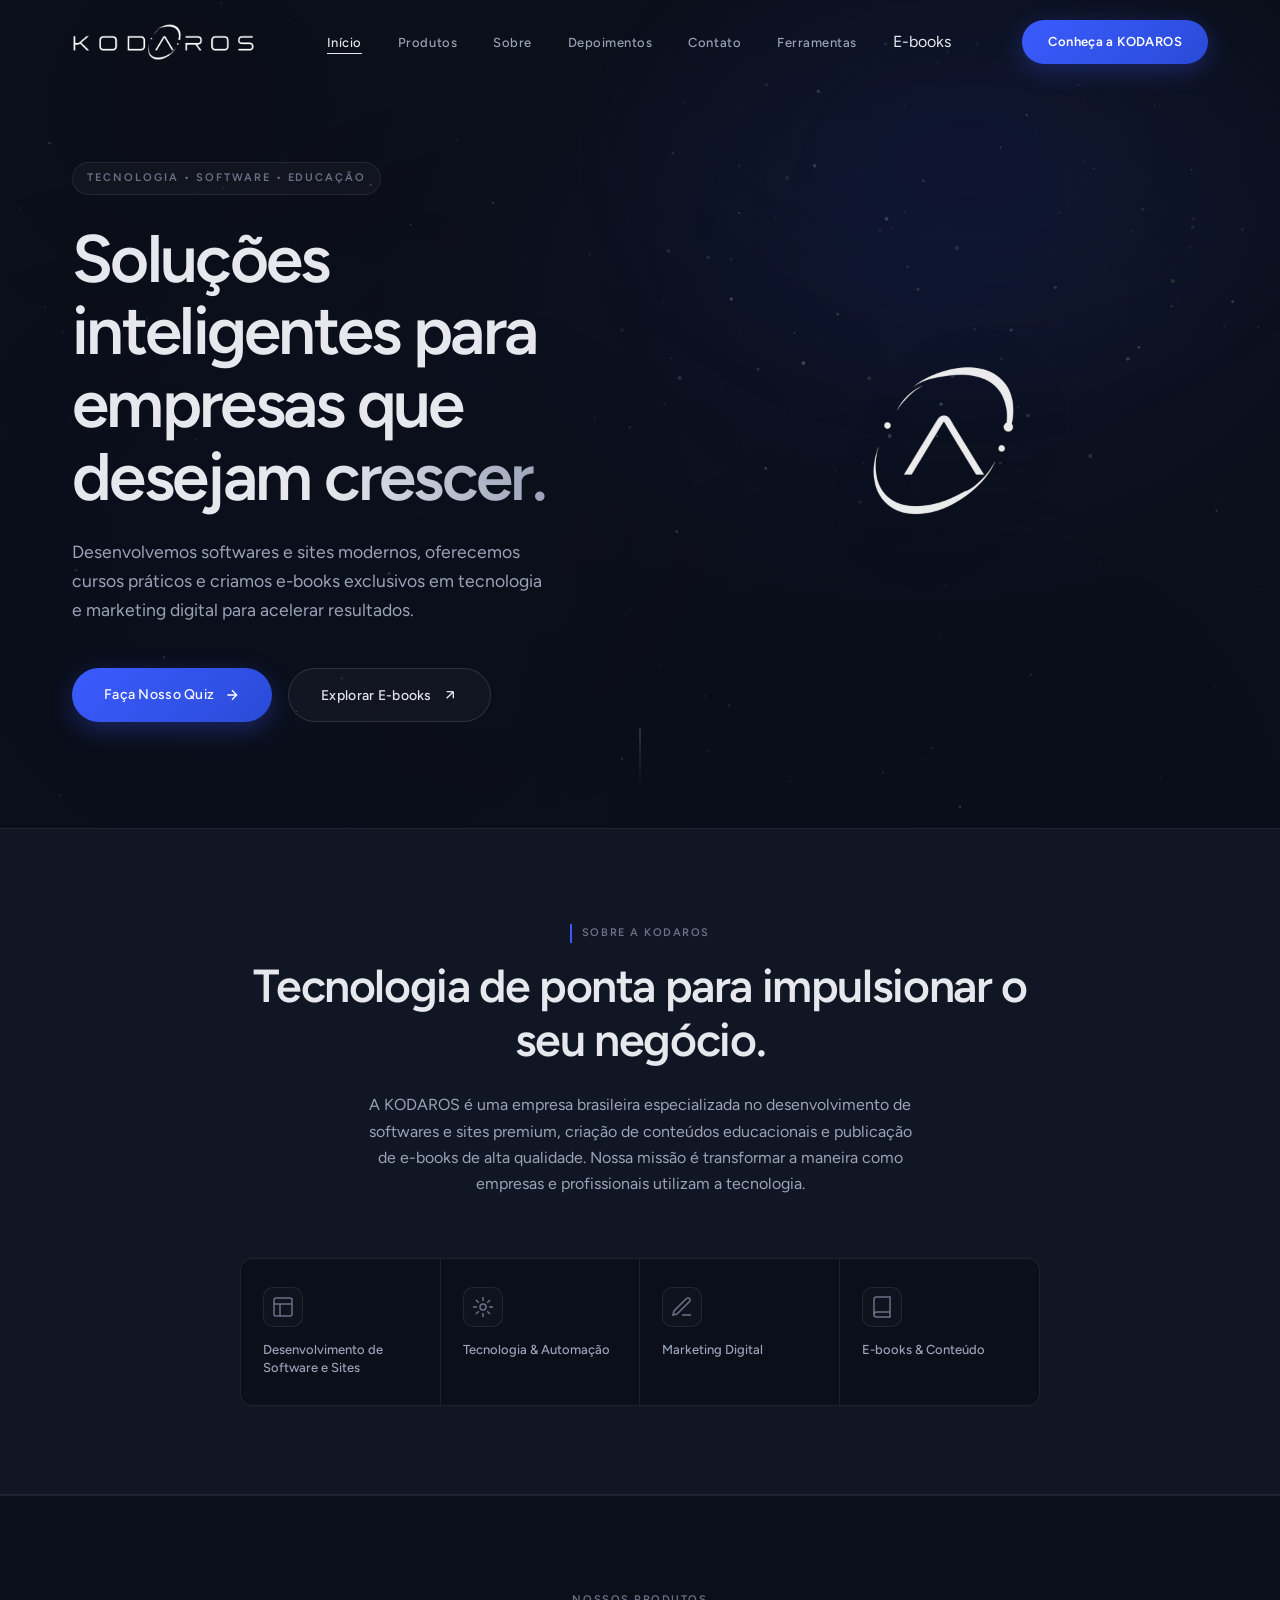
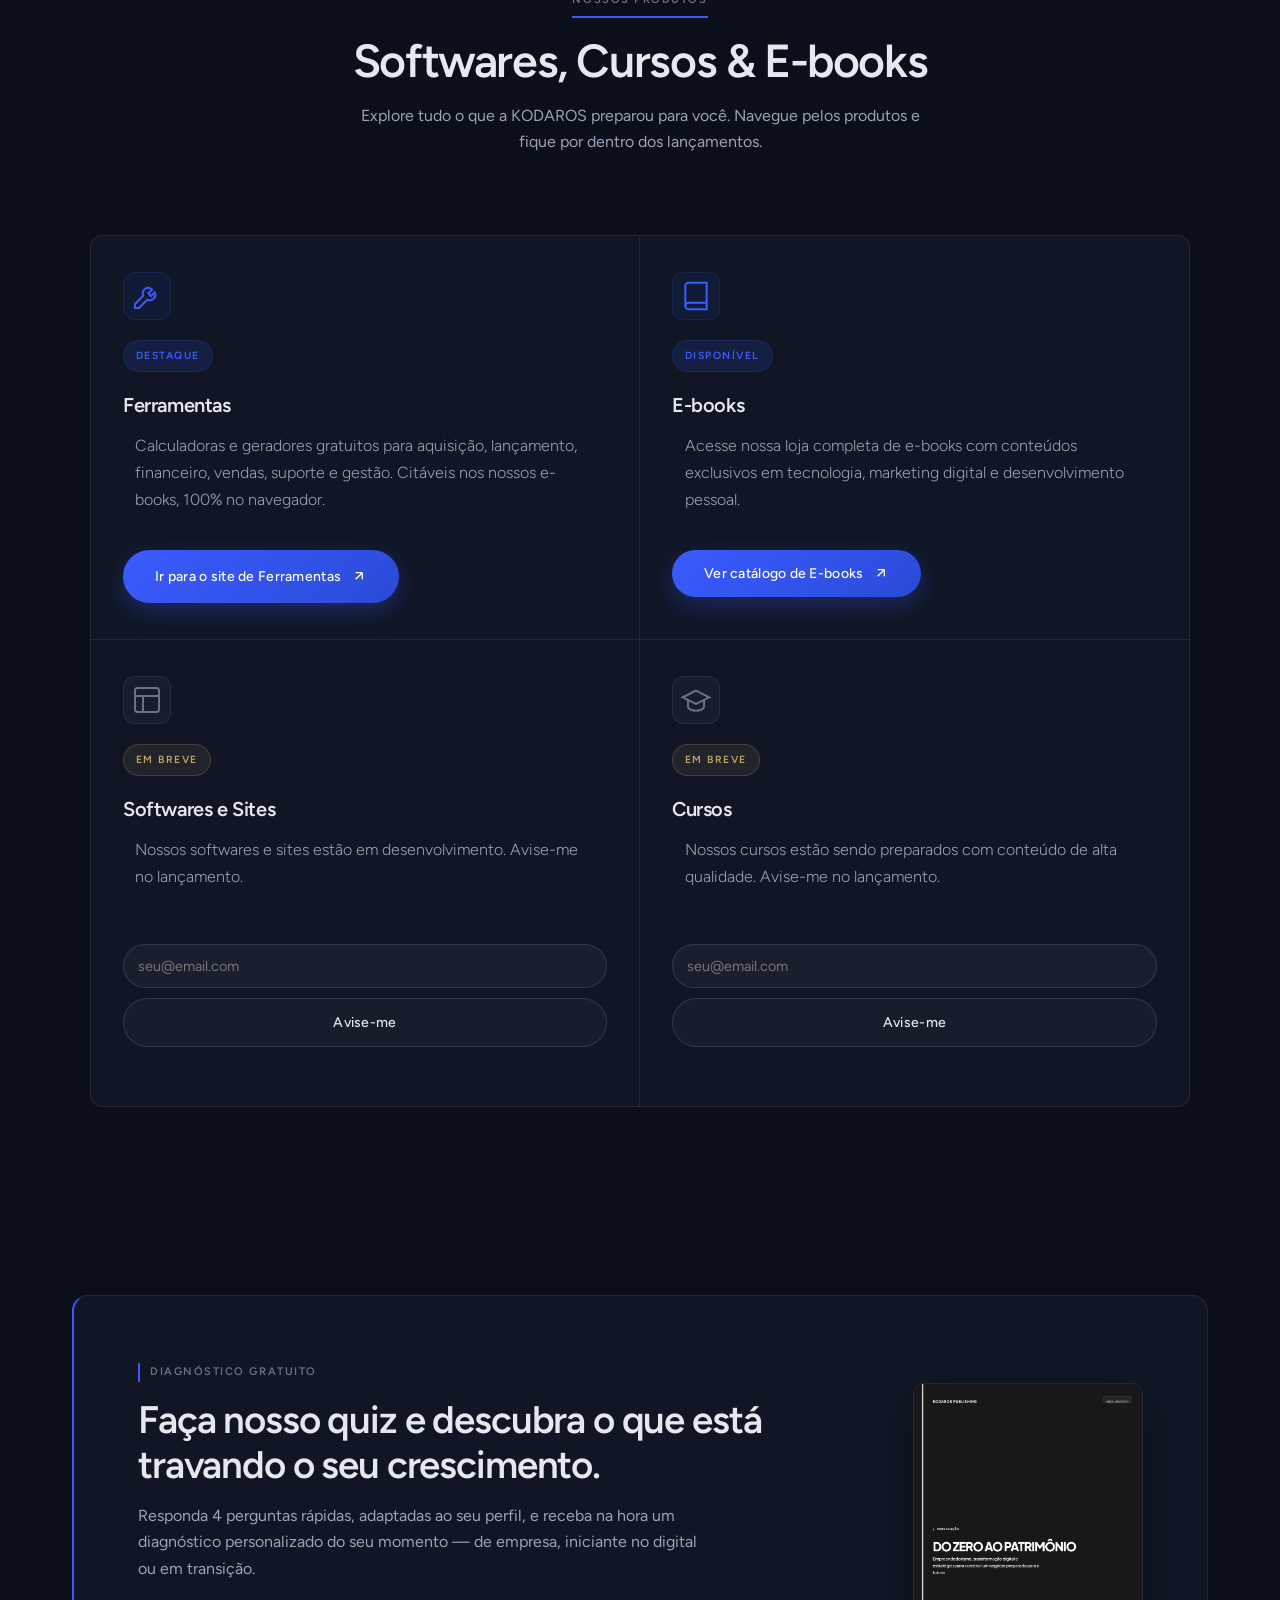
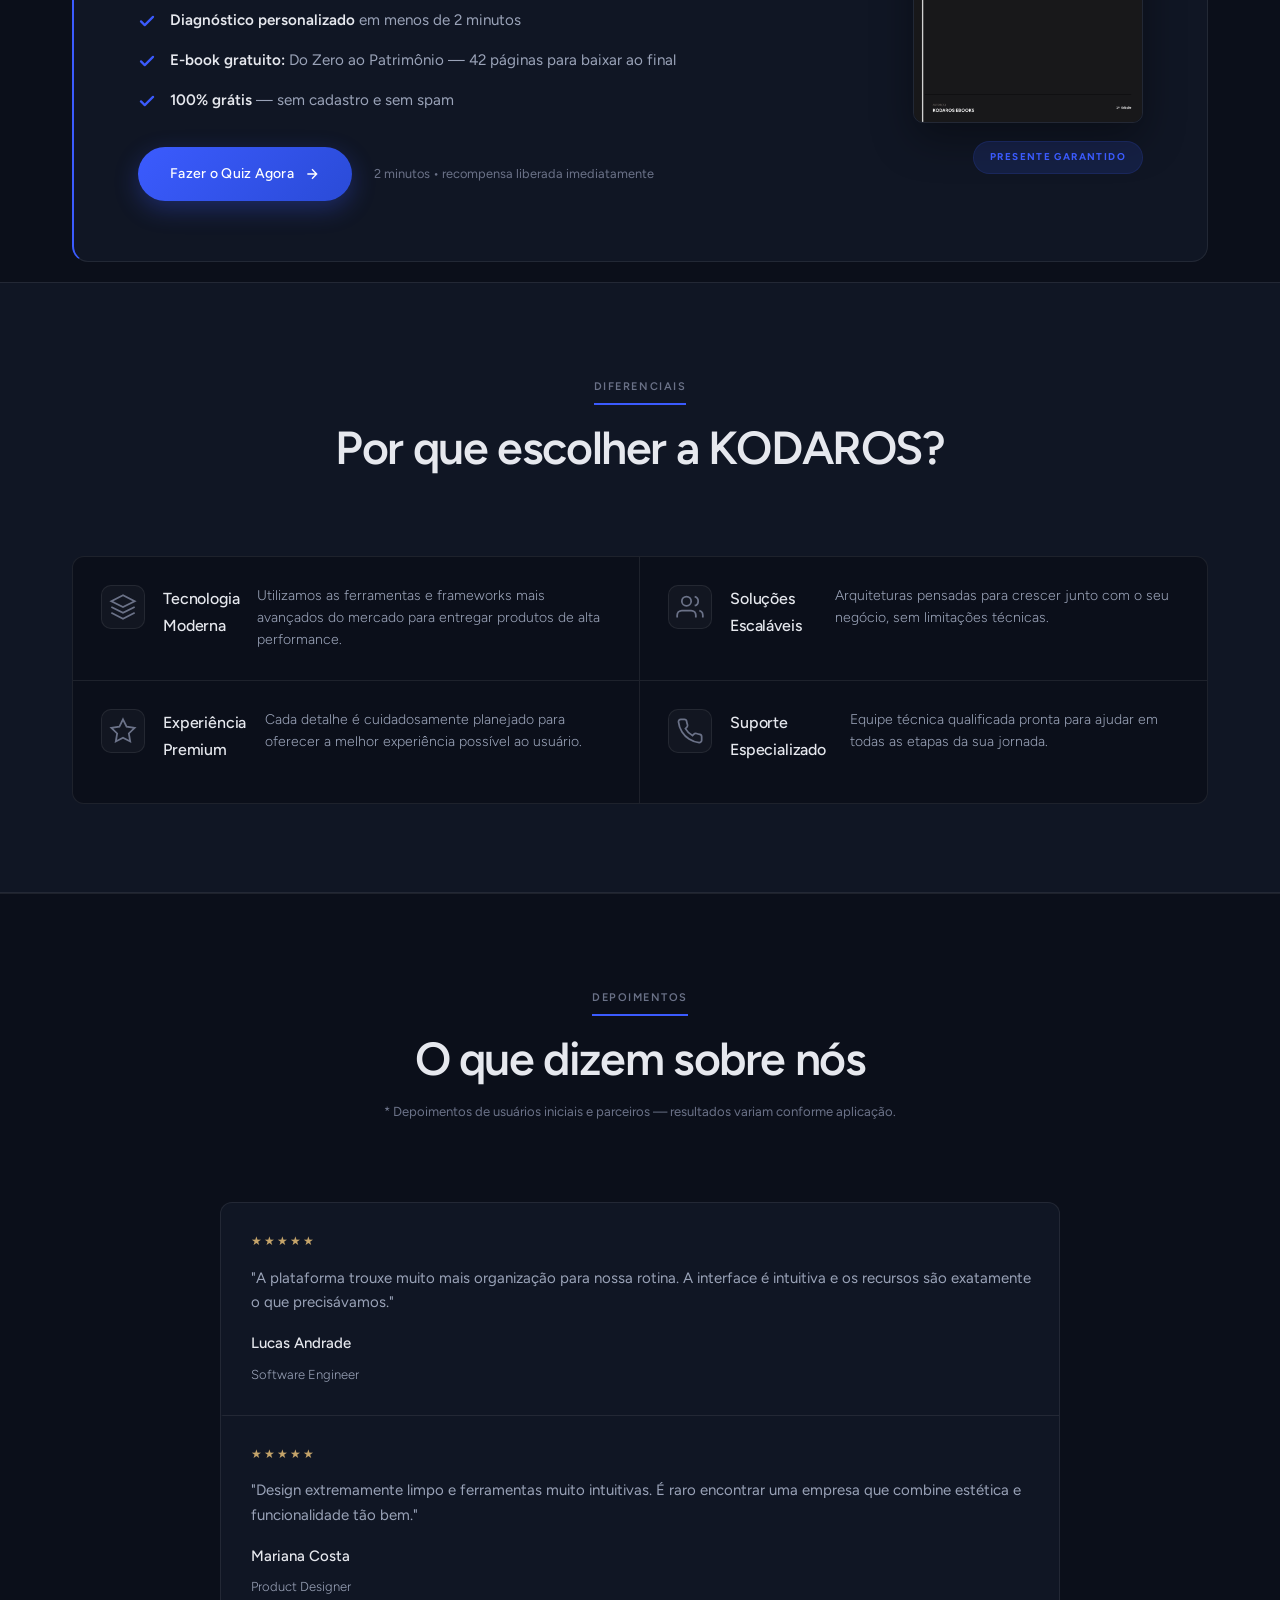
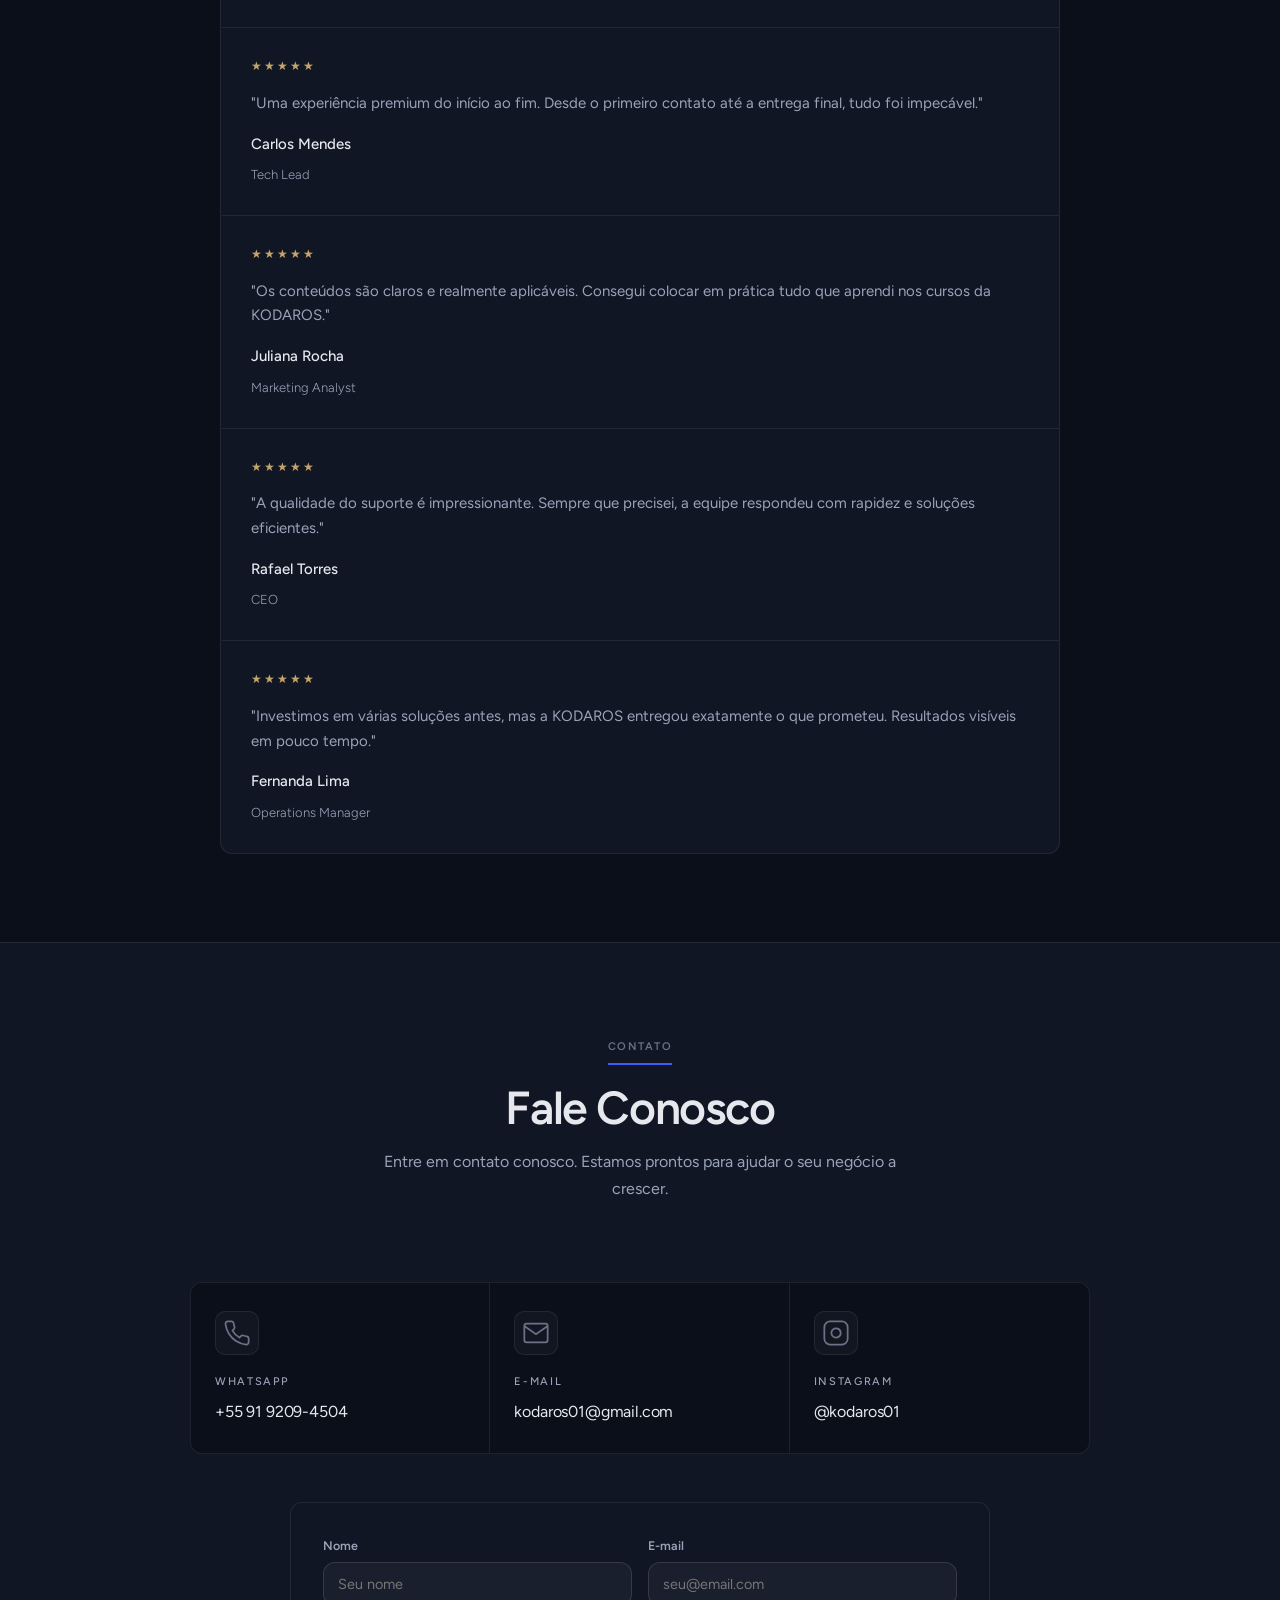
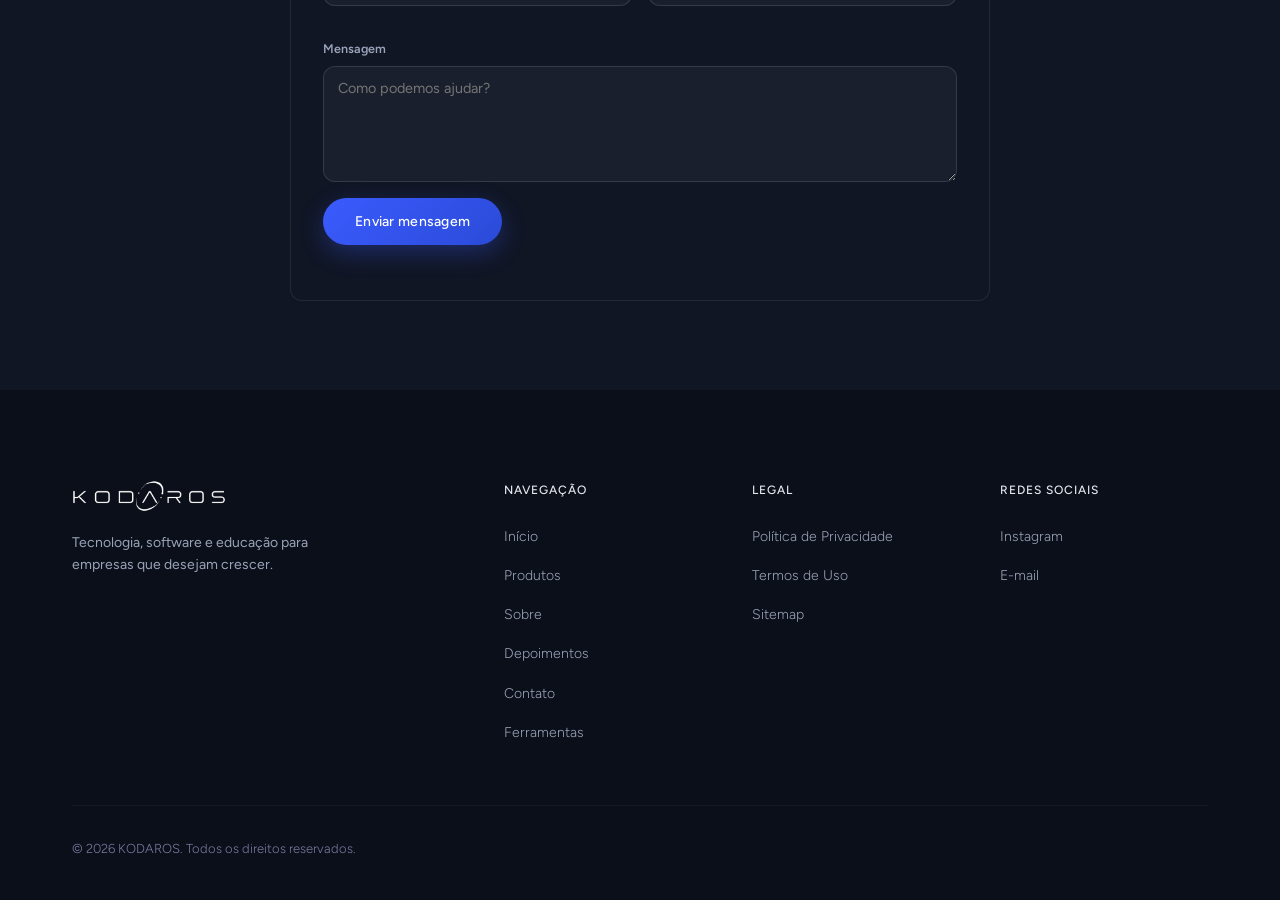
==== commit 04af50ee: "feat: coloca Avançado Arquitetura de Aquisição no topo do catálogo de e-books" ====
--- a/index.html
+++ b/index.html
@@ -36,14 +36,14 @@
       "@type":"ItemList",
       "name":"E-books KODAROS",
       "itemListElement":[
-        {"@type":"ListItem","position":1,"name":"Lançamento Milionário","url":"https://pay.hotmart.com/R106895415M"},
-        {"@type":"ListItem","position":2,"name":"Tráfego Que Vende","url":"https://pay.hotmart.com/D106894870O"},
-        {"@type":"ListItem","position":3,"name":"Venda Mais Hoje","url":"https://pay.hotmart.com/R106895345D"},
-        {"@type":"ListItem","position":4,"name":"Os 10 Pilares da Gestão Empresarial","url":"https://pay.hotmart.com/S107016677T"},
-        {"@type":"ListItem","position":5,"name":"Os 10 Pilares do Controle Financeiro","url":"https://pay.hotmart.com/E107016796K"},
-        {"@type":"ListItem","position":6,"name":"Use Seu Site Para Escalar Sua Empresa","url":"https://pay.hotmart.com/Y107016734X"},
-        {"@type":"ListItem","position":7,"name":"Transforme Reclamações em Vendas","url":"https://pay.hotmart.com/G107016779V"},
-        {"@type":"ListItem","position":8,"name":"Arquitetura de Aquisição","url":"https://kelvinoliveiracode.github.io/site-Arquitetura-de-Aquisicao/"}
+        {"@type":"ListItem","position":1,"name":"Arquitetura de Aquisição","url":"https://kelvinoliveiracode.github.io/site-Arquitetura-de-Aquisicao/"},
+        {"@type":"ListItem","position":2,"name":"Lançamento Milionário","url":"https://pay.hotmart.com/R106895415M"},
+        {"@type":"ListItem","position":3,"name":"Tráfego Que Vende","url":"https://pay.hotmart.com/D106894870O"},
+        {"@type":"ListItem","position":4,"name":"Venda Mais Hoje","url":"https://pay.hotmart.com/R106895345D"},
+        {"@type":"ListItem","position":5,"name":"Os 10 Pilares da Gestão Empresarial","url":"https://pay.hotmart.com/S107016677T"},
+        {"@type":"ListItem","position":6,"name":"Os 10 Pilares do Controle Financeiro","url":"https://pay.hotmart.com/E107016796K"},
+        {"@type":"ListItem","position":7,"name":"Use Seu Site Para Escalar Sua Empresa","url":"https://pay.hotmart.com/Y107016734X"},
+        {"@type":"ListItem","position":8,"name":"Transforme Reclamações em Vendas","url":"https://pay.hotmart.com/G107016779V"}
       ]
     }
     </script>
@@ -440,6 +440,18 @@
             </div>
 
             <div class="ebooks-grid">
+                <!-- Avançado: Arquitetura de Aquisição — DESTAQUE NO TOPO -->
+                <article class="ebook-card" data-class="avancado">
+                    <div class="ebook-cover"><img src="arquitetura-capa.png" alt="Arquitetura de Aquisição" width="270" height="360" loading="lazy"></div>
+                    <div class="ebook-body">
+                        <span class="ebook-badge">Avançado</span>
+                        <h3 class="ebook-title">Arquitetura de Aquisição</h3>
+                        <p class="ebook-desc">O sistema operacional de tráfego pago e funis da KODAROS. Framework A.P.E.R.T.O., 3 calculadoras e checklists de operação.</p>
+                        <div class="ebook-price"><span class="old">De R$ 247,00</span><span class="now">R$ 197,00</span></div>
+                        <a href="https://kelvinoliveiracode.github.io/site-Arquitetura-de-Aquisicao/" target="_blank" rel="noopener" class="btn btn-primary ebook-cta">Ver Página de Vendas</a>
+                    </div>
+                </article>
+
                 <!-- Clássico 1 -->
                 <article class="ebook-card" data-class="classicos">
                     <div class="ebook-cover"><img src="livro3.png" alt="Lançamento Milionário" width="270" height="360" loading="lazy"></div>
@@ -521,18 +533,6 @@
                         <p class="ebook-desc">O método para virar reclamações em fidelização e construir uma cultura centrada no cliente.</p>
                         <div class="ebook-price"><span class="old">De R$ 67,00</span><span class="now">R$ 22,99</span></div>
                         <a href="https://pay.hotmart.com/G107016779V?utm_source=kodaros_site&utm_medium=site&utm_campaign=ebooks_modal" target="_blank" rel="noopener" class="btn btn-primary ebook-cta">Comprar</a>
-                    </div>
-                </article>
-
-                <!-- Avançado: Arquitetura de Aquisição (redireciona para pagina de vendas separada) -->
-                <article class="ebook-card" data-class="avancado">
-                    <div class="ebook-cover"><img src="arquitetura-capa.png" alt="Arquitetura de Aquisição" width="270" height="360" loading="lazy"></div>
-                    <div class="ebook-body">
-                        <span class="ebook-badge">Avançado</span>
-                        <h3 class="ebook-title">Arquitetura de Aquisição</h3>
-                        <p class="ebook-desc">O sistema operacional de tráfego pago e funis da KODAROS. Framework A.P.E.R.T.O., 3 calculadoras e checklists de operação.</p>
-                        <div class="ebook-price"><span class="old">De R$ 247,00</span><span class="now">R$ 197,00</span></div>
-                        <a href="https://kelvinoliveiracode.github.io/site-Arquitetura-de-Aquisicao/" target="_blank" rel="noopener" class="btn btn-primary ebook-cta">Ver Página de Vendas</a>
                     </div>
                 </article>
 
--- a/style.css
+++ b/style.css
@@ -3,25 +3,25 @@
    Atualizações: Figtree font, SVG logos, waves scroll, glass effect
    ======================================== */
 
-/* DESIGN TOKENS — Variáveis CSS */
+/* DESIGN TOKENS — Premium Tech Executivo — Paleta A */
 :root {
-    --color-bg: #05050D;
-    --color-text-primary: #FFFFFF;
-    --color-text-muted: #A0A0B8;
-    --color-text-dim: #5A5A70;
-    --color-border: rgba(255, 255, 255, 0.06);
+    --color-bg: #0B0F1A;
+    --color-surface-1: #101624;
+    --color-surface-2: #151C2E;
+    --color-text-primary: #E6E8EE;
+    --color-text-muted: #9AA3B8;
+    --color-text-dim: #6B7288;
+    --color-border: rgba(255, 255, 255, 0.08);
     --color-border-hover: rgba(255, 255, 255, 0.14);
 
-    --color-accent: #8B5CF6;        /* violeta */
-    --color-accent-2: #22D3EE;      /* ciano */
-    --color-accent-3: #F472B6;      /* rosa */
-    --color-accent-soft: rgba(139, 92, 246, 0.35);
-
-    --gradient-primary: linear-gradient(135deg, #8B5CF6 0%, #6366F1 50%, #22D3EE 100%);
-    --gradient-text: linear-gradient(92deg, #C4B5FD 0%, #818CF8 50%, #67E8F9 100%);
-    --glow-primary: 0 0 0 1px rgba(139, 92, 246, 0.25),
-                    0 12px 40px rgba(124, 58, 237, 0.28),
-                    0 24px 80px rgba(34, 211, 238, 0.12);
+    --color-accent: #3B5BFE;        /* azul cobalto */
+    --color-accent-2: #C5A46A;      /* dourado quente - uso pontual */
+    --color-accent-3: #2A4BD7;      /* azul profundo */
+    --color-accent-soft: rgba(59, 91, 254, 0.14);
+
+    --gradient-primary: linear-gradient(135deg, #3B5BFE 0%, #2A4BD7 100%);
+    --gradient-text: linear-gradient(92deg, #E6E8EE 0%, #9AA3B8 100%);
+    --glow-primary: 0 8px 24px rgba(59, 91, 254, 0.28);
 
     --font-display: 'Figtree', sans-serif;
     --font-body: 'Figtree', sans-serif;
@@ -57,22 +57,35 @@
     font-size: 16px;
 }
 
-:focus-visible { outline: 2px solid #C4B5FD; outline-offset: 3px; }
+:focus-visible { outline: 2px solid var(--color-accent); outline-offset: 3px; }
 
 body {
     font-family: var(--font-display), -apple-system, BlinkMacSystemFont, 'Segoe UI', sans-serif;
-    font-weight: 300;
+    font-weight: 400;
     color: var(--color-text-primary);
     background-color: var(--color-bg);
     background-image:
-        radial-gradient(1100px 750px at 85% -10%, rgba(124, 58, 237, 0.22), transparent 62%),
-        radial-gradient(900px 650px at 0% 25%, rgba(34, 211, 238, 0.10), transparent 55%),
-        radial-gradient(1000px 700px at 55% 110%, rgba(236, 72, 153, 0.12), transparent 60%);
-    background-attachment: fixed;
+        radial-gradient(820px 520px at 72% 4%, rgba(59, 91, 254, 0.06), transparent 68%),
+        radial-gradient(680px 440px at 8% 18%, rgba(197, 164, 106, 0.04), transparent 62%);
+    background-attachment: scroll;
     line-height: 1.7;
     -webkit-font-smoothing: antialiased;
     -moz-osx-font-smoothing: grayscale;
     overflow-x: hidden;
+}
+/* Shape orgânico sutil atrás do hero — substitui galáxia neon */
+body::before {
+    content: '';
+    position: fixed;
+    top: -120px;
+    right: -80px;
+    width: 780px;
+    height: 560px;
+    background: radial-gradient(ellipse at center, rgba(59, 91, 254, 0.07), transparent 72%);
+    filter: blur(18px);
+    pointer-events: none;
+    z-index: 0;
+    opacity: 1;
 }
 
 a {
@@ -111,7 +124,7 @@
     height: 100vh;
     z-index: 0;
     pointer-events: none;
-    opacity: 1;
+    opacity: 0.28;
 }
 
 /* ========================================
@@ -142,20 +155,20 @@
 }
 
 .navbar.scrolled {
-    background: rgba(6, 6, 16, 0.72);
-    backdrop-filter: var(--blur-light) saturate(1.4);
-    -webkit-backdrop-filter: var(--blur-light) saturate(1.4);
-    border-bottom: 1px solid rgba(139, 92, 246, 0.18);
-    box-shadow: 0 12px 40px rgba(0, 0, 0, 0.35);
+    background: rgba(11, 15, 26, 0.88);
+    backdrop-filter: var(--blur-light) saturate(1.2);
+    -webkit-backdrop-filter: var(--blur-light) saturate(1.2);
+    border-bottom: 1px solid var(--color-border);
+    box-shadow: 0 8px 32px rgba(0, 0, 0, 0.28);
     padding: 14px 0;
     will-change: transform;
 }
 
 .navbar-solid {
-    background: rgba(6, 6, 16, 0.82);
-    backdrop-filter: var(--blur-light) saturate(1.4);
-    -webkit-backdrop-filter: var(--blur-light) saturate(1.4);
-    border-bottom: 1px solid rgba(139, 92, 246, 0.18);
+    background: rgba(11, 15, 26, 0.92);
+    backdrop-filter: var(--blur-light) saturate(1.2);
+    -webkit-backdrop-filter: var(--blur-light) saturate(1.2);
+    border-bottom: 1px solid var(--color-border);
 }
 
 .nav-container {
@@ -187,8 +200,8 @@
 .nav-link {
     font-family: var(--font-display);
     font-size: 0.8125rem;
-    font-weight: 400;
-    color: #8A8A8A;
+    font-weight: 500;
+    color: var(--color-text-muted);
     letter-spacing: 0.04em;
     position: relative;
     padding-bottom: 4px;
@@ -240,8 +253,8 @@
     color: #FFFFFF;
     letter-spacing: 0.03em;
     background: var(--gradient-primary);
-    background-size: 180% 180%;
-    box-shadow: 0 6px 24px rgba(124, 58, 237, 0.35);
+    background-size: 100% 100%;
+    box-shadow: 0 6px 24px rgba(59, 91, 254, 0.30);
     transition: all var(--transition-slower);
     position: relative;
     overflow: hidden;
@@ -259,10 +272,9 @@
 }
 
 .nav-cta:hover {
-    background-position: 100% 100%;
     opacity: 1;
     transform: translateY(-1px);
-    box-shadow: 0 10px 36px rgba(139, 92, 246, 0.5);
+    box-shadow: 0 10px 28px rgba(59, 91, 254, 0.38);
 }
 
 .nav-cta:hover::before {
@@ -319,9 +331,9 @@
 
 .btn-primary {
     background: var(--gradient-primary);
-    background-size: 180% 180%;
+    background-size: 100% 100%;
     color: #FFFFFF;
-    box-shadow: 0 10px 32px rgba(124, 58, 237, 0.35);
+    box-shadow: 0 8px 24px rgba(59, 91, 254, 0.30);
 }
 
 .btn-primary::before {
@@ -336,8 +348,7 @@
 }
 
 .btn-primary:hover {
-    background-position: 100% 100%;
-    transform: translateY(-3px);
+    transform: translateY(-2px);
     box-shadow: var(--glow-primary);
     opacity: 1;
 }
@@ -347,18 +358,15 @@
 }
 
 .btn-secondary {
-    background: rgba(255, 255, 255, 0.04);
+    background: rgba(255, 255, 255, 0.03);
     color: var(--color-text-primary);
-    border: 1px solid rgba(255, 255, 255, 0.18);
-    backdrop-filter: var(--blur-card);
-    -webkit-backdrop-filter: var(--blur-card);
+    border: 1px solid rgba(255, 255, 255, 0.12);
 }
 
 .btn-secondary:hover {
-    background: rgba(139, 92, 246, 0.14);
-    border-color: rgba(139, 92, 246, 0.55);
-    box-shadow: 0 12px 36px rgba(124, 58, 237, 0.25);
-    transform: translateY(-3px);
+    background: rgba(255, 255, 255, 0.06);
+    border-color: rgba(255, 255, 255, 0.18);
+    transform: translateY(-2px);
     opacity: 1;
 }
 
@@ -382,10 +390,10 @@
    HERO
    ======================================== */
 .hero {
-    min-height: 100vh;
+    min-height: 92vh;
     display: flex;
     align-items: center;
-    padding: 140px 0 80px;
+    padding: 120px 0 64px;
     position: relative;
     overflow: hidden;
     z-index: 1;
@@ -415,34 +423,24 @@
     font-family: var(--font-display);
     font-size: 0.6875rem;
     font-weight: 600;
-    letter-spacing: 0.22em;
+    letter-spacing: 0.18em;
     text-transform: uppercase;
-    color: #A78BFA;
-    text-shadow: 0 0 24px rgba(139, 92, 246, 0.45);
+    color: var(--color-text-dim);
+    border: 1px solid var(--color-border);
+    background: rgba(255,255,255,0.03);
+    padding: 6px 14px;
+    border-radius: 999px;
     margin-bottom: 28px;
     position: relative;
-    overflow: hidden;
-}
-
-.hero-label::after {
-    content: attr(data-text);
-    position: absolute;
-    top: 0;
-    left: 0;
-    width: 0;
-    color: #67E8F9;
-    overflow: hidden;
-    white-space: nowrap;
-    animation: textReveal 2s var(--ease-out-expo) 0.5s forwards;
 }
 
 .hero-title {
     font-family: var(--font-display);
     font-size: clamp(2.5rem, 5.5vw, 4.2rem);
-    font-weight: 300;
-    line-height: 1.1;
+    font-weight: 600;
+    line-height: 1.08;
     letter-spacing: -0.04em;
-    margin-bottom: 28px;
+    margin-bottom: 24px;
     color: var(--color-text-primary);
 }
 
@@ -471,10 +469,10 @@
 
 .hero-subtitle {
     font-family: var(--font-body);
-    font-size: 1.125rem;
-    font-weight: 300;
+    font-size: 1.1rem;
+    font-weight: 400;
     color: var(--color-text-muted);
-    line-height: 1.7;
+    line-height: 1.65;
     max-width: 480px;
     margin-bottom: 44px;
     opacity: 0;
@@ -532,25 +530,24 @@
 
 .hero-icon-svg {
     width: 100%;
-    max-width: 420px;
+    max-width: 360px;
     height: auto;
     display: flex;
     align-items: center;
     justify-content: center;
-    animation: iconFloat 6s ease-in-out infinite;
 }
 
 .hero-icon-img {
     width: 100%;
     height: auto;
-    filter: drop-shadow(0 0 50px rgba(139, 92, 246, 0.45))
-            drop-shadow(0 0 110px rgba(34, 211, 238, 0.25));
-    transition: filter 0.5s ease;
+    filter: drop-shadow(0 16px 40px rgba(0, 0, 0, 0.32));
+    opacity: 0.92;
+    transition: opacity 0.4s ease, transform 0.4s ease;
 }
 
 .hero-icon-svg:hover .hero-icon-img {
-    filter: drop-shadow(0 0 70px rgba(139, 92, 246, 0.6))
-            drop-shadow(0 0 140px rgba(34, 211, 238, 0.35));
+    opacity: 1;
+    transform: scale(1.02);
 }
 
 /* ========================================
@@ -561,37 +558,37 @@
     font-family: var(--font-display);
     font-size: 0.6875rem;
     font-weight: 600;
-    letter-spacing: 0.18em;
+    letter-spacing: 0.14em;
     text-transform: uppercase;
-    background: var(--gradient-text);
-    -webkit-background-clip: text;
-    background-clip: text;
-    -webkit-text-fill-color: transparent;
-    color: transparent;
-    margin-bottom: 18px;
-    transition: letter-spacing var(--transition-slower);
-}
-
-.section-header:hover .section-label {
-    letter-spacing: 0.3em;
+    color: var(--color-text-dim);
+    border-left: 2px solid var(--color-accent);
+    padding-left: 10px;
+    margin-bottom: 16px;
+}
+
+.section-header .section-label {
+    border-left: none;
+    border-bottom: 2px solid var(--color-accent);
+    padding-left: 0;
+    padding-bottom: 6px;
 }
 
 .section-title {
     font-family: var(--font-display);
-    font-size: clamp(2rem, 4.5vw, 3.2rem);
-    font-weight: 300;
-    line-height: 1.15;
+    font-size: clamp(2rem, 4.5vw, 2.9rem);
+    font-weight: 600;
+    line-height: 1.18;
     letter-spacing: -0.03em;
-    margin-bottom: 18px;
+    margin-bottom: 14px;
     color: var(--color-text-primary);
 }
 
 .section-desc {
     font-family: var(--font-body);
-    font-size: 1.0625rem;
-    font-weight: 300;
+    font-size: 1rem;
+    font-weight: 400;
     color: var(--color-text-muted);
-    line-height: 1.7;
+    line-height: 1.65;
     max-width: 560px;
 }
 
@@ -608,8 +605,10 @@
    ABOUT
    ======================================== */
 .about {
-    padding: 140px 0;
-    background: transparent;
+    padding: 88px 0;
+    background: var(--color-surface-1);
+    border-top: 1px solid var(--color-border);
+    border-bottom: 1px solid var(--color-border);
     position: relative;
     z-index: 1;
 }
@@ -631,42 +630,33 @@
 .about-pillars {
     display: grid;
     grid-template-columns: repeat(4, 1fr);
-    gap: 20px;
+    gap: 0;
+    border: 1px solid var(--color-border);
+    border-radius: 12px;
+    overflow: hidden;
+    background: var(--color-bg);
 }
 
 .pillar {
     display: flex;
     flex-direction: column;
-    align-items: center;
-    gap: 16px;
-    padding: 36px 16px;
-    border-radius: 20px;
-    border: 1px solid rgba(255, 255, 255, 0.04);
-    background: rgba(255, 255, 255, 0.015);
-    backdrop-filter: var(--blur-card);
-    -webkit-backdrop-filter: var(--blur-card);
-    transition: all var(--transition-slower);
-    position: relative;
-    overflow: hidden;
-    transform-style: preserve-3d;
-}
-
-.pillar::before {
-    content: '';
-    position: absolute;
-    top: 0;
-    left: 0;
-    right: 0;
-    height: 1px;
-    background: linear-gradient(90deg, transparent, rgba(255,255,255,0.08), transparent);
-    opacity: 0;
-    transition: opacity 0.5s ease;
-}
+    align-items: flex-start;
+    gap: 14px;
+    padding: 28px 22px;
+    border: none;
+    border-right: 1px solid var(--color-border);
+    background: transparent;
+    transition: background var(--transition-normal);
+    position: relative;
+}
+
+.pillar:last-child { border-right: none; }
+
+.pillar::before { display: none; }
 
 .pillar:hover {
-    border-color: var(--color-border-hover);
-    transform: translateY(-8px) scale(1.02);
-    background: rgba(255, 255, 255, 0.03);
+    background: rgba(255, 255, 255, 0.02);
+    transform: none;
     box-shadow: 0 20px 60px rgba(0, 0, 0, 0.45),
                 0 0 50px rgba(124, 58, 237, 0.1);
 }
@@ -676,174 +666,145 @@
 }
 
 .pillar-icon {
-    width: 52px;
-    height: 52px;
+    width: 40px;
+    height: 40px;
     display: flex;
     align-items: center;
     justify-content: center;
-    color: #7A7A7A;
-    transition: color 0.4s ease, transform var(--transition-slower);
+    color: var(--color-text-dim);
+    border: 1px solid var(--color-border);
+    border-radius: 10px;
+    background: rgba(255,255,255,0.02);
 }
 
 .pillar:hover .pillar-icon {
-    color: var(--color-text-primary);
-    transform: scale(1.1);
+    color: var(--color-accent);
+    border-color: var(--color-accent-soft);
 }
 
 .pillar span {
     font-family: var(--font-body);
     font-size: 0.8125rem;
-    font-weight: 300;
+    font-weight: 500;
     color: var(--color-text-muted);
-    text-align: center;
-    transition: color 0.4s ease;
+    text-align: left;
+    line-height: 1.4;
 }
 
 .pillar:hover span {
-    color: #AAAAAA;
+    color: var(--color-text-primary);
 }
 
 /* ========================================
    PRODUCTS — Softwares e Sites | Cursos | E-books
    ======================================== */
 .products {
-    padding: 140px 0;
-    background: transparent;
+    padding: 88px 0;
+    background: var(--color-bg);
     position: relative;
     z-index: 1;
+    border-top: 1px solid var(--color-border);
 }
 
 .products-grid {
     display: grid;
-    grid-template-columns: repeat(auto-fit, minmax(280px, 1fr));
-    gap: 24px;
+    grid-template-columns: repeat(2, 1fr);
+    gap: 0;
     align-items: stretch;
-    max-width: 1200px;
+    max-width: 1100px;
     margin: 0 auto;
+    border: 1px solid var(--color-border);
+    border-radius: 12px;
+    overflow: hidden;
+    background: var(--color-surface-1);
 }
 
 .product-card {
     position: relative;
-    text-align: center;
-    padding: 64px 48px;
-    border-radius: 28px;
-    border: 1px solid rgba(255, 255, 255, 0.07);
-    background: linear-gradient(180deg, rgba(255, 255, 255, 0.045), rgba(255, 255, 255, 0.012));
-    backdrop-filter: var(--blur-card);
-    -webkit-backdrop-filter: var(--blur-card);
-    height: 100%;
-    min-height: 430px;
+    text-align: left;
+    padding: 36px 32px;
+    border: none;
+    border-right: 1px solid var(--color-border);
+    border-bottom: 1px solid var(--color-border);
+    background: transparent;
+    height: auto;
+    min-height: 0;
     display: flex;
     flex-direction: column;
+    align-items: flex-start;
+    justify-content: flex-start;
+    overflow: hidden;
+    transition: background var(--transition-normal);
+}
+
+.product-card:nth-child(2n) { border-right: none; }
+.product-card:nth-last-child(-n+2) { border-bottom: none; }
+
+.product-card::before { display: none; }
+}
+
+.product-card:hover {
+    border-color: var(--color-border-hover);
+    background: rgba(255,255,255,0.02);
+}
+
+.product-glow { display: none; }
+
+.product-icon {
+    width: 48px;
+    height: 48px;
+    display: flex;
     align-items: center;
     justify-content: center;
-    overflow: hidden;
-    transition: border-color var(--transition-slower),
-                box-shadow var(--transition-slower),
-                transform var(--transition-slower);
-    transform: translateY(0) scale(1);
-}
-
-.product-card::before {
-    content: '';
-    position: absolute;
-    top: 0;
-    left: 20%;
-    right: 20%;
-    height: 1px;
-    background: linear-gradient(90deg, transparent, rgba(139, 92, 246, 0.6), rgba(34, 211, 238, 0.6), transparent);
-    opacity: 0.7;
-    transition: opacity 0.5s ease;
-}
-
-.product-card:hover {
-    border-color: rgba(139, 92, 246, 0.35);
-    transform: translateY(-6px);
-    box-shadow: 0 30px 90px rgba(0, 0, 0, 0.45),
-                0 0 60px rgba(124, 58, 237, 0.12);
-}
-
-.product-glow {
-    position: absolute;
-    top: 30%;
-    left: 50%;
-    width: 420px;
-    height: 420px;
-    background: radial-gradient(circle, rgba(139, 92, 246, 0.16), transparent 65%);
-    transform: translate(-50%, -50%);
-    pointer-events: none;
-    transition: opacity 0.5s ease;
-}
-
-.product-card-live .product-glow {
-    background: radial-gradient(circle, rgba(34, 211, 238, 0.18), transparent 65%);
-}
-
-.product-icon {
-    width: 72px;
-    height: 72px;
-    display: flex;
-    align-items: center;
-    justify-content: center;
-    border-radius: 22px;
-    background: linear-gradient(135deg, rgba(139, 92, 246, 0.22), rgba(34, 211, 238, 0.12));
-    border: 1px solid rgba(139, 92, 246, 0.35);
-    color: #C4B5FD;
-    box-shadow: 0 12px 36px rgba(124, 58, 237, 0.25);
-    margin-bottom: 28px;
-    position: relative;
-    z-index: 1;
-    transition: transform var(--transition-slower), color 0.4s ease;
+    border-radius: 12px;
+    background: rgba(255,255,255,0.03);
+    border: 1px solid var(--color-border);
+    color: var(--color-text-dim);
+    margin-bottom: 20px;
 }
 
 .product-card-live .product-icon {
-    background: linear-gradient(135deg, rgba(34, 211, 238, 0.2), rgba(139, 92, 246, 0.16));
-    border-color: rgba(34, 211, 238, 0.4);
-    color: #67E8F9;
-    box-shadow: 0 12px 36px rgba(34, 211, 238, 0.2);
+    background: rgba(59, 91, 254, 0.08);
+    border-color: var(--color-accent-soft);
+    color: var(--color-accent);
 }
 
 .product-card:hover .product-icon {
-    transform: scale(1.1) rotate(-4deg);
+    border-color: var(--color-border-hover);
 }
 
 .product-status {
     display: inline-block;
     font-family: var(--font-display);
-    font-size: 0.6875rem;
+    font-size: 0.65rem;
     font-weight: 600;
-    letter-spacing: 0.2em;
+    letter-spacing: 0.14em;
     text-transform: uppercase;
-    padding: 9px 22px;
-    border-radius: 100px;
-    margin-bottom: 22px;
-    position: relative;
-    z-index: 1;
+    padding: 6px 12px;
+    border-radius: 999px;
+    margin-bottom: 16px;
+    border: 1px solid var(--color-border);
 }
 
 .status-live {
-    color: #6EE7B7;
-    background: rgba(16, 185, 129, 0.12);
-    border: 1px solid rgba(16, 185, 129, 0.35);
-    box-shadow: 0 0 28px rgba(16, 185, 129, 0.2);
+    color: var(--color-accent);
+    background: var(--color-accent-soft);
+    border-color: var(--color-accent-soft);
 }
 
 .status-soon {
-    color: #FCD34D;
-    background: rgba(245, 158, 11, 0.12);
-    border: 1px solid rgba(245, 158, 11, 0.35);
-    box-shadow: 0 0 28px rgba(245, 158, 11, 0.18);
+    color: var(--color-accent-2);
+    background: rgba(197,164,106,0.10);
+    border-color: rgba(197,164,106,0.22);
 }
 
 .product-title {
     font-family: var(--font-display);
-    font-size: clamp(1.6rem, 3vw, 2.2rem);
+    font-size: 1.25rem;
     font-weight: 600;
     letter-spacing: -0.02em;
     color: var(--color-text-primary);
-    margin-bottom: 16px;
-    position: relative;
-    z-index: 1;
+    margin-bottom: 10px;
 }
 
 .product-desc {
@@ -879,75 +840,62 @@
    WHY CHOOSE US
    ======================================== */
 .why-us {
-    padding: 140px 0;
-    background: transparent;
+    padding: 88px 0;
+    background: var(--color-surface-1);
+    border-top: 1px solid var(--color-border);
+    border-bottom: 1px solid var(--color-border);
     position: relative;
     z-index: 1;
 }
 
 .why-grid {
     display: grid;
-    grid-template-columns: repeat(4, 1fr);
-    gap: 20px;
+    grid-template-columns: repeat(2, 1fr);
+    gap: 0;
+    border: 1px solid var(--color-border);
+    border-radius: 12px;
+    overflow: hidden;
+    background: var(--color-bg);
 }
 
 .why-card {
-    padding: 44px 28px;
-    border-radius: 24px;
-    border: 1px solid rgba(255, 255, 255, 0.04);
-    background: rgba(255, 255, 255, 0.005);
-    backdrop-filter: var(--blur-card);
-    -webkit-backdrop-filter: var(--blur-card);
-    transition: all var(--transition-slower);
-    text-align: center;
-    position: relative;
-    overflow: hidden;
-    transform-style: preserve-3d;
-}
-
-.why-card::before {
-    content: '';
-    position: absolute;
-    top: 0;
-    left: 0;
-    right: 0;
-    height: 1px;
-    background: linear-gradient(90deg, transparent, rgba(255,255,255,0.06), transparent);
-    opacity: 0;
-    transition: opacity 0.5s ease;
-}
+    padding: 28px 28px;
+    border: none;
+    border-right: 1px solid var(--color-border);
+    border-bottom: 1px solid var(--color-border);
+    background: transparent;
+    text-align: left;
+    display: flex;
+    gap: 18px;
+    align-items: flex-start;
+}
+
+.why-card:nth-child(2n) { border-right: none; }
+.why-card:nth-last-child(-n+2) { border-bottom: none; }
+
+.why-card::before { display: none; }
 
 .why-card:hover {
-    border-color: var(--color-border-hover);
-    transform: translateY(-8px) scale(1.02);
-    background: rgba(255, 255, 255, 0.015);
-    box-shadow: 0 20px 60px rgba(0, 0, 0, 0.45),
-                0 0 50px rgba(124, 58, 237, 0.1);
-}
-
-.why-card:hover::before {
-    opacity: 1;
+    background: rgba(255,255,255,0.02);
+    transform: none;
 }
 
 .why-icon {
-    width: 56px;
-    height: 56px;
+    width: 44px;
+    height: 44px;
+    flex-shrink: 0;
     display: flex;
     align-items: center;
     justify-content: center;
-    border-radius: 16px;
+    border-radius: 10px;
     background: rgba(255, 255, 255, 0.03);
-    border: 1px solid rgba(255, 255, 255, 0.05);
-    margin: 0 auto 22px;
-    color: var(--color-text-muted);
-    transition: all var(--transition-slower);
+    border: 1px solid var(--color-border);
+    color: var(--color-text-dim);
 }
 
 .why-card:hover .why-icon {
-    background: rgba(255, 255, 255, 0.06);
-    border-color: rgba(255, 255, 255, 0.1);
-    color: var(--color-text-primary);
-    transform: scale(1.1);
+    color: var(--color-accent);
+    border-color: var(--color-accent-soft);
 }
 
 .why-card h3 {
@@ -971,76 +919,57 @@
    TESTIMONIALS
    ======================================== */
 .testimonials {
-    padding: 140px 0;
-    background: transparent;
+    padding: 88px 0;
+    background: var(--color-bg);
+    border-top: 1px solid var(--color-border);
     position: relative;
     z-index: 1;
 }
 
 .testimonials-grid {
     display: grid;
-    grid-template-columns: repeat(3, 1fr);
-    gap: 20px;
+    grid-template-columns: 1fr;
+    gap: 0;
+    max-width: 840px;
+    margin: 0 auto;
+    border: 1px solid var(--color-border);
+    border-radius: 12px;
+    overflow: hidden;
+    background: var(--color-surface-1);
 }
 
 .testimonial-card {
-    padding: 40px 28px;
-    border-radius: 24px;
-    border: 1px solid rgba(255, 255, 255, 0.04);
-    background: rgba(255, 255, 255, 0.005);
-    backdrop-filter: var(--blur-card);
-    -webkit-backdrop-filter: var(--blur-card);
-    transition: all var(--transition-slower);
-    position: relative;
-    overflow: hidden;
-    transform-style: preserve-3d;
-}
-
-.testimonial-card::before {
-    content: '';
-    position: absolute;
-    top: 0;
-    left: 0;
-    right: 0;
-    height: 1px;
-    background: linear-gradient(90deg, transparent, rgba(255,255,255,0.06), transparent);
-    opacity: 0;
-    transition: opacity 0.5s ease;
-}
+    padding: 28px 28px;
+    border: none;
+    border-bottom: 1px solid var(--color-border);
+    border-left: 2px solid transparent;
+    background: transparent;
+    border-radius: 0;
+}
+
+.testimonial-card:last-child { border-bottom: none; }
+
+.testimonial-card::before { display: none; }
 
 .testimonial-card:hover {
-    border-color: var(--color-border-hover);
-    transform: translateY(-8px) scale(1.01);
-    background: rgba(255, 255, 255, 0.015);
-    box-shadow: 0 20px 60px rgba(0, 0, 0, 0.45),
-                0 0 50px rgba(124, 58, 237, 0.1);
-}
-
-.testimonial-card:hover::before {
-    opacity: 1;
+    background: rgba(255,255,255,0.02);
+    border-left-color: var(--color-border);
 }
 
 .stars {
-    font-size: 0.875rem;
-    color: var(--color-text-primary);
+    font-size: 0.75rem;
+    color: var(--color-accent-2);
     letter-spacing: 2px;
-    margin-bottom: 20px;
-    transition: letter-spacing var(--transition-slower), opacity 0.5s ease;
-}
-
-.testimonial-card:hover .stars {
-    letter-spacing: 5px;
-    opacity: 0.8;
+    margin-bottom: 14px;
 }
 
 .testimonial-text {
     font-family: var(--font-body);
     font-size: 0.9375rem;
-    font-weight: 300;
+    font-weight: 400;
     color: var(--color-text-muted);
-    line-height: 1.7;
-    margin-bottom: 28px;
-    font-style: italic;
+    line-height: 1.65;
+    margin-bottom: 16px;
 }
 
 .testimonial-author strong {
@@ -1063,8 +992,9 @@
    CONTACT
    ======================================== */
 .contact {
-    padding: 140px 0;
-    background: transparent;
+    padding: 88px 0;
+    background: var(--color-surface-1);
+    border-top: 1px solid var(--color-border);
     position: relative;
     z-index: 1;
 }
@@ -1072,74 +1002,48 @@
 .contact-channels {
     display: grid;
     grid-template-columns: repeat(3, 1fr);
-    gap: 20px;
+    gap: 0;
     max-width: 900px;
     margin: 0 auto;
+    border: 1px solid var(--color-border);
+    border-radius: 12px;
+    overflow: hidden;
+    background: var(--color-bg);
 }
 
 .contact-channel {
     display: flex;
     flex-direction: column;
-    align-items: center;
-    text-align: center;
-    gap: 22px;
-    padding: 52px 32px;
-    border-radius: 24px;
-    border: 1px solid rgba(255, 255, 255, 0.04);
-    background: rgba(255, 255, 255, 0.005);
-    backdrop-filter: var(--blur-card);
-    -webkit-backdrop-filter: var(--blur-card);
-    transition: all var(--transition-slower);
+    align-items: flex-start;
+    text-align: left;
+    gap: 18px;
+    padding: 28px 24px;
+    border: none;
+    border-right: 1px solid var(--color-border);
+    background: transparent;
+    transition: background var(--transition-normal);
     cursor: pointer;
-    position: relative;
-    overflow: hidden;
     transform-style: preserve-3d;
 }
 
-.contact-channel::before {
-    content: '';
-    position: absolute;
-    top: 0;
-    left: 0;
-    right: 0;
-    height: 1px;
-    background: linear-gradient(90deg, transparent, rgba(255,255,255,0.08), transparent);
-    opacity: 0;
-    transition: opacity 0.5s ease;
-}
-
-.contact-channel:hover {
-    border-color: rgba(255, 255, 255, 0.12);
-    transform: translateY(-10px) scale(1.02);
-    background: rgba(255, 255, 255, 0.015);
-    box-shadow: 0 25px 80px rgba(0, 0, 0, 0.5),
-                0 0 0 1px rgba(139, 92, 246, 0.3),
-                0 0 60px rgba(124, 58, 237, 0.12);
-    opacity: 1;
-}
-
-.contact-channel:hover::before {
-    opacity: 1;
-}
+.contact-channel:last-child { border-right: none; }
+.contact-channel:hover { background: rgba(255,255,255,0.02); }
 
 .channel-icon {
-    width: 68px;
-    height: 68px;
+    width: 44px;
+    height: 44px;
     display: flex;
     align-items: center;
     justify-content: center;
-    border-radius: 20px;
-    background: rgba(255, 255, 255, 0.03);
-    border: 1px solid rgba(255, 255, 255, 0.05);
-    color: var(--color-text-muted);
-    transition: all var(--transition-slower);
+    border-radius: 10px;
+    background: rgba(255,255,255,0.03);
+    border: 1px solid var(--color-border);
+    color: var(--color-text-dim);
 }
 
 .contact-channel:hover .channel-icon {
-    background: rgba(255, 255, 255, 0.06);
-    border-color: rgba(255, 255, 255, 0.12);
-    color: var(--color-text-primary);
-    transform: scale(1.12);
+    color: var(--color-accent);
+    border-color: var(--color-accent-soft);
 }
 
 .channel-info {
@@ -1201,7 +1105,7 @@
 .footer-brand p {
     font-family: var(--font-body);
     font-size: 0.875rem;
-    font-weight: 300;
+    font-weight: 400;
     color: var(--color-text-muted);
     line-height: 1.6;
 }
@@ -1464,80 +1368,18 @@
 }
 
 ::-webkit-scrollbar-thumb {
-    background: linear-gradient(180deg, #4C1D95, #1E3A8A);
+    background: #1F2A44;
     border-radius: 3px;
 }
 
 ::-webkit-scrollbar-thumb:hover {
-    background: linear-gradient(180deg, #6D28D9, #1D4ED8);
-}
-
-/* ========================================
-   GRID HOVER EFFECTS — SIBLING DIMMING
-   ======================================== */
-.about-pillars:hover .pillar {
-    opacity: 0.4;
-}
-
-.about-pillars .pillar:hover {
-    opacity: 1;
-}
-
-.about-pillars .pillar {
-    transition: transform var(--transition-slower),
-                opacity 0.5s ease,
-                border-color 0.5s ease,
-                background 0.5s ease,
-                box-shadow 0.5s ease;
-}
-
-.why-grid:hover .why-card {
-    opacity: 0.4;
-}
-
-.why-grid .why-card:hover {
-    opacity: 1;
-}
-
-.why-grid .why-card {
-    transition: transform var(--transition-slower),
-                opacity 0.5s ease,
-                border-color 0.5s ease,
-                background 0.5s ease,
-                box-shadow 0.5s ease;
-}
-
-.testimonials-grid:hover .testimonial-card {
-    opacity: 0.4;
-}
-
-.testimonials-grid .testimonial-card:hover {
-    opacity: 1;
-}
-
-.testimonials-grid .testimonial-card {
-    transition: transform var(--transition-slower),
-                opacity 0.5s ease,
-                border-color 0.5s ease,
-                background 0.5s ease,
-                box-shadow 0.5s ease;
-}
-
-.contact-channels:hover .contact-channel {
-    opacity: 0.4;
-}
-
-.contact-channels .contact-channel:hover {
-    opacity: 1;
-}
-
-.contact-channels .contact-channel {
-    transition: transform var(--transition-slower),
-                opacity 0.5s ease,
-                border-color 0.5s ease,
-                background 0.5s ease,
-                box-shadow 0.5s ease;
-}
+    background: #2A3A5F;
+}
+
+/* Grid hover removido — mais empresarial, menos IA */
+}
+
+
 
 /* ========================================
    PREFERS-REDUCED-MOTION — Acessibilidade
@@ -1630,11 +1472,11 @@
         top: 100%;
         left: 0;
         right: 0;
-        background: rgba(6, 6, 16, 0.97);
+        background: rgba(11, 15, 26, 0.97);
         backdrop-filter: blur(24px);
         padding: 32px;
         gap: 24px;
-        border-bottom: 1px solid rgba(139, 92, 246, 0.2);
+        border-bottom: 1px solid var(--color-border);
     }
 
     .about-pillars {
@@ -1733,14 +1575,10 @@
     align-items: center;
     gap: 56px;
     padding: 60px 64px;
-    border-radius: 28px;
-    border: 1px solid rgba(139, 92, 246, 0.30);
-    background:
-        linear-gradient(rgba(11, 11, 24, 0.88), rgba(11, 11, 24, 0.88)) padding-box,
-        linear-gradient(135deg, rgba(139, 92, 246, 0.55), rgba(99, 102, 241, 0.2), rgba(34, 211, 238, 0.45)) border-box;
-    box-shadow: var(--glow-primary);
-    backdrop-filter: var(--blur-card);
-    -webkit-backdrop-filter: var(--blur-card);
+    border-radius: 16px;
+    border: 1px solid var(--color-border);
+    border-left: 2px solid var(--color-accent);
+    background: var(--color-surface-1);
 }
 
 .quiz-promo-content {
@@ -1769,15 +1607,14 @@
     align-items: center;
     gap: 14px;
     font-family: var(--font-body);
-    font-size: 0.98rem;
-    font-weight: 300;
+    font-size: 0.95rem;
+    font-weight: 400;
     color: var(--color-text-muted);
 }
 
 .quiz-benefit svg {
     flex-shrink: 0;
-    color: var(--color-accent-2);
-    filter: drop-shadow(0 0 8px rgba(34, 211, 238, 0.5));
+    color: var(--color-accent);
 }
 
 .quiz-benefit strong {
@@ -1794,9 +1631,8 @@
     margin-left: 4px;
     font-family: var(--font-body);
     font-size: 0.8rem;
-    font-weight: 300;
+    font-weight: 400;
     color: var(--color-text-dim);
-    letter-spacing: 0.04em;
 }
 
 .quiz-promo-visual {
@@ -1811,11 +1647,8 @@
 .quiz-ebook-cover {
     width: 230px;
     border-radius: 10px;
-    box-shadow:
-        0 24px 60px rgba(0, 0, 0, 0.6),
-        0 0 0 1px rgba(255, 255, 255, 0.08),
-        0 0 44px rgba(139, 92, 246, 0.35);
-    transform: rotate(2deg);
+    box-shadow: 0 16px 40px rgba(0, 0, 0, 0.35);
+    border: 1px solid var(--color-border);
     transition: transform var(--transition-slower);
 }
 
@@ -1827,13 +1660,12 @@
     font-family: var(--font-body);
     font-size: 0.62rem;
     font-weight: 700;
-    letter-spacing: 0.22em;
-    color: #67E8F9;
-    background: rgba(34, 211, 238, 0.10);
-    border: 1px solid rgba(34, 211, 238, 0.32);
+    letter-spacing: 0.14em;
+    color: var(--color-accent);
+    background: var(--color-accent-soft);
+    border: 1px solid var(--color-accent-soft);
     padding: 7px 16px;
     border-radius: 999px;
-    transform: rotate(-2deg);
 }
 
 @media (max-width: 900px) {
@@ -1877,11 +1709,11 @@
     position: relative; z-index: 1;
     width: 100%; max-width: 1180px; max-height: 90vh;
     overflow-y: auto;
-    background: rgba(10, 10, 22, 0.97);
+    background: var(--color-surface-1);
     border: 1px solid var(--color-border);
-    border-radius: 22px;
+    border-radius: 16px;
     padding: 30px 28px 44px;
-    box-shadow: var(--glow-primary);
+    box-shadow: 0 24px 60px rgba(0,0,0,0.45);
     animation: ebookModalIn 0.35s var(--ease-out-expo);
 }
 @keyframes ebookModalIn {
@@ -1929,16 +1761,14 @@
 }
 .ebook-card {
     position: relative; display: flex; flex-direction: column;
-    background: rgba(255, 255, 255, 0.03);
+    background: var(--color-bg);
     border: 1px solid var(--color-border);
-    border-radius: 18px; overflow: hidden;
-    backdrop-filter: var(--blur-card);
-    transition: transform var(--transition-normal), border-color var(--transition-normal), box-shadow var(--transition-normal);
+    border-radius: 12px; overflow: hidden;
+    transition: border-color var(--transition-normal), background var(--transition-normal);
 }
 .ebook-card:hover {
-    transform: translateY(-6px);
-    border-color: var(--color-accent-soft);
-    box-shadow: var(--glow-primary);
+    border-color: var(--color-border-hover);
+    background: var(--color-surface-1);
 }
 .ebook-cover { aspect-ratio: 3 / 4; overflow: hidden; background: rgba(255, 255, 255, 0.04); }
 .ebook-cover img { width: 100%; height: 100%; object-fit: cover; }
@@ -1973,9 +1803,9 @@
     width: 100%; padding: 12px 14px; border-radius: 999px; border: 1px solid rgba(255,255,255,0.12);
     background: rgba(255,255,255,0.04); color: #fff; font-family: var(--font-body); font-size: 0.9rem;
 }
-.notify-form input[type="email"]:focus { outline: none; border-color: var(--color-accent); box-shadow: 0 0 0 3px rgba(139,92,246,0.2); }
+.notify-form input[type="email"]:focus { outline: none; border-color: var(--color-accent); box-shadow: 0 0 0 3px rgba(59,91,254,0.18); }
 .notify-msg { font-size: 0.78rem; color: #6EE7B7; margin-top: 8px; min-height: 1.2em; }
-.contact-form { max-width: 700px; margin: 48px auto 0; padding: 32px; border-radius: 24px; border: 1px solid rgba(255,255,255,0.06); background: rgba(255,255,255,0.015); backdrop-filter: var(--blur-card); }
+.contact-form { max-width: 700px; margin: 48px auto 0; padding: 32px; border-radius: 12px; border: 1px solid var(--color-border); background: var(--color-surface-1); }
 .contact-form-grid { display: grid; grid-template-columns: 1fr 1fr; gap: 16px; margin-bottom: 16px; }
 .contact-form .field { display: flex; flex-direction: column; gap: 6px; margin-bottom: 16px; }
 .contact-form label { font-size: 0.78rem; font-weight: 600; color: var(--color-text-muted); }
@@ -1983,7 +1813,7 @@
     padding: 12px 14px; border-radius: 12px; border: 1px solid rgba(255,255,255,0.12);
     background: rgba(255,255,255,0.04); color: #fff; font-family: var(--font-body); font-size: 0.9rem; width: 100%;
 }
-.contact-form input:focus, .contact-form textarea:focus { outline: none; border-color: var(--color-accent); box-shadow: 0 0 0 3px rgba(139,92,246,0.2); }
+.contact-form input:focus, .contact-form textarea:focus { outline: none; border-color: var(--color-accent); box-shadow: 0 0 0 3px rgba(59,91,254,0.18); }
 .contact-form textarea { resize: vertical; }
 @media (max-width: 768px) {
     .contact-form-grid { grid-template-columns: 1fr; }
